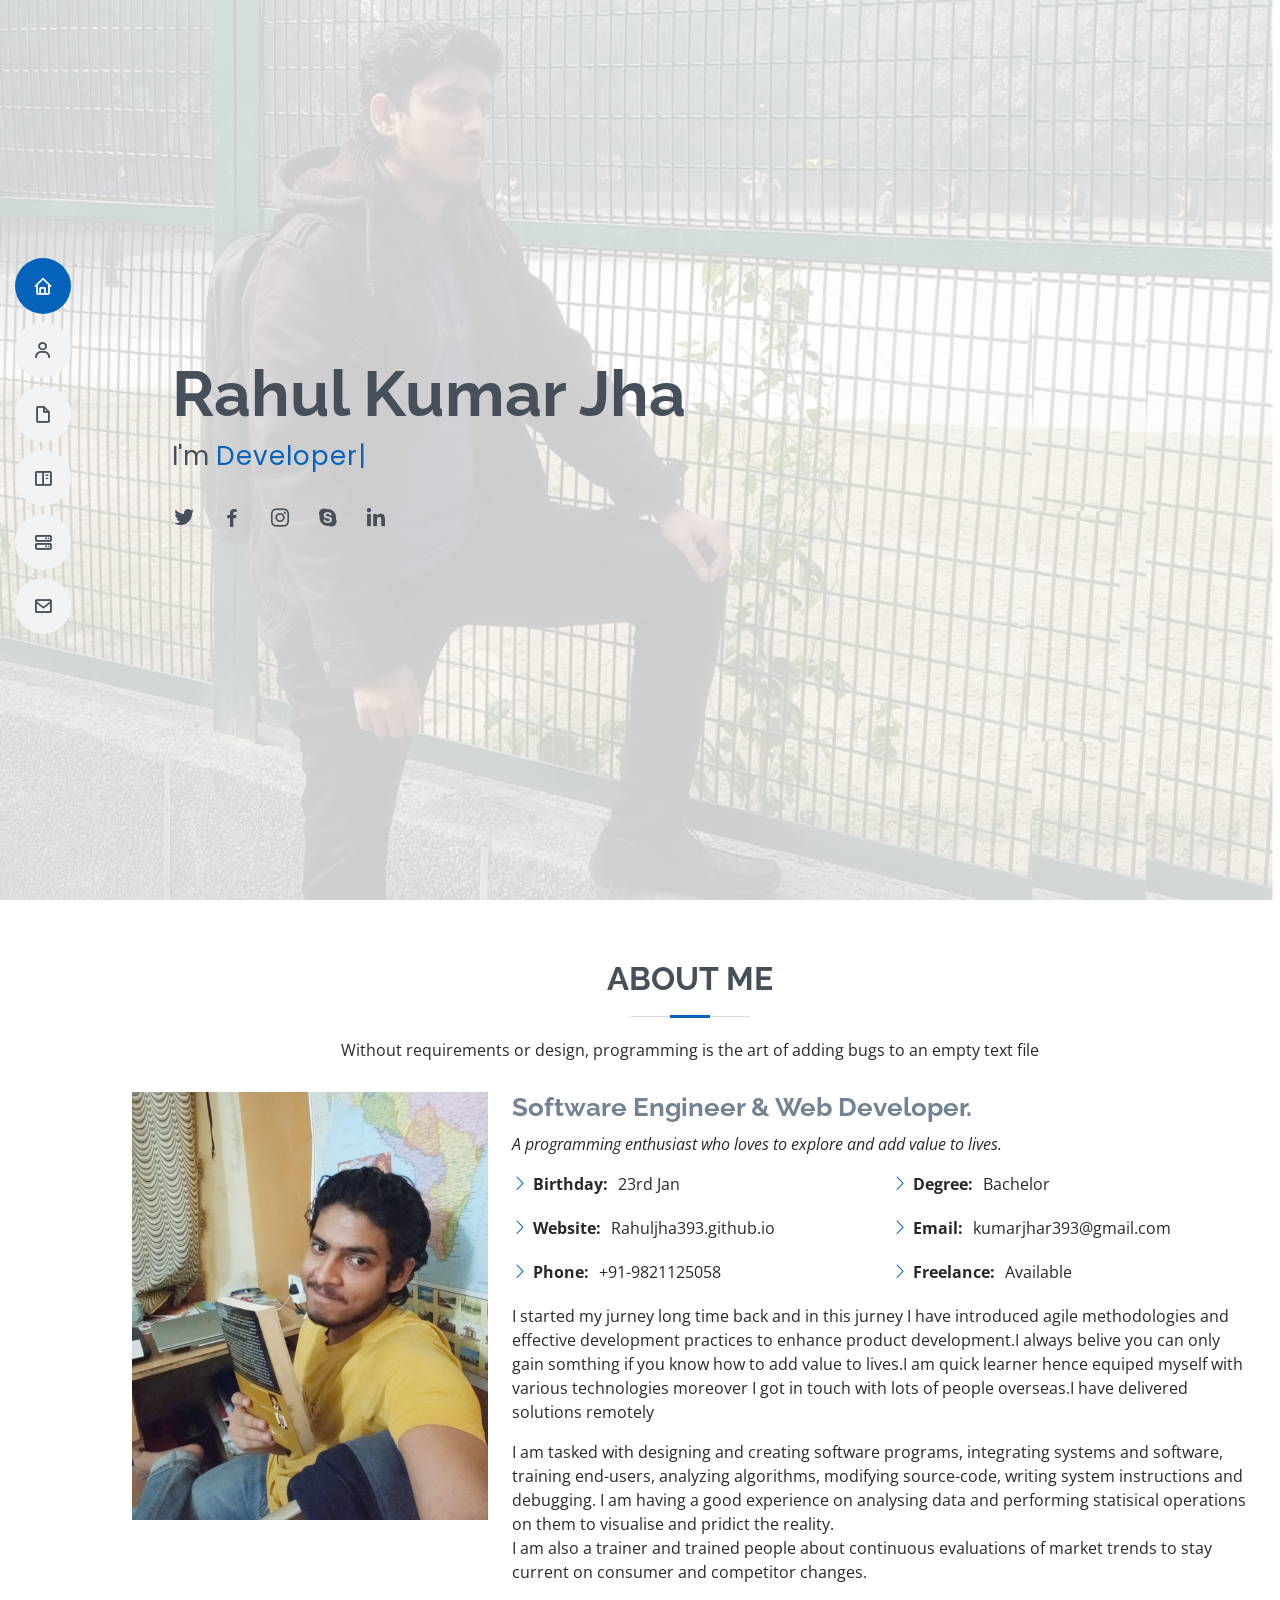
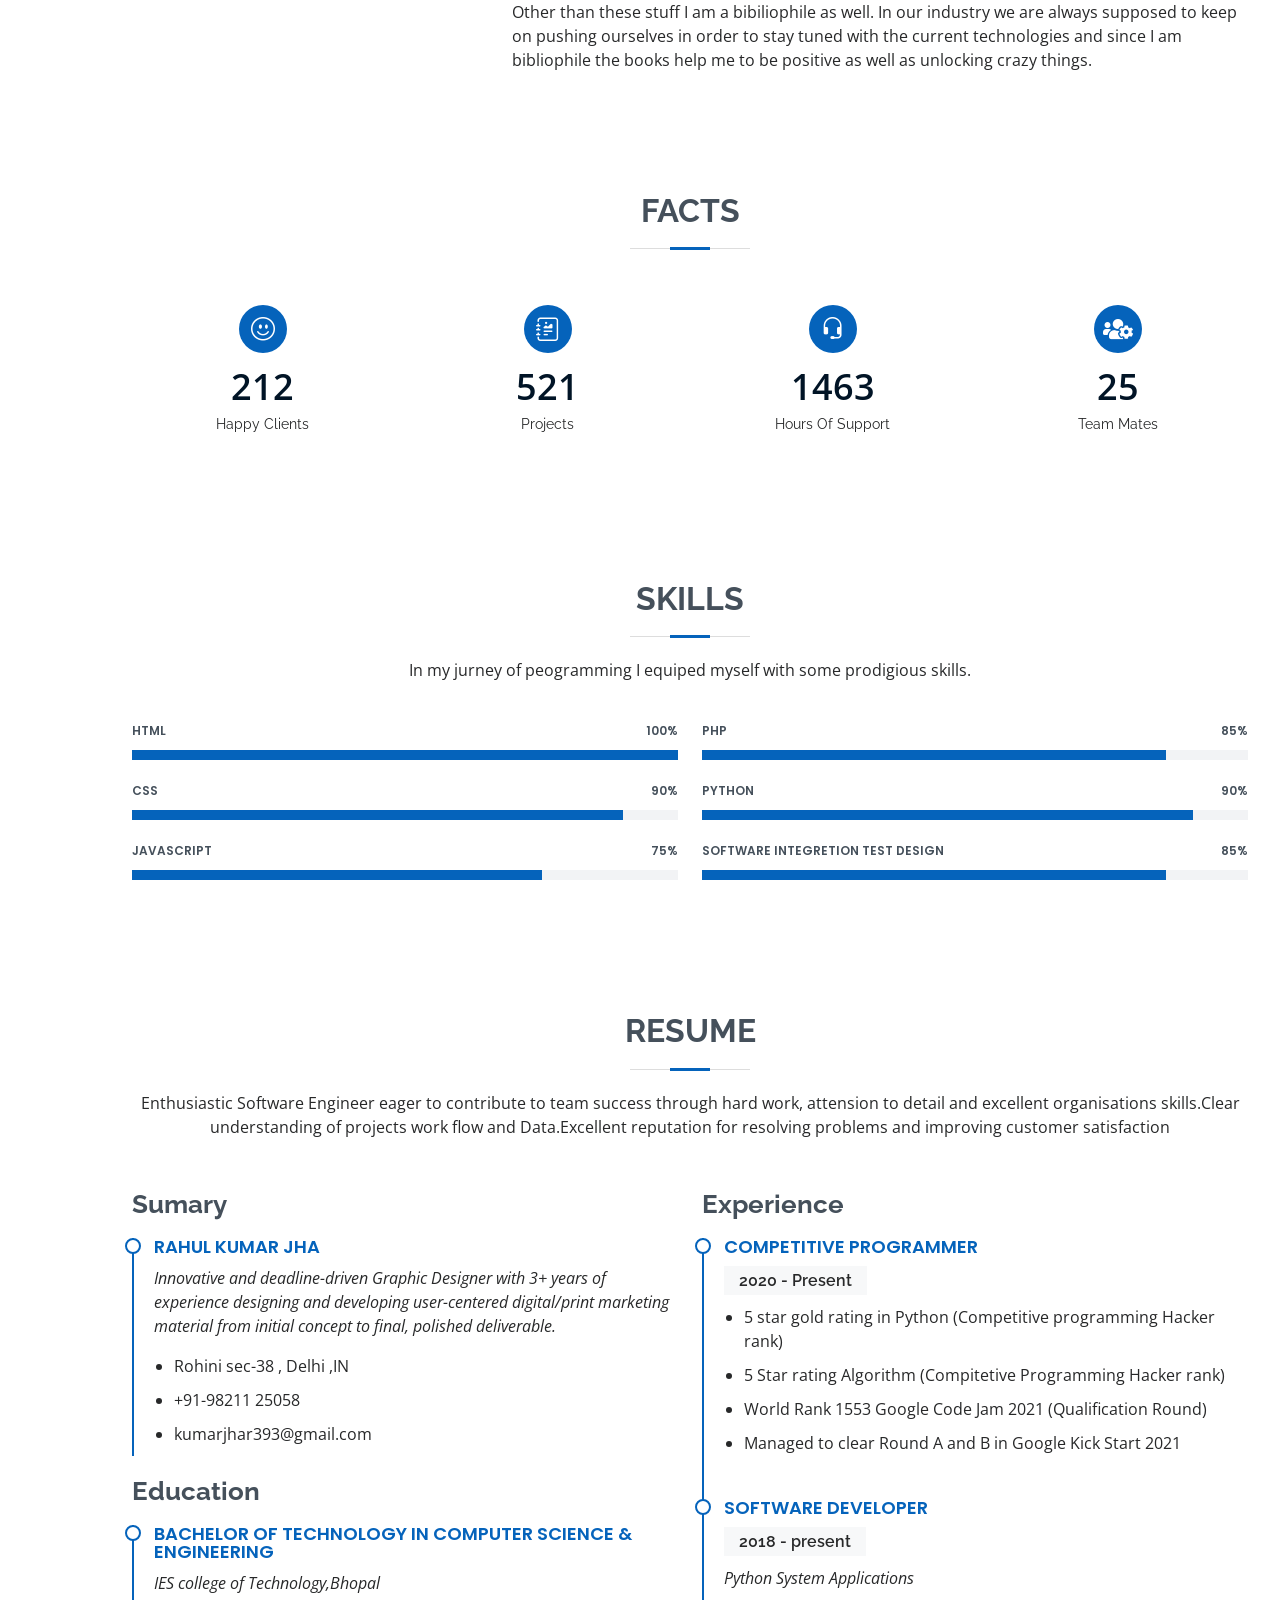
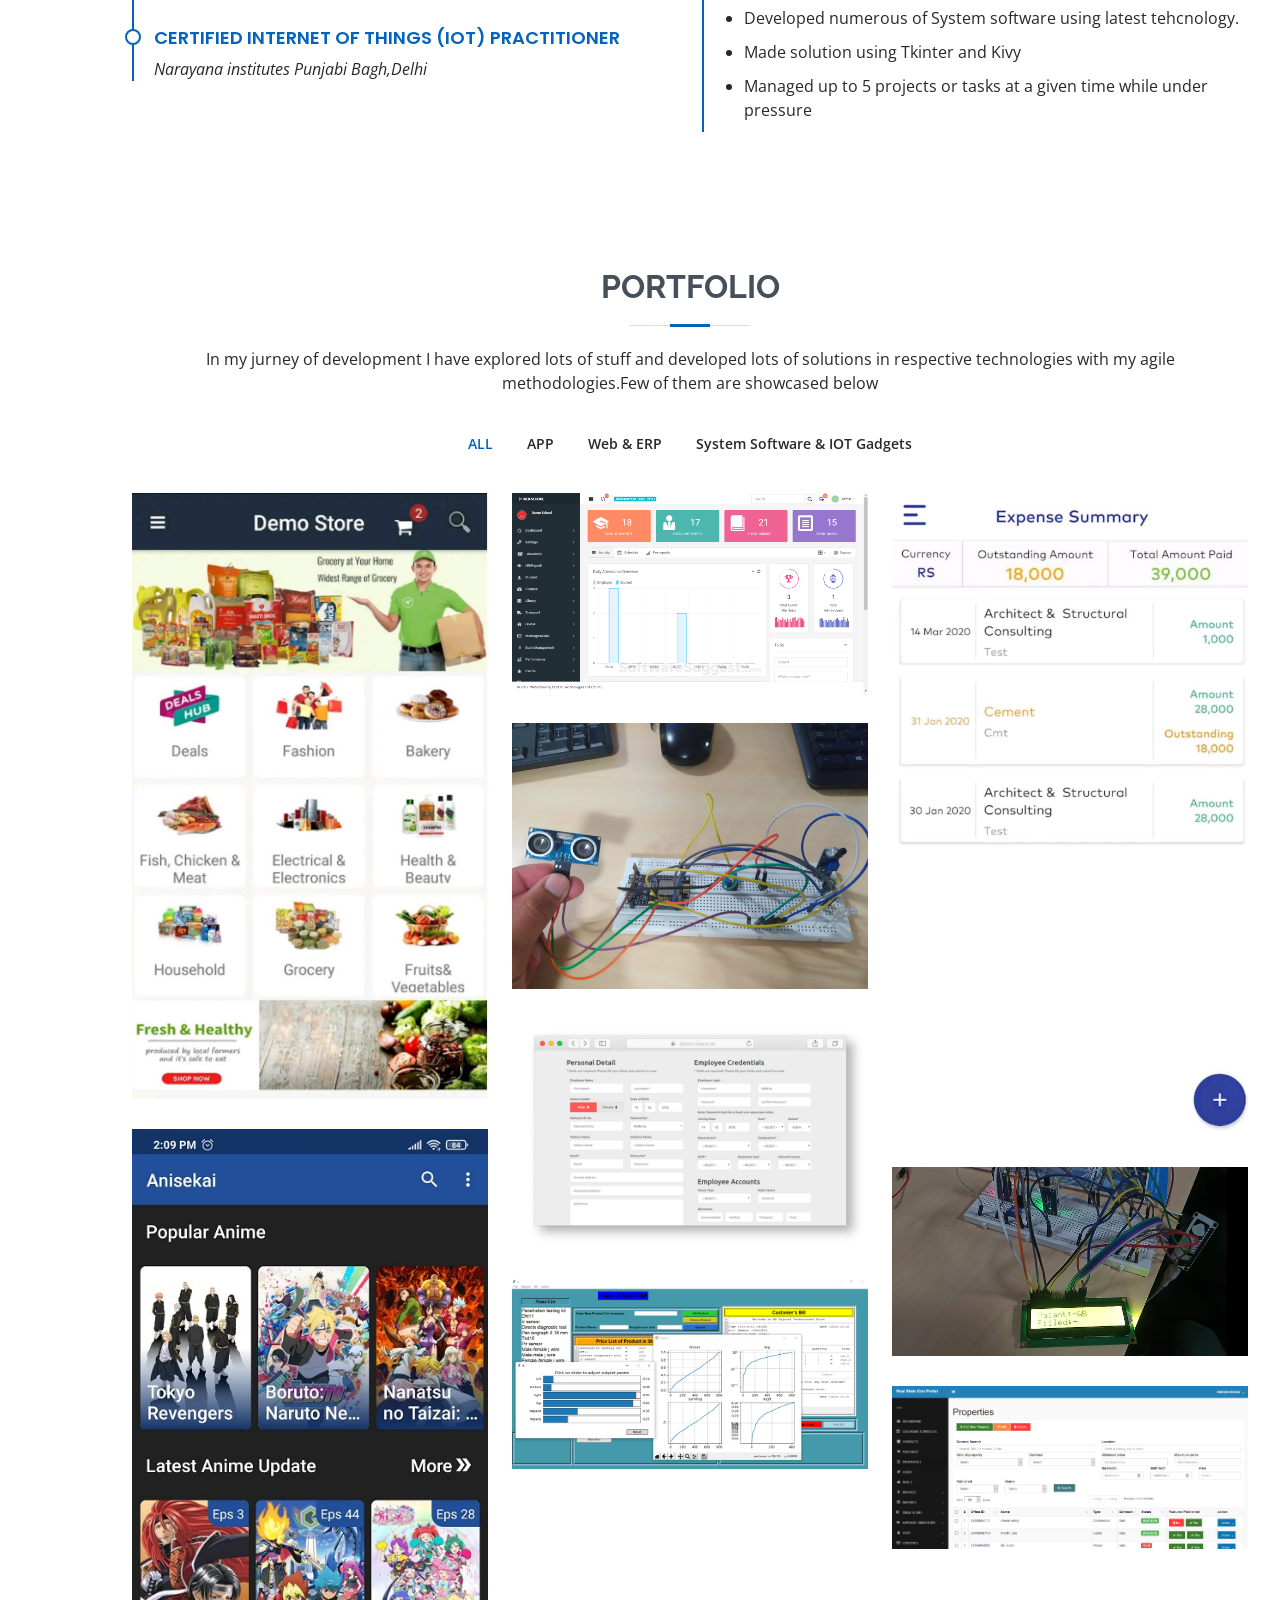
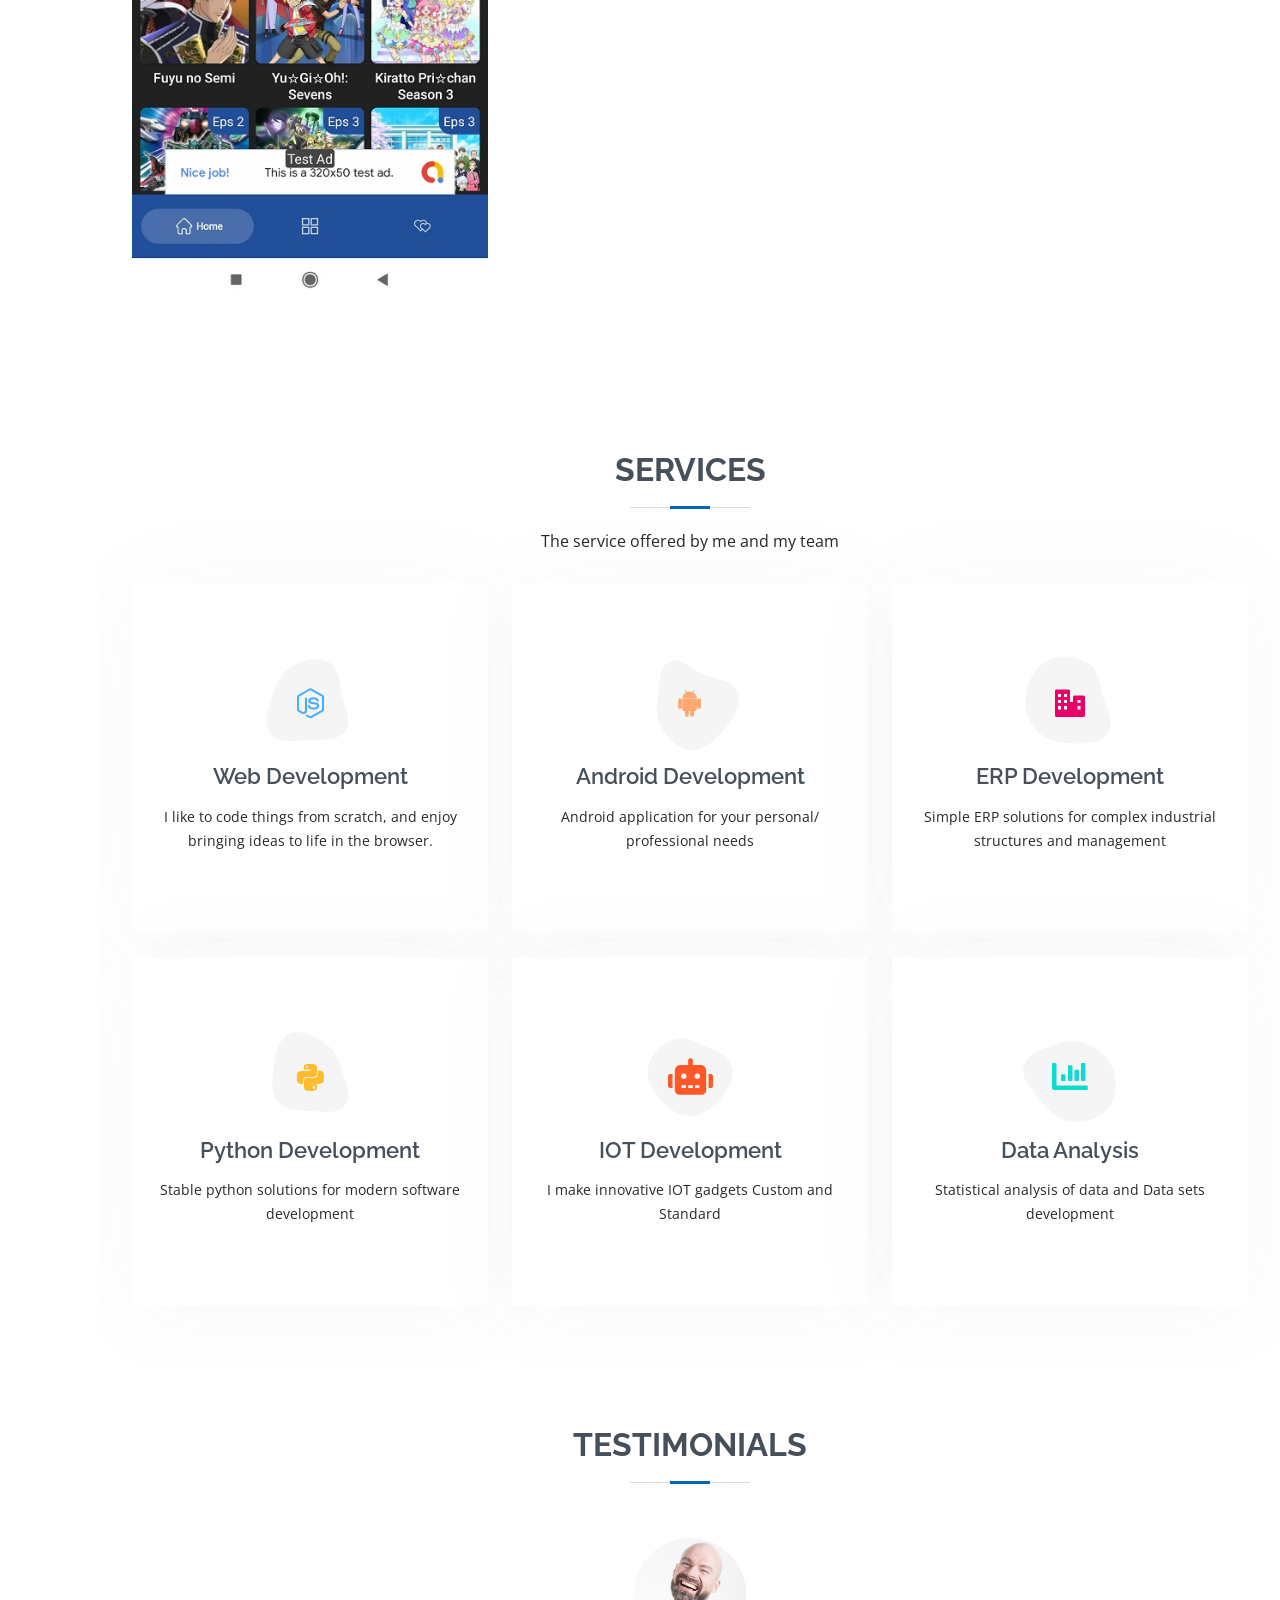
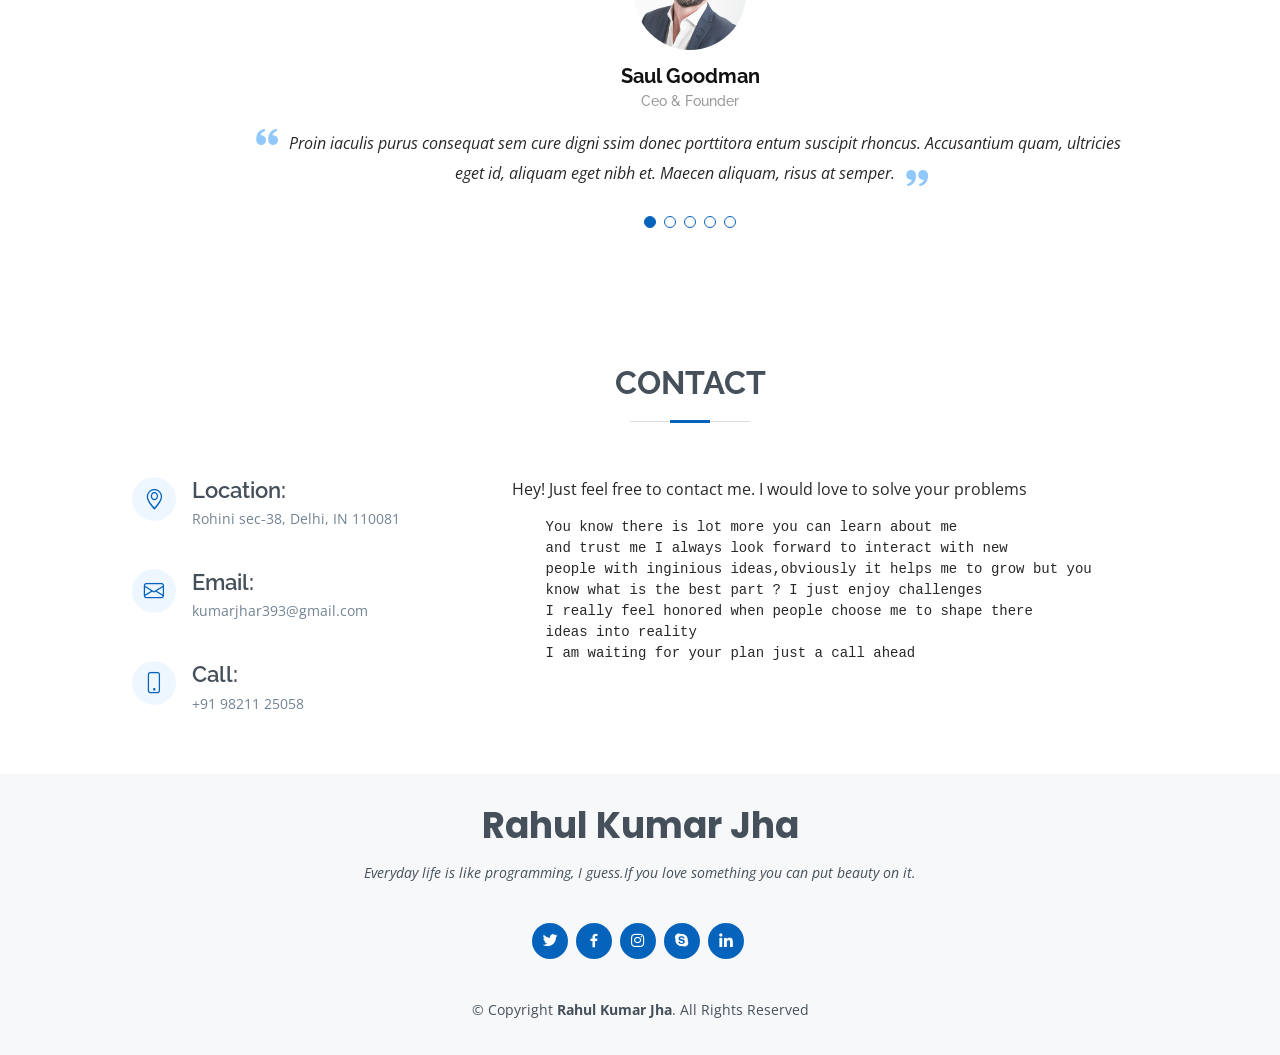
==== index.html @ 2d13466d "Update index.html Changed the name of the POS file to py file" ====
<!DOCTYPE html>
<html lang="en">

<head>
  <meta charset="utf-8">
  <meta content="width=device-width, initial-scale=1.0" name="viewport">

  <title>Rahul Kumar Jha</title>
  <meta content="" name="description">
  <meta content="" name="keywords">

  <!-- Favicons -->
  <link href="assets/img/favicon.png" rel="icon">
  <link href="assets/img/apple-touch-icon.png" rel="apple-touch-icon">
  <link rel="stylesheet" type="text/css" href="assets/css/rahul.css">

  <!-- Google Fonts -->
  <link href="https://fonts.googleapis.com/css?family=Open+Sans:300,300i,400,400i,600,600i,700,700i|Raleway:300,300i,400,400i,500,500i,600,600i,700,700i|Poppins:300,300i,400,400i,500,500i,600,600i,700,700i" rel="stylesheet">

  <!-- Vendor CSS Files -->
  <link href="assets/vendor/aos/aos.css" rel="stylesheet">
  <link href="assets/vendor/bootstrap/css/bootstrap.min.css" rel="stylesheet">
  <link href="assets/vendor/bootstrap-icons/bootstrap-icons.css" rel="stylesheet">
  <link href="assets/vendor/boxicons/css/boxicons.min.css" rel="stylesheet">
  <link href="assets/vendor/glightbox/css/glightbox.min.css" rel="stylesheet">
  <link href="assets/vendor/swiper/swiper-bundle.min.css" rel="stylesheet">

  <!-- Font Awesome CDN all min.css -->
  <link rel="stylesheet" href="https://cdnjs.cloudflare.com/ajax/libs/font-awesome/5.15.3/css/all.min.css" integrity="sha512-iBBXm8fW90+nuLcSKlbmrPcLa0OT92xO1BIsZ+ywDWZCvqsWgccV3gFoRBv0z+8dLJgyAHIhR35VZc2oM/gI1w==" crossorigin="anonymous" />

  <!--  Main CSS File -->
  <link href="assets/css/style.css" rel="stylesheet">

</head>

<body>

  <!-- ======= Mobile nav toggle button ======= -->
  <!--   <button type="button" class="mobile-nav-toggle d-xl-none"><i class="bi bi-list mobile-nav-toggle"></i></button> -->
  <i class="bi bi-list mobile-nav-toggle d-xl-none"></i>
  <!-- ======= Header ======= -->
  <header id="header" class="d-flex flex-column justify-content-center">

    <nav id="navbar" class="navbar nav-menu">
      <ul>
        <li><a href="#hero" class="nav-link scrollto active"><i class="bx bx-home"></i> <span>Home</span></a></li>
        <li><a href="#about" class="nav-link scrollto"><i class="bx bx-user"></i> <span>About</span></a></li>
        <li><a href="#resume" class="nav-link scrollto"><i class="bx bx-file-blank"></i> <span>Resume</span></a></li>
        <li><a href="#portfolio" class="nav-link scrollto"><i class="bx bx-book-content"></i> <span>Portfolio</span></a></li>
        <li><a href="#services" class="nav-link scrollto"><i class="bx bx-server"></i> <span>Services</span></a></li>
        <li><a href="#contact" class="nav-link scrollto"><i class="bx bx-envelope"></i> <span>Contact</span></a></li>
      </ul>
    </nav><!-- .nav-menu -->

  </header><!-- End Header -->

  <!-- ======= Hero Section ======= -->
  <section id="hero" class="d-flex flex-column justify-content-center">
    <div class="container" data-aos="zoom-in" data-aos-delay="100">
      <h1>Rahul Kumar Jha</h1>
      <p>I'm <span class="typed" data-typed-items="Developer,Competitive Programmer, Trainer"></span></p>
      <div class="social-links">
        <a href="#" class="twitter"><i class="bx bxl-twitter"></i></a>
        <a href="#" class="facebook"><i class="bx bxl-facebook"></i></a>
        <a href="#" class="instagram"><i class="bx bxl-instagram"></i></a>
        <a href="#" class="google-plus"><i class="bx bxl-skype"></i></a>
        <a href="#" class="linkedin"><i class="bx bxl-linkedin"></i></a>
      </div>
    </div>
  </section><!-- End Hero -->

  <main id="main">

    <!-- ======= About Section ======= -->
    <section id="about" class="about">
      <div class="container" data-aos="fade-up">

        <div class="section-title">
          <h2>About Me</h2>
          
          <!-- #issue fix mobile version
            <q class="ribbon-highlight">&nbsp;&nbsp;&nbsp;&nbsp;Without requirements or design, programming is the art of adding bugs to an empty text file</q> -->

          <p>Without requirements or design, programming is the art of adding bugs to an empty text file</p>
        </div>

        <div class="row">
          <div class="col-lg-4">
            <img src="assets/img/portfolio/p1.jpg" class="img-fluid" alt="">
          </div>
          <div class="col-lg-8 pt-4 pt-lg-0 content">
            <h3>Software Engineer &amp; Web Developer.</h3>
            <p class="fst-italic">
              A programming enthusiast who loves to explore and add value to lives.
            </p>
            <div class="row">
              <div class="col-lg-6">
                <ul>
                  <li><i class="bi bi-chevron-right"></i> <strong>Birthday:</strong> <span>23rd Jan</span></li>
                  <li><i class="bi bi-chevron-right"></i> <strong>Website:</strong> <span>Rahuljha393.github.io</span></li>
                  <li><i class="bi bi-chevron-right"></i> <strong>Phone:</strong> <span>+91-9821125058</span></li>
                </ul>
              </div>
              <div class="col-lg-6">
                <ul>
                  <li><i class="bi bi-chevron-right"></i> <strong>Degree:</strong> <span>Bachelor</span></li>
                  <li><i class="bi bi-chevron-right"></i> <strong>Email:</strong> <span>kumarjhar393@gmail.com</span></li>
                  <li><i class="bi bi-chevron-right"></i> <strong>Freelance:</strong> <span>Available</span></li>
                </ul>
              </div>
            </div>
             <p>I started my jurney long time back and in this jurney I have introduced agile methodologies and effective development practices to enhance product development.I always belive you can only gain somthing if you know how to add value to lives.I am quick learner hence equiped myself with various technologies moreover I got in touch with lots of people overseas.I have delivered solutions remotely 
             </p>
            <p>
              I am tasked with designing and creating software programs, integrating systems and software, training end-users, analyzing algorithms, modifying source-code, writing system instructions and debugging. I am having a good experience on analysing data and performing statisical operations on them to visualise and pridict the reality.<br>
              I am also a trainer and trained people about continuous evaluations of market trends to stay current on consumer and competitor changes.
            </p>
            <p>
              Other than these stuff I am a bibiliophile as well. In our industry we are always supposed to keep on pushing ourselves in order to stay tuned with the current technologies and since I am bibliophile the books help me to be positive as well as unlocking crazy things.
            </p>
          </div>
        </div>

      </div>
    </section><!-- End About Section -->

    <!-- ======= Facts Section ======= -->
    <section id="facts" class="facts">
      <div class="container" data-aos="fade-up">

        <div class="section-title">
          <h2>Facts</h2>
          <!-- <p>Magnam dolores commodi suscipit. Necessitatibus eius consequatur ex aliquid fuga eum quidem. Sit sint consectetur velit. Quisquam quos quisquam cupiditate. Et nemo qui impedit suscipit alias ea. Quia fugiat sit in iste officiis commodi quidem hic quas.</p> -->
        </div>

        <div class="row">

          <div class="col-lg-3 col-md-6">
            <div class="count-box">
              <i class="bi bi-emoji-smile"></i>
              <span data-purecounter-start="0" data-purecounter-end="232" data-purecounter-duration="1" class="purecounter"></span>
              <p>Happy Clients</p>
            </div>
          </div>

          <div class="col-lg-3 col-md-6 mt-5 mt-md-0">
            <div class="count-box">
              <i class="bi bi-journal-richtext"></i>
              <span data-purecounter-start="0" data-purecounter-end="521" data-purecounter-duration="1" class="purecounter"></span>
              <p>Projects</p>
            </div>
          </div>

          <div class="col-lg-3 col-md-6 mt-5 mt-lg-0">
            <div class="count-box">
              <i class="bi bi-headset"></i>
              <span data-purecounter-start="0" data-purecounter-end="1463" data-purecounter-duration="1" class="purecounter"></span>
              <p>Hours Of Support</p>
            </div>
          </div>

          <div class="col-lg-3 col-md-6 mt-5 mt-lg-0">
            <div class="count-box">
              <!-- <i class="bi bi-award"></i> -->
              <i class="fas fa-users-cog"></i>
              <span data-purecounter-start="0" data-purecounter-end="25" data-purecounter-duration="1" class="purecounter"></span>
              <p>Team Mates</p>
            </div>
          </div>

        </div>

      </div>
    </section><!-- End Facts Section -->

    <!-- ======= Skills Section ======= -->
    <section id="skills" class="skills section-bg">
      <div class="container" data-aos="fade-up">

        <div class="section-title">
          <h2>Skills</h2>
          <p>In my jurney of peogramming I equiped myself with some prodigious skills.</p>
        </div>

        <div class="row skills-content">

          <div class="col-lg-6">

            <div class="progress">
              <span class="skill">HTML <i class="val">100%</i></span>
              <div class="progress-bar-wrap">
                <div class="progress-bar" role="progressbar" aria-valuenow="100" aria-valuemin="0" aria-valuemax="100"></div>
              </div>
            </div>

            <div class="progress">
              <span class="skill">CSS <i class="val">90%</i></span>
              <div class="progress-bar-wrap">
                <div class="progress-bar" role="progressbar" aria-valuenow="90" aria-valuemin="0" aria-valuemax="100"></div>
              </div>
            </div>

            <div class="progress">
              <span class="skill">JavaScript <i class="val">75%</i></span>
              <div class="progress-bar-wrap">
                <div class="progress-bar" role="progressbar" aria-valuenow="75" aria-valuemin="0" aria-valuemax="100"></div>
              </div>
            </div>

          </div>

          <div class="col-lg-6">

            <div class="progress">
              <span class="skill">PHP <i class="val">85%</i></span>
              <div class="progress-bar-wrap">
                <div class="progress-bar" role="progressbar" aria-valuenow="85" aria-valuemin="0" aria-valuemax="100"></div>
              </div>
            </div>

            <div class="progress">
              <span class="skill">Python <i class="val">90%</i></span>
              <div class="progress-bar-wrap">
                <div class="progress-bar" role="progressbar" aria-valuenow="90" aria-valuemin="0" aria-valuemax="100"></div>
              </div>
            </div>

            <div class="progress">
              <span class="skill">Software integretion test Design<i class="val">85%</i></span>
              <div class="progress-bar-wrap">
                <div class="progress-bar" role="progressbar" aria-valuenow="85" aria-valuemin="0" aria-valuemax="100"></div>
              </div>
            </div>

          </div>

        </div>

      </div>
    </section><!-- End Skills Section -->

    <!-- ======= Resume Section ======= -->
    <section id="resume" class="resume">
      <div class="container" data-aos="fade-up">

        <div class="section-title">
          <h2>Resume</h2>
          <p>Enthusiastic Software Engineer eager to contribute to team success through hard work, attension to detail and excellent organisations skills.Clear understanding of projects work flow and Data.Excellent reputation for resolving problems and improving customer satisfaction</p>
        </div>

        <div class="row">
          <div class="col-lg-6">
            <h3 class="resume-title">Sumary</h3>
            <div class="resume-item pb-0">
              <h4>Rahul Kumar Jha</h4>
              <p><em>Innovative and deadline-driven Graphic Designer with 3+ years of experience designing and developing user-centered digital/print marketing material from initial concept to final, polished deliverable.</em></p>
              <ul>
                <li>Rohini sec-38 , Delhi ,IN</li>
                <li>+91-98211 25058</li>
                <li>kumarjhar393@gmail.com</li>
              </ul>
            </div>

            <h3 class="resume-title">Education</h3>
            <div class="resume-item">
              <h4>Bachelor of Technology in Computer Science &amp; Engineering</h4>
              <!-- <h5>2015 - 2016</h5> -->
              <p><em>IES college of Technology,Bhopal</em></p>
              <!-- <p>Qui deserunt veniam. Et sed aliquam labore tempore sed quisquam iusto autem sit. Ea vero voluptatum qui ut dignissimos deleniti nerada porti sand markend</p> -->
            </div>
            <div class="resume-item">
              <h4>Certified Internet of Things (IoT) Practitioner</h4>
              <!--  <h5>2010 - 2014</h5> -->
              <p><em>Narayana institutes Punjabi Bagh,Delhi</em></p>
              <p><!-- Quia nobis sequi est occaecati aut. Repudiandae et iusto quae reiciendis et quis Eius vel ratione eius unde vitae rerum voluptates asperiores voluptatem Earum molestiae consequatur neque etlon sader mart dila --></p>
            </div>
          </div>
          <div class="col-lg-6">
            <h3 class="resume-title">Experience</h3>
            <div class="resume-item">
              <h4>Competitive Programmer</h4>
              <h5>2020 - Present</h5>
              <!-- <p><em>Experion, New York, NY </em></p> -->
              <ul>
                <li>5 star gold rating in Python (Competitive programming Hacker rank)</li>
                <li>5 Star rating Algorithm (Compitetive Programming Hacker rank) </li>
                <li>World Rank 1553 Google Code Jam 2021 (Qualification Round)</li>
                <li>Managed to clear Round A and B in Google Kick Start 2021</li>
              </ul>
            </div>
            <div class="resume-item">
              <h4>Software Developer</h4>
              <h5>2018 - present</h5>
              <p><em>Python System Applications</em></p>
              <ul>
                <li>Developed numerous of System software using latest tehcnology.</li>
                <li>Made solution using Tkinter and Kivy</li>
                <li>Managed up to 5 projects or tasks at a given time while under pressure</li>

              </ul>
            </div>
          </div>
        </div>

      </div>
    </section><!-- End Resume Section -->

    <!-- ======= Portfolio Section ======= -->
    <section id="portfolio" class="portfolio section-bg">
      <div class="container" data-aos="fade-up">

        <div class="section-title">
          <h2>Portfolio</h2>
          <p>In my jurney of development I have explored lots of stuff and developed lots of solutions in respective technologies with my agile methodologies.Few of them are showcased below</p>
        </div>

        <div class="row">
          <div class="col-lg-12 d-flex justify-content-center" data-aos="fade-up" data-aos-delay="100">
            <ul id="portfolio-flters">
              <li data-filter="*" class="filter-active">All</li>
              <li data-filter=".filter-app">App</li>
              <li data-filter=".filter-web" style="text-transform: none;">Web & ERP</li>
              <li data-filter=".filter-card" style="text-transform: none;" >System Software & IOT Gadgets</li>
            </ul>
          </div>
        </div>

        <div class="row portfolio-container" data-aos="fade-up" data-aos-delay="200">

          <div class="col-lg-4 col-md-6 portfolio-item filter-app">
            <div class="portfolio-wrap">
              <img src="assets/img/portfolio/a1.jpg" class="img-fluid" alt="">
              <div class="portfolio-info">
                <h4>E-commerce</h4>
                <p>Application</p>
                <div class="portfolio-links">
                  <a href="assets/img/portfolio/a1.jpg" data-gallery="portfolioGallery" class="portfolio-lightbox" title="E-commerce"><i class="bx bx-plus"></i></a>
                  <!-- <a href="portfolio-details.html" class="portfolio-details-lightbox" data-glightbox="type: external" title="Portfolio Details"><i class="bx bx-link"></i></a> -->
                </div>
              </div>
            </div>
          </div>

          <div class="col-lg-4 col-md-6 portfolio-item filter-web">
            <div class="portfolio-wrap">
              <img src="assets/img/portfolio/w1.jpg" class="img-fluid" alt="">
              <div class="portfolio-info">
                <h4>School ERP</h4>
                <p>Enterprise Resource Planning Software</p>
                <div class="portfolio-links">
                  <a href="assets/img/portfolio/w1.jpg" data-gallery="portfolioGallery" class="portfolio-lightbox" title="School ERP"><i class="bx bx-plus"></i></a>
                  <!-- <a href="portfolio-details.html" class="portfolio-details-lightbox" data-glightbox="type: external" title="Portfolio Details"><i class="bx bx-link"></i></a> -->
                </div>
              </div>
            </div>
          </div>

          <div class="col-lg-4 col-md-6 portfolio-item filter-app">
            <div class="portfolio-wrap">
              <img src="assets/img/portfolio/a3.jpg" class="img-fluid" alt="">
              <div class="portfolio-info">
                <h4>Finance Statistics</h4>
                <p>Android Application</p>
                <div class="portfolio-links">
                  <a href="assets/img/portfolio/a3.jpg" data-gallery="portfolioGallery" class="portfolio-lightbox" title="Finance Statistics"><i class="bx bx-plus"></i></a>
                  <!--  <a href="portfolio-details.html" class="portfolio-details-lightbox" data-glightbox="type: external" title="Portfolio Details"><i class="bx bx-link"></i></a> -->
                </div>
              </div>
            </div>
          </div>

          <div class="col-lg-4 col-md-6 portfolio-item filter-card">
            <div class="portfolio-wrap">
              <img src="assets/img/portfolio/i1.jpg" class="img-fluid" alt="">
              <div class="portfolio-info">
               <h4>Smart Desk (with Adafruit & operated with google assistant)</h4>
               <p>IOT</p>

               <div class="portfolio-links">
                <a href="assets/img/portfolio/i1.jpg" data-gallery="portfolioGallery" class="portfolio-lightbox" title="Smart Desk (with Adafruit & operated with google assistant)"><i class="bx bx-plus"></i></a>
                <!-- <a href="portfolio-details.html" class="portfolio-details-lightbox" data-glightbox="type: external" title="Portfolio Details"><i class="bx bx-link"></i></a> -->
              </div>
            </div>
          </div>
        </div>

        <div class="col-lg-4 col-md-6 portfolio-item filter-web">
          <div class="portfolio-wrap">
            <img src="assets/img/portfolio/hrms.jpg" class="img-fluid" alt="">
            <div class="portfolio-info">
              <h4>HRMS </h4>
              <p>Human resource managemnt software</p>
              <div class="portfolio-links">
                <a href="assets/img/portfolio/hrms.jpg" data-gallery="portfolioGallery" class="portfolio-lightbox" title="HRMS ERP"><i class="bx bx-plus"></i></a>
                <!-- <a href="portfolio-details.html" class="portfolio-details-lightbox" data-glightbox="type: external" title="Portfolio Details"><i class="bx bx-link"></i></a> -->
              </div>
            </div>
          </div>
        </div>

        <div class="col-lg-4 col-md-6 portfolio-item filter-app">
          <div class="portfolio-wrap">
            <img src="assets/img/portfolio/a4.jpg" class="img-fluid" alt="">
            <div class="portfolio-info">
              <h4>Application for streaming Anime, Movies and Series</h4>
              <p>Aplication</p>
              <div class="portfolio-links">
                <a href="assets/img/portfolio/a4.jpg" data-gallery="portfolioGallery" class="portfolio-lightbox" title="App 3"><i class="bx bx-plus"></i></a>
                <!--<a href="portfolio-details.html" class="portfolio-details-lightbox" data-glightbox="type: external" title="Portfolio Details"><i class="bx bx-link"></i></a> -->
              </div>
            </div>
          </div>
        </div>

        <div class="col-lg-4 col-md-6 portfolio-item filter-card">
          <div class="portfolio-wrap">
            <img src="assets/img/portfolio/i2.jpg" class="img-fluid" alt="">
            <div class="portfolio-info">
              <h4>Smart Parking System (with IFTTT and Blynk app)</h4>
              <p>Card</p>
              <div class="portfolio-links">
                <a href="assets/img/portfolio/i2.jpg" data-gallery="portfolioGallery" class="portfolio-lightbox" title="Smart Parking System (with IFTTT and Blynk app)"><i class="bx bx-plus"></i></a>
                <!--  <a href="portfolio-details.html" class="portfolio-details-lightbox" data-glightbox="type: external" title="Portfolio Details"><i class="bx bx-link"></i></a> -->
              </div>
            </div>
          </div>
        </div>

        <div class="col-lg-4 col-md-6 portfolio-item filter-card">
          <div class="portfolio-wrap">
            <img src="assets/img/portfolio/py.jpg" class="img-fluid" alt="">
            <div class="portfolio-info">
              <h4>Point of Sale (With data analytics & Visual analysis)</h4>
              <p>Python Software</p>
              <div class="portfolio-links">
                <a href="assets/img/portfolio/py.jpg" data-gallery="portfolioGallery" class="portfolio-lightbox" title="Point of Sale (With data analytics & Visual analysis)"><i class="bx bx-plus"></i></a>
                <!--  <a href="portfolio-details.html" class="portfolio-details-lightbox" data-glightbox="type: external" title="Portfolio Details"><i class="bx bx-link"></i></a> -->
              </div>
            </div>
          </div>
        </div>

        <div class="col-lg-4 col-md-6 portfolio-item filter-web">
          <div class="portfolio-wrap">
            <img src="assets/img/portfolio/erp2.jpg" class="img-fluid" alt="">
            <div class="portfolio-info">
              <h4>Real Estate CRM</h4>
              <p>Customer relationship management</p>
              <div class="portfolio-links">
                <a href="assets/img/portfolio/erp2.jpg" data-gallery="portfolioGallery" class="portfolio-lightbox" title="Real Estate CRM"><i class="bx bx-plus"></i></a>
                <!--<a href="portfolio-details.html" class="portfolio-details-lightbox" data-glightbox="type: external" title="Portfolio Details"><i class="bx bx-link"></i></a> -->
              </div>
            </div>
          </div>
        </div>

      </div>

    </div>
  </section><!-- End Portfolio Section -->

  <!-- ======= Services Section ======= -->
  <section id="services" class="services">
    <div class="container" data-aos="fade-up">

      <div class="section-title">
        <h2>Services</h2>
        <p>The service offered by me and my team</p>
      </div>

      <div class="row">

        <div class="col-lg-4 col-md-6 d-flex align-items-stretch" data-aos="zoom-in" data-aos-delay="100">
          <div class="icon-box iconbox-blue">
            <div class="icon">
              <svg width="100" height="100" viewBox="0 0 600 600" xmlns="http://www.w3.org/2000/svg">
                <path stroke="none" stroke-width="0" fill="#f5f5f5" d="M300,521.0016835830174C376.1290562159157,517.8887921683347,466.0731472004068,529.7835943286574,510.70327084640275,468.03025145048787C554.3714126377745,407.6079735673963,508.03601936045806,328.9844924480964,491.2728898941984,256.3432110539036C474.5976632858925,184.082847569629,479.9380746630129,96.60480741107993,416.23090153303,58.64404602377083C348.86323505073057,18.502131276798302,261.93793281208167,40.57373210992963,193.5410806939664,78.93577620505333C130.42746243093433,114.334589627462,98.30271207620316,179.96522072025542,76.75703585869454,249.04625023123273C51.97151888228291,328.5150500222984,13.704378332031375,421.85034740162234,66.52175969318436,486.19268352777647C119.04800174914682,550.1803526380478,217.28368757567262,524.383925680826,300,521.0016835830174"></path>
              </svg>
              <i class="bx bxl-nodejs"></i>
            </div>
            <h4><a href="">Web Development</a></h4>
            <p>I like to code things from scratch, and enjoy bringing ideas to life in the browser.</p>
          </div>
        </div>

        <div class="col-lg-4 col-md-6 d-flex align-items-stretch mt-4 mt-md-0" data-aos="zoom-in" data-aos-delay="200">
          <div class="icon-box iconbox-orange ">
            <div class="icon">
              <svg width="100" height="100" viewBox="0 0 600 600" xmlns="http://www.w3.org/2000/svg">
                <path stroke="none" stroke-width="0" fill="#f5f5f5" d="M300,582.0697525312426C382.5290701553225,586.8405444964366,449.9789794690241,525.3245884688669,502.5850820975895,461.55621195738473C556.606425686781,396.0723002908107,615.8543463187945,314.28637112970534,586.6730223649479,234.56875336149918C558.9533121215079,158.8439757836574,454.9685369536778,164.00468322053177,381.49747125262974,130.76875717737553C312.15926192815925,99.40240125094834,248.97055460311594,18.661163978235184,179.8680185752513,50.54337015887873C110.5421016452524,82.52863877960104,119.82277516462835,180.83849132639028,109.12597500060166,256.43424936330496C100.08760227029461,320.3096726198365,92.17705696193138,384.0621239912766,124.79988738764834,439.7174275375508C164.83382741302287,508.01625554203684,220.96474134820875,577.5009287672846,300,582.0697525312426"></path>
              </svg>
              <i class="bx bxl-android"></i>
            </div>
            <h4><a href="">Android Development</a></h4>
            <p>Android application for your personal/ professional needs</p>
          </div>
        </div>

        <div class="col-lg-4 col-md-6 d-flex align-items-stretch mt-4 mt-lg-0" data-aos="zoom-in" data-aos-delay="300">
          <div class="icon-box iconbox-pink">
            <div class="icon">
              <svg width="100" height="100" viewBox="0 0 600 600" xmlns="http://www.w3.org/2000/svg">
                <path stroke="none" stroke-width="0" fill="#f5f5f5" d="M300,541.5067337569781C382.14930387511276,545.0595476570109,479.8736841581634,548.3450877840088,526.4010558755058,480.5488172755941C571.5218469581645,414.80211281144784,517.5187510058486,332.0715597781072,496.52539010469104,255.14436215662573C477.37192572678356,184.95920475031193,473.57363656557914,105.61284051026155,413.0603344069578,65.22779650032875C343.27470386102294,18.654635553484475,251.2091493199835,5.337323636656869,175.0934190732945,40.62881213300186C97.87086631185822,76.43348514350839,51.98124368387456,156.15599469081315,36.44837278890362,239.84606092416172C21.716077023791087,319.22268207091537,43.775223500013084,401.1760424656574,96.891909868211,461.97329694683043C147.22146801428983,519.5804099606455,223.5754009179313,538.201503339737,300,541.5067337569781"></path>
              </svg>
              <i class="bx bxs-business"></i>
            </div>
            <h4><a href="">ERP Development</a></h4>
            <p>Simple ERP solutions for complex industrial structures and management</p>
          </div>
        </div>

        <div class="col-lg-4 col-md-6 d-flex align-items-stretch mt-4" data-aos="zoom-in" data-aos-delay="100">
          <div class="icon-box iconbox-yellow">
            <div class="icon">
              <svg width="100" height="100" viewBox="0 0 600 600" xmlns="http://www.w3.org/2000/svg">
                <path stroke="none" stroke-width="0" fill="#f5f5f5" d="M300,503.46388370962813C374.79870501325706,506.71871716319447,464.8034551963731,527.1746412648533,510.4981551193396,467.86667711651364C555.9287308511215,408.9015244558933,512.6030010748507,327.5744911775523,490.211057578863,256.5855673507754C471.097692560561,195.9906835881958,447.69079081568157,138.11976852964426,395.19560036434837,102.3242989838813C329.3053358748298,57.3949838291264,248.02791733380457,8.279543830951368,175.87071277845988,42.242879143198664C103.41431057327972,76.34704239035025,93.79494320519305,170.9812938413882,81.28167332365135,250.07896920659033C70.17666984294237,320.27484674793965,64.84698225790005,396.69656628748305,111.28512138212992,450.4950937839243C156.20124167950087,502.5303643271138,231.32542653798444,500.4755392045468,300,503.46388370962813"></path>
              </svg>
              <i class="bx bxl-python"></i>
            </div>
            <h4><a href="">Python Development</a></h4>
            <p>Stable python solutions for modern software development</p>
          </div>
        </div>

        <div class="col-lg-4 col-md-6 d-flex align-items-stretch mt-4" data-aos="zoom-in" data-aos-delay="200">
          <div class="icon-box iconbox-red">
            <div class="icon">
              <svg width="100" height="100" viewBox="0 0 600 600" xmlns="http://www.w3.org/2000/svg">
                <path stroke="none" stroke-width="0" fill="#f5f5f5" d="M300,532.3542879108572C369.38199826031484,532.3153073249985,429.10787420159085,491.63046689027357,474.5244479745417,439.17860296908856C522.8885846962883,383.3225815378663,569.1668002868075,314.3205725914397,550.7432151929288,242.7694973846089C532.6665558377875,172.5657663291529,456.2379748765914,142.6223662098291,390.3689995646985,112.34683881706744C326.66090330228417,83.06452184765237,258.84405631176094,53.51806209861945,193.32584062364296,78.48882559362697C121.61183558270385,105.82097193414197,62.805066853699245,167.19869350419734,48.57481801355237,242.6138429142374C34.843463184063346,315.3850353017275,76.69343916112496,383.4422959591041,125.22947124332185,439.3748458443577C170.7312796277747,491.8107796887764,230.57421082200815,532.3932930995766,300,532.3542879108572"></path>
              </svg>
              <i class="fas fa-robot"></i>
            </div>
            <h4><a href="">IOT Development</a></h4>
            <p>I make innovative IOT gadgets Custom and Standard</p>
          </div>
        </div>

        <div class="col-lg-4 col-md-6 d-flex align-items-stretch mt-4" data-aos="zoom-in" data-aos-delay="300">
          <div class="icon-box iconbox-teal">
            <div class="icon">
              <svg width="100" height="100" viewBox="0 0 600 600" xmlns="http://www.w3.org/2000/svg">
                <path stroke="none" stroke-width="0" fill="#f5f5f5" d="M300,566.797414625762C385.7384707136149,576.1784315230908,478.7894351017131,552.8928747891023,531.9192734346935,484.94944893311C584.6109503024035,417.5663521118492,582.489472248146,322.67544863468447,553.9536738515405,242.03673114598146C529.1557734026468,171.96086150256528,465.24506316201064,127.66468636344209,395.9583748389544,100.7403814666027C334.2173773831606,76.7482773500951,269.4350130405921,84.62216499799875,207.1952322260088,107.2889140133804C132.92018162631612,134.33871894543012,41.79353780512637,160.00259165414826,22.644507872594943,236.69541883565114C3.319112789854554,314.0945973066697,72.72355303640163,379.243833228382,124.04198916343866,440.3218312028393C172.9286146004772,498.5055451809895,224.45579914871206,558.5317968840102,300,566.797414625762"></path>
              </svg>
              <i class="fas fa-chart-bar"></i>
            </div>
            <h4><a href="">Data Analysis</a></h4>
            <p>Statistical analysis of data and Data sets development</p>
          </div>
        </div>

      </div>

    </div>
  </section><!-- End Services Section -->

  <!-- ======= Testimonials Section ======= -->
  <section id="testimonials" class="testimonials section-bg">
    <div class="container" data-aos="fade-up">

      <div class="section-title">
        <h2>Testimonials</h2>
      </div>

      <div class="testimonials-slider swiper-container" data-aos="fade-up" data-aos-delay="100">
        <div class="swiper-wrapper">

          <div class="swiper-slide">
            <div class="testimonial-item">
              <img src="assets/img/testimonials/testimonials-1.jpg" class="testimonial-img" alt="">
              <h3>Saul Goodman</h3>
              <h4>Ceo &amp; Founder</h4>
              <p>
                <i class="bx bxs-quote-alt-left quote-icon-left"></i>
                Proin iaculis purus consequat sem cure digni ssim donec porttitora entum suscipit rhoncus. Accusantium quam, ultricies eget id, aliquam eget nibh et. Maecen aliquam, risus at semper.
                <i class="bx bxs-quote-alt-right quote-icon-right"></i>
              </p>
            </div>
          </div><!-- End testimonial item -->

          <div class="swiper-slide">
            <div class="testimonial-item">
              <img src="assets/img/testimonials/testimonials-2.jpg" class="testimonial-img" alt="">
              <h3>Sara Wilsson</h3>
              <h4>Designer</h4>
              <p>
                <i class="bx bxs-quote-alt-left quote-icon-left"></i>
                Export tempor illum tamen malis malis eram quae irure esse labore quem cillum quid cillum eram malis quorum velit fore eram velit sunt aliqua noster fugiat irure amet legam anim culpa.
                <i class="bx bxs-quote-alt-right quote-icon-right"></i>
              </p>
            </div>
          </div><!-- End testimonial item -->

          <div class="swiper-slide">
            <div class="testimonial-item">
              <img src="assets/img/testimonials/testimonials-3.jpg" class="testimonial-img" alt="">
              <h3>Jena Karlis</h3>
              <h4>Store Owner</h4>
              <p>
                <i class="bx bxs-quote-alt-left quote-icon-left"></i>
                Enim nisi quem export duis labore cillum quae magna enim sint quorum nulla quem veniam duis minim tempor labore quem eram duis noster aute amet eram fore quis sint minim.
                <i class="bx bxs-quote-alt-right quote-icon-right"></i>
              </p>
            </div>
          </div><!-- End testimonial item -->

          <div class="swiper-slide">
            <div class="testimonial-item">
              <img src="assets/img/testimonials/testimonials-4.jpg" class="testimonial-img" alt="">
              <h3>Matt Brandon</h3>
              <h4>Freelancer</h4>
              <p>
                <i class="bx bxs-quote-alt-left quote-icon-left"></i>
                Fugiat enim eram quae cillum dolore dolor amet nulla culpa multos export minim fugiat minim velit minim dolor enim duis veniam ipsum anim magna sunt elit fore quem dolore labore illum veniam.
                <i class="bx bxs-quote-alt-right quote-icon-right"></i>
              </p>
            </div>
          </div><!-- End testimonial item -->

          <div class="swiper-slide">
            <div class="testimonial-item">
              <img src="assets/img/testimonials/testimonials-5.jpg" class="testimonial-img" alt="">
              <h3>John Larson</h3>
              <h4>Entrepreneur</h4>
              <p>
                <i class="bx bxs-quote-alt-left quote-icon-left"></i>
                Quis quorum aliqua sint quem legam fore sunt eram irure aliqua veniam tempor noster veniam enim culpa labore duis sunt culpa nulla illum cillum fugiat legam esse veniam culpa fore nisi cillum quid.
                <i class="bx bxs-quote-alt-right quote-icon-right"></i>
              </p>
            </div>
          </div><!-- End testimonial item -->

        </div>
        <div class="swiper-pagination"></div>
      </div>

    </div>
  </section><!-- End Testimonials Section -->

  <!-- ======= Contact Section ======= -->
  <section id="contact" class="contact">
    <div class="container" data-aos="fade-up">

      <div class="section-title">
        <h2>Contact</h2>
      </div>

      <div class="row mt-1">

        <div class="col-lg-4">
          <div class="info">
            <div class="address">
              <i class="bi bi-geo-alt"></i>
              <h4>Location:</h4>
              <p>Rohini sec-38, Delhi, IN 110081</p>
            </div>

            <div class="email">
              <i class="bi bi-envelope"></i>
              <h4>Email:</h4>
              <p>kumarjhar393@gmail.com</p>
            </div>

            <div class="phone">
              <i class="bi bi-phone"></i>
              <h4>Call:</h4>
              <p>+91 98211 25058</p>
            </div>

          </div>

        </div>

        <div class="col-lg-8 mt-5 mt-lg-0">
          <p>Hey! Just feel free to contact me. I would love to solve your problems</p>
          
            <pre>
    You know there is lot more you can learn about me
    and trust me I always look forward to interact with new
    people with inginious ideas,obviously it helps me to grow but you
    know what is the best part ? I just enjoy challenges 
    I really feel honored when people choose me to shape there
    ideas into reality
    I am waiting for your plan just a call ahead
          </pre>
            <!-- <form action="forms/contact.php" method="post" role="form" class="php-email-form">
              <div class="row">
                <div class="col-md-6 form-group">
                  <input type="text" name="name" class="form-control" id="name" placeholder="Your Name" required>
                </div>
                <div class="col-md-6 form-group mt-3 mt-md-0">
                  <input type="email" class="form-control" name="email" id="email" placeholder="Your Email" required>
                </div>
              </div>
              <div class="form-group mt-3">
                <input type="text" class="form-control" name="subject" id="subject" placeholder="Subject" required>
              </div>
              <div class="form-group mt-3">
                <textarea class="form-control" name="message" rows="5" placeholder="Message" required></textarea>
              </div>
              <div class="my-3">
                <div class="loading">Loading</div>
                <div class="error-message"></div>
                <div class="sent-message">Your message has been sent. Thank you!</div>
              </div>
              <div class="text-center"><button type="submit">Send Message</button></div>
            </form> -->

          </div>

        </div>

      </div>
    </section><!-- End Contact Section -->

  </main><!-- End #main -->

  <!-- ======= Footer ======= -->
  <footer id="footer">
    <div class="container">
      <h3>Rahul Kumar Jha</h3>
      <p>Everyday life is like programming, I guess.If you love something you can put beauty on it.</p>
      <div class="social-links">
        <a href="#" class="twitter"><i class="bx bxl-twitter"></i></a>
        <a href="#" class="facebook"><i class="bx bxl-facebook"></i></a>
        <a href="#" class="instagram"><i class="bx bxl-instagram"></i></a>
        <a href="#" class="google-plus"><i class="bx bxl-skype"></i></a>
        <a href="#" class="linkedin"><i class="bx bxl-linkedin"></i></a>
      </div>
      <div class="copyright">
        &copy; Copyright <strong><span>Rahul Kumar Jha</span></strong>. All Rights Reserved
      </div>
      <div class="credits">
     
      </div>
    </div>
  </footer><!-- End Footer -->

  <div id="preloader"></div>
  <a href="#" class="back-to-top d-flex align-items-center justify-content-center"><i class="bi bi-arrow-up-short"></i></a>

  <!-- Vendor JS Files -->
  <script src="assets/vendor/aos/aos.js"></script>
  <script src="assets/vendor/bootstrap/js/bootstrap.bundle.min.js"></script>
  <script src="assets/vendor/glightbox/js/glightbox.min.js"></script>
  <script src="assets/vendor/isotope-layout/isotope.pkgd.min.js"></script>
  <script src="assets/vendor/php-email-form/validate.js"></script>
  <script src="assets/vendor/purecounter/purecounter.js"></script>
  <script src="assets/vendor/swiper/swiper-bundle.min.js"></script>
  <script src="assets/vendor/typed.js/typed.min.js"></script>
  <script src="assets/vendor/waypoints/noframework.waypoints.js"></script>

  <!-- Template Main JS File -->
  <script src="assets/js/main.js"></script>

</body>

</html>
---- assets/css/rahul.css ----
#quote{
	background-color: #F2EEE8;

}

.ribbon-highlight{
  position:relative;
  margin:0.1em;
}
.ribbon-highlight:before{
  content:"";
  z-index:-1;
  left:-0.5em;
  top:0.1em;
  border-width:0.7em;
  border-style:solid;
  border-color:lightgreen;
  position:absolute;
  width:105%;
  border-left-color:transparent;
  border-right-color:transparent;
}
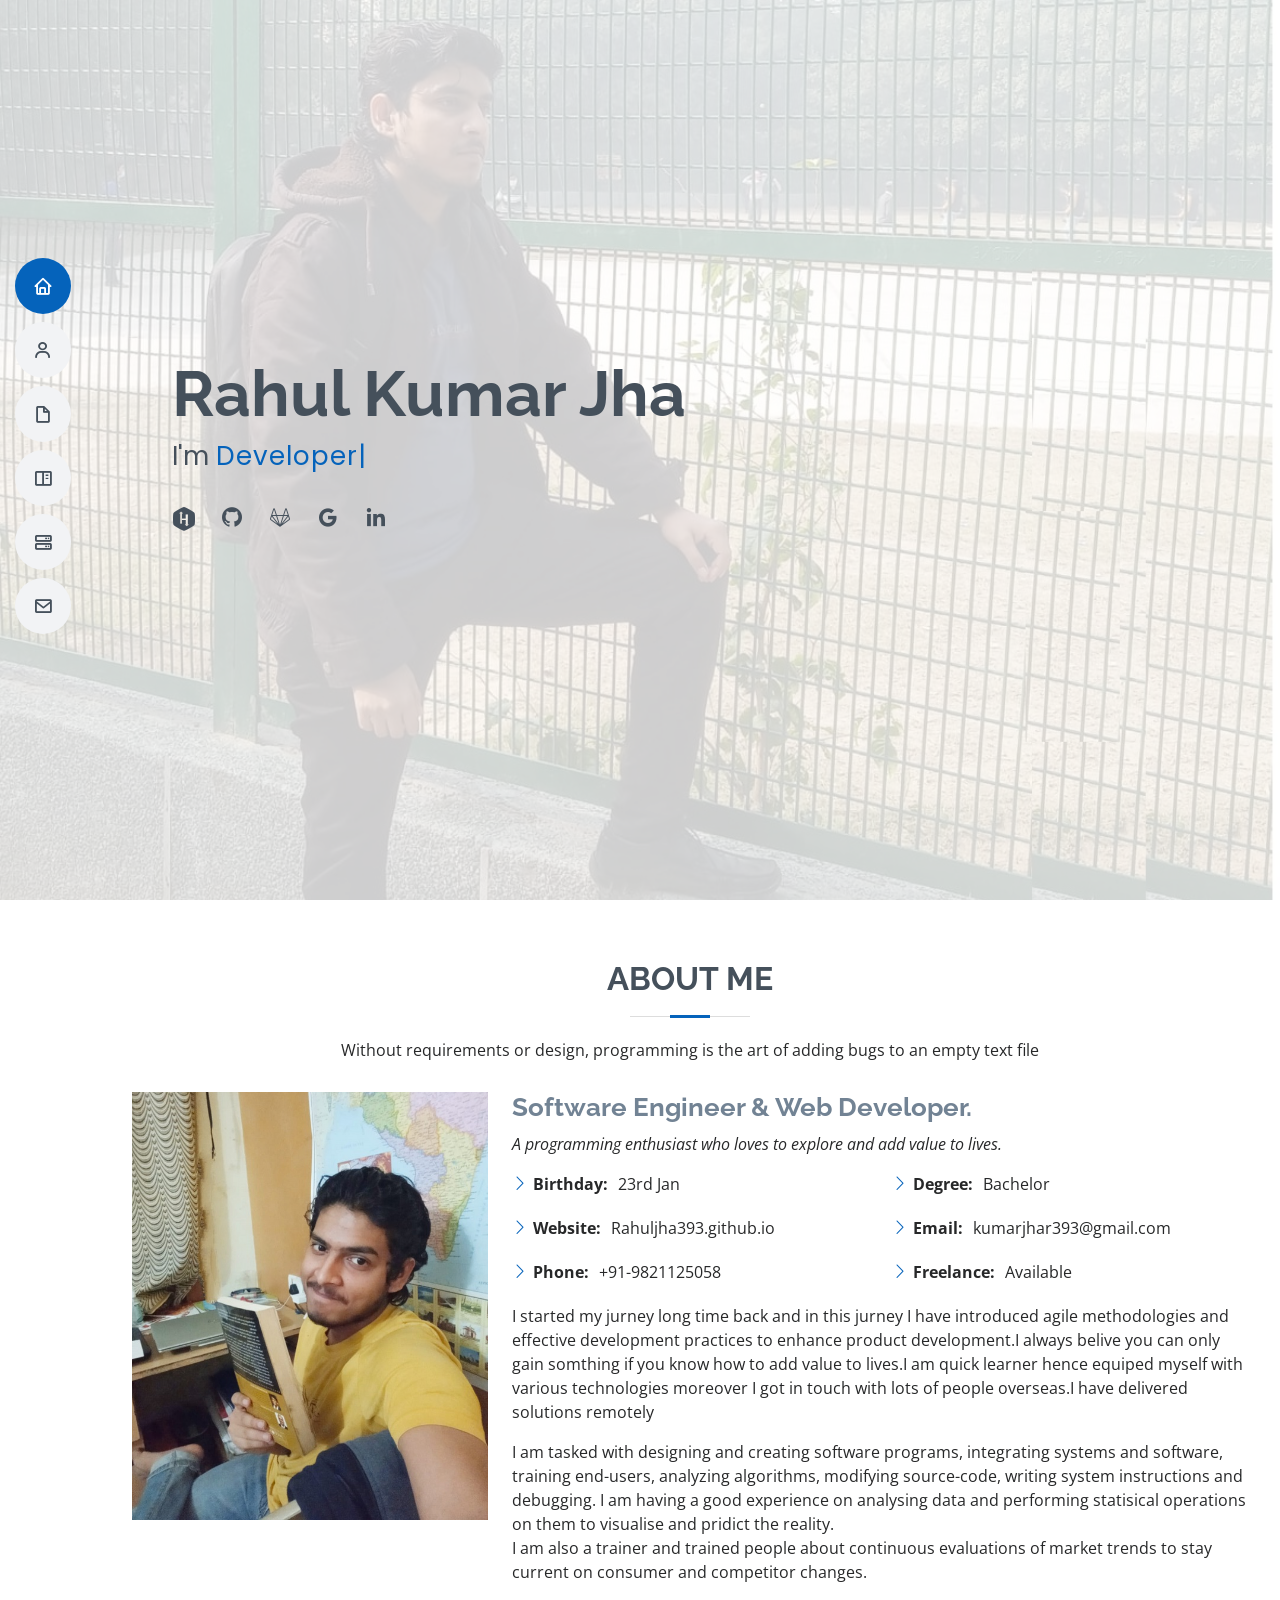
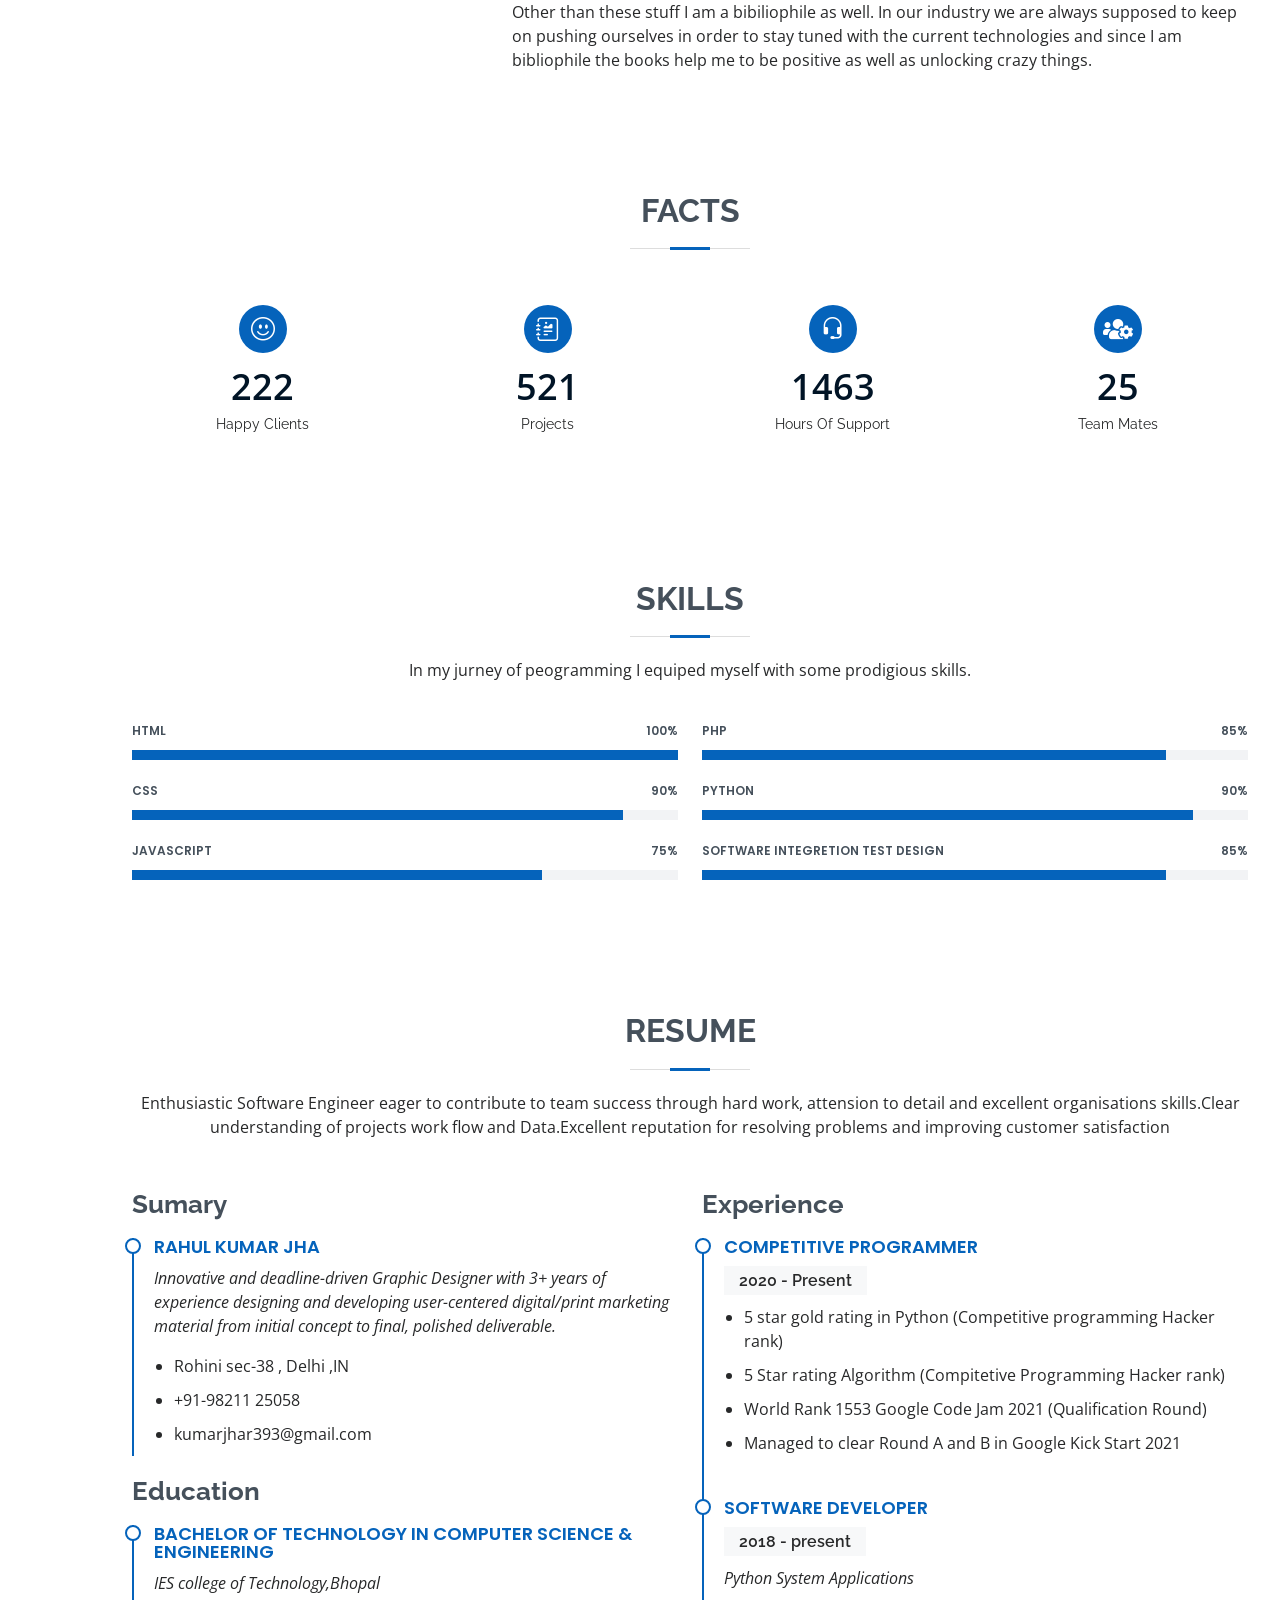
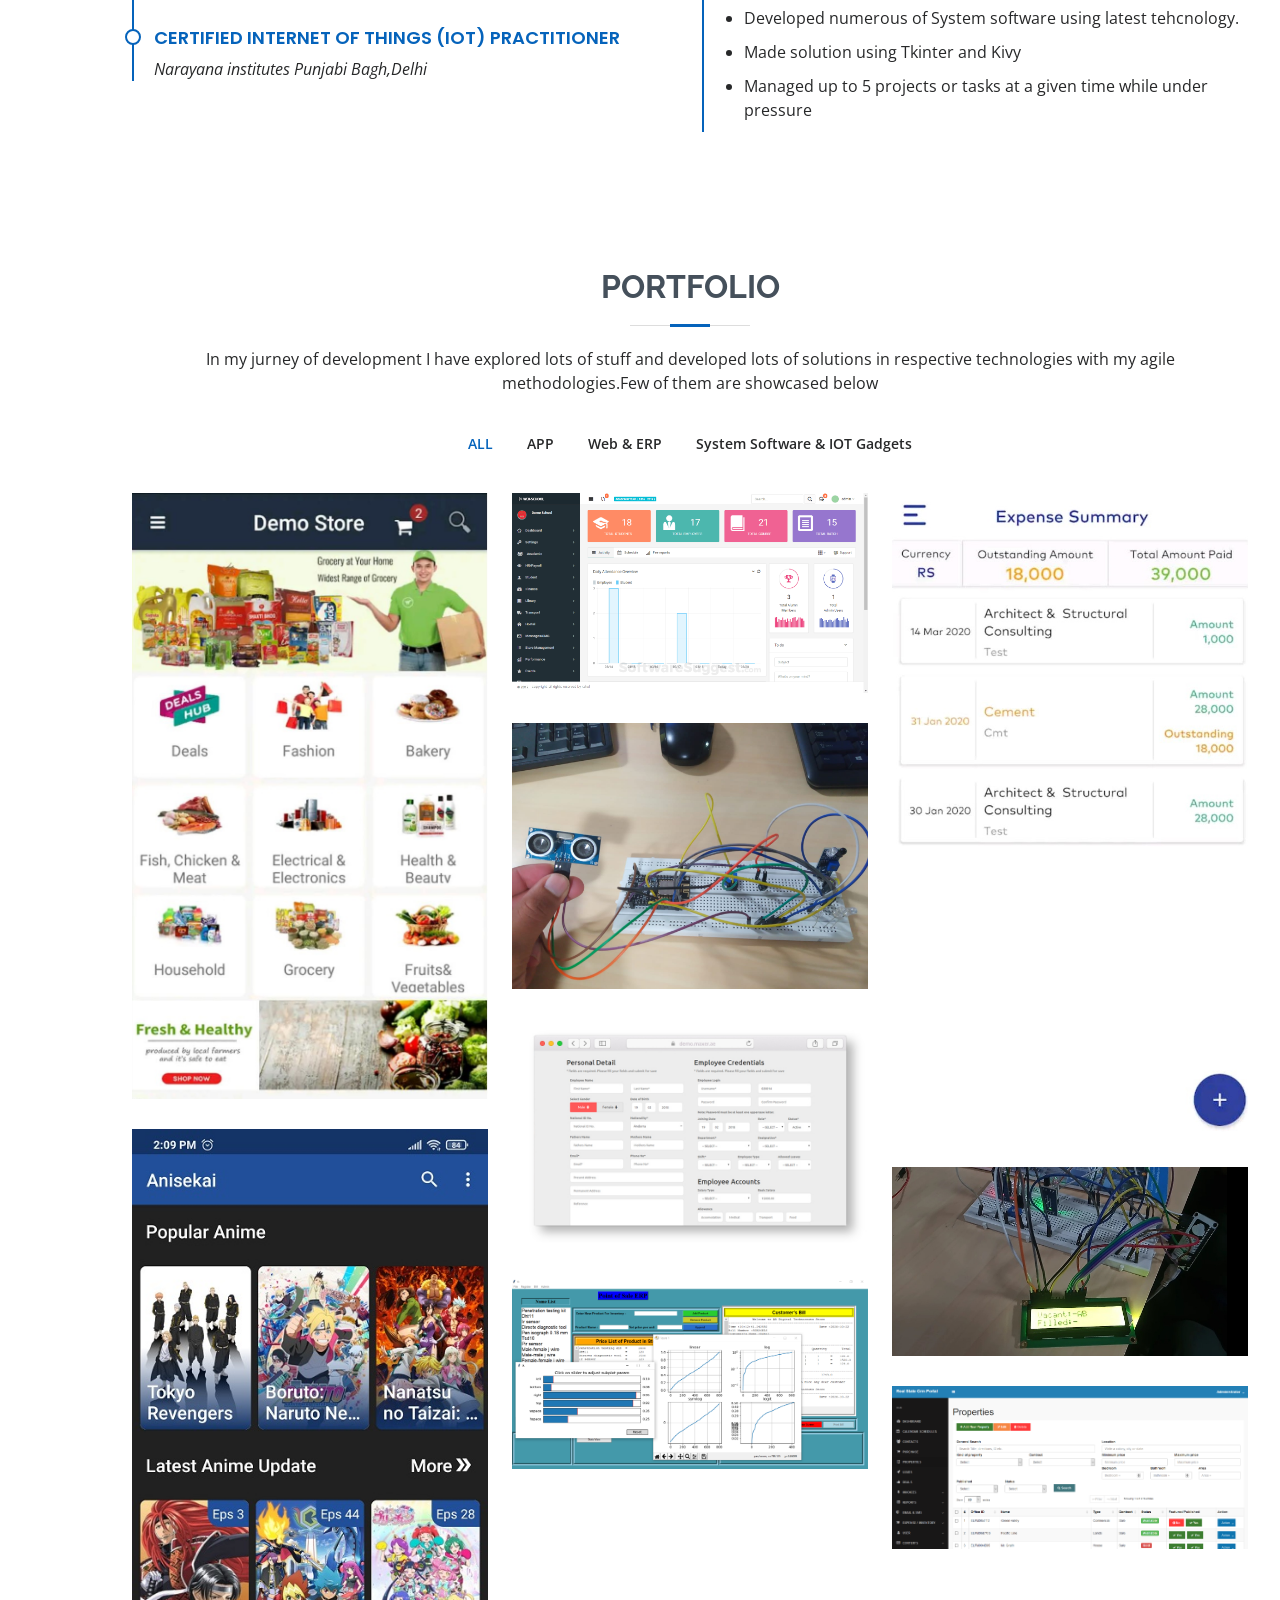
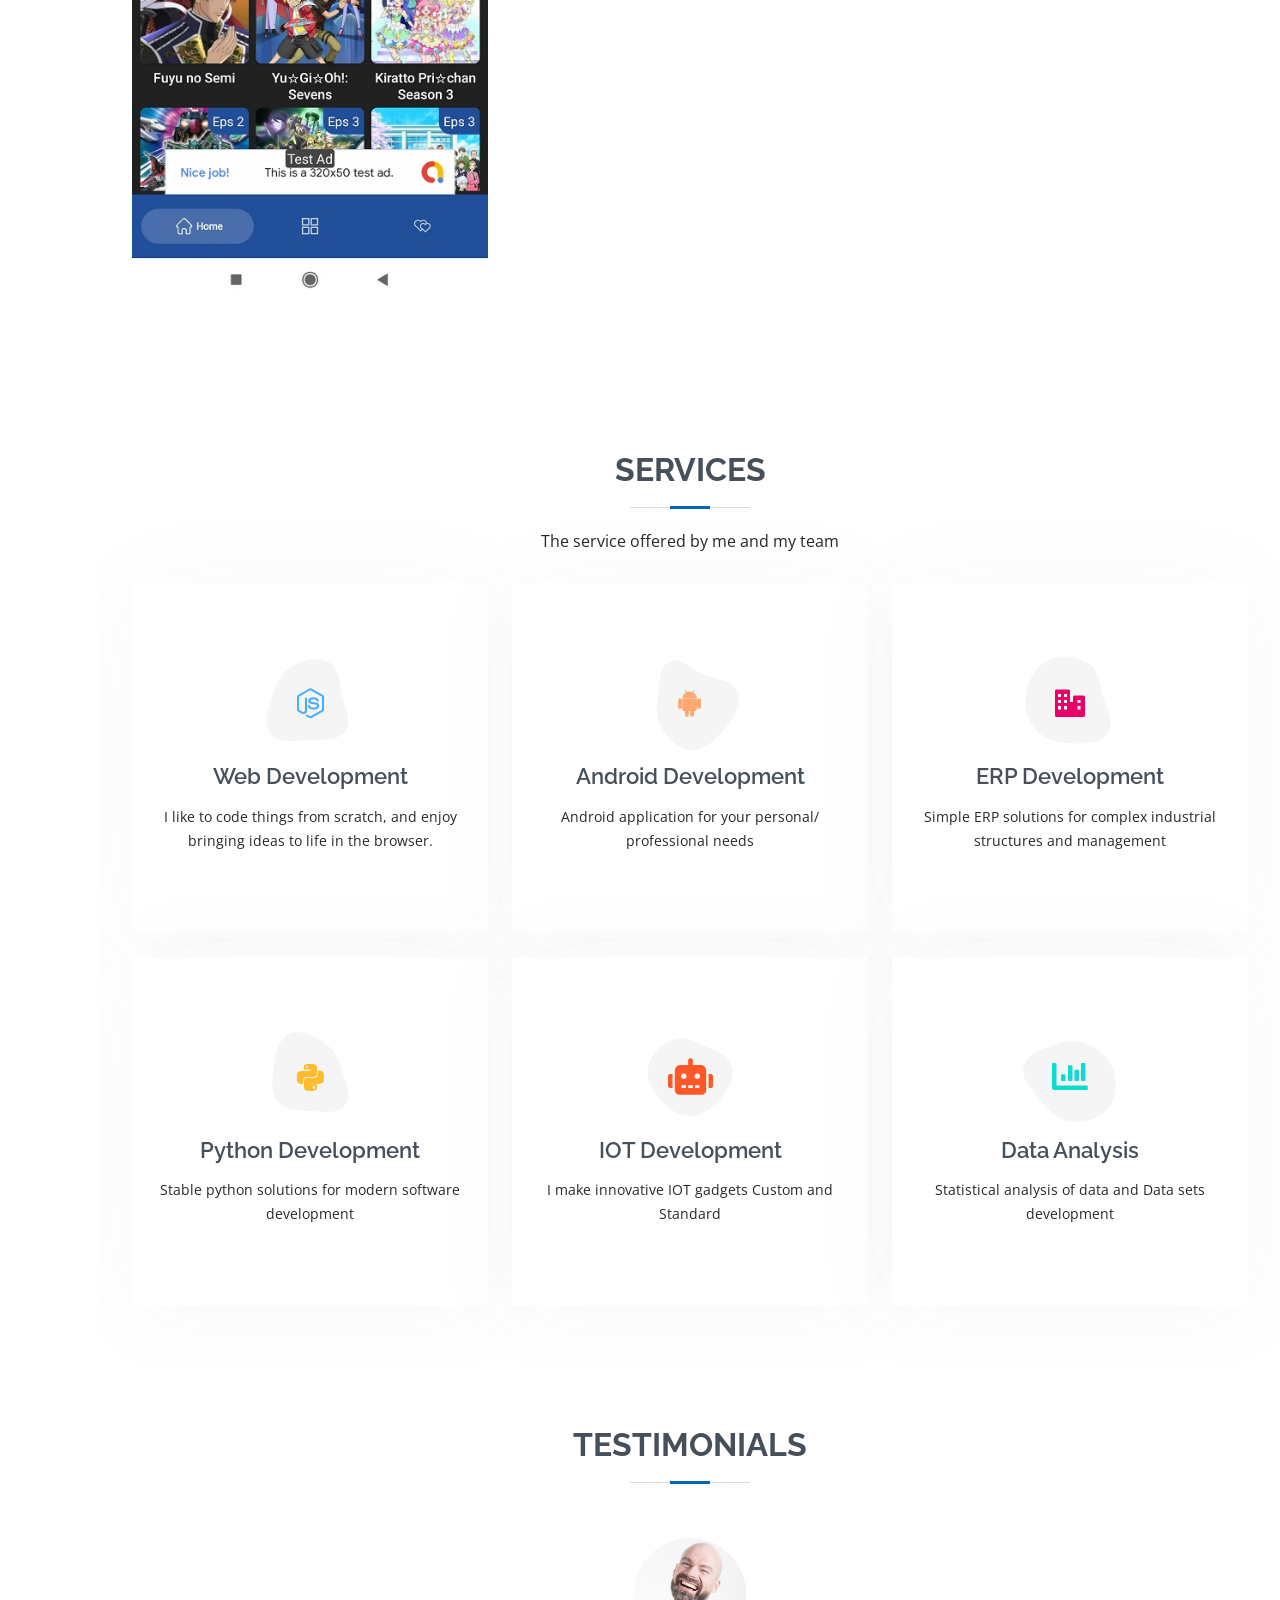
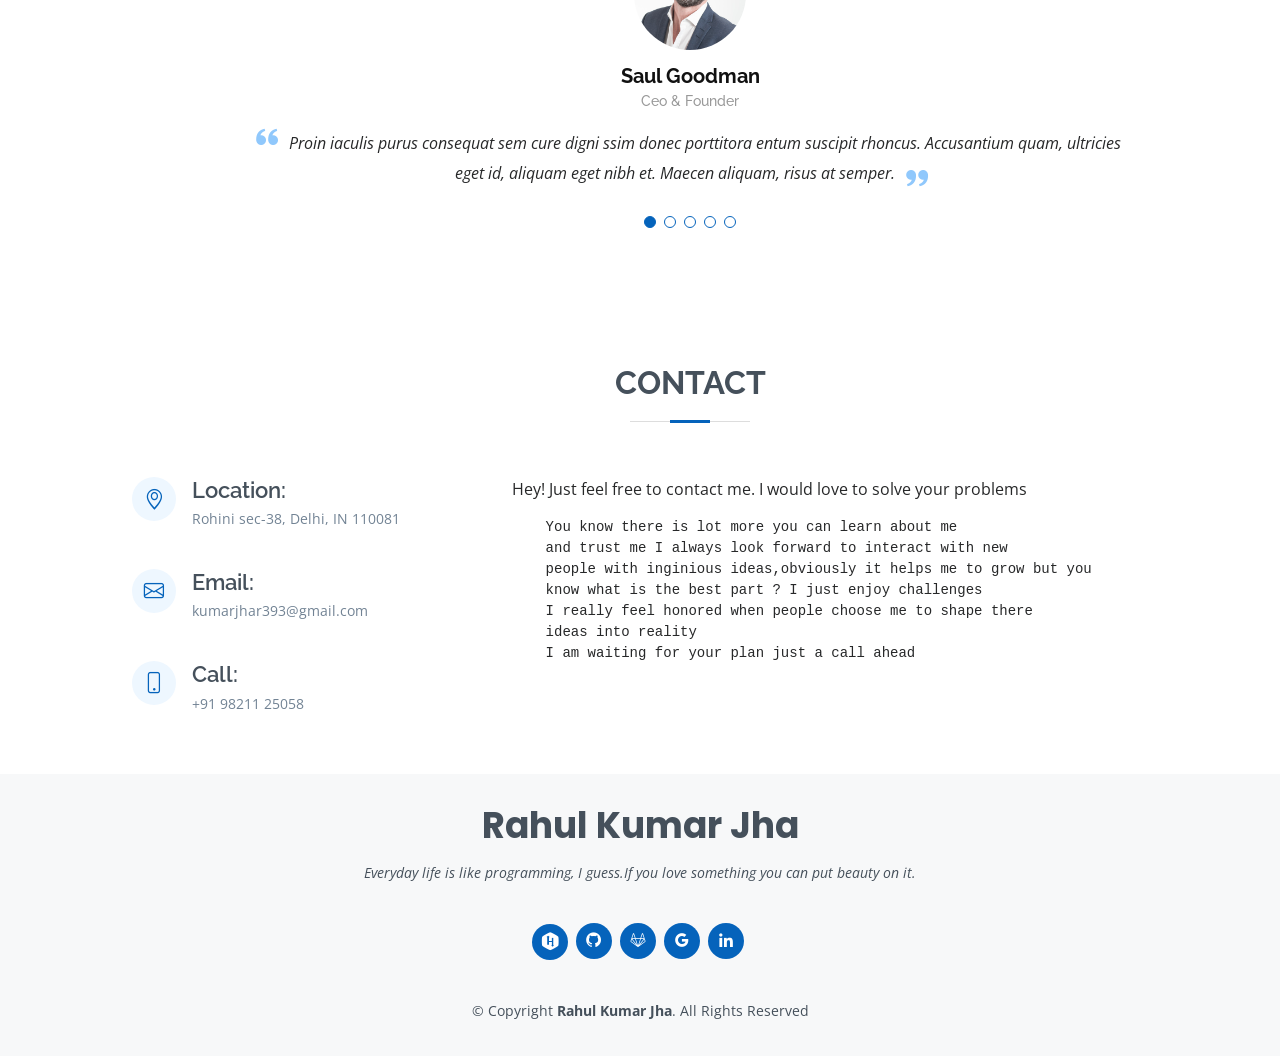
==== commit 1846b6eb: "Update index.html Added Social links" ====
--- a/index.html
+++ b/index.html
@@ -60,11 +60,13 @@
       <h1>Rahul Kumar Jha</h1>
       <p>I'm <span class="typed" data-typed-items="Developer,Competitive Programmer, Trainer"></span></p>
       <div class="social-links">
-        <a href="#" class="twitter"><i class="bx bxl-twitter"></i></a>
-        <a href="#" class="facebook"><i class="bx bxl-facebook"></i></a>
-        <a href="#" class="instagram"><i class="bx bxl-instagram"></i></a>
-        <a href="#" class="google-plus"><i class="bx bxl-skype"></i></a>
-        <a href="#" class="linkedin"><i class="bx bxl-linkedin"></i></a>
+        <!-- <a href="#" class="twitter" target="_blank"><i class="bx bxl-twitter"></i></a> -->
+        <a href="https://www.hackerrank.com/rahuljha393" class="twitter" target="_blank"><i class="fab fa-hackerrank"></i></a>
+        <a href="https://github.com/Rahuljha393" target="_blank" class="github"><i class="bx bxl-github"></i></a>
+        <a href="https://gitlab.com/Rahul393" class="instagram" target="_blank"><i class="bx bxl-gitlab"></i></a>
+        <a href="mailto:kumarjhar393@gmail.com" class="instagram" target="_blank"><i class="bx bxl-google"></i></a>
+        <!-- <a href="#" class="google-plus" target="_blank"><i class="bx bxl-skype"></i></a> -->
+        <a href="https://www.linkedin.com/in/rahuljha393/" class="linkedin" target="_blank"><i class="bx bxl-linkedin"></i></a>
       </div>
     </div>
   </section><!-- End Hero -->
@@ -130,7 +132,6 @@
 
         <div class="section-title">
           <h2>Facts</h2>
-          <!-- <p>Magnam dolores commodi suscipit. Necessitatibus eius consequatur ex aliquid fuga eum quidem. Sit sint consectetur velit. Quisquam quos quisquam cupiditate. Et nemo qui impedit suscipit alias ea. Quia fugiat sit in iste officiis commodi quidem hic quas.</p> -->
         </div>
 
         <div class="row">
@@ -720,11 +721,13 @@
       <h3>Rahul Kumar Jha</h3>
       <p>Everyday life is like programming, I guess.If you love something you can put beauty on it.</p>
       <div class="social-links">
-        <a href="#" class="twitter"><i class="bx bxl-twitter"></i></a>
-        <a href="#" class="facebook"><i class="bx bxl-facebook"></i></a>
-        <a href="#" class="instagram"><i class="bx bxl-instagram"></i></a>
-        <a href="#" class="google-plus"><i class="bx bxl-skype"></i></a>
-        <a href="#" class="linkedin"><i class="bx bxl-linkedin"></i></a>
+        <!-- <a href="#" class="twitter" target="_blank"><i class="bx bxl-twitter"></i></a> -->
+        <a href="https://www.hackerrank.com/rahuljha393" class="twitter" target="_blank"><i class="fab fa-hackerrank"></i></a>
+        <a href="https://github.com/Rahuljha393" target="_blank" class="github"><i class="bx bxl-github"></i></a>
+        <a href="https://gitlab.com/Rahul393" class="instagram" target="_blank"><i class="bx bxl-gitlab"></i></a>
+        <a href="mailto:kumarjhar393@gmail.com" class="instagram" target="_blank"><i class="bx bxl-google"></i></a>
+        <!-- <a href="#" class="google-plus" target="_blank"><i class="bx bxl-skype"></i></a> -->
+        <a href="https://www.linkedin.com/in/rahuljha393/" class="linkedin" target="_blank"><i class="bx bxl-linkedin"></i></a>
       </div>
       <div class="copyright">
         &copy; Copyright <strong><span>Rahul Kumar Jha</span></strong>. All Rights Reserved
--- a/assets/css/style.css
+++ b/assets/css/style.css
@@ -0,0 +1,1203 @@
+/**
+* Date:22-04-2021
+* Author: Rahul Kumar Jha
+*/
+
+/*--------------------------------------------------------------
+# General
+--------------------------------------------------------------*/
+body {
+  font-family: "Open Sans", sans-serif;
+  color: #272829;
+}
+
+a {
+  color: #0563bb;
+  text-decoration: none;
+}
+
+a:hover {
+  color: #067ded;
+  text-decoration: none;
+}
+
+h1, h2, h3, h4, h5, h6 {
+  font-family: "Raleway", sans-serif;
+}
+
+/*--------------------------------------------------------------
+# Back to top button
+--------------------------------------------------------------*/
+.back-to-top {
+  position: fixed;
+  visibility: hidden;
+  opacity: 0;
+  right: 15px;
+  bottom: 15px;
+  z-index: 996;
+  background: #0563bb;
+  width: 40px;
+  height: 40px;
+  border-radius: 50px;
+  transition: all 0.4s;
+}
+
+.back-to-top i {
+  font-size: 28px;
+  color: #fff;
+  line-height: 0;
+}
+
+.back-to-top:hover {
+  background: #0678e3;
+  color: #fff;
+}
+
+.back-to-top.active {
+  visibility: visible;
+  opacity: 1;
+}
+
+/*--------------------------------------------------------------
+# Preloader
+--------------------------------------------------------------*/
+#preloader {
+  position: fixed;
+  top: 0;
+  left: 0;
+  right: 0;
+  bottom: 0;
+  z-index: 9999;
+  overflow: hidden;
+  background: #fff;
+}
+
+#preloader:before {
+  content: "";
+  position: fixed;
+  top: calc(50% - 30px);
+  left: calc(50% - 30px);
+  border: 6px solid #0563bb;
+  border-top-color: #fff;
+  border-bottom-color: #fff;
+  border-radius: 50%;
+  width: 60px;
+  height: 60px;
+  -webkit-animation: animate-preloader 1s linear infinite;
+  animation: animate-preloader 1s linear infinite;
+}
+
+@-webkit-keyframes animate-preloader {
+  0% {
+    transform: rotate(0deg);
+  }
+  100% {
+    transform: rotate(360deg);
+  }
+}
+
+@keyframes animate-preloader {
+  0% {
+    transform: rotate(0deg);
+  }
+  100% {
+    transform: rotate(360deg);
+  }
+}
+
+/*--------------------------------------------------------------
+# Disable aos animation delay on mobile devices
+--------------------------------------------------------------*/
+@media screen and (max-width: 768px) {
+  [data-aos-delay] {
+    transition-delay: 0 !important;
+  }
+}
+
+/*--------------------------------------------------------------
+# Header
+--------------------------------------------------------------*/
+#header {
+  position: fixed;
+  top: 0;
+  left: 0;
+  bottom: 0;
+  z-index: 9997;
+  transition: all 0.5s;
+  padding: 15px;
+  overflow-y: auto;
+}
+
+@media (max-width: 992px) {
+  #header {
+    width: 300px;
+    background: #fff;
+    border-right: 1px solid #e6e9ec;
+    left: -300px;
+  }
+}
+
+@media (min-width: 992px) {
+  #main {
+    margin-left: 100px;
+  }
+}
+
+/*--------------------------------------------------------------
+# Navigation Menu
+--------------------------------------------------------------*/
+/**
+* Desktop Navigation 
+*/
+.nav-menu {
+  padding: 0;
+  display: block;
+}
+
+.nav-menu * {
+  margin: 0;
+  padding: 0;
+  list-style: none;
+}
+
+.nav-menu > ul > li {
+  position: relative;
+  white-space: nowrap;
+}
+
+.nav-menu a {
+  display: flex;
+  align-items: center;
+  color: #45505b;
+  padding: 10px 18px;
+  margin-bottom: 8px;
+  transition: 0.3s;
+  font-size: 15px;
+  border-radius: 50px;
+  background: #f2f3f5;
+  height: 56px;
+  width: 100%;
+  overflow: hidden;
+  transition: 0.3s;
+}
+
+.nav-menu a i {
+  font-size: 20px;
+}
+
+.nav-menu a span {
+  padding: 0 5px 0 7px;
+  color: #45505b;
+}
+
+@media (min-width: 992px) {
+  .nav-menu a {
+    width: 56px;
+  }
+  .nav-menu a span {
+    display: none;
+    color: #fff;
+  }
+}
+
+.nav-menu a:hover, .nav-menu .active, .nav-menu li:hover > a {
+  color: #fff;
+  background: #0563bb;
+}
+
+.nav-menu a:hover span, .nav-menu .active span, .nav-menu li:hover > a span {
+  color: #fff;
+}
+
+.nav-menu a:hover, .nav-menu li:hover > a {
+  width: 100%;
+  color: #fff;
+}
+
+.nav-menu a:hover span, .nav-menu li:hover > a span {
+  display: block;
+}
+
+/**
+* Mobile Navigation 
+*/
+.mobile-nav-toggle {
+  position: fixed;
+  right: 10px;
+  top: 10px;
+  z-index: 9998;
+  border: 0;
+  background: none;
+  font-size: 28px;
+  transition: all 0.4s;
+  outline: none !important;
+  line-height: 0;
+  cursor: pointer;
+  border-radius: 50px;
+  padding: 5px;
+}
+
+.mobile-nav-toggle i {
+  color: #45505b;
+}
+
+.mobile-nav-active {
+  overflow: hidden;
+}
+
+.mobile-nav-active #header {
+  left: 0;
+}
+
+.mobile-nav-active .mobile-nav-toggle {
+  color: #fff;
+  background-color: #0563bb;
+}
+
+/*--------------------------------------------------------------
+# Hero Section
+--------------------------------------------------------------*/
+#hero {
+  width: 100%;
+  height: 100vh;
+  background: url("../img/hero-bg.jpg") top right no-repeat;
+  background-size: cover;
+  position: relative;
+  visibility:hidden;/* Edited*/
+}
+/*rahul p1 start*/
+@media(min-width:608px ){
+  #hero{
+    visibility:visible ;
+  }
+}
+@media(max-width:608px ){
+  #hero{
+    visibility:visible ;
+    background: url("../img/bg6.jpg");
+  }
+}
+/*rahul p1 ends*/
+@media (min-width: 992px) {
+  #hero {
+    padding-left: 160px;
+  }
+}
+
+#hero:before {
+  content: "";
+  background: rgba(255, 255, 255, 0.8);
+  position: absolute;
+  bottom: 0;
+  top: 0;
+  left: 0;
+  right: 0;
+}
+
+#hero h1 {
+  margin: 0;
+  font-size: 64px;
+  font-weight: 700;
+  line-height: 56px;
+  color: #45505b;
+}
+
+#hero p {
+  color: #45505b;
+  margin: 15px 0 0 0;
+  font-size: 26px;
+  font-family: "Poppins", sans-serif;
+}
+
+#hero p span {
+  color: #0563bb;
+  letter-spacing: 1px;
+}
+
+#hero .social-links {
+  margin-top: 30px;
+}
+
+#hero .social-links a {
+  font-size: 24px;
+  display: inline-block;
+  color: #45505b;
+  line-height: 1;
+  margin-right: 20px;
+  transition: 0.3s;
+}
+
+#hero .social-links a:hover {
+  color: #0563bb;
+}
+
+@media (max-width: 992px) {
+  #hero {
+    text-align: center;
+  }
+  #hero h1 {
+    font-size: 32px;
+    line-height: 36px;
+  }
+  #hero p {
+    margin-top: 10px;
+    font-size: 20px;
+    line-height: 24px;
+  }
+}
+
+/*--------------------------------------------------------------
+# Sections General
+--------------------------------------------------------------*/
+section {
+  padding: 60px 0;
+  overflow: hidden;
+}
+
+.section-title {
+  text-align: center;
+  padding-bottom: 30px;
+}
+
+.section-title h2 {
+  font-size: 32px;
+  font-weight: bold;
+  text-transform: uppercase;
+  margin-bottom: 20px;
+  padding-bottom: 20px;
+  position: relative;
+  color: #45505b;
+}
+
+.section-title h2::before {
+  content: '';
+  position: absolute;
+  display: block;
+  width: 120px;
+  height: 1px;
+  background: #ddd;
+  bottom: 1px;
+  left: calc(50% - 60px);
+}
+
+.section-title h2::after {
+  content: '';
+  position: absolute;
+  display: block;
+  width: 40px;
+  height: 3px;
+  background: #0563bb;
+  bottom: 0;
+  left: calc(50% - 20px);
+}
+
+.section-title p {
+  margin-bottom: 0;
+}
+
+/*--------------------------------------------------------------
+# About
+--------------------------------------------------------------*/
+.about .content h3 {
+  font-weight: 700;
+  font-size: 26px;
+  color: #728394;
+}
+
+.about .content ul {
+  list-style: none;
+  padding: 0;
+}
+
+.about .content ul li {
+  margin-bottom: 20px;
+  display: flex;
+  align-items: center;
+}
+
+.about .content ul strong {
+  margin-right: 10px;
+}
+
+.about .content ul i {
+  font-size: 16px;
+  margin-right: 5px;
+  color: #0563bb;
+  line-height: 0;
+}
+
+.about .content p:last-child {
+  margin-bottom: 0;
+}
+
+/*--------------------------------------------------------------
+# Facts
+--------------------------------------------------------------*/
+.facts .count-box {
+  padding: 30px 30px 25px 30px;
+  margin-top: 30px;
+  width: 100%;
+  position: relative;
+  text-align: center;
+  background: #fff;
+}
+
+.facts .count-box i {
+  position: absolute;
+  top: -25px;
+  left: 50%;
+  transform: translateX(-50%);
+  font-size: 24px;
+  background: #0563bb;
+  color: #fff;
+  border-radius: 50px;
+  display: inline-flex;
+  align-items: center;
+  justify-content: center;
+  width: 48px;
+  height: 48px;
+}
+
+.facts .count-box span {
+  font-size: 36px;
+  display: block;
+  font-weight: 600;
+  color: #011426;
+}
+
+.facts .count-box p {
+  padding: 0;
+  margin: 0;
+  font-family: "Raleway", sans-serif;
+  font-size: 14px;
+}
+
+/*--------------------------------------------------------------
+# Akills
+--------------------------------------------------------------*/
+.skills .progress {
+  height: 60px;
+  display: block;
+  background: none;
+  border-radius: 0;
+}
+
+.skills .progress .skill {
+  padding: 10px 0;
+  margin: 0;
+  text-transform: uppercase;
+  display: block;
+  font-weight: 600;
+  font-family: "Poppins", sans-serif;
+  color: #45505b;
+}
+
+.skills .progress .skill .val {
+  float: right;
+  font-style: normal;
+}
+
+.skills .progress-bar-wrap {
+  background: #f2f3f5;
+}
+
+.skills .progress-bar {
+  width: 1px;
+  height: 10px;
+  transition: .9s;
+  background-color: #0563bb;
+}
+
+/*--------------------------------------------------------------
+# Resume
+--------------------------------------------------------------*/
+.resume .resume-title {
+  font-size: 26px;
+  font-weight: 700;
+  margin-top: 20px;
+  margin-bottom: 20px;
+  color: #45505b;
+}
+
+.resume .resume-item {
+  padding: 0 0 20px 20px;
+  margin-top: -2px;
+  border-left: 2px solid #0563bb;
+  position: relative;
+}
+
+.resume .resume-item h4 {
+  line-height: 18px;
+  font-size: 18px;
+  font-weight: 600;
+  text-transform: uppercase;
+  font-family: "Poppins", sans-serif;
+  color: #0563bb;
+  margin-bottom: 10px;
+}
+
+.resume .resume-item h5 {
+  font-size: 16px;
+  background: #f7f8f9;
+  padding: 5px 15px;
+  display: inline-block;
+  font-weight: 600;
+  margin-bottom: 10px;
+}
+
+.resume .resume-item ul {
+  padding-left: 20px;
+}
+
+.resume .resume-item ul li {
+  padding-bottom: 10px;
+}
+
+.resume .resume-item:last-child {
+  padding-bottom: 0;
+}
+
+.resume .resume-item::before {
+  content: "";
+  position: absolute;
+  width: 16px;
+  height: 16px;
+  border-radius: 50px;
+  left: -9px;
+  top: 0;
+  background: #fff;
+  border: 2px solid #0563bb;
+}
+
+/*--------------------------------------------------------------
+# Portfolio
+--------------------------------------------------------------*/
+.portfolio .portfolio-item {
+  margin-bottom: 30px;
+}
+
+.portfolio #portfolio-flters {
+  padding: 0;
+  margin: 0 auto 25px auto;
+  list-style: none;
+  text-align: center;
+  background: #fff;
+  border-radius: 50px;
+  padding: 2px 15px;
+}
+
+.portfolio #portfolio-flters li {
+  cursor: pointer;
+  display: inline-block;
+  padding: 10px 15px;
+  font-size: 14px;
+  font-weight: 600;
+  line-height: 1;
+  text-transform: uppercase;
+  color: #272829;
+  margin-bottom: 5px;
+  transition: all 0.3s ease-in-out;
+}
+
+.portfolio #portfolio-flters li:hover, .portfolio #portfolio-flters li.filter-active {
+  color: #0563bb;
+}
+
+.portfolio #portfolio-flters li:last-child {
+  margin-right: 0;
+}
+
+.portfolio .portfolio-wrap {
+  transition: 0.3s;
+  position: relative;
+  overflow: hidden;
+  z-index: 1;
+  background: rgba(69, 80, 91, 0.8);
+}
+
+.portfolio .portfolio-wrap::before {
+  content: "";
+  background: rgba(255, 255, 255, 0.7);
+  position: absolute;
+  left: 30px;
+  right: 30px;
+  top: 30px;
+  bottom: 30px;
+  transition: all ease-in-out 0.3s;
+  z-index: 2;
+  opacity: 0;
+}
+
+.portfolio .portfolio-wrap .portfolio-info {
+  opacity: 0;
+  position: absolute;
+  top: 0;
+  left: 0;
+  right: 0;
+  bottom: 0;
+  text-align: center;
+  z-index: 3;
+  transition: all ease-in-out 0.3s;
+  display: flex;
+  flex-direction: column;
+  justify-content: center;
+  align-items: center;
+}
+
+.portfolio .portfolio-wrap .portfolio-info::before {
+  display: block;
+  content: "";
+  width: 48px;
+  height: 48px;
+  position: absolute;
+  top: 35px;
+  left: 35px;
+  border-top: 3px solid #d7dce1;
+  border-left: 3px solid #d7dce1;
+  transition: all 0.5s ease 0s;
+  z-index: 9994;
+}
+
+.portfolio .portfolio-wrap .portfolio-info::after {
+  display: block;
+  content: "";
+  width: 48px;
+  height: 48px;
+  position: absolute;
+  bottom: 35px;
+  right: 35px;
+  border-bottom: 3px solid #d7dce1;
+  border-right: 3px solid #d7dce1;
+  transition: all 0.5s ease 0s;
+  z-index: 9994;
+}
+
+.portfolio .portfolio-wrap .portfolio-info h4 {
+  font-size: 20px;
+  color: #45505b;
+  font-weight: 600;
+}
+
+.portfolio .portfolio-wrap .portfolio-info p {
+  color: #45505b;
+  font-size: 14px;
+  text-transform: uppercase;
+  padding: 0;
+  margin: 0;
+}
+
+.portfolio .portfolio-wrap .portfolio-links {
+  text-align: center;
+  z-index: 4;
+}
+
+.portfolio .portfolio-wrap .portfolio-links a {
+  color: #45505b;
+  margin: 0 2px;
+  font-size: 28px;
+  display: inline-block;
+  transition: 0.3s;
+}
+
+.portfolio .portfolio-wrap .portfolio-links a:hover {
+  color: #148af9;
+}
+
+.portfolio .portfolio-wrap:hover::before {
+  top: 0;
+  left: 0;
+  right: 0;
+  bottom: 0;
+  opacity: 1;
+}
+
+.portfolio .portfolio-wrap:hover .portfolio-info {
+  opacity: 1;
+}
+
+.portfolio .portfolio-wrap:hover .portfolio-info::before {
+  top: 15px;
+  left: 15px;
+}
+
+.portfolio .portfolio-wrap:hover .portfolio-info::after {
+  bottom: 15px;
+  right: 15px;
+}
+
+/*--------------------------------------------------------------
+# Portfolio Details
+--------------------------------------------------------------*/
+.portfolio-details {
+  padding-top: 40px;
+}
+
+.portfolio-details .portfolio-details-slider img {
+  width: 100%;
+}
+
+.portfolio-details .portfolio-details-slider .swiper-pagination {
+  margin-top: 20px;
+  position: relative;
+}
+
+.portfolio-details .portfolio-details-slider .swiper-pagination .swiper-pagination-bullet {
+  width: 12px;
+  height: 12px;
+  background-color: #fff;
+  opacity: 1;
+  border: 1px solid #0563bb;
+}
+
+.portfolio-details .portfolio-details-slider .swiper-pagination .swiper-pagination-bullet-active {
+  background-color: #0563bb;
+}
+
+.portfolio-details .portfolio-info {
+  padding: 30px;
+  box-shadow: 0px 0 30px rgba(69, 80, 91, 0.08);
+}
+
+.portfolio-details .portfolio-info h3 {
+  font-size: 22px;
+  font-weight: 700;
+  margin-bottom: 20px;
+  padding-bottom: 20px;
+  border-bottom: 1px solid #eee;
+}
+
+.portfolio-details .portfolio-info ul {
+  list-style: none;
+  padding: 0;
+  font-size: 15px;
+}
+
+.portfolio-details .portfolio-info ul li + li {
+  margin-top: 10px;
+}
+
+.portfolio-details .portfolio-description {
+  padding-top: 30px;
+}
+
+.portfolio-details .portfolio-description h2 {
+  font-size: 26px;
+  font-weight: 700;
+  margin-bottom: 20px;
+}
+
+.portfolio-details .portfolio-description p {
+  padding: 0;
+}
+
+/*--------------------------------------------------------------
+# Services
+--------------------------------------------------------------*/
+.services .icon-box {
+  text-align: center;
+  padding: 70px 20px 80px 20px;
+  transition: all ease-in-out 0.3s;
+  background: #fff;
+  box-shadow: 0px 5px 90px 0px rgba(110, 123, 131, 0.05);
+}
+
+.services .icon-box .icon {
+  margin: 0 auto;
+  width: 100px;
+  height: 100px;
+  display: flex;
+  align-items: center;
+  justify-content: center;
+  transition: ease-in-out 0.3s;
+  position: relative;
+}
+
+.services .icon-box .icon i {
+  font-size: 36px;
+  transition: 0.5s;
+  position: relative;
+}
+
+.services .icon-box .icon svg {
+  position: absolute;
+  top: 0;
+  left: 0;
+}
+
+.services .icon-box .icon svg path {
+  transition: 0.5s;
+  fill: #f5f5f5;
+}
+
+.services .icon-box h4 {
+  font-weight: 600;
+  margin: 10px 0 15px 0;
+  font-size: 22px;
+}
+
+.services .icon-box h4 a {
+  color: #45505b;
+  transition: ease-in-out 0.3s;
+}
+
+.services .icon-box p {
+  line-height: 24px;
+  font-size: 14px;
+  margin-bottom: 0;
+}
+
+.services .icon-box:hover {
+  border-color: #fff;
+  box-shadow: 0px 0 35px 0 rgba(0, 0, 0, 0.08);
+}
+
+.services .iconbox-blue i {
+  color: #47aeff;
+}
+
+.services .iconbox-blue:hover .icon i {
+  color: #fff;
+}
+
+.services .iconbox-blue:hover .icon path {
+  fill: #47aeff;
+}
+
+.services .iconbox-orange i {
+  color: #ffa76e;
+}
+
+.services .iconbox-orange:hover .icon i {
+  color: #fff;
+}
+
+.services .iconbox-orange:hover .icon path {
+  fill: #ffa76e;
+}
+
+.services .iconbox-pink i {
+  color: #e80368;
+}
+
+.services .iconbox-pink:hover .icon i {
+  color: #fff;
+}
+
+.services .iconbox-pink:hover .icon path {
+  fill: #e80368;
+}
+
+.services .iconbox-yellow i {
+  color: #ffbb2c;
+}
+
+.services .iconbox-yellow:hover .icon i {
+  color: #fff;
+}
+
+.services .iconbox-yellow:hover .icon path {
+  fill: #ffbb2c;
+}
+
+.services .iconbox-red i {
+  color: #ff5828;
+}
+
+.services .iconbox-red:hover .icon i {
+  color: #fff;
+}
+
+.services .iconbox-red:hover .icon path {
+  fill: #ff5828;
+}
+
+.services .iconbox-teal i {
+  color: #11dbcf;
+}
+
+.services .iconbox-teal:hover .icon i {
+  color: #fff;
+}
+
+.services .iconbox-teal:hover .icon path {
+  fill: #11dbcf;
+}
+
+/*--------------------------------------------------------------
+# Testimonials
+--------------------------------------------------------------*/
+.testimonials .section-header {
+  margin-bottom: 40px;
+}
+
+.testimonials .testimonial-item {
+  text-align: center;
+}
+
+.testimonials .testimonial-item .testimonial-img {
+  width: 120px;
+  border-radius: 50%;
+  border: 4px solid #fff;
+  margin: 0 auto;
+}
+
+.testimonials .testimonial-item h3 {
+  font-size: 20px;
+  font-weight: bold;
+  margin: 10px 0 5px 0;
+  color: #111;
+}
+
+.testimonials .testimonial-item h4 {
+  font-size: 14px;
+  color: #999;
+  margin: 0 0 15px 0;
+}
+
+.testimonials .testimonial-item .quote-icon-left, .testimonials .testimonial-item .quote-icon-right {
+  color: #90c8fc;
+  font-size: 26px;
+}
+
+.testimonials .testimonial-item .quote-icon-left {
+  display: inline-block;
+  left: -5px;
+  position: relative;
+}
+
+.testimonials .testimonial-item .quote-icon-right {
+  display: inline-block;
+  right: -5px;
+  position: relative;
+  top: 10px;
+}
+
+.testimonials .testimonial-item p {
+  font-style: italic;
+  margin: 0 auto 15px auto;
+}
+
+.testimonials .swiper-pagination {
+  margin-top: 20px;
+  position: relative;
+}
+
+.testimonials .swiper-pagination .swiper-pagination-bullet {
+  width: 12px;
+  height: 12px;
+  background-color: #fff;
+  opacity: 1;
+  border: 1px solid #0563bb;
+}
+
+.testimonials .swiper-pagination .swiper-pagination-bullet-active {
+  background-color: #0563bb;
+}
+
+@media (min-width: 992px) {
+  .testimonials .testimonial-item p {
+    width: 80%;
+  }
+}
+
+/*--------------------------------------------------------------
+# Contact
+--------------------------------------------------------------*/
+.contact .info {
+  width: 100%;
+  background: #fff;
+}
+
+.contact .info i {
+  font-size: 20px;
+  color: #0563bb;
+  float: left;
+  width: 44px;
+  height: 44px;
+  background: #eef7ff;
+  display: flex;
+  justify-content: center;
+  align-items: center;
+  border-radius: 50px;
+  transition: all 0.3s ease-in-out;
+}
+
+.contact .info h4 {
+  padding: 0 0 0 60px;
+  font-size: 22px;
+  font-weight: 600;
+  margin-bottom: 5px;
+  color: #45505b;
+}
+
+.contact .info p {
+  padding: 0 0 0 60px;
+  margin-bottom: 0;
+  font-size: 14px;
+  color: #728394;
+}
+
+.contact .info .email, .contact .info .phone {
+  margin-top: 40px;
+}
+
+.contact .info .email:hover i, .contact .info .address:hover i, .contact .info .phone:hover i {
+  background: #0563bb;
+  color: #fff;
+}
+
+.contact .php-email-form {
+  width: 100%;
+  background: #fff;
+}
+
+.contact .php-email-form .form-group {
+  padding-bottom: 8px;
+}
+
+.contact .php-email-form .error-message {
+  display: none;
+  color: #fff;
+  background: #ed3c0d;
+  text-align: left;
+  padding: 15px;
+  font-weight: 600;
+}
+
+.contact .php-email-form .error-message br + br {
+  margin-top: 25px;
+}
+
+.contact .php-email-form .sent-message {
+  display: none;
+  color: #fff;
+  background: #18d26e;
+  text-align: center;
+  padding: 15px;
+  font-weight: 600;
+}
+
+.contact .php-email-form .loading {
+  display: none;
+  background: #fff;
+  text-align: center;
+  padding: 15px;
+}
+
+.contact .php-email-form .loading:before {
+  content: "";
+  display: inline-block;
+  border-radius: 50%;
+  width: 24px;
+  height: 24px;
+  margin: 0 10px -6px 0;
+  border: 3px solid #18d26e;
+  border-top-color: #eee;
+  -webkit-animation: animate-loading 1s linear infinite;
+  animation: animate-loading 1s linear infinite;
+}
+
+.contact .php-email-form input, .contact .php-email-form textarea {
+  border-radius: 4px;
+  box-shadow: none;
+  font-size: 14px;
+}
+
+.contact .php-email-form input {
+  height: 44px;
+}
+
+.contact .php-email-form textarea {
+  padding: 10px 12px;
+}
+
+.contact .php-email-form button[type="submit"] {
+  background: #0563bb;
+  border: 0;
+  padding: 10px 35px;
+  color: #fff;
+  transition: 0.4s;
+  border-radius: 50px;
+}
+
+.contact .php-email-form button[type="submit"]:hover {
+  background: #0678e3;
+}
+
+@-webkit-keyframes animate-loading {
+  0% {
+    transform: rotate(0deg);
+  }
+  100% {
+    transform: rotate(360deg);
+  }
+}
+
+@keyframes animate-loading {
+  0% {
+    transform: rotate(0deg);
+  }
+  100% {
+    transform: rotate(360deg);
+  }
+}
+
+/*--------------------------------------------------------------
+# Footer
+--------------------------------------------------------------*/
+#footer {
+  background: #f7f8f9;
+  color: #45505b;
+  font-size: 14px;
+  text-align: center;
+  padding: 30px 0;
+}
+
+#footer h3 {
+  font-size: 36px;
+  font-weight: 700;
+  position: relative;
+  font-family: "Poppins", sans-serif;
+  padding: 0;
+  margin: 0 0 15px 0;
+}
+
+#footer p {
+  font-size: 15;
+  font-style: italic;
+  padding: 0;
+  margin: 0 0 40px 0;
+}
+
+#footer .social-links {
+  margin: 0 0 40px 0;
+}
+
+#footer .social-links a {
+  font-size: 18px;
+  display: inline-block;
+  background: #0563bb;
+  color: #fff;
+  line-height: 1;
+  padding: 8px 0;
+  margin-right: 4px;
+  border-radius: 50%;
+  text-align: center;
+  width: 36px;
+  height: 36px;
+  transition: 0.3s;
+}
+
+#footer .social-links a:hover {
+  background: #0678e3;
+  color: #fff;
+  text-decoration: none;
+}
+
+#footer .copyright {
+  margin: 0 0 5px 0;
+}
+
+#footer .credits {
+  font-size: 13px;
+}
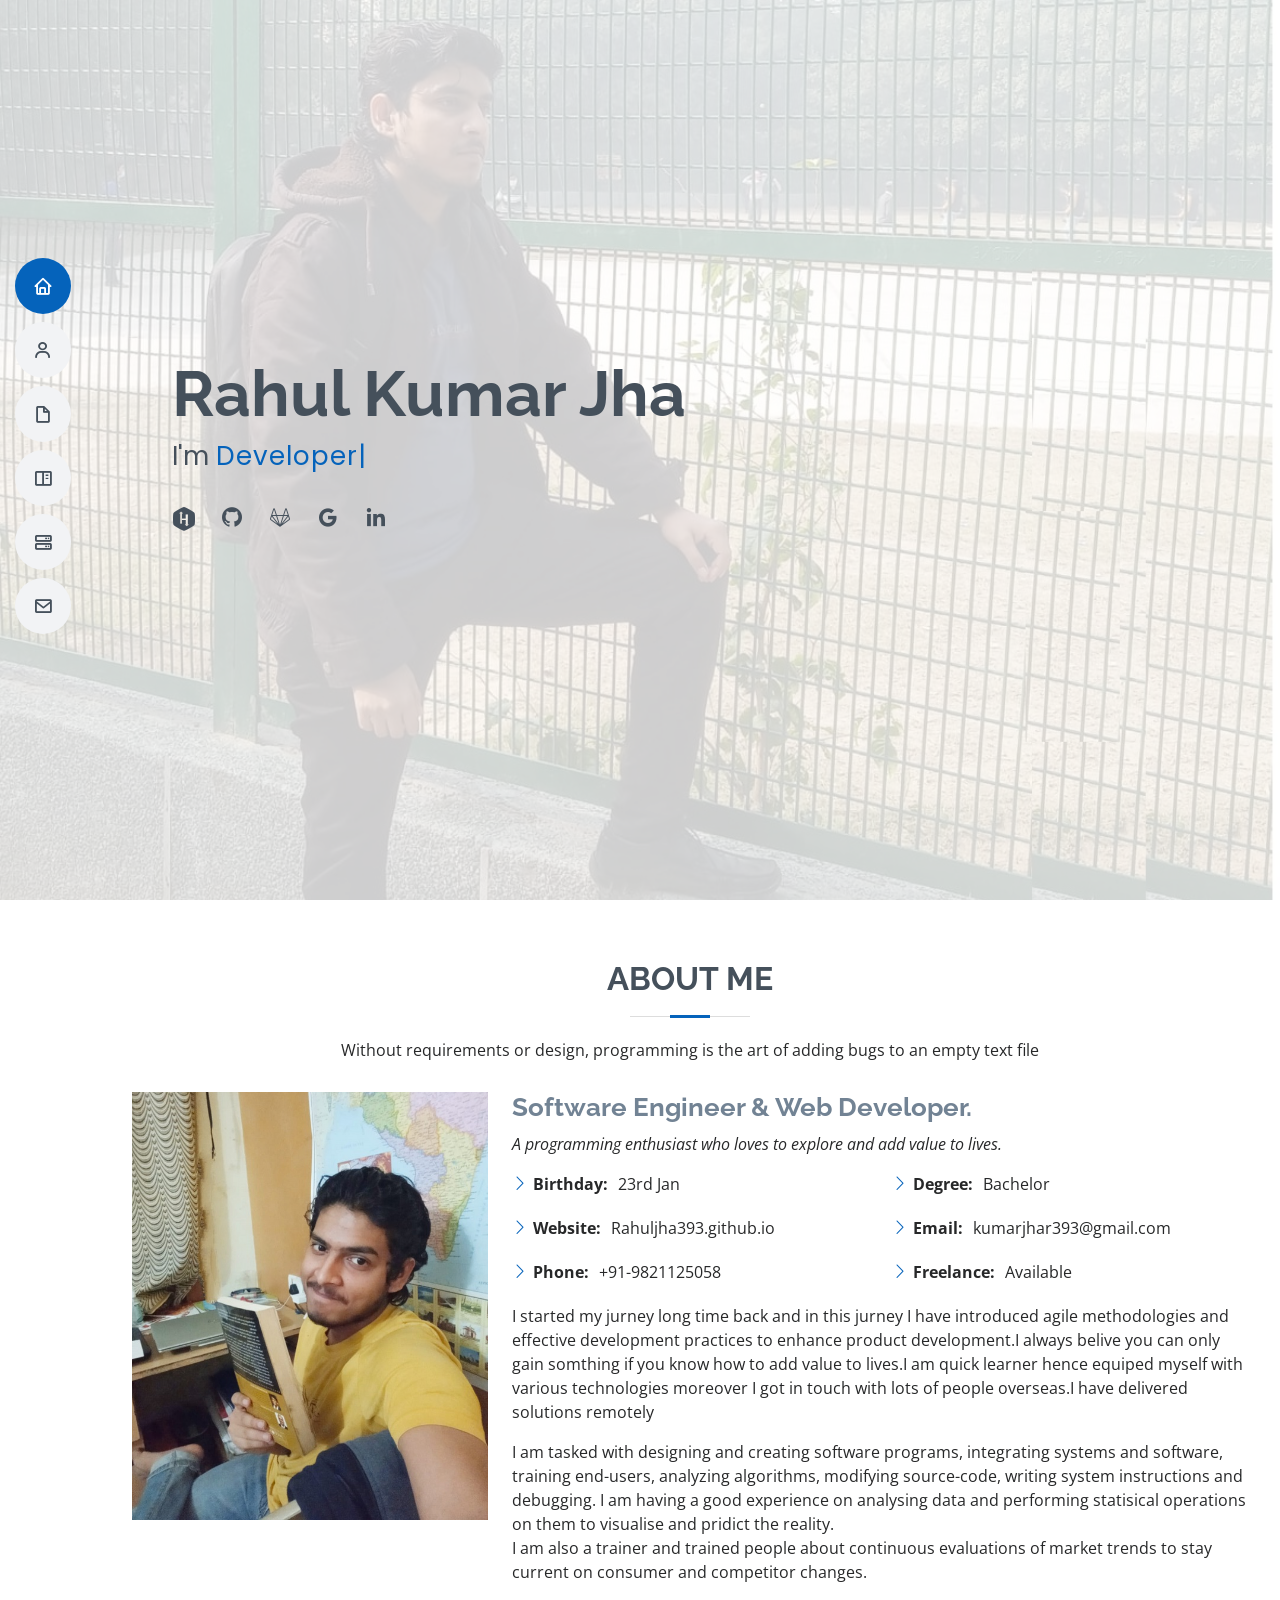
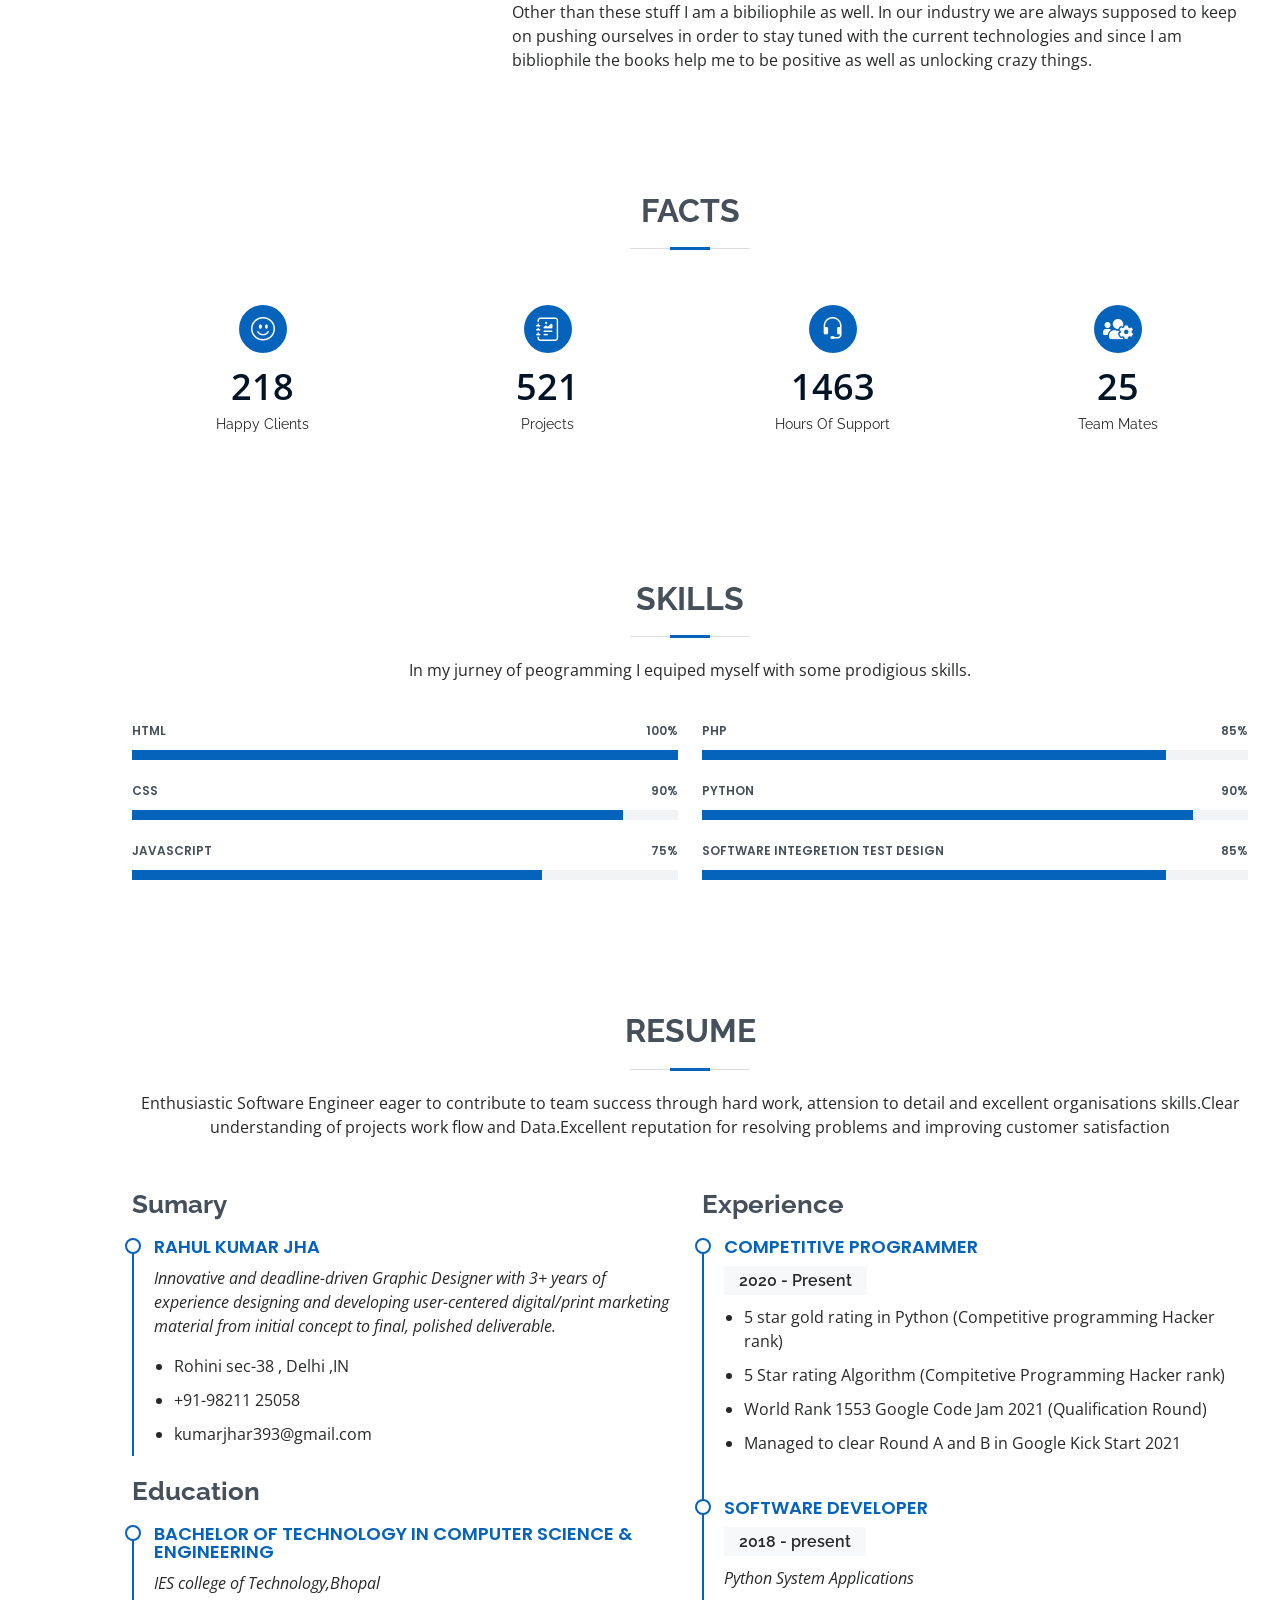
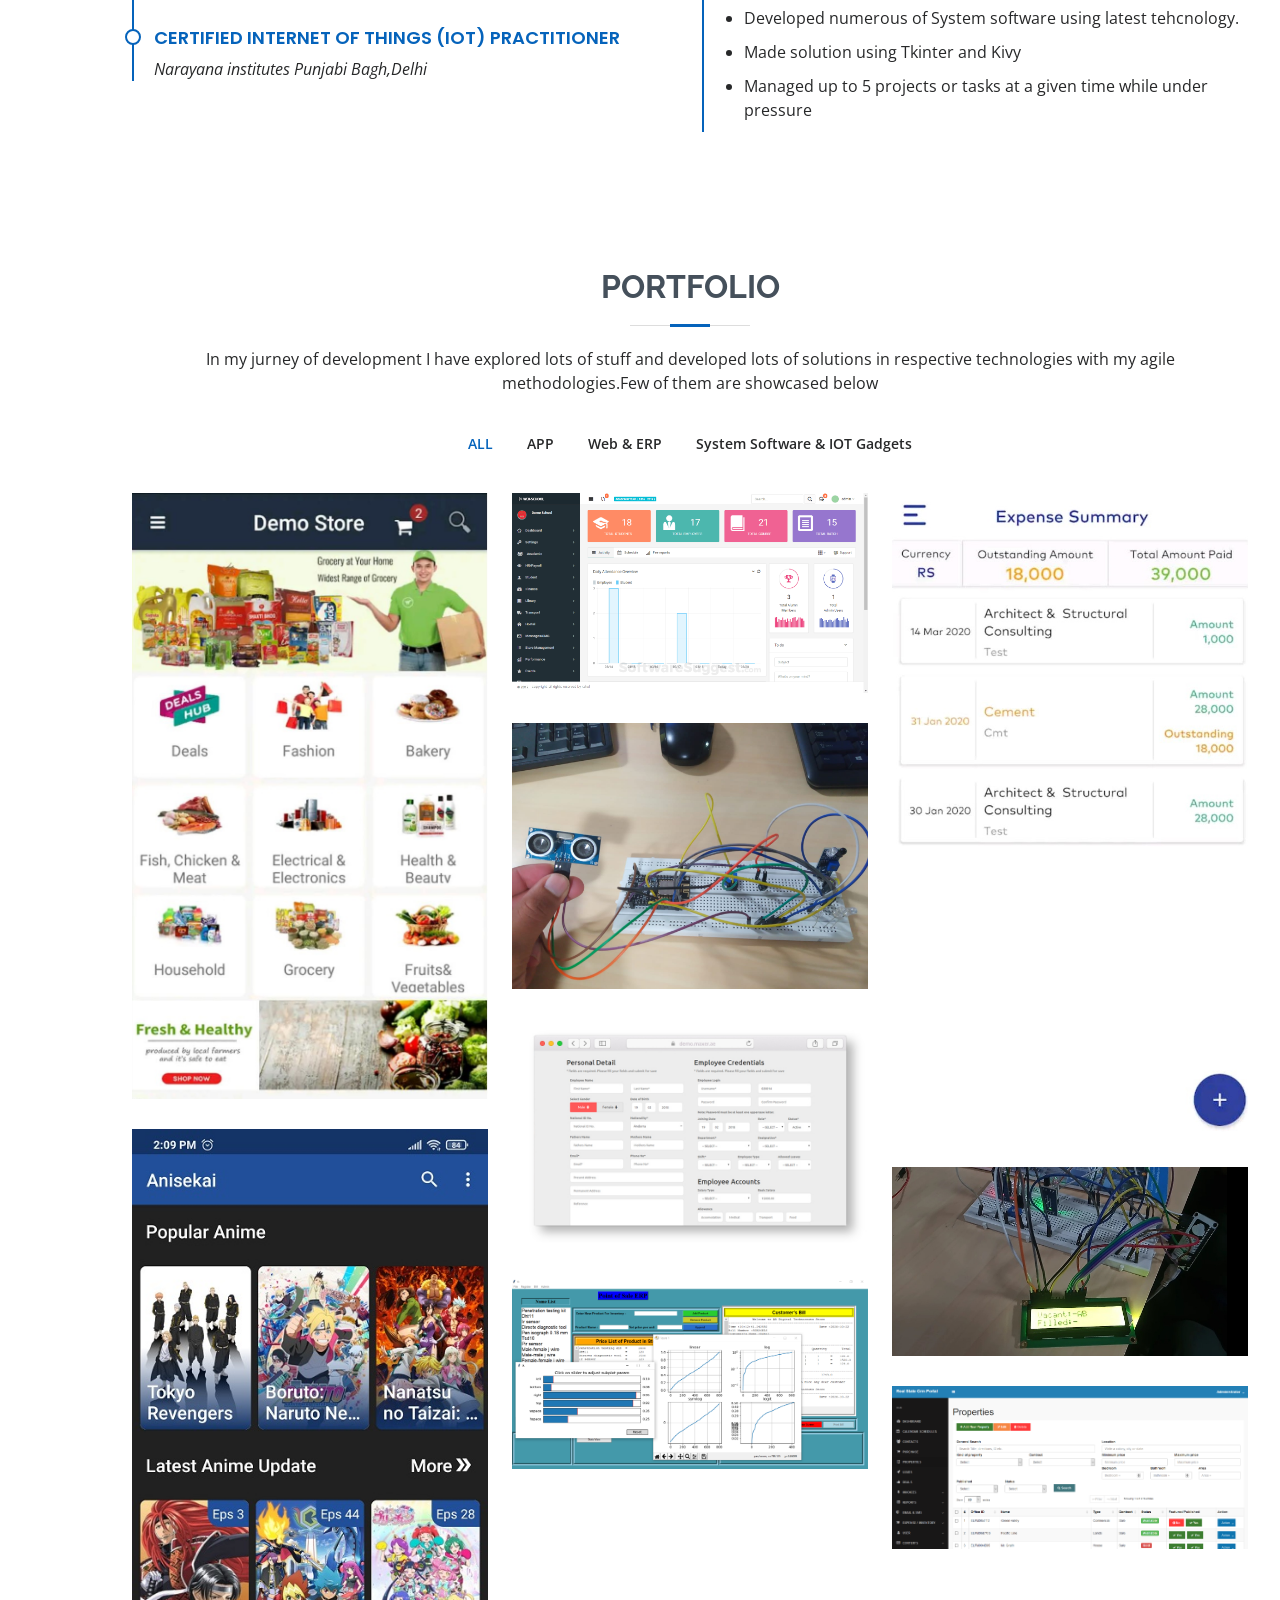
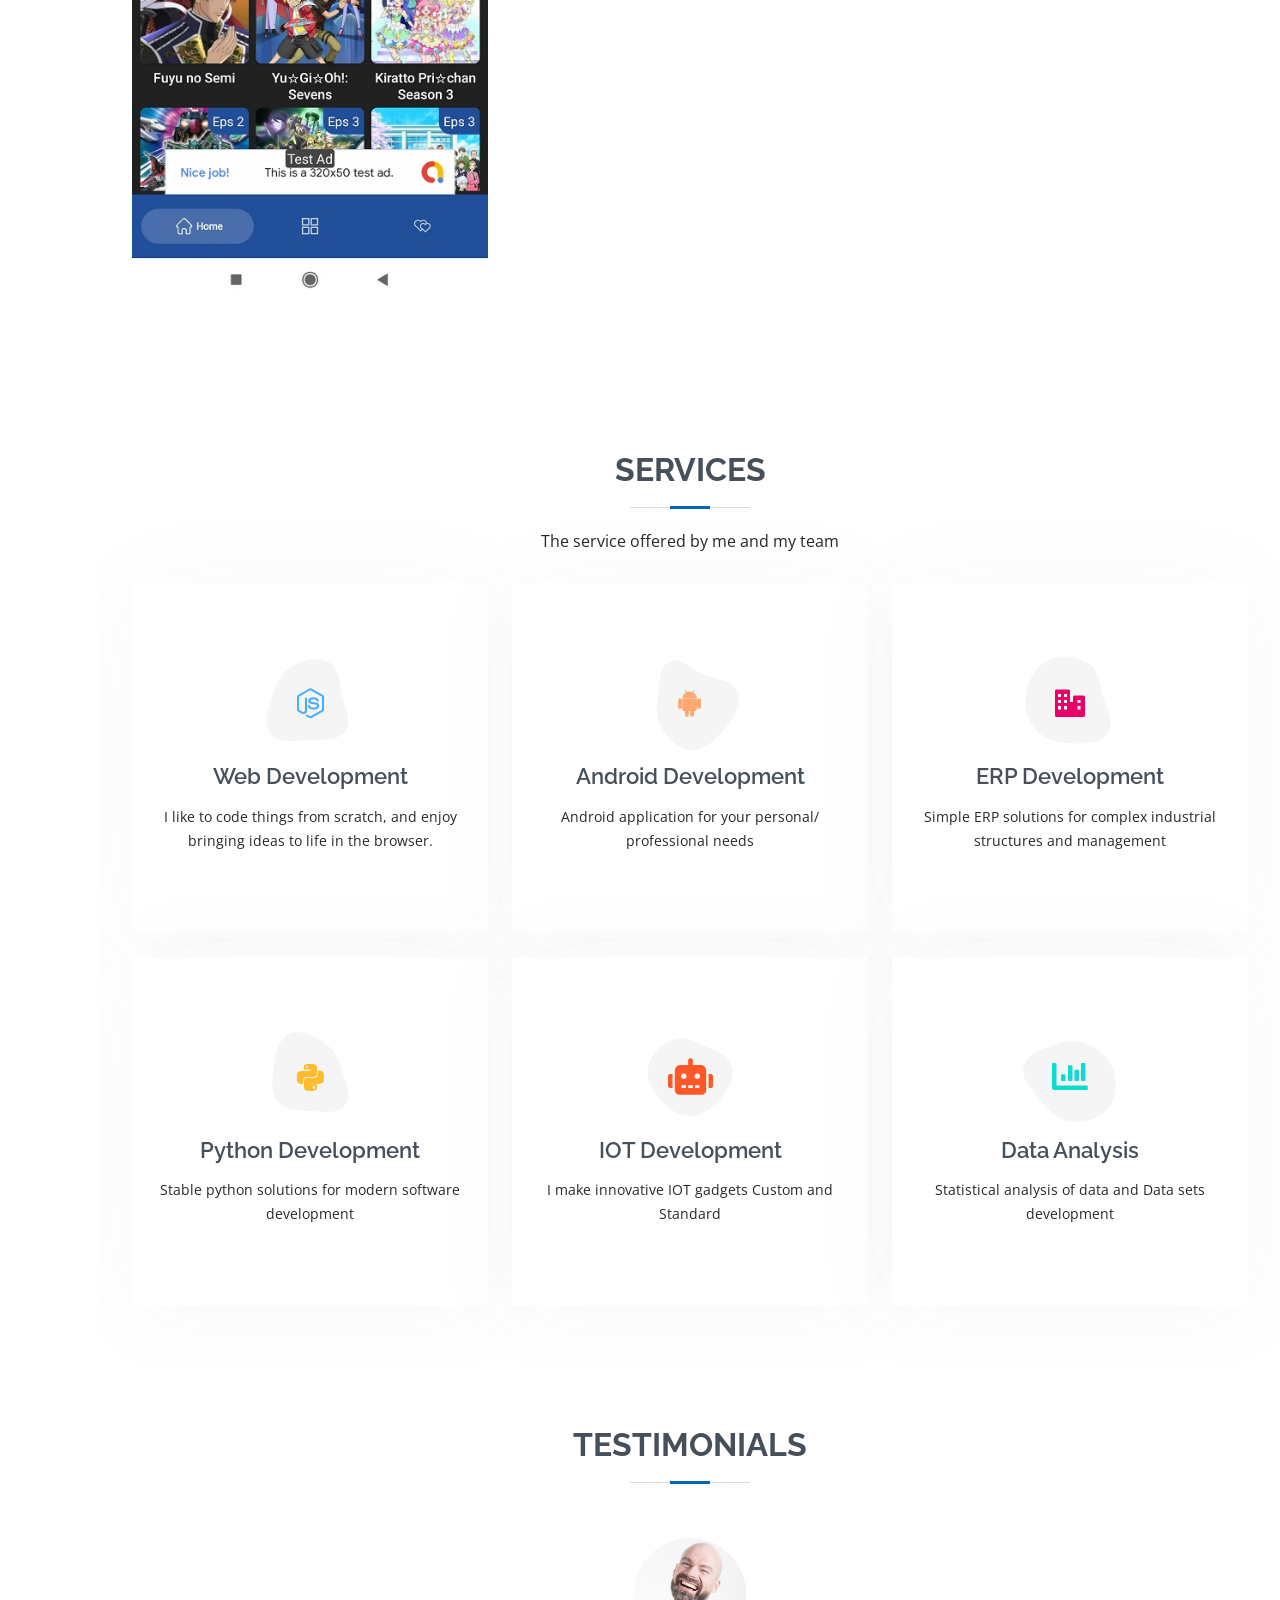
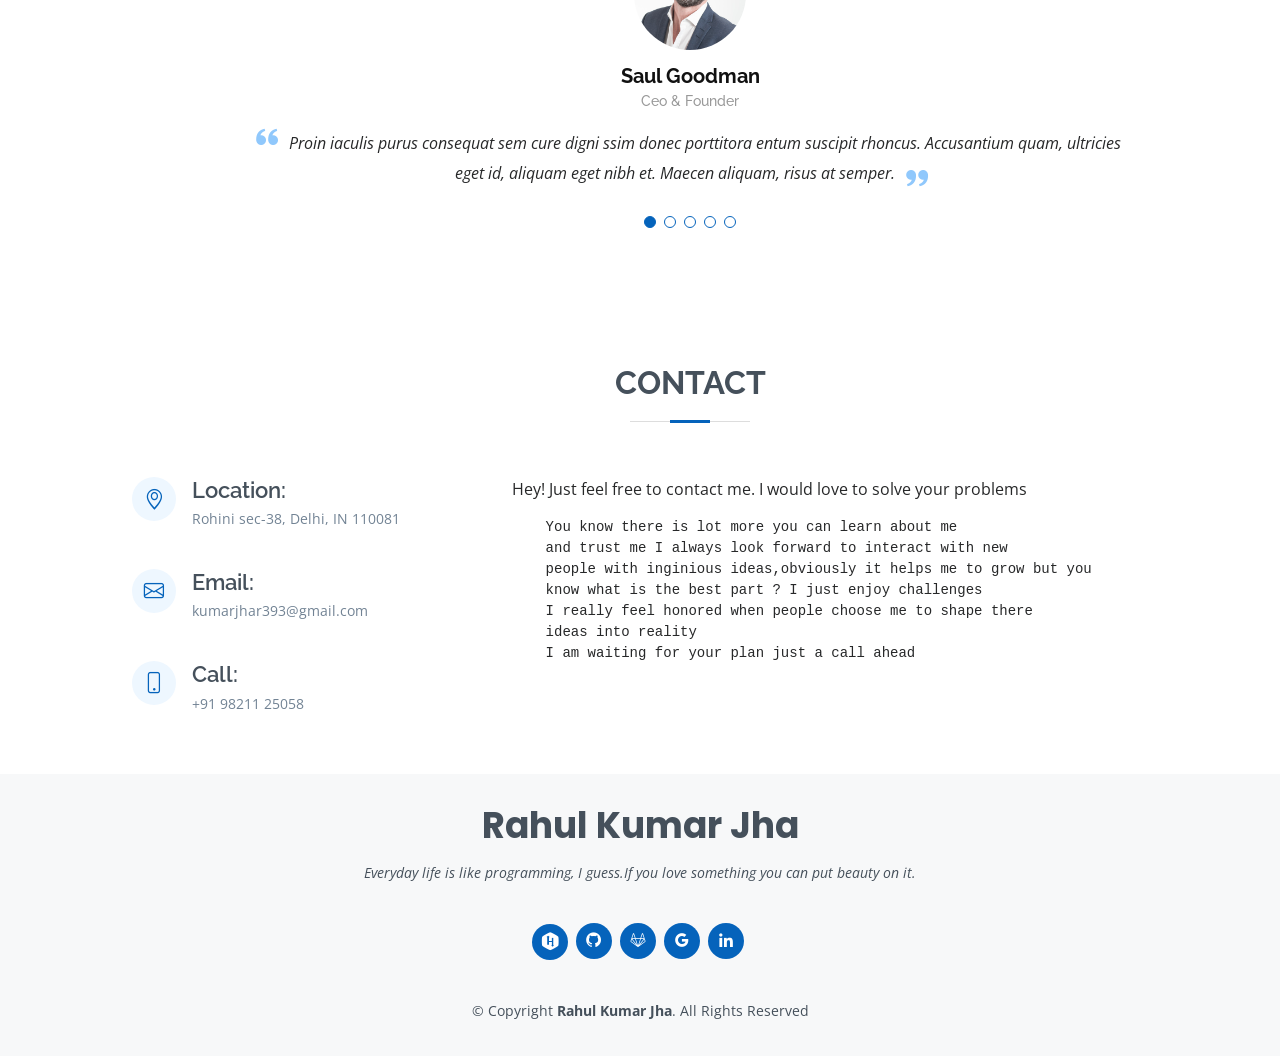
==== commit b445e727: "Uodated index page Added manifest link added script for worker.js" ====
--- a/index.html
+++ b/index.html
@@ -6,8 +6,13 @@
   <meta content="width=device-width, initial-scale=1.0" name="viewport">
 
   <title>Rahul Kumar Jha</title>
-  <meta content="" name="description">
+  <meta content="Portfolio of Rahul Kumar Jha" name="description">
   <meta content="" name="keywords">
+  
+  <meta name="theme-color" content="#eb3656">
+  
+  <!-- Mainfest -->
+  <link rel="manifest" type="text/css" href="manifest.json">
 
   <!-- Favicons -->
   <link href="assets/img/favicon.png" rel="icon">
@@ -740,6 +745,22 @@
 
   <div id="preloader"></div>
   <a href="#" class="back-to-top d-flex align-items-center justify-content-center"><i class="bi bi-arrow-up-short"></i></a>
+  
+  <!-- Service Worker Section -->
+  <script >
+    if ('serviceWorker' in navigator) {
+      navigator.serviceWorker.register('./serviceWorker.js')
+      .then(res=>{
+        console.info('SW registered');
+      })
+      .catch(err=>{
+        console.error('Error in registration SW',err);
+      })
+    }else{
+      console.log("Service Worker is not supported in your browser")
+    }
+  </script>
+  <!-- Service Worler section end -->
 
   <!-- Vendor JS Files -->
   <script src="assets/vendor/aos/aos.js"></script>
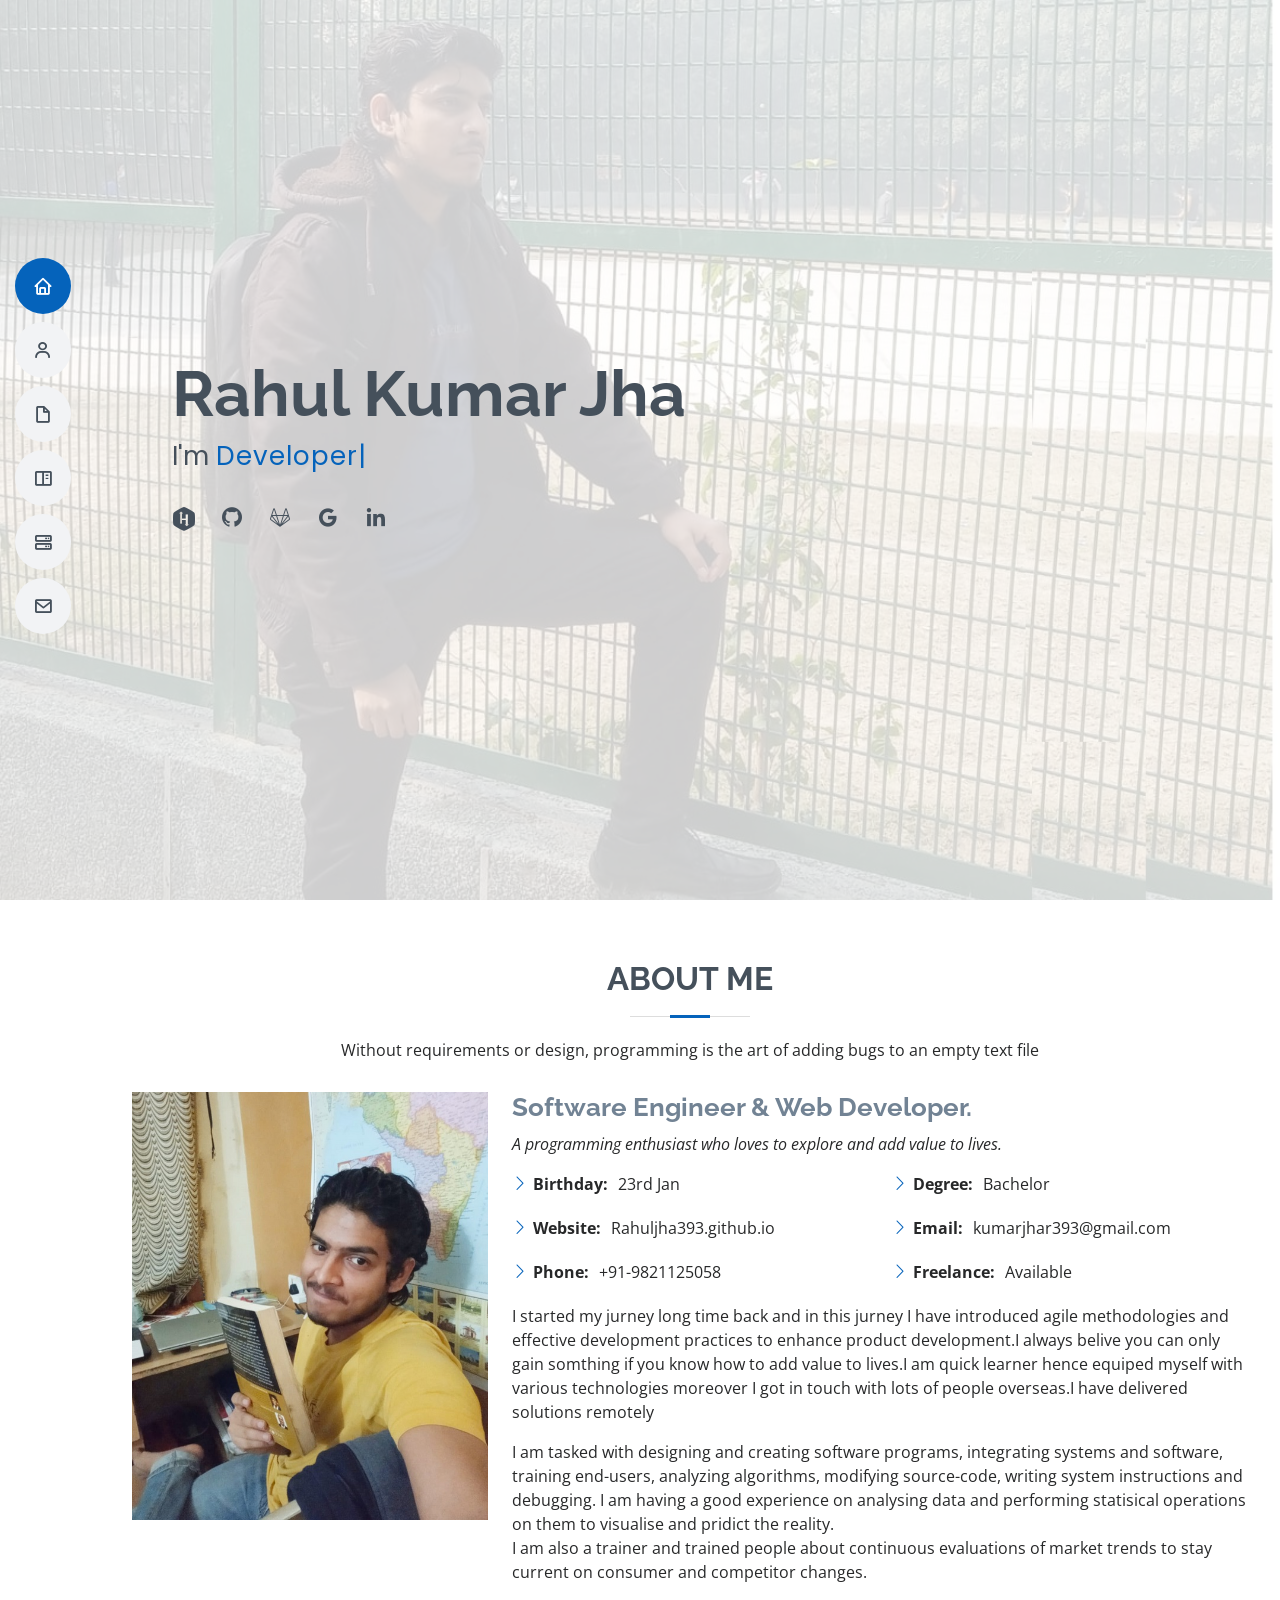
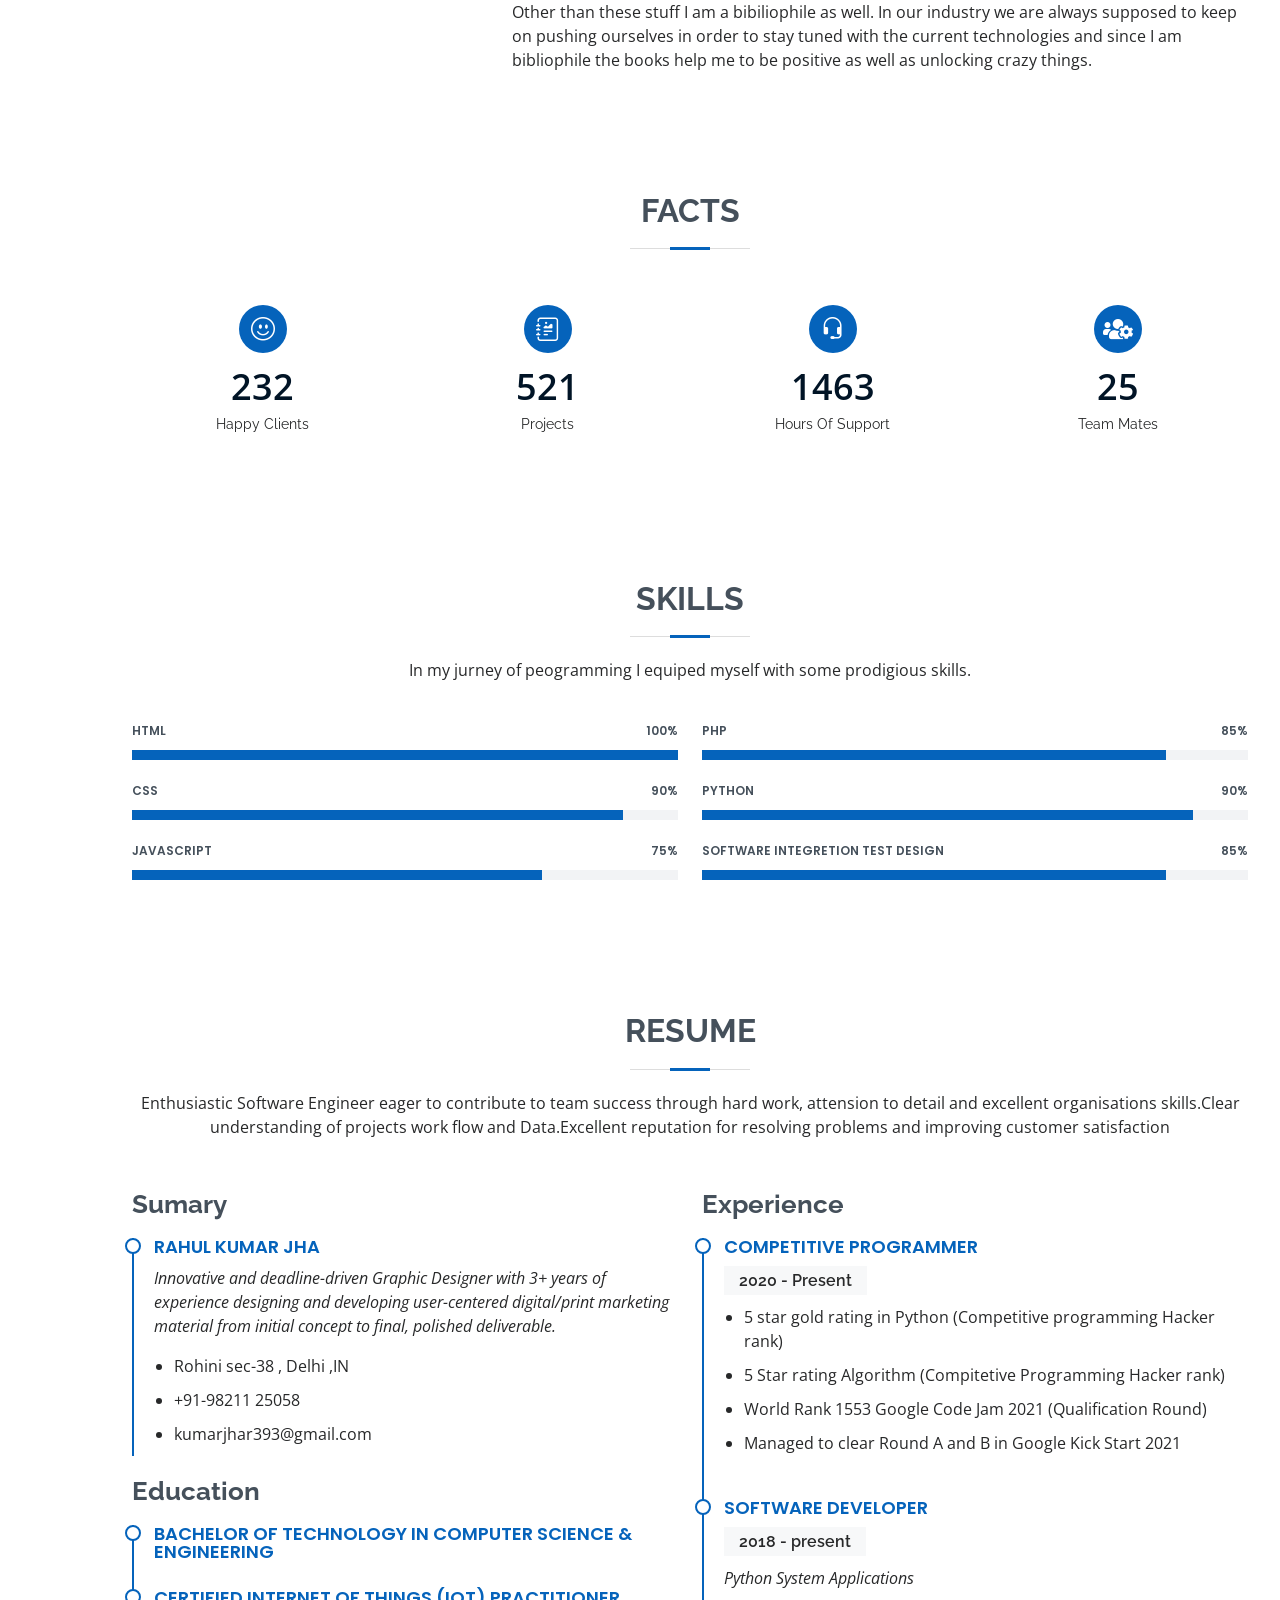
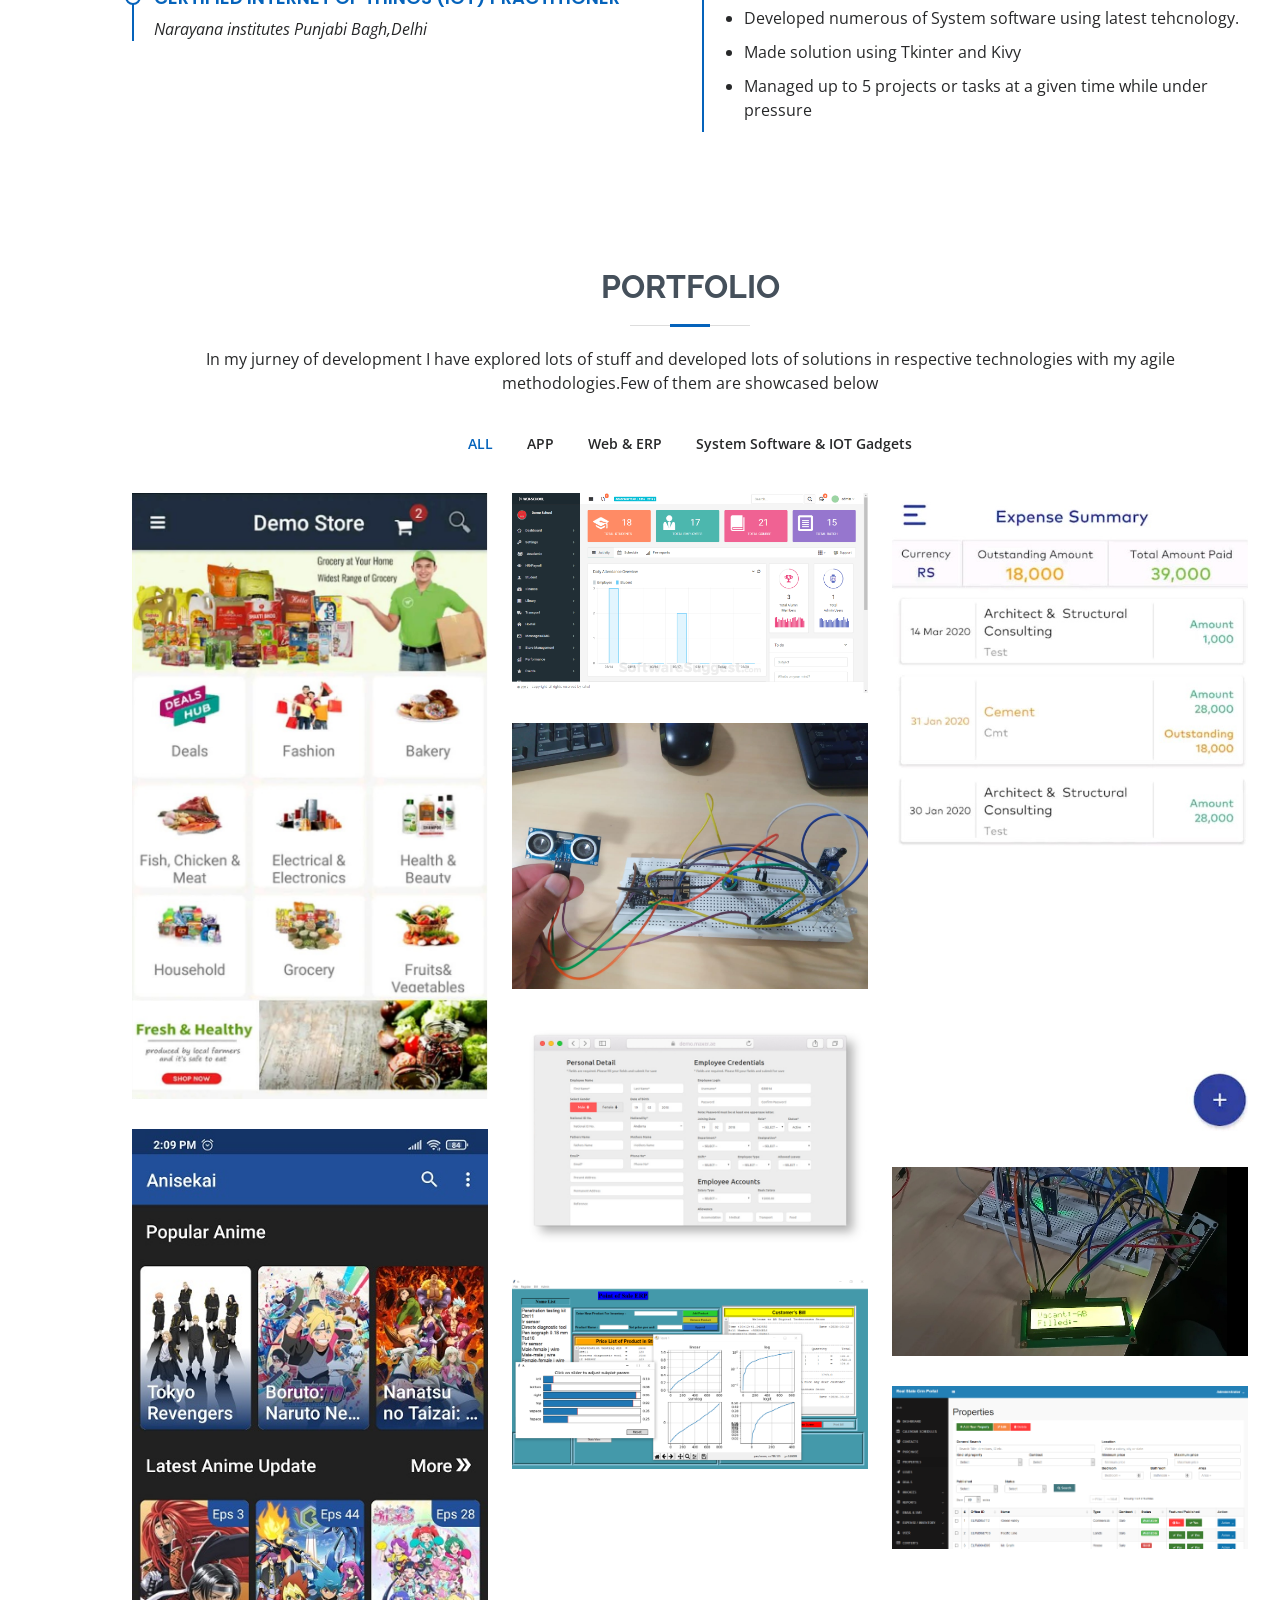
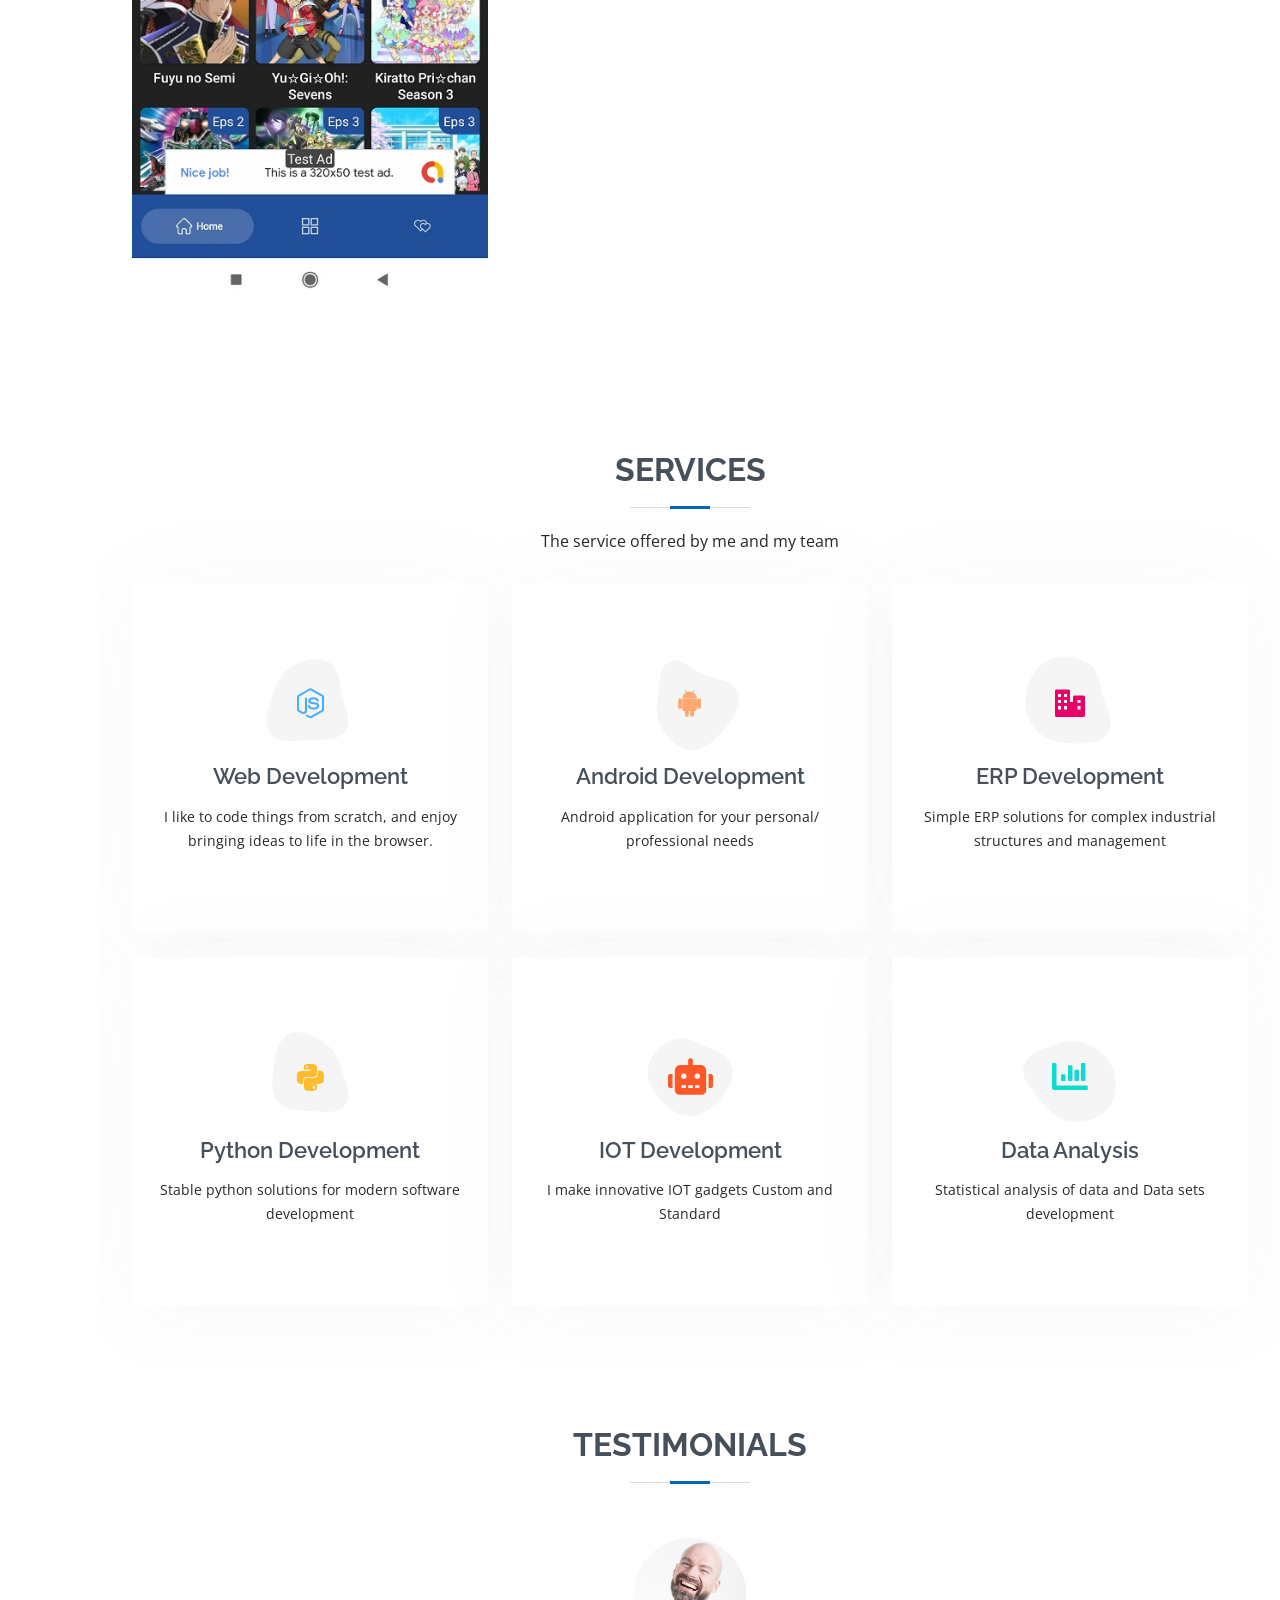
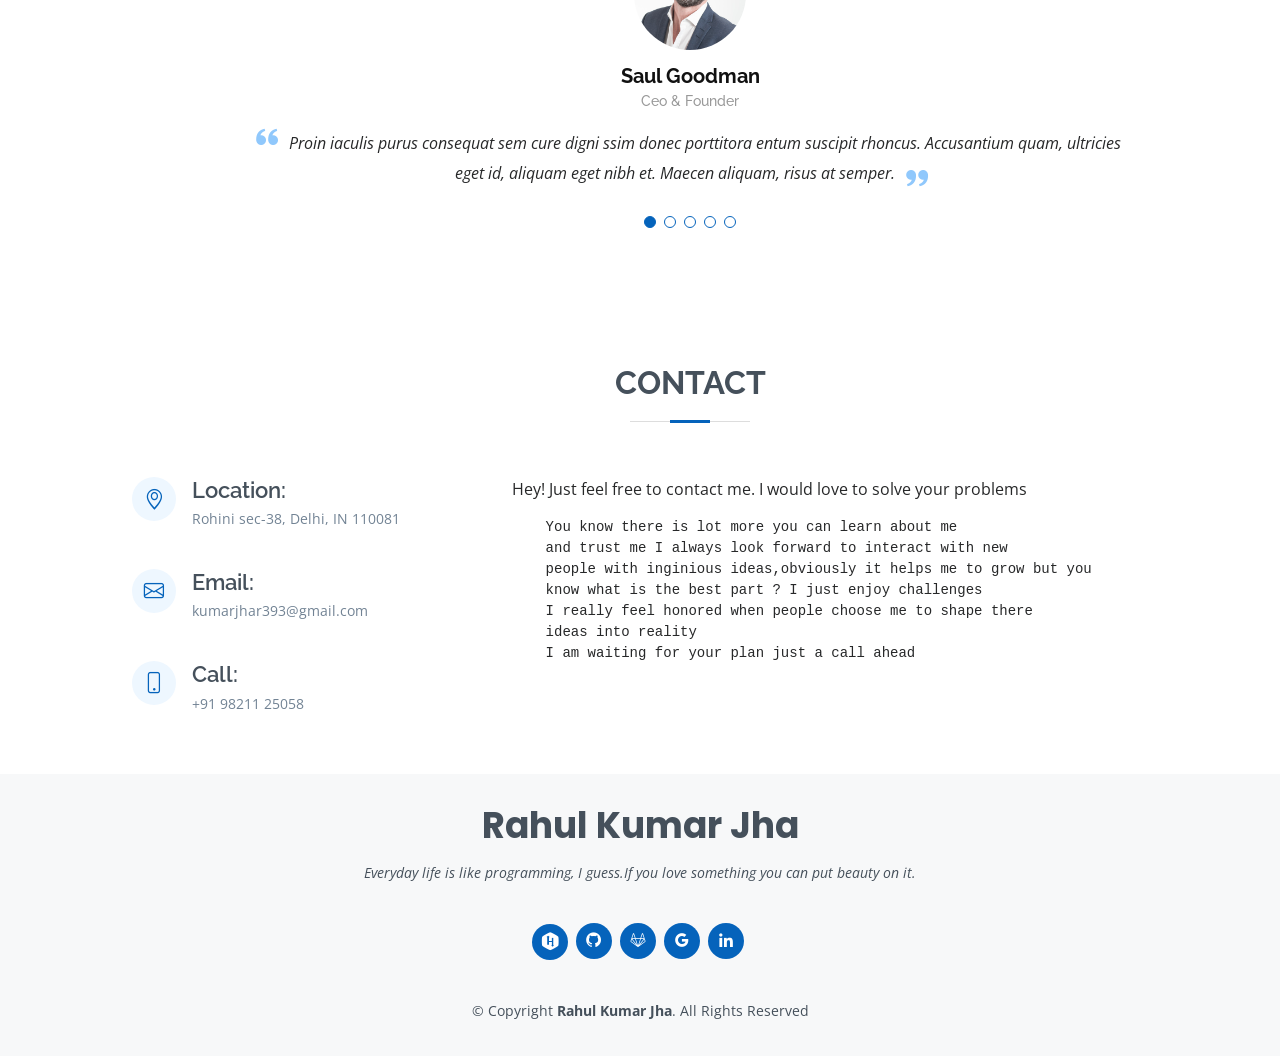
==== commit 09892433: "Update index.html Commented the ClgName" ====
--- a/index.html
+++ b/index.html
@@ -271,7 +271,7 @@
             <div class="resume-item">
               <h4>Bachelor of Technology in Computer Science &amp; Engineering</h4>
               <!-- <h5>2015 - 2016</h5> -->
-              <p><em>IES college of Technology,Bhopal</em></p>
+             <!-- <p><em>IES college of Technology,Bhopal</em></p> -->
               <!-- <p>Qui deserunt veniam. Et sed aliquam labore tempore sed quisquam iusto autem sit. Ea vero voluptatum qui ut dignissimos deleniti nerada porti sand markend</p> -->
             </div>
             <div class="resume-item">
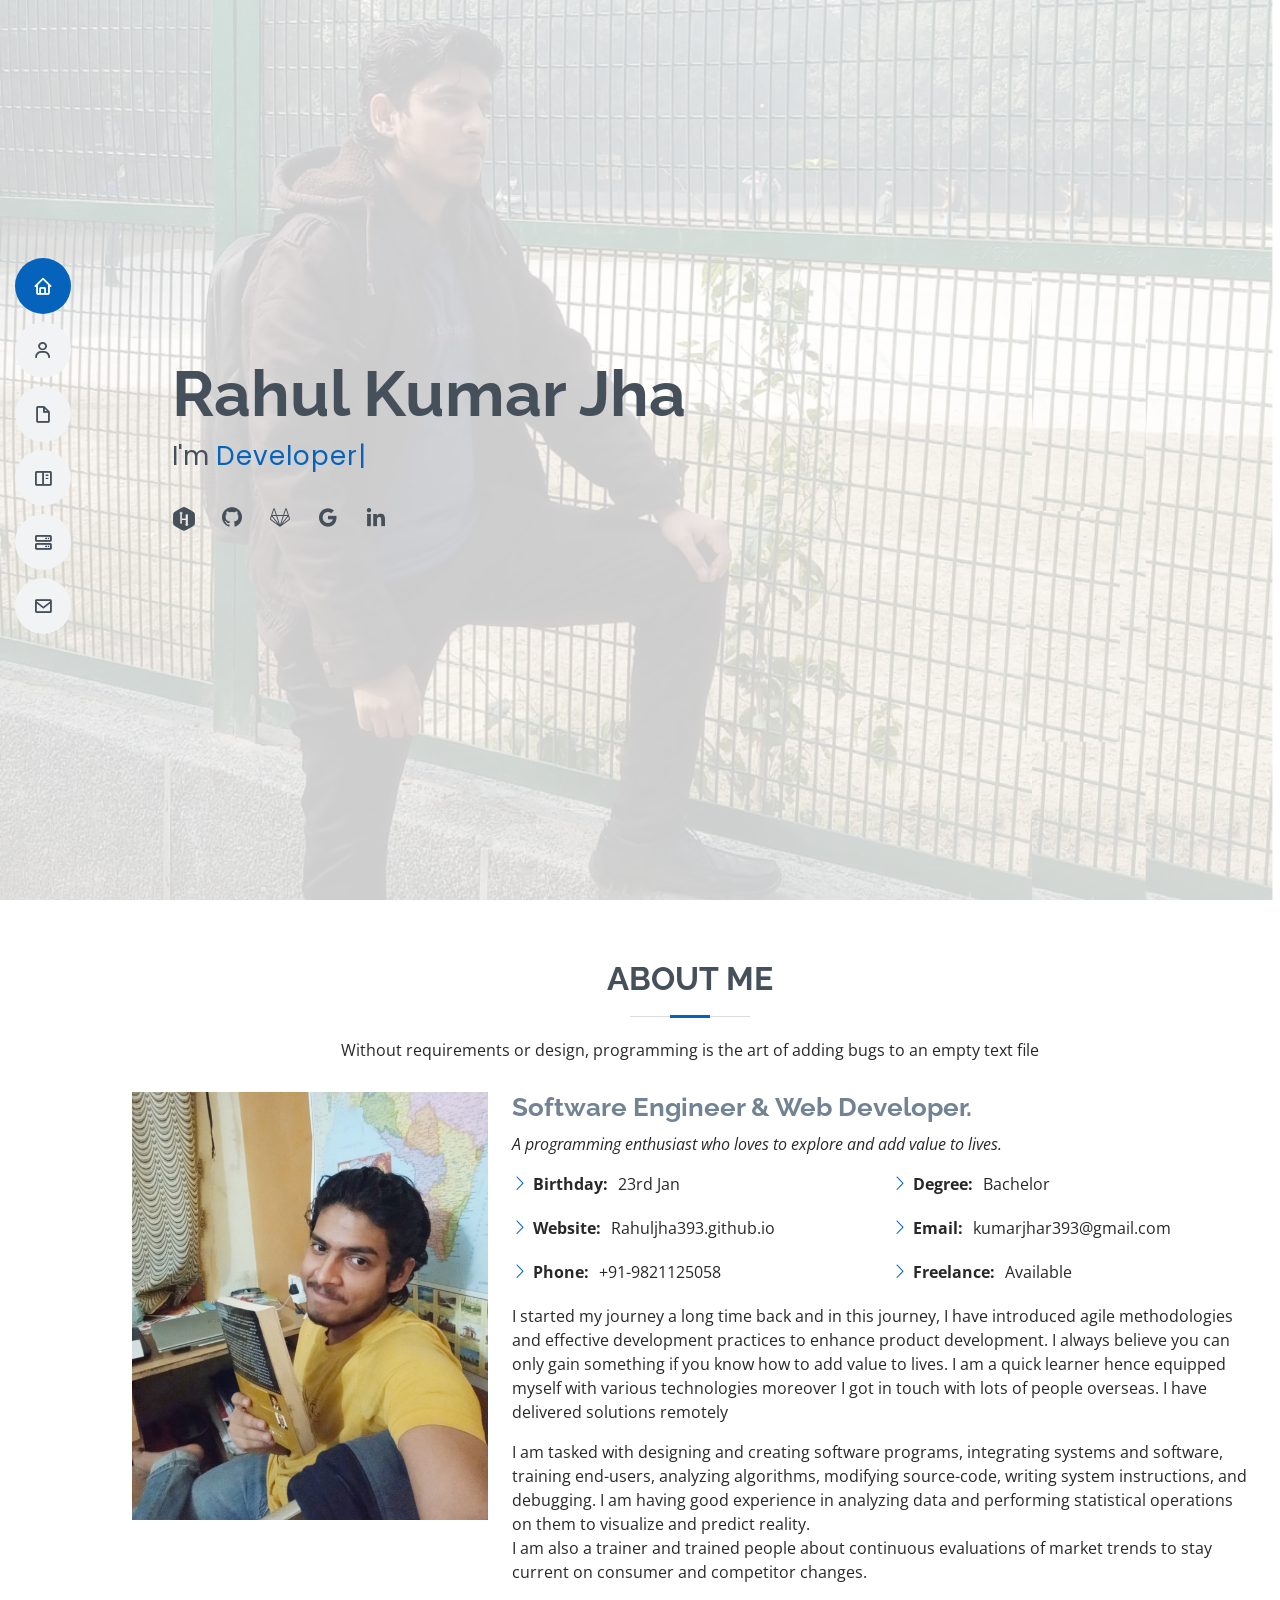
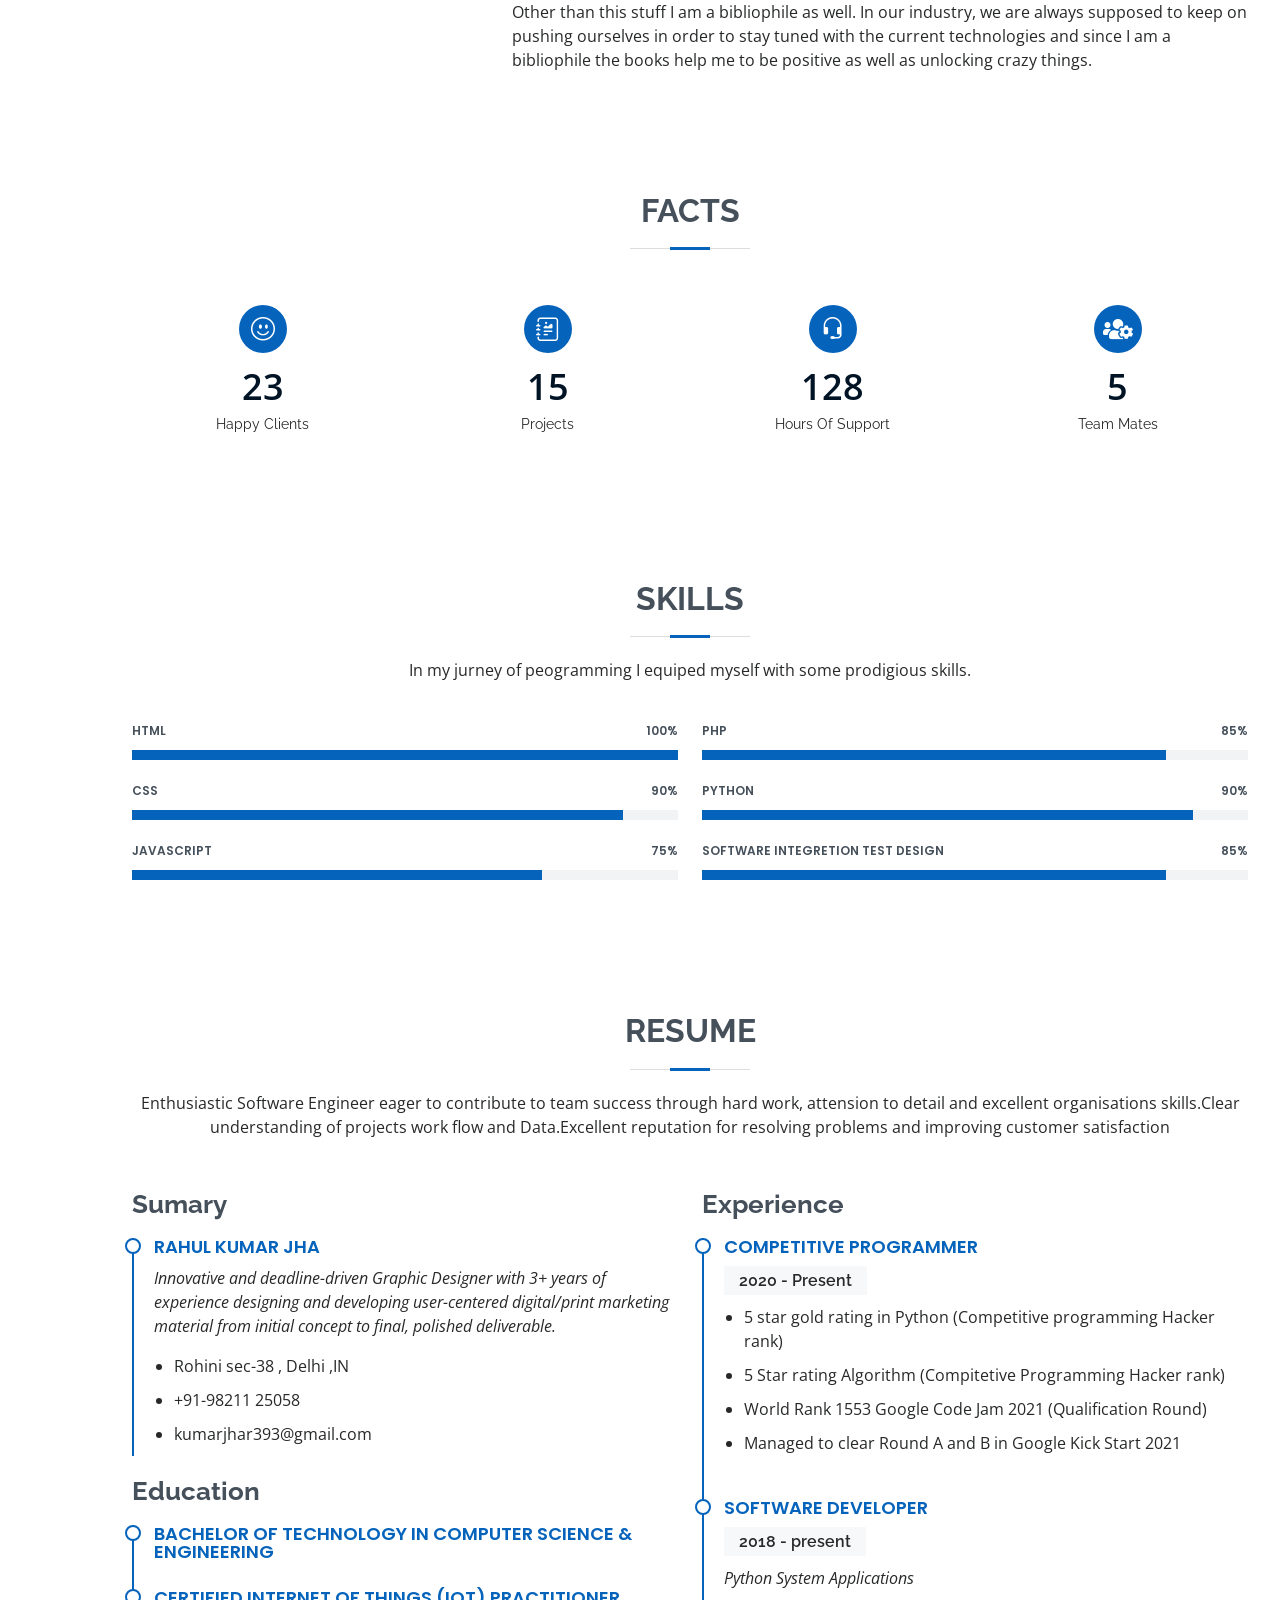
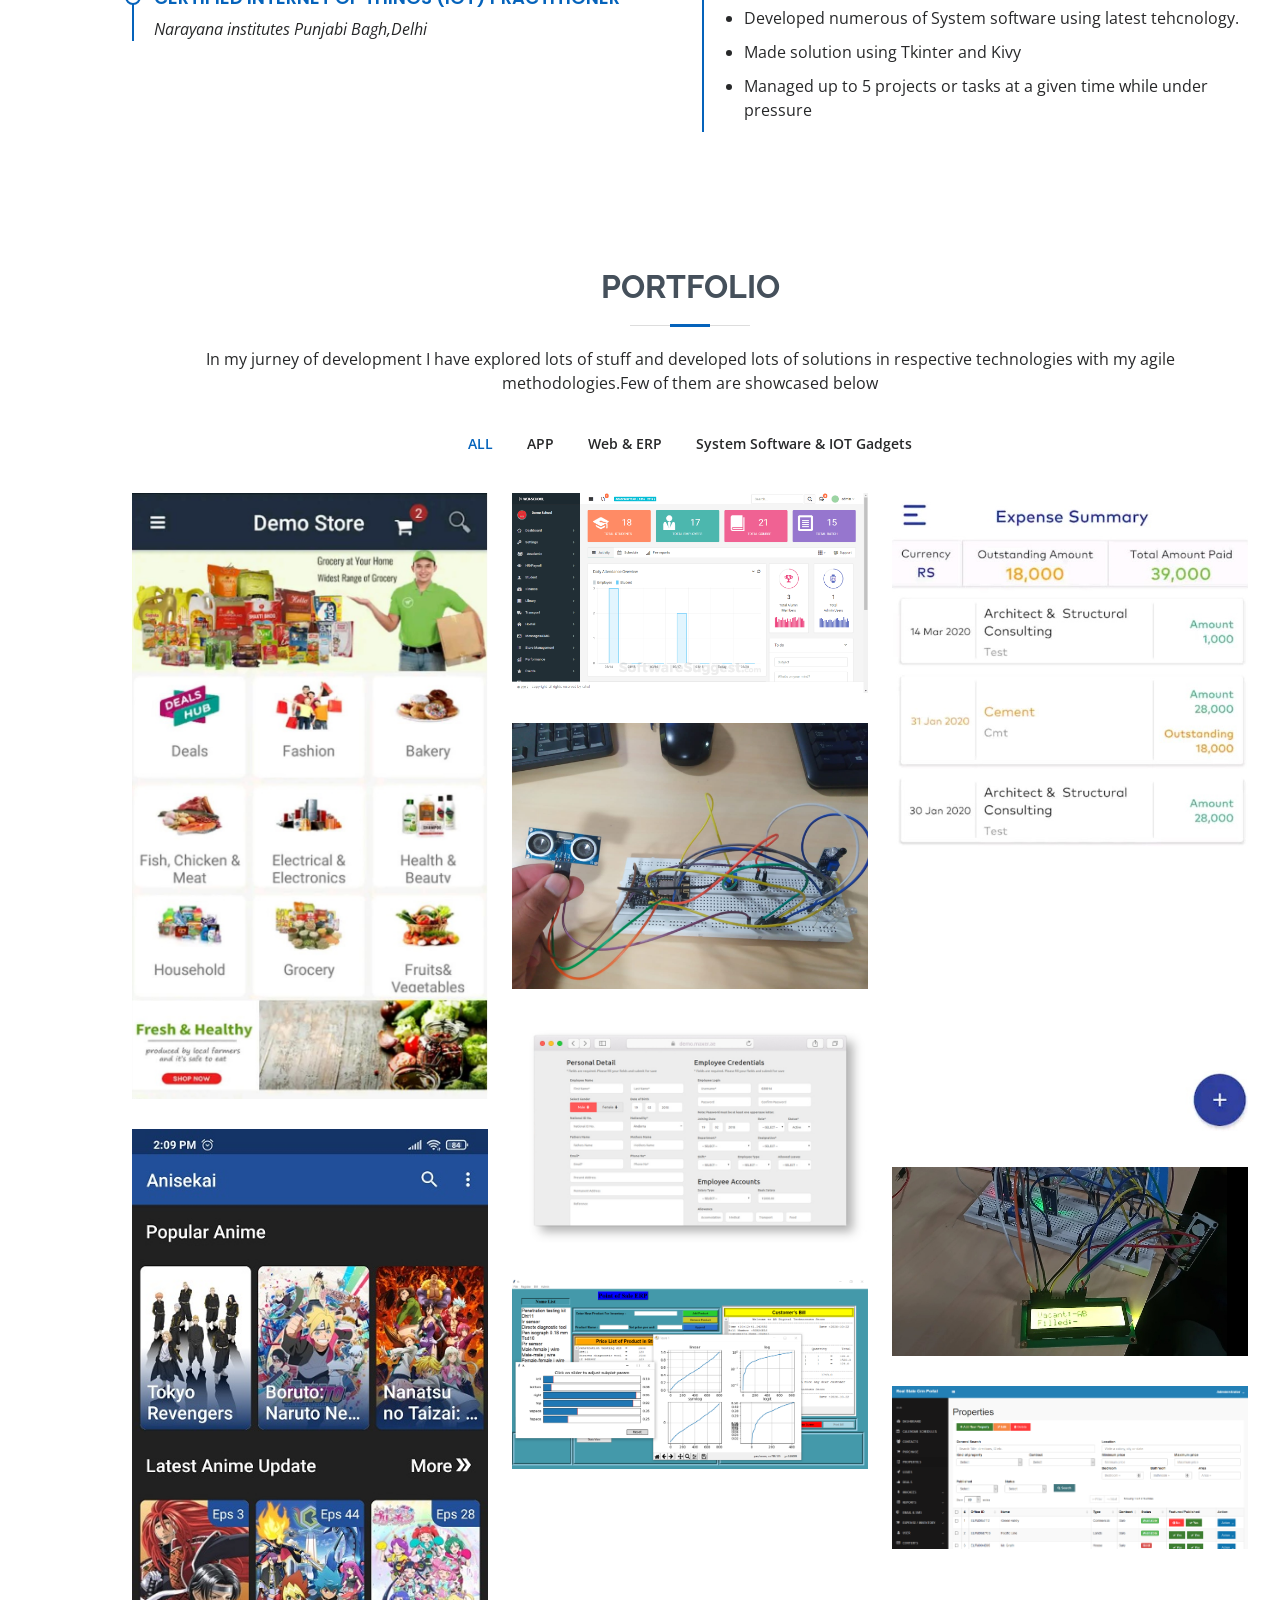
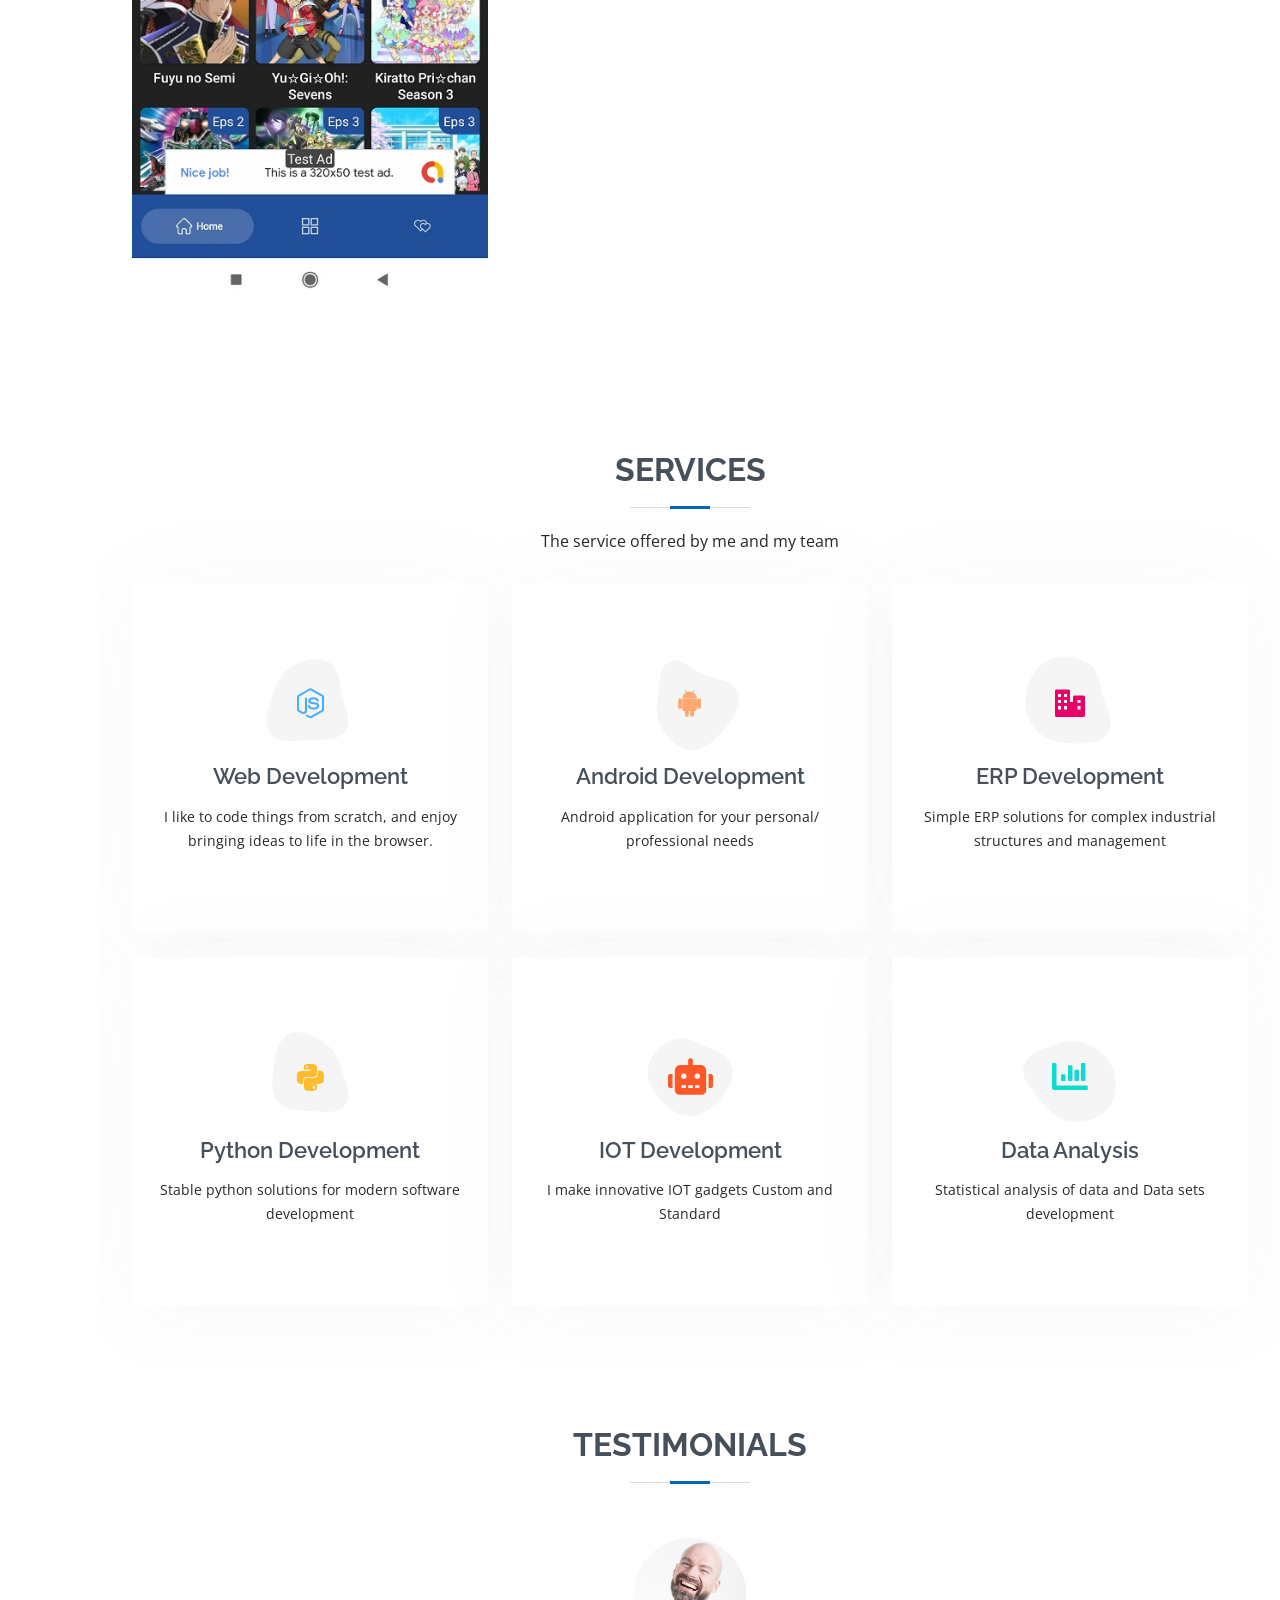
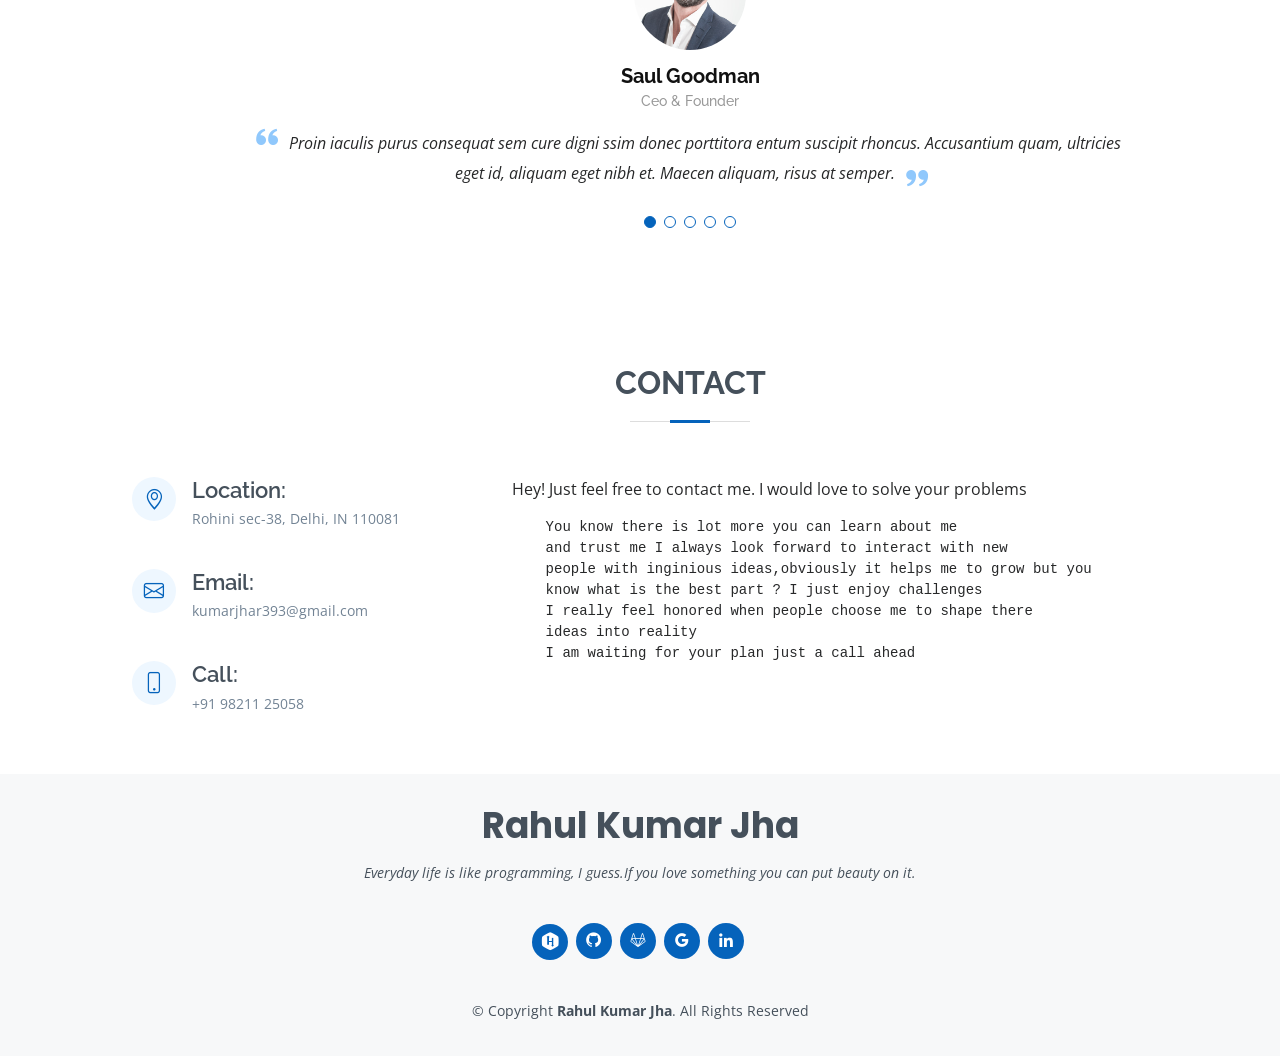
==== commit 33b561f7: "Update index.html Optimized the content of the markup" ====
--- a/index.html
+++ b/index.html
@@ -116,14 +116,14 @@
                 </ul>
               </div>
             </div>
-             <p>I started my jurney long time back and in this jurney I have introduced agile methodologies and effective development practices to enhance product development.I always belive you can only gain somthing if you know how to add value to lives.I am quick learner hence equiped myself with various technologies moreover I got in touch with lots of people overseas.I have delivered solutions remotely 
+             <p>I started my journey a long time back and in this journey, I have introduced agile methodologies and effective development practices to enhance product development. I always believe you can only gain something if you know how to add value to lives. I am a quick learner hence equipped myself with various technologies moreover I got in touch with lots of people overseas. I have delivered solutions remotely
              </p>
             <p>
-              I am tasked with designing and creating software programs, integrating systems and software, training end-users, analyzing algorithms, modifying source-code, writing system instructions and debugging. I am having a good experience on analysing data and performing statisical operations on them to visualise and pridict the reality.<br>
+              I am tasked with designing and creating software programs, integrating systems and software, training end-users, analyzing algorithms, modifying source-code, writing system instructions, and debugging. I am having good experience in analyzing data and performing statistical operations on them to visualize and predict reality.<br>
               I am also a trainer and trained people about continuous evaluations of market trends to stay current on consumer and competitor changes.
             </p>
             <p>
-              Other than these stuff I am a bibiliophile as well. In our industry we are always supposed to keep on pushing ourselves in order to stay tuned with the current technologies and since I am bibliophile the books help me to be positive as well as unlocking crazy things.
+              Other than this stuff I am a bibliophile as well. In our industry, we are always supposed to keep on pushing ourselves in order to stay tuned with the current technologies and since I am a bibliophile the books help me to be positive as well as unlocking crazy things.
             </p>
           </div>
         </div>
@@ -144,7 +144,7 @@
           <div class="col-lg-3 col-md-6">
             <div class="count-box">
               <i class="bi bi-emoji-smile"></i>
-              <span data-purecounter-start="0" data-purecounter-end="232" data-purecounter-duration="1" class="purecounter"></span>
+              <span data-purecounter-start="0" data-purecounter-end="23" data-purecounter-duration="1" class="purecounter"></span>
               <p>Happy Clients</p>
             </div>
           </div>
@@ -152,7 +152,7 @@
           <div class="col-lg-3 col-md-6 mt-5 mt-md-0">
             <div class="count-box">
               <i class="bi bi-journal-richtext"></i>
-              <span data-purecounter-start="0" data-purecounter-end="521" data-purecounter-duration="1" class="purecounter"></span>
+              <span data-purecounter-start="0" data-purecounter-end="15" data-purecounter-duration="1" class="purecounter"></span>
               <p>Projects</p>
             </div>
           </div>
@@ -160,7 +160,7 @@
           <div class="col-lg-3 col-md-6 mt-5 mt-lg-0">
             <div class="count-box">
               <i class="bi bi-headset"></i>
-              <span data-purecounter-start="0" data-purecounter-end="1463" data-purecounter-duration="1" class="purecounter"></span>
+              <span data-purecounter-start="0" data-purecounter-end="170" data-purecounter-duration="1" class="purecounter"></span>
               <p>Hours Of Support</p>
             </div>
           </div>
@@ -169,7 +169,7 @@
             <div class="count-box">
               <!-- <i class="bi bi-award"></i> -->
               <i class="fas fa-users-cog"></i>
-              <span data-purecounter-start="0" data-purecounter-end="25" data-purecounter-duration="1" class="purecounter"></span>
+              <span data-purecounter-start="0" data-purecounter-end="5" data-purecounter-duration="1" class="purecounter"></span>
               <p>Team Mates</p>
             </div>
           </div>
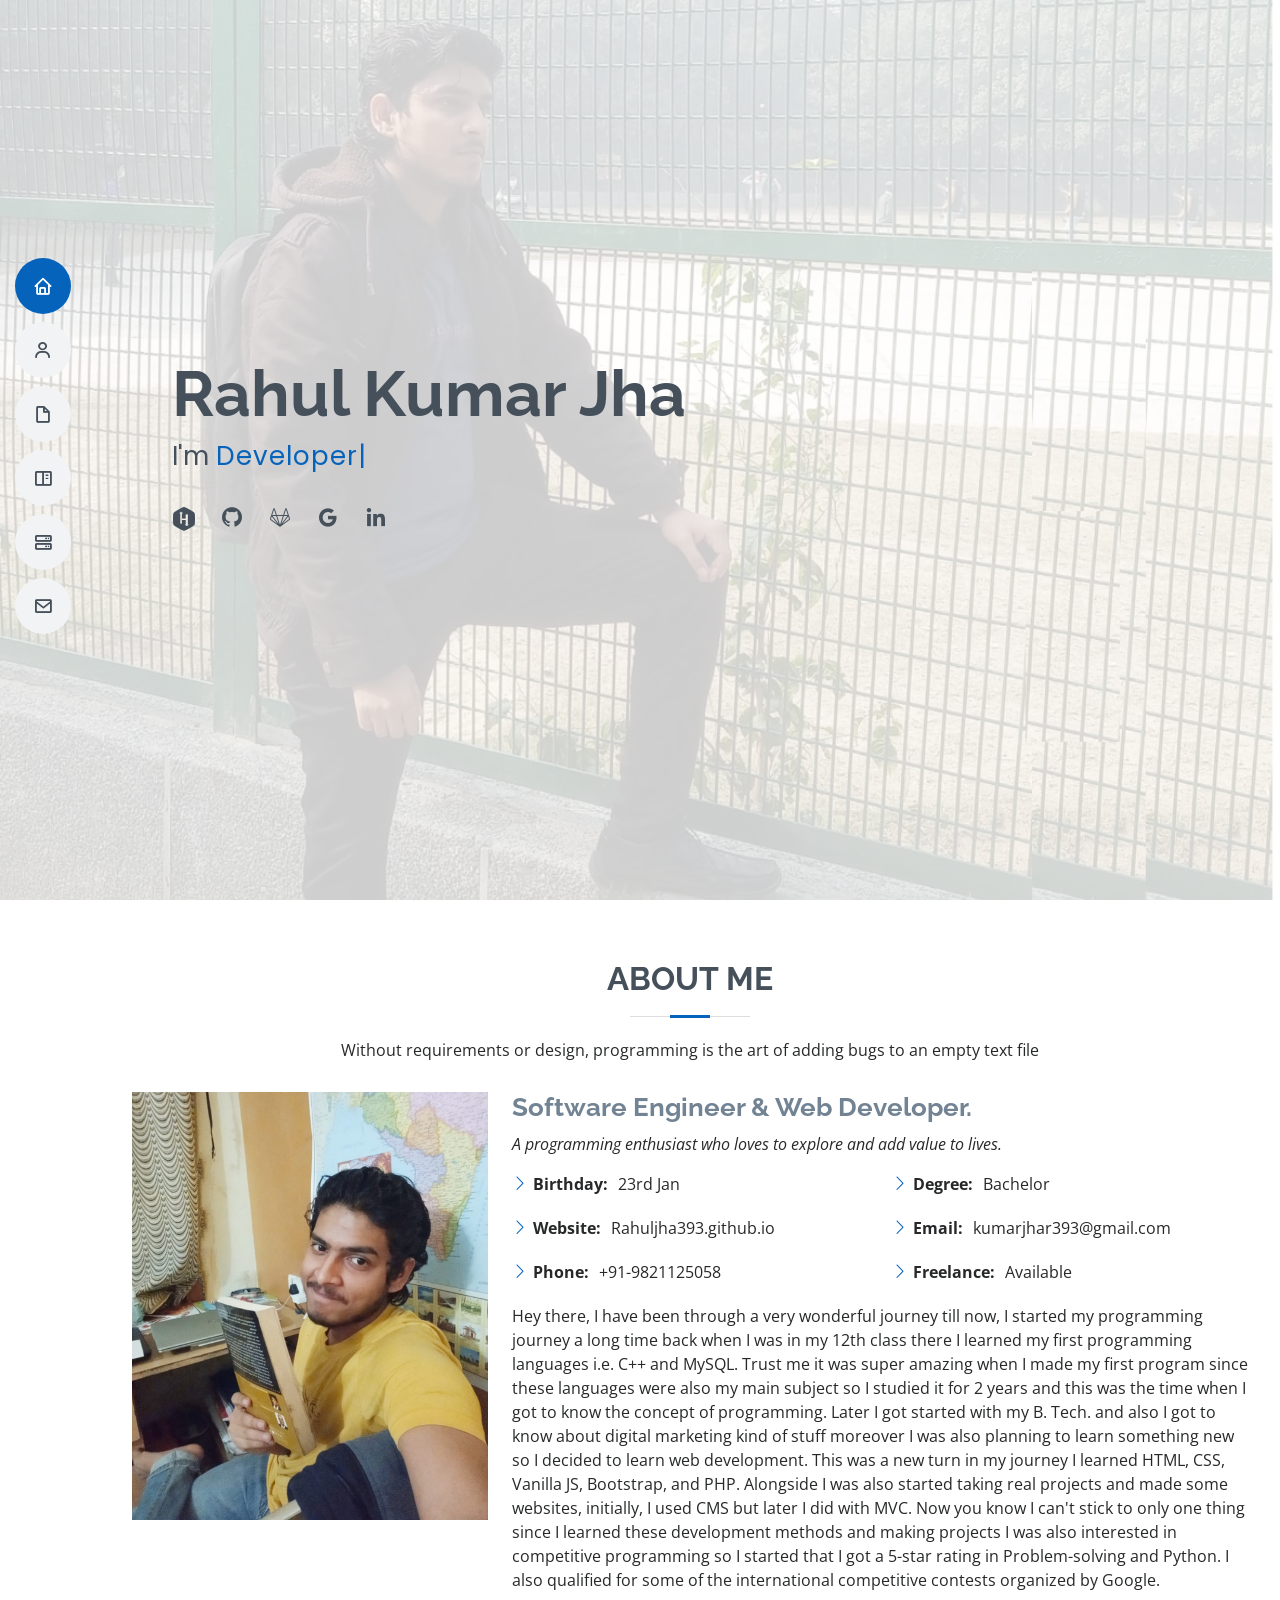
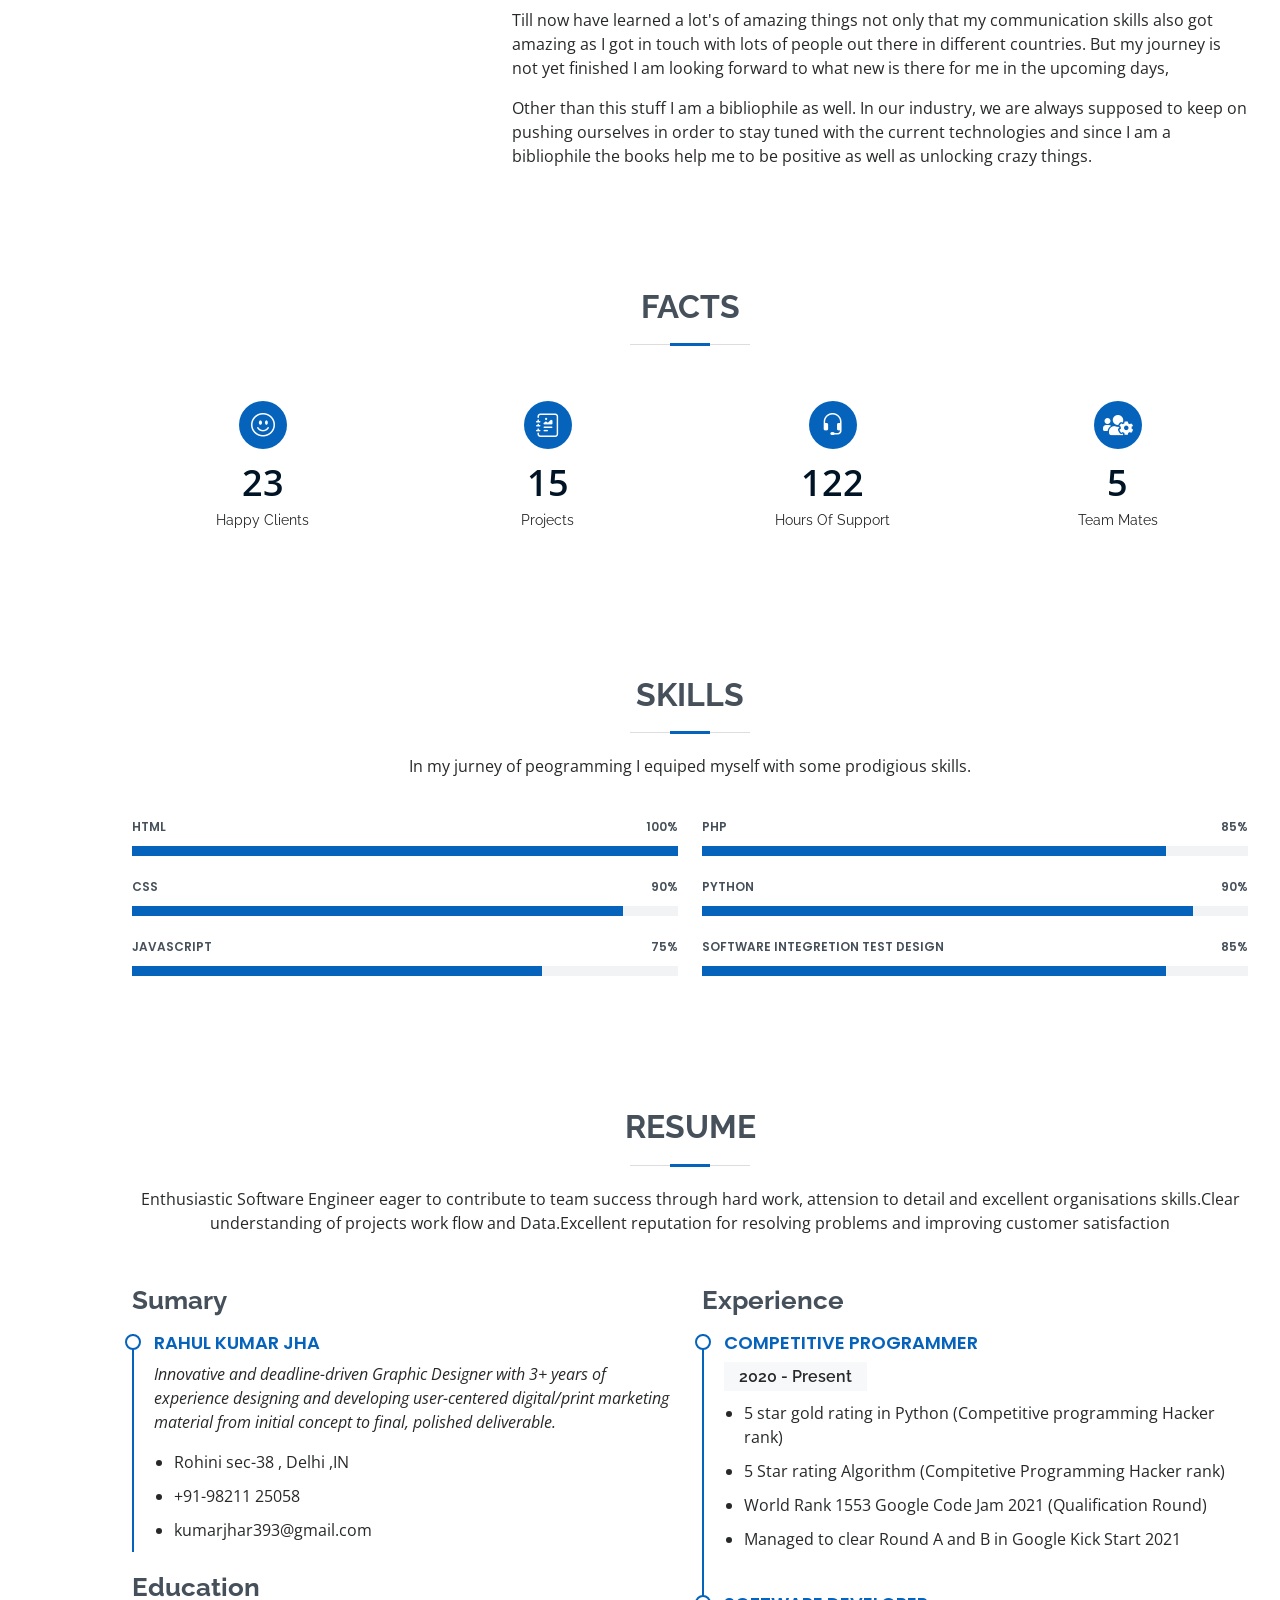
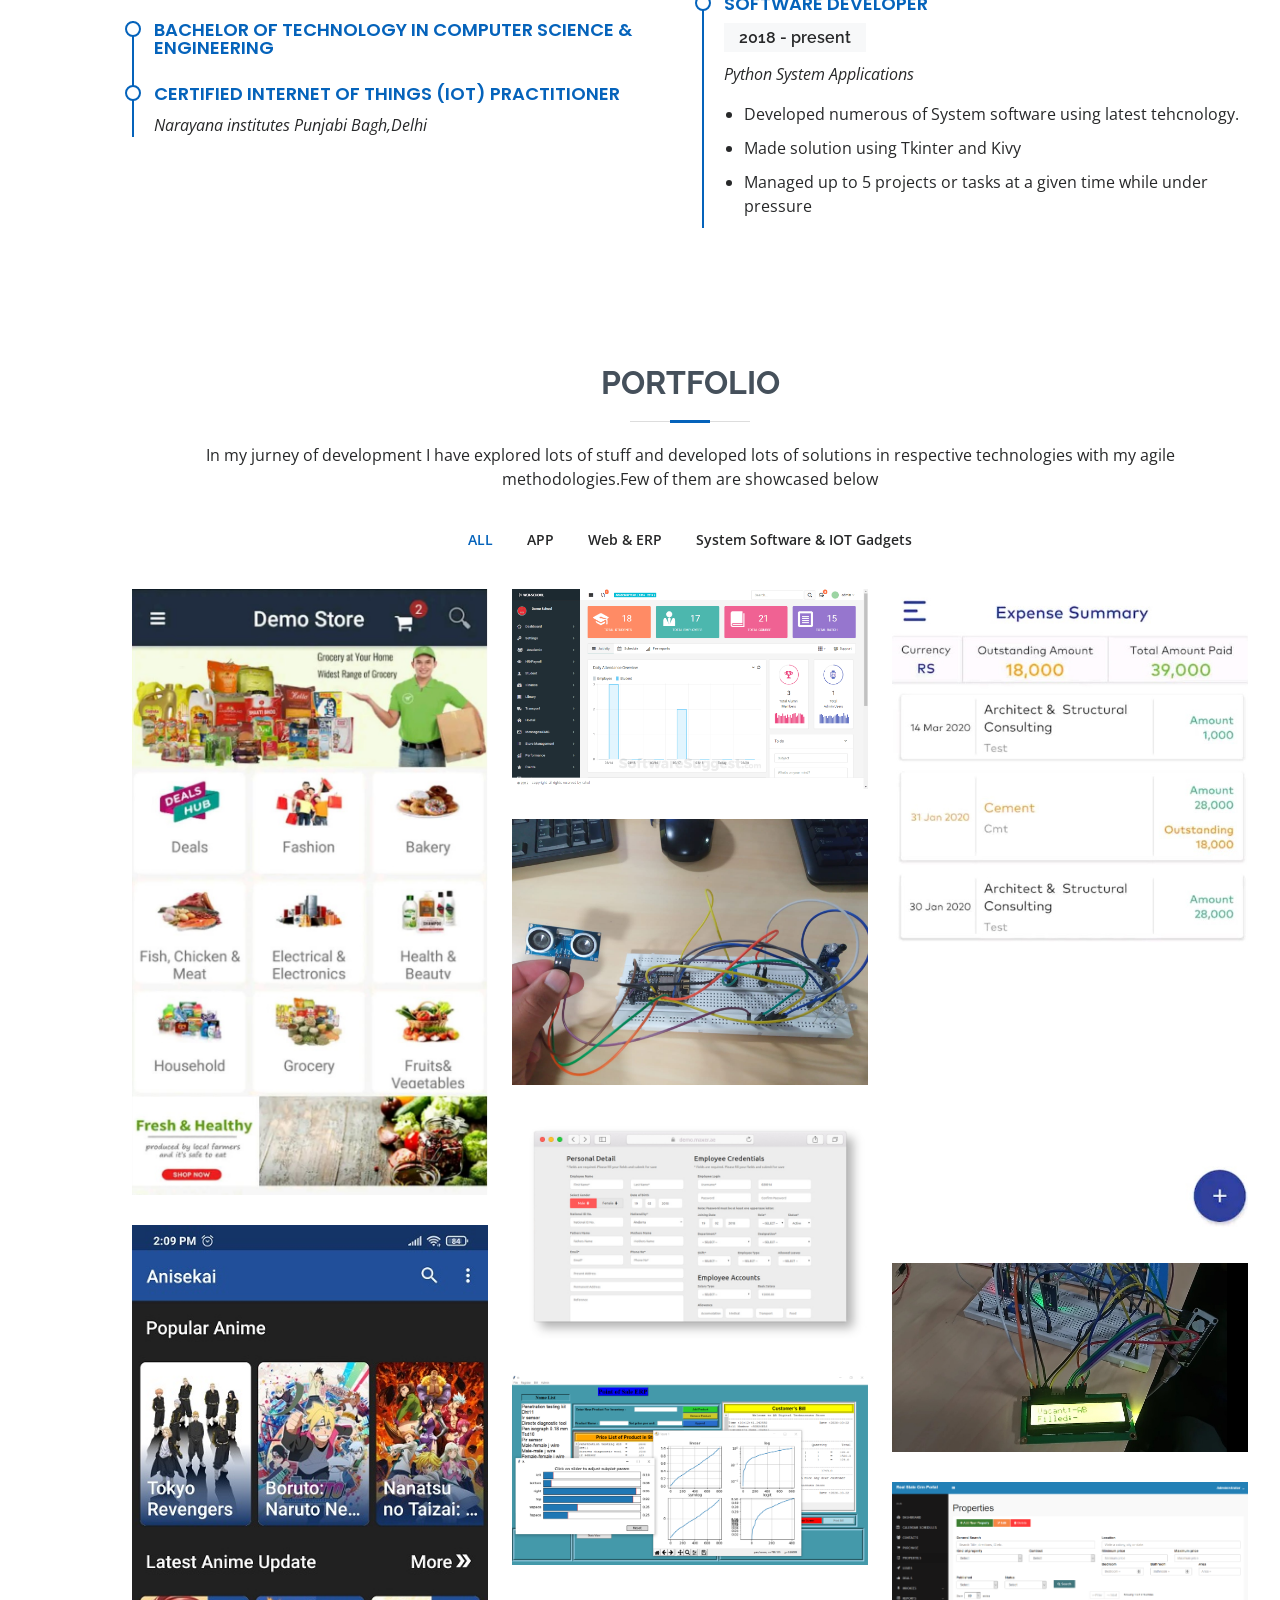
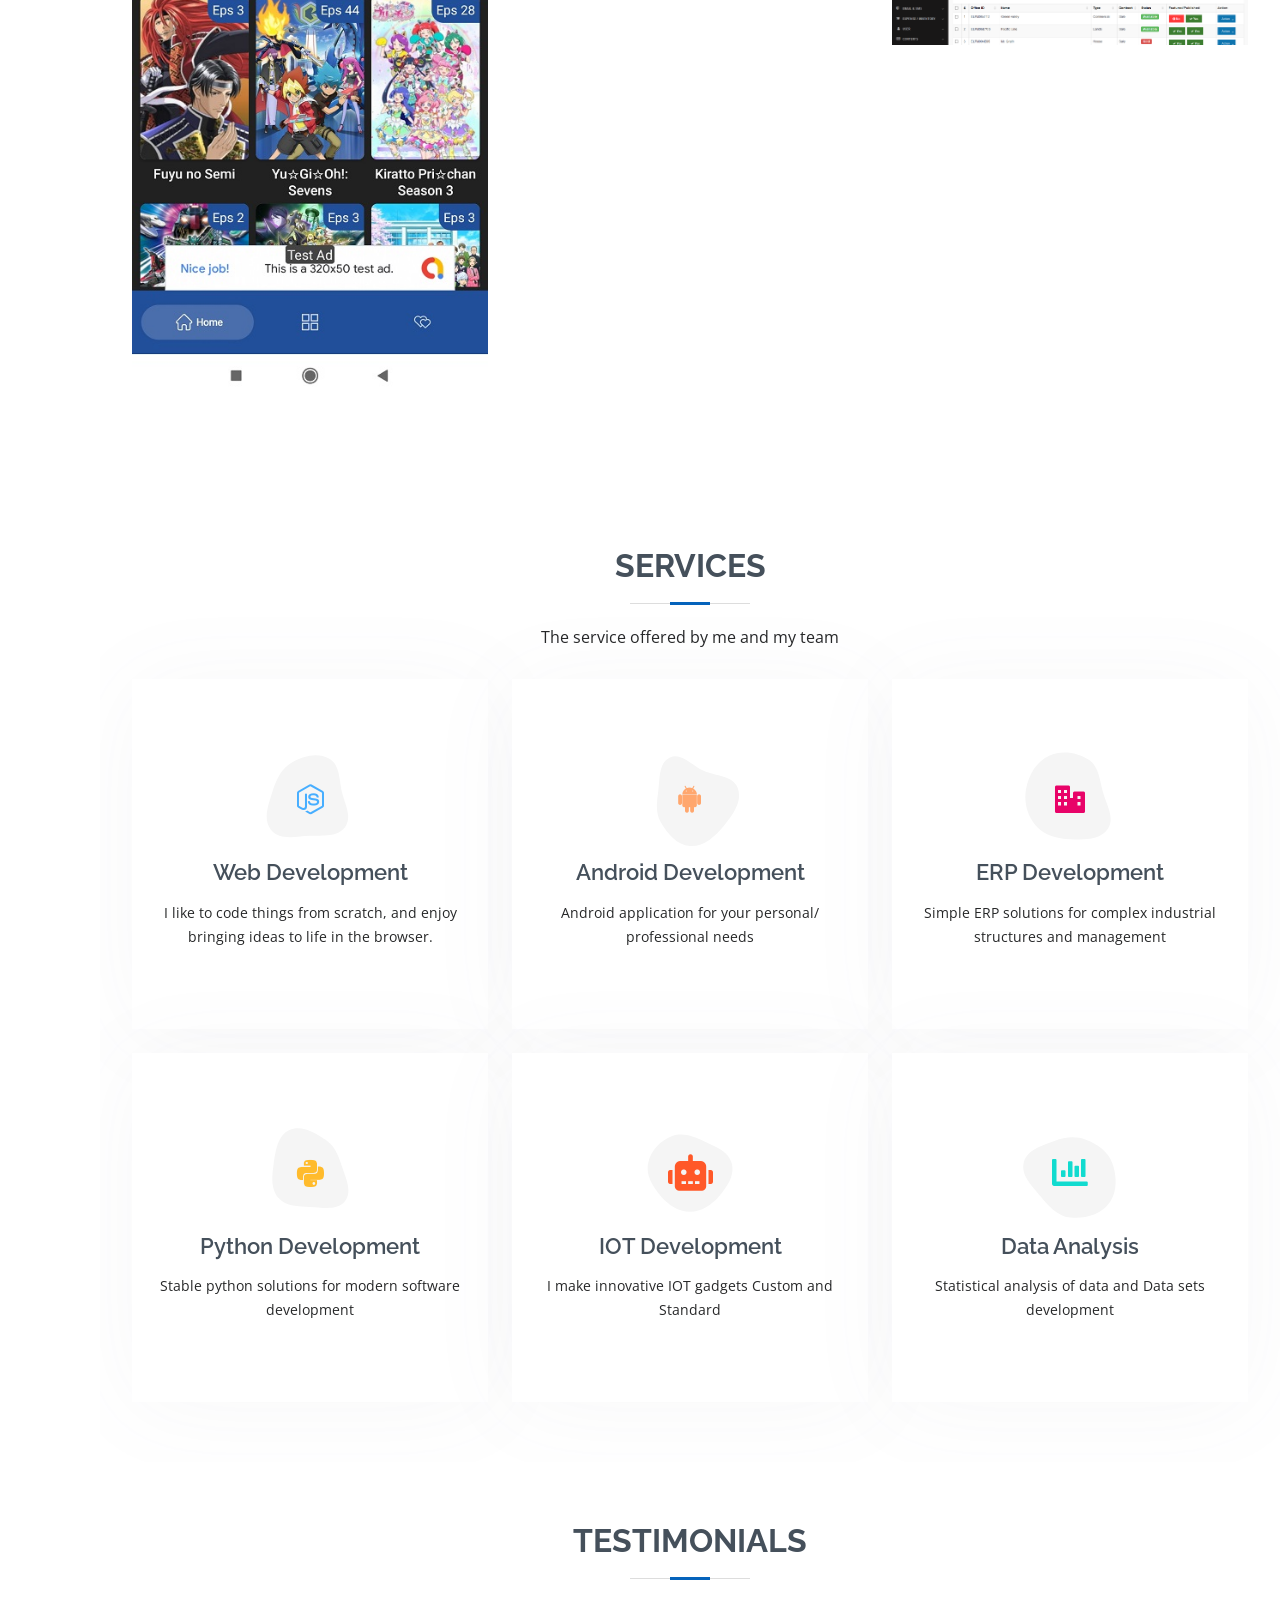
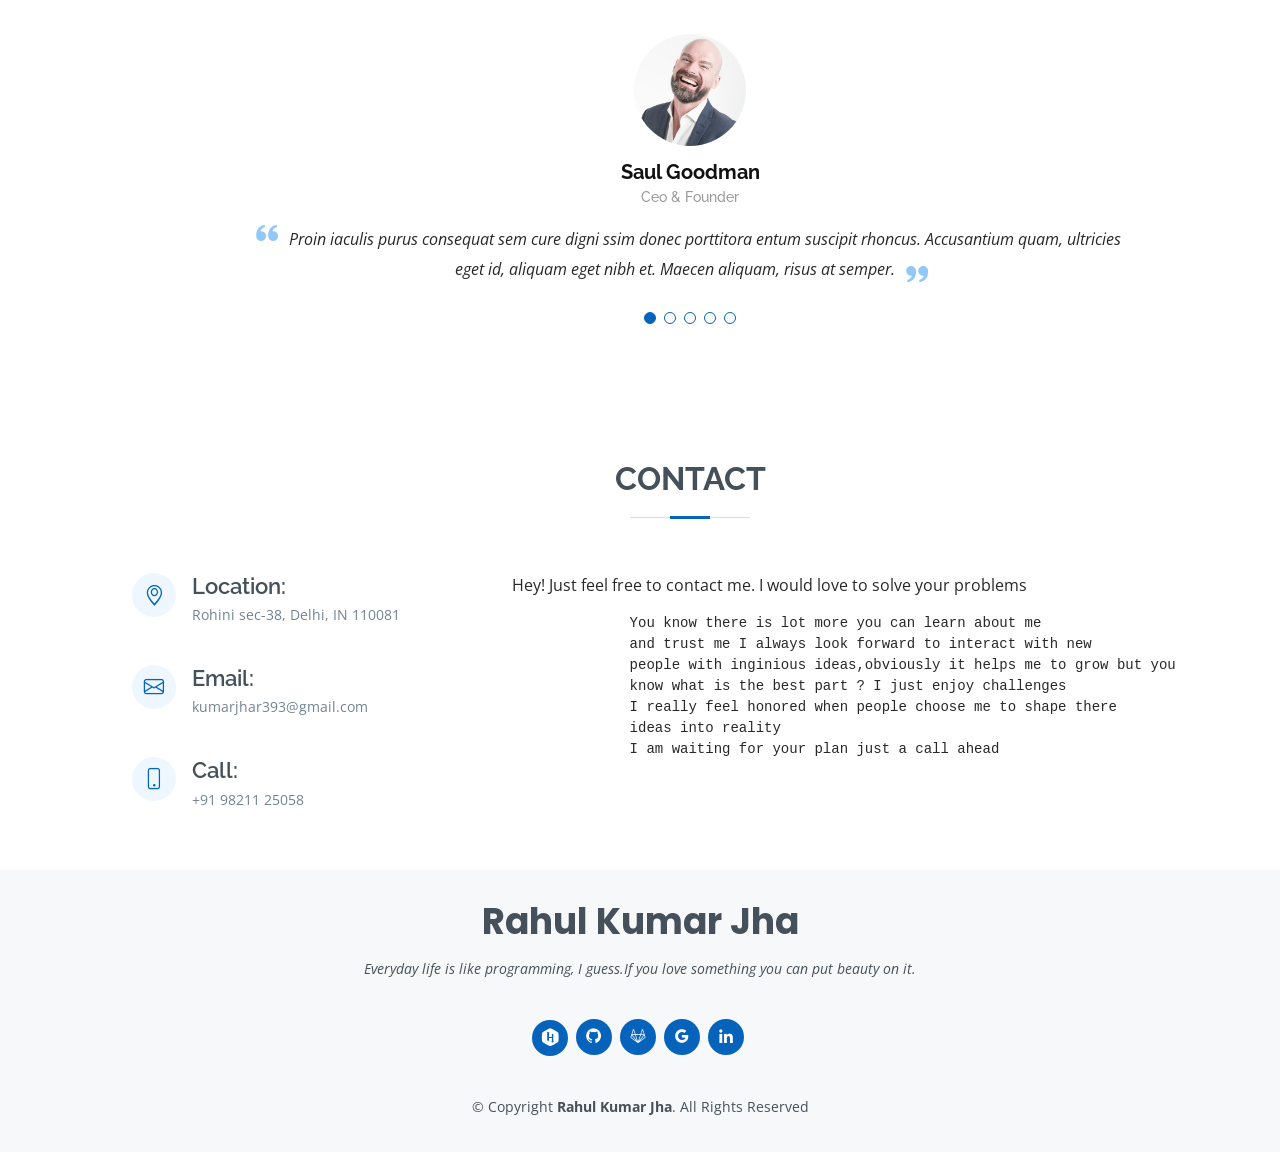
==== commit 173180d7: "Update index.html Changed the content  Changed the title and Description Added Alt tag in the imag" ====
--- a/index.html
+++ b/index.html
@@ -5,9 +5,9 @@
   <meta charset="utf-8">
   <meta content="width=device-width, initial-scale=1.0" name="viewport">
 
-  <title>Rahul Kumar Jha</title>
-  <meta content="Portfolio of Rahul Kumar Jha" name="description">
-  <meta content="" name="keywords">
+  <title>Rahul Kumar Jha | Portfolio | Journey as a Programmer</title>
+  <meta content="Rahul Kumar Jha Portfolio | Journey as a programmer" name="description">
+  <meta content="Portfolio,Rahul Kumar Jha" name="keywords">
   
   <meta name="theme-color" content="#eb3656">
   
@@ -88,260 +88,360 @@
           <!-- #issue fix mobile version
             <q class="ribbon-highlight">&nbsp;&nbsp;&nbsp;&nbsp;Without requirements or design, programming is the art of adding bugs to an empty text file</q> -->
 
-          <p>Without requirements or design, programming is the art of adding bugs to an empty text file</p>
-        </div>
-
-        <div class="row">
-          <div class="col-lg-4">
-            <img src="assets/img/portfolio/p1.jpg" class="img-fluid" alt="">
-          </div>
-          <div class="col-lg-8 pt-4 pt-lg-0 content">
-            <h3>Software Engineer &amp; Web Developer.</h3>
-            <p class="fst-italic">
-              A programming enthusiast who loves to explore and add value to lives.
-            </p>
-            <div class="row">
-              <div class="col-lg-6">
+            <p>Without requirements or design, programming is the art of adding bugs to an empty text file</p>
+          </div>
+
+          <div class="row">
+            <div class="col-lg-4">
+              <img src="assets/img/portfolio/p1.jpg" class="img-fluid" alt="Rahul Kumar Jha">
+            </div>
+            <div class="col-lg-8 pt-4 pt-lg-0 content">
+              <h3>Software Engineer &amp; Web Developer.</h3>
+              <p class="fst-italic">
+                A programming enthusiast who loves to explore and add value to lives.
+              </p>
+              <div class="row">
+                <div class="col-lg-6">
+                  <ul>
+                    <li><i class="bi bi-chevron-right"></i> <strong>Birthday:</strong> <span>23rd Jan</span></li>
+                    <li><i class="bi bi-chevron-right"></i> <strong>Website:</strong> <span>Rahuljha393.github.io</span></li>
+                    <li><i class="bi bi-chevron-right"></i> <strong>Phone:</strong> <span>+91-9821125058</span></li>
+                  </ul>
+                </div>
+                <div class="col-lg-6">
+                  <ul>
+                    <li><i class="bi bi-chevron-right"></i> <strong>Degree:</strong> <span>Bachelor</span></li>
+                    <li><i class="bi bi-chevron-right"></i> <strong>Email:</strong> <span>kumarjhar393@gmail.com</span></li>
+                    <li><i class="bi bi-chevron-right"></i> <strong>Freelance:</strong> <span>Available</span></li>
+                  </ul>
+                </div>
+              </div>
+              <p>Hey there,
+                I have been through a very wonderful journey till now, I started my programming journey a long time back when I was in my 12th class there I learned my first programming languages i.e. C++ and MySQL. Trust me it was super amazing when I made my first program since these languages were also my main subject so I studied it for 2 years and this was the time when I got to know the concept of programming. Later I got started with my B. Tech. and also I got to know about digital marketing kind of stuff moreover I was also planning to learn something new so I decided to learn web development. This was a new turn in my journey I learned HTML, CSS, Vanilla JS, Bootstrap, and PHP. Alongside I was also started taking real projects and made some websites, initially, I used CMS but later I did with MVC.  Now you know I can't stick to only one thing since I learned these development methods and making projects I was also interested in competitive programming so I started that I got a 5-star rating in Problem-solving and Python. I also qualified for some of the international competitive contests organized by Google. 
+              </p>
+              <p>
+
+                Till now have learned a lot's of amazing things not only that my communication skills also got amazing as I got in touch with lots of people out there in different countries. But my journey is not yet finished I am looking forward to what new is there for me in the upcoming days,
+              </p>
+              <p>
+                Other than this stuff I am a bibliophile as well. In our industry, we are always supposed to keep on pushing ourselves in order to stay tuned with the current technologies and since I am a bibliophile the books help me to be positive as well as unlocking crazy things.
+              </p>
+            </div>
+          </div>
+
+        </div>
+      </section><!-- End About Section -->
+
+      <!-- ======= Facts Section ======= -->
+      <section id="facts" class="facts">
+        <div class="container" data-aos="fade-up">
+
+          <div class="section-title">
+            <h2>Facts</h2>
+          </div>
+
+          <div class="row">
+
+            <div class="col-lg-3 col-md-6">
+              <div class="count-box">
+                <i class="bi bi-emoji-smile"></i>
+                <span data-purecounter-start="0" data-purecounter-end="23" data-purecounter-duration="1" class="purecounter"></span>
+                <p>Happy Clients</p>
+              </div>
+            </div>
+
+            <div class="col-lg-3 col-md-6 mt-5 mt-md-0">
+              <div class="count-box">
+                <i class="bi bi-journal-richtext"></i>
+                <span data-purecounter-start="0" data-purecounter-end="15" data-purecounter-duration="1" class="purecounter"></span>
+                <p>Projects</p>
+              </div>
+            </div>
+
+            <div class="col-lg-3 col-md-6 mt-5 mt-lg-0">
+              <div class="count-box">
+                <i class="bi bi-headset"></i>
+                <span data-purecounter-start="0" data-purecounter-end="170" data-purecounter-duration="1" class="purecounter"></span>
+                <p>Hours Of Support</p>
+              </div>
+            </div>
+
+            <div class="col-lg-3 col-md-6 mt-5 mt-lg-0">
+              <div class="count-box">
+                <!-- <i class="bi bi-award"></i> -->
+                <i class="fas fa-users-cog"></i>
+                <span data-purecounter-start="0" data-purecounter-end="5" data-purecounter-duration="1" class="purecounter"></span>
+                <p>Team Mates</p>
+              </div>
+            </div>
+
+          </div>
+
+        </div>
+      </section><!-- End Facts Section -->
+
+      <!-- ======= Skills Section ======= -->
+      <section id="skills" class="skills section-bg">
+        <div class="container" data-aos="fade-up">
+
+          <div class="section-title">
+            <h2>Skills</h2>
+            <p>In my jurney of peogramming I equiped myself with some prodigious skills.</p>
+          </div>
+
+          <div class="row skills-content">
+
+            <div class="col-lg-6">
+
+              <div class="progress">
+                <span class="skill">HTML <i class="val">100%</i></span>
+                <div class="progress-bar-wrap">
+                  <div class="progress-bar" role="progressbar" aria-valuenow="100" aria-valuemin="0" aria-valuemax="100"></div>
+                </div>
+              </div>
+
+              <div class="progress">
+                <span class="skill">CSS <i class="val">90%</i></span>
+                <div class="progress-bar-wrap">
+                  <div class="progress-bar" role="progressbar" aria-valuenow="90" aria-valuemin="0" aria-valuemax="100"></div>
+                </div>
+              </div>
+
+              <div class="progress">
+                <span class="skill">JavaScript <i class="val">75%</i></span>
+                <div class="progress-bar-wrap">
+                  <div class="progress-bar" role="progressbar" aria-valuenow="75" aria-valuemin="0" aria-valuemax="100"></div>
+                </div>
+              </div>
+
+            </div>
+
+            <div class="col-lg-6">
+
+              <div class="progress">
+                <span class="skill">PHP <i class="val">85%</i></span>
+                <div class="progress-bar-wrap">
+                  <div class="progress-bar" role="progressbar" aria-valuenow="85" aria-valuemin="0" aria-valuemax="100"></div>
+                </div>
+              </div>
+
+              <div class="progress">
+                <span class="skill">Python <i class="val">90%</i></span>
+                <div class="progress-bar-wrap">
+                  <div class="progress-bar" role="progressbar" aria-valuenow="90" aria-valuemin="0" aria-valuemax="100"></div>
+                </div>
+              </div>
+
+              <div class="progress">
+                <span class="skill">Software integretion test Design<i class="val">85%</i></span>
+                <div class="progress-bar-wrap">
+                  <div class="progress-bar" role="progressbar" aria-valuenow="85" aria-valuemin="0" aria-valuemax="100"></div>
+                </div>
+              </div>
+
+            </div>
+
+          </div>
+
+        </div>
+      </section><!-- End Skills Section -->
+
+      <!-- ======= Resume Section ======= -->
+      <section id="resume" class="resume">
+        <div class="container" data-aos="fade-up">
+
+          <div class="section-title">
+            <h2>Resume</h2>
+            <p>Enthusiastic Software Engineer eager to contribute to team success through hard work, attension to detail and excellent organisations skills.Clear understanding of projects work flow and Data.Excellent reputation for resolving problems and improving customer satisfaction</p>
+          </div>
+
+          <div class="row">
+            <div class="col-lg-6">
+              <h3 class="resume-title">Sumary</h3>
+              <div class="resume-item pb-0">
+                <h4>Rahul Kumar Jha</h4>
+                <p><em>Innovative and deadline-driven Graphic Designer with 3+ years of experience designing and developing user-centered digital/print marketing material from initial concept to final, polished deliverable.</em></p>
                 <ul>
-                  <li><i class="bi bi-chevron-right"></i> <strong>Birthday:</strong> <span>23rd Jan</span></li>
-                  <li><i class="bi bi-chevron-right"></i> <strong>Website:</strong> <span>Rahuljha393.github.io</span></li>
-                  <li><i class="bi bi-chevron-right"></i> <strong>Phone:</strong> <span>+91-9821125058</span></li>
+                  <li>Rohini sec-38 , Delhi ,IN</li>
+                  <li>+91-98211 25058</li>
+                  <li>kumarjhar393@gmail.com</li>
                 </ul>
               </div>
-              <div class="col-lg-6">
+
+              <h3 class="resume-title">Education</h3>
+              <div class="resume-item">
+                <h4>Bachelor of Technology in Computer Science &amp; Engineering</h4>
+                <!-- <h5>2015 - 2016</h5> -->
+                <!-- <p><em>IES college of Technology,Bhopal</em></p> -->
+                <!-- <p>Qui deserunt veniam. Et sed aliquam labore tempore sed quisquam iusto autem sit. Ea vero voluptatum qui ut dignissimos deleniti nerada porti sand markend</p> -->
+              </div>
+              <div class="resume-item">
+                <h4>Certified Internet of Things (IoT) Practitioner</h4>
+                <!--  <h5>2010 - 2014</h5> -->
+                <p><em>Narayana institutes Punjabi Bagh,Delhi</em></p>
+                <p><!-- Quia nobis sequi est occaecati aut. Repudiandae et iusto quae reiciendis et quis Eius vel ratione eius unde vitae rerum voluptates asperiores voluptatem Earum molestiae consequatur neque etlon sader mart dila --></p>
+              </div>
+            </div>
+            <div class="col-lg-6">
+              <h3 class="resume-title">Experience</h3>
+              <div class="resume-item">
+                <h4>Competitive Programmer</h4>
+                <h5>2020 - Present</h5>
+                <!-- <p><em>Experion, New York, NY </em></p> -->
                 <ul>
-                  <li><i class="bi bi-chevron-right"></i> <strong>Degree:</strong> <span>Bachelor</span></li>
-                  <li><i class="bi bi-chevron-right"></i> <strong>Email:</strong> <span>kumarjhar393@gmail.com</span></li>
-                  <li><i class="bi bi-chevron-right"></i> <strong>Freelance:</strong> <span>Available</span></li>
+                  <li>5 star gold rating in Python (Competitive programming Hacker rank)</li>
+                  <li>5 Star rating Algorithm (Compitetive Programming Hacker rank) </li>
+                  <li>World Rank 1553 Google Code Jam 2021 (Qualification Round)</li>
+                  <li>Managed to clear Round A and B in Google Kick Start 2021</li>
                 </ul>
               </div>
-            </div>
-             <p>I started my journey a long time back and in this journey, I have introduced agile methodologies and effective development practices to enhance product development. I always believe you can only gain something if you know how to add value to lives. I am a quick learner hence equipped myself with various technologies moreover I got in touch with lots of people overseas. I have delivered solutions remotely
-             </p>
-            <p>
-              I am tasked with designing and creating software programs, integrating systems and software, training end-users, analyzing algorithms, modifying source-code, writing system instructions, and debugging. I am having good experience in analyzing data and performing statistical operations on them to visualize and predict reality.<br>
-              I am also a trainer and trained people about continuous evaluations of market trends to stay current on consumer and competitor changes.
-            </p>
-            <p>
-              Other than this stuff I am a bibliophile as well. In our industry, we are always supposed to keep on pushing ourselves in order to stay tuned with the current technologies and since I am a bibliophile the books help me to be positive as well as unlocking crazy things.
-            </p>
-          </div>
-        </div>
-
-      </div>
-    </section><!-- End About Section -->
-
-    <!-- ======= Facts Section ======= -->
-    <section id="facts" class="facts">
-      <div class="container" data-aos="fade-up">
-
-        <div class="section-title">
-          <h2>Facts</h2>
-        </div>
-
-        <div class="row">
-
-          <div class="col-lg-3 col-md-6">
-            <div class="count-box">
-              <i class="bi bi-emoji-smile"></i>
-              <span data-purecounter-start="0" data-purecounter-end="23" data-purecounter-duration="1" class="purecounter"></span>
-              <p>Happy Clients</p>
-            </div>
-          </div>
-
-          <div class="col-lg-3 col-md-6 mt-5 mt-md-0">
-            <div class="count-box">
-              <i class="bi bi-journal-richtext"></i>
-              <span data-purecounter-start="0" data-purecounter-end="15" data-purecounter-duration="1" class="purecounter"></span>
-              <p>Projects</p>
-            </div>
-          </div>
-
-          <div class="col-lg-3 col-md-6 mt-5 mt-lg-0">
-            <div class="count-box">
-              <i class="bi bi-headset"></i>
-              <span data-purecounter-start="0" data-purecounter-end="170" data-purecounter-duration="1" class="purecounter"></span>
-              <p>Hours Of Support</p>
-            </div>
-          </div>
-
-          <div class="col-lg-3 col-md-6 mt-5 mt-lg-0">
-            <div class="count-box">
-              <!-- <i class="bi bi-award"></i> -->
-              <i class="fas fa-users-cog"></i>
-              <span data-purecounter-start="0" data-purecounter-end="5" data-purecounter-duration="1" class="purecounter"></span>
-              <p>Team Mates</p>
-            </div>
-          </div>
-
-        </div>
-
-      </div>
-    </section><!-- End Facts Section -->
-
-    <!-- ======= Skills Section ======= -->
-    <section id="skills" class="skills section-bg">
-      <div class="container" data-aos="fade-up">
-
-        <div class="section-title">
-          <h2>Skills</h2>
-          <p>In my jurney of peogramming I equiped myself with some prodigious skills.</p>
-        </div>
-
-        <div class="row skills-content">
-
-          <div class="col-lg-6">
-
-            <div class="progress">
-              <span class="skill">HTML <i class="val">100%</i></span>
-              <div class="progress-bar-wrap">
-                <div class="progress-bar" role="progressbar" aria-valuenow="100" aria-valuemin="0" aria-valuemax="100"></div>
-              </div>
-            </div>
-
-            <div class="progress">
-              <span class="skill">CSS <i class="val">90%</i></span>
-              <div class="progress-bar-wrap">
-                <div class="progress-bar" role="progressbar" aria-valuenow="90" aria-valuemin="0" aria-valuemax="100"></div>
-              </div>
-            </div>
-
-            <div class="progress">
-              <span class="skill">JavaScript <i class="val">75%</i></span>
-              <div class="progress-bar-wrap">
-                <div class="progress-bar" role="progressbar" aria-valuenow="75" aria-valuemin="0" aria-valuemax="100"></div>
-              </div>
-            </div>
-
-          </div>
-
-          <div class="col-lg-6">
-
-            <div class="progress">
-              <span class="skill">PHP <i class="val">85%</i></span>
-              <div class="progress-bar-wrap">
-                <div class="progress-bar" role="progressbar" aria-valuenow="85" aria-valuemin="0" aria-valuemax="100"></div>
-              </div>
-            </div>
-
-            <div class="progress">
-              <span class="skill">Python <i class="val">90%</i></span>
-              <div class="progress-bar-wrap">
-                <div class="progress-bar" role="progressbar" aria-valuenow="90" aria-valuemin="0" aria-valuemax="100"></div>
-              </div>
-            </div>
-
-            <div class="progress">
-              <span class="skill">Software integretion test Design<i class="val">85%</i></span>
-              <div class="progress-bar-wrap">
-                <div class="progress-bar" role="progressbar" aria-valuenow="85" aria-valuemin="0" aria-valuemax="100"></div>
-              </div>
-            </div>
-
-          </div>
-
-        </div>
-
-      </div>
-    </section><!-- End Skills Section -->
-
-    <!-- ======= Resume Section ======= -->
-    <section id="resume" class="resume">
-      <div class="container" data-aos="fade-up">
-
-        <div class="section-title">
-          <h2>Resume</h2>
-          <p>Enthusiastic Software Engineer eager to contribute to team success through hard work, attension to detail and excellent organisations skills.Clear understanding of projects work flow and Data.Excellent reputation for resolving problems and improving customer satisfaction</p>
-        </div>
-
-        <div class="row">
-          <div class="col-lg-6">
-            <h3 class="resume-title">Sumary</h3>
-            <div class="resume-item pb-0">
-              <h4>Rahul Kumar Jha</h4>
-              <p><em>Innovative and deadline-driven Graphic Designer with 3+ years of experience designing and developing user-centered digital/print marketing material from initial concept to final, polished deliverable.</em></p>
-              <ul>
-                <li>Rohini sec-38 , Delhi ,IN</li>
-                <li>+91-98211 25058</li>
-                <li>kumarjhar393@gmail.com</li>
+              <div class="resume-item">
+                <h4>Software Developer</h4>
+                <h5>2018 - present</h5>
+                <p><em>Python System Applications</em></p>
+                <ul>
+                  <li>Developed numerous of System software using latest tehcnology.</li>
+                  <li>Made solution using Tkinter and Kivy</li>
+                  <li>Managed up to 5 projects or tasks at a given time while under pressure</li>
+
+                </ul>
+              </div>
+            </div>
+          </div>
+
+        </div>
+      </section><!-- End Resume Section -->
+
+      <!-- ======= Portfolio Section ======= -->
+      <section id="portfolio" class="portfolio section-bg">
+        <div class="container" data-aos="fade-up">
+
+          <div class="section-title">
+            <h2>Portfolio</h2>
+            <p>In my jurney of development I have explored lots of stuff and developed lots of solutions in respective technologies with my agile methodologies.Few of them are showcased below</p>
+          </div>
+
+          <div class="row">
+            <div class="col-lg-12 d-flex justify-content-center" data-aos="fade-up" data-aos-delay="100">
+              <ul id="portfolio-flters">
+                <li data-filter="*" class="filter-active">All</li>
+                <li data-filter=".filter-app">App</li>
+                <li data-filter=".filter-web" style="text-transform: none;">Web & ERP</li>
+                <li data-filter=".filter-card" style="text-transform: none;" >System Software & IOT Gadgets</li>
               </ul>
             </div>
-
-            <h3 class="resume-title">Education</h3>
-            <div class="resume-item">
-              <h4>Bachelor of Technology in Computer Science &amp; Engineering</h4>
-              <!-- <h5>2015 - 2016</h5> -->
-             <!-- <p><em>IES college of Technology,Bhopal</em></p> -->
-              <!-- <p>Qui deserunt veniam. Et sed aliquam labore tempore sed quisquam iusto autem sit. Ea vero voluptatum qui ut dignissimos deleniti nerada porti sand markend</p> -->
-            </div>
-            <div class="resume-item">
-              <h4>Certified Internet of Things (IoT) Practitioner</h4>
-              <!--  <h5>2010 - 2014</h5> -->
-              <p><em>Narayana institutes Punjabi Bagh,Delhi</em></p>
-              <p><!-- Quia nobis sequi est occaecati aut. Repudiandae et iusto quae reiciendis et quis Eius vel ratione eius unde vitae rerum voluptates asperiores voluptatem Earum molestiae consequatur neque etlon sader mart dila --></p>
-            </div>
-          </div>
-          <div class="col-lg-6">
-            <h3 class="resume-title">Experience</h3>
-            <div class="resume-item">
-              <h4>Competitive Programmer</h4>
-              <h5>2020 - Present</h5>
-              <!-- <p><em>Experion, New York, NY </em></p> -->
-              <ul>
-                <li>5 star gold rating in Python (Competitive programming Hacker rank)</li>
-                <li>5 Star rating Algorithm (Compitetive Programming Hacker rank) </li>
-                <li>World Rank 1553 Google Code Jam 2021 (Qualification Round)</li>
-                <li>Managed to clear Round A and B in Google Kick Start 2021</li>
-              </ul>
-            </div>
-            <div class="resume-item">
-              <h4>Software Developer</h4>
-              <h5>2018 - present</h5>
-              <p><em>Python System Applications</em></p>
-              <ul>
-                <li>Developed numerous of System software using latest tehcnology.</li>
-                <li>Made solution using Tkinter and Kivy</li>
-                <li>Managed up to 5 projects or tasks at a given time while under pressure</li>
-
-              </ul>
-            </div>
-          </div>
-        </div>
-
-      </div>
-    </section><!-- End Resume Section -->
-
-    <!-- ======= Portfolio Section ======= -->
-    <section id="portfolio" class="portfolio section-bg">
-      <div class="container" data-aos="fade-up">
-
-        <div class="section-title">
-          <h2>Portfolio</h2>
-          <p>In my jurney of development I have explored lots of stuff and developed lots of solutions in respective technologies with my agile methodologies.Few of them are showcased below</p>
-        </div>
-
-        <div class="row">
-          <div class="col-lg-12 d-flex justify-content-center" data-aos="fade-up" data-aos-delay="100">
-            <ul id="portfolio-flters">
-              <li data-filter="*" class="filter-active">All</li>
-              <li data-filter=".filter-app">App</li>
-              <li data-filter=".filter-web" style="text-transform: none;">Web & ERP</li>
-              <li data-filter=".filter-card" style="text-transform: none;" >System Software & IOT Gadgets</li>
-            </ul>
-          </div>
-        </div>
-
-        <div class="row portfolio-container" data-aos="fade-up" data-aos-delay="200">
+          </div>
+
+          <div class="row portfolio-container" data-aos="fade-up" data-aos-delay="200">
+
+            <div class="col-lg-4 col-md-6 portfolio-item filter-app">
+              <div class="portfolio-wrap">
+                <img src="assets/img/portfolio/a1.jpg" class="img-fluid" alt="">
+                <div class="portfolio-info">
+                  <h4>E-commerce</h4>
+                  <p>Application</p>
+                  <div class="portfolio-links">
+                    <a href="assets/img/portfolio/a1.jpg" data-gallery="portfolioGallery" class="portfolio-lightbox" title="E-commerce"><i class="bx bx-plus"></i></a>
+                    <!-- <a href="portfolio-details.html" class="portfolio-details-lightbox" data-glightbox="type: external" title="Portfolio Details"><i class="bx bx-link"></i></a> -->
+                  </div>
+                </div>
+              </div>
+            </div>
+
+            <div class="col-lg-4 col-md-6 portfolio-item filter-web">
+              <div class="portfolio-wrap">
+                <img src="assets/img/portfolio/w1.jpg" class="img-fluid" alt="">
+                <div class="portfolio-info">
+                  <h4>School ERP</h4>
+                  <p>Enterprise Resource Planning Software</p>
+                  <div class="portfolio-links">
+                    <a href="assets/img/portfolio/w1.jpg" data-gallery="portfolioGallery" class="portfolio-lightbox" title="School ERP"><i class="bx bx-plus"></i></a>
+                    <!-- <a href="portfolio-details.html" class="portfolio-details-lightbox" data-glightbox="type: external" title="Portfolio Details"><i class="bx bx-link"></i></a> -->
+                  </div>
+                </div>
+              </div>
+            </div>
+
+            <div class="col-lg-4 col-md-6 portfolio-item filter-app">
+              <div class="portfolio-wrap">
+                <img src="assets/img/portfolio/a3.jpg" class="img-fluid" alt="">
+                <div class="portfolio-info">
+                  <h4>Finance Statistics</h4>
+                  <p>Android Application</p>
+                  <div class="portfolio-links">
+                    <a href="assets/img/portfolio/a3.jpg" data-gallery="portfolioGallery" class="portfolio-lightbox" title="Finance Statistics"><i class="bx bx-plus"></i></a>
+                    <!--  <a href="portfolio-details.html" class="portfolio-details-lightbox" data-glightbox="type: external" title="Portfolio Details"><i class="bx bx-link"></i></a> -->
+                  </div>
+                </div>
+              </div>
+            </div>
+
+            <div class="col-lg-4 col-md-6 portfolio-item filter-card">
+              <div class="portfolio-wrap">
+                <img src="assets/img/portfolio/i1.jpg" class="img-fluid" alt="">
+                <div class="portfolio-info">
+                 <h4>Smart Desk (with Adafruit & operated with google assistant)</h4>
+                 <p>IOT</p>
+
+                 <div class="portfolio-links">
+                  <a href="assets/img/portfolio/i1.jpg" data-gallery="portfolioGallery" class="portfolio-lightbox" title="Smart Desk (with Adafruit & operated with google assistant)"><i class="bx bx-plus"></i></a>
+                  <!-- <a href="portfolio-details.html" class="portfolio-details-lightbox" data-glightbox="type: external" title="Portfolio Details"><i class="bx bx-link"></i></a> -->
+                </div>
+              </div>
+            </div>
+          </div>
+
+          <div class="col-lg-4 col-md-6 portfolio-item filter-web">
+            <div class="portfolio-wrap">
+              <img src="assets/img/portfolio/hrms.jpg" class="img-fluid" alt="">
+              <div class="portfolio-info">
+                <h4>HRMS </h4>
+                <p>Human resource managemnt software</p>
+                <div class="portfolio-links">
+                  <a href="assets/img/portfolio/hrms.jpg" data-gallery="portfolioGallery" class="portfolio-lightbox" title="HRMS ERP"><i class="bx bx-plus"></i></a>
+                  <!-- <a href="portfolio-details.html" class="portfolio-details-lightbox" data-glightbox="type: external" title="Portfolio Details"><i class="bx bx-link"></i></a> -->
+                </div>
+              </div>
+            </div>
+          </div>
 
           <div class="col-lg-4 col-md-6 portfolio-item filter-app">
             <div class="portfolio-wrap">
-              <img src="assets/img/portfolio/a1.jpg" class="img-fluid" alt="">
+              <img src="assets/img/portfolio/a4.jpg" class="img-fluid" alt="">
               <div class="portfolio-info">
-                <h4>E-commerce</h4>
-                <p>Application</p>
+                <h4>Application for streaming Anime, Movies and Series</h4>
+                <p>Aplication</p>
                 <div class="portfolio-links">
-                  <a href="assets/img/portfolio/a1.jpg" data-gallery="portfolioGallery" class="portfolio-lightbox" title="E-commerce"><i class="bx bx-plus"></i></a>
-                  <!-- <a href="portfolio-details.html" class="portfolio-details-lightbox" data-glightbox="type: external" title="Portfolio Details"><i class="bx bx-link"></i></a> -->
+                  <a href="assets/img/portfolio/a4.jpg" data-gallery="portfolioGallery" class="portfolio-lightbox" title="App 3"><i class="bx bx-plus"></i></a>
+                  <!--<a href="portfolio-details.html" class="portfolio-details-lightbox" data-glightbox="type: external" title="Portfolio Details"><i class="bx bx-link"></i></a> -->
+                </div>
+              </div>
+            </div>
+          </div>
+
+          <div class="col-lg-4 col-md-6 portfolio-item filter-card">
+            <div class="portfolio-wrap">
+              <img src="assets/img/portfolio/i2.jpg" class="img-fluid" alt="">
+              <div class="portfolio-info">
+                <h4>Smart Parking System (with IFTTT and Blynk app)</h4>
+                <p>Card</p>
+                <div class="portfolio-links">
+                  <a href="assets/img/portfolio/i2.jpg" data-gallery="portfolioGallery" class="portfolio-lightbox" title="Smart Parking System (with IFTTT and Blynk app)"><i class="bx bx-plus"></i></a>
+                  <!--  <a href="portfolio-details.html" class="portfolio-details-lightbox" data-glightbox="type: external" title="Portfolio Details"><i class="bx bx-link"></i></a> -->
+                </div>
+              </div>
+            </div>
+          </div>
+
+          <div class="col-lg-4 col-md-6 portfolio-item filter-card">
+            <div class="portfolio-wrap">
+              <img src="assets/img/portfolio/py.jpg" class="img-fluid" alt="">
+              <div class="portfolio-info">
+                <h4>Point of Sale (With data analytics & Visual analysis)</h4>
+                <p>Python Software</p>
+                <div class="portfolio-links">
+                  <a href="assets/img/portfolio/py.jpg" data-gallery="portfolioGallery" class="portfolio-lightbox" title="Point of Sale (With data analytics & Visual analysis)"><i class="bx bx-plus"></i></a>
+                  <!--  <a href="portfolio-details.html" class="portfolio-details-lightbox" data-glightbox="type: external" title="Portfolio Details"><i class="bx bx-link"></i></a> -->
                 </div>
               </div>
             </div>
@@ -349,345 +449,246 @@
 
           <div class="col-lg-4 col-md-6 portfolio-item filter-web">
             <div class="portfolio-wrap">
-              <img src="assets/img/portfolio/w1.jpg" class="img-fluid" alt="">
+              <img src="assets/img/portfolio/erp2.jpg" class="img-fluid" alt="">
               <div class="portfolio-info">
-                <h4>School ERP</h4>
-                <p>Enterprise Resource Planning Software</p>
+                <h4>Real Estate CRM</h4>
+                <p>Customer relationship management</p>
                 <div class="portfolio-links">
-                  <a href="assets/img/portfolio/w1.jpg" data-gallery="portfolioGallery" class="portfolio-lightbox" title="School ERP"><i class="bx bx-plus"></i></a>
-                  <!-- <a href="portfolio-details.html" class="portfolio-details-lightbox" data-glightbox="type: external" title="Portfolio Details"><i class="bx bx-link"></i></a> -->
-                </div>
-              </div>
-            </div>
-          </div>
-
-          <div class="col-lg-4 col-md-6 portfolio-item filter-app">
-            <div class="portfolio-wrap">
-              <img src="assets/img/portfolio/a3.jpg" class="img-fluid" alt="">
-              <div class="portfolio-info">
-                <h4>Finance Statistics</h4>
-                <p>Android Application</p>
-                <div class="portfolio-links">
-                  <a href="assets/img/portfolio/a3.jpg" data-gallery="portfolioGallery" class="portfolio-lightbox" title="Finance Statistics"><i class="bx bx-plus"></i></a>
-                  <!--  <a href="portfolio-details.html" class="portfolio-details-lightbox" data-glightbox="type: external" title="Portfolio Details"><i class="bx bx-link"></i></a> -->
-                </div>
-              </div>
-            </div>
-          </div>
-
-          <div class="col-lg-4 col-md-6 portfolio-item filter-card">
-            <div class="portfolio-wrap">
-              <img src="assets/img/portfolio/i1.jpg" class="img-fluid" alt="">
-              <div class="portfolio-info">
-               <h4>Smart Desk (with Adafruit & operated with google assistant)</h4>
-               <p>IOT</p>
-
-               <div class="portfolio-links">
-                <a href="assets/img/portfolio/i1.jpg" data-gallery="portfolioGallery" class="portfolio-lightbox" title="Smart Desk (with Adafruit & operated with google assistant)"><i class="bx bx-plus"></i></a>
-                <!-- <a href="portfolio-details.html" class="portfolio-details-lightbox" data-glightbox="type: external" title="Portfolio Details"><i class="bx bx-link"></i></a> -->
-              </div>
-            </div>
-          </div>
-        </div>
-
-        <div class="col-lg-4 col-md-6 portfolio-item filter-web">
-          <div class="portfolio-wrap">
-            <img src="assets/img/portfolio/hrms.jpg" class="img-fluid" alt="">
-            <div class="portfolio-info">
-              <h4>HRMS </h4>
-              <p>Human resource managemnt software</p>
-              <div class="portfolio-links">
-                <a href="assets/img/portfolio/hrms.jpg" data-gallery="portfolioGallery" class="portfolio-lightbox" title="HRMS ERP"><i class="bx bx-plus"></i></a>
-                <!-- <a href="portfolio-details.html" class="portfolio-details-lightbox" data-glightbox="type: external" title="Portfolio Details"><i class="bx bx-link"></i></a> -->
-              </div>
-            </div>
-          </div>
-        </div>
-
-        <div class="col-lg-4 col-md-6 portfolio-item filter-app">
-          <div class="portfolio-wrap">
-            <img src="assets/img/portfolio/a4.jpg" class="img-fluid" alt="">
-            <div class="portfolio-info">
-              <h4>Application for streaming Anime, Movies and Series</h4>
-              <p>Aplication</p>
-              <div class="portfolio-links">
-                <a href="assets/img/portfolio/a4.jpg" data-gallery="portfolioGallery" class="portfolio-lightbox" title="App 3"><i class="bx bx-plus"></i></a>
-                <!--<a href="portfolio-details.html" class="portfolio-details-lightbox" data-glightbox="type: external" title="Portfolio Details"><i class="bx bx-link"></i></a> -->
-              </div>
-            </div>
-          </div>
-        </div>
-
-        <div class="col-lg-4 col-md-6 portfolio-item filter-card">
-          <div class="portfolio-wrap">
-            <img src="assets/img/portfolio/i2.jpg" class="img-fluid" alt="">
-            <div class="portfolio-info">
-              <h4>Smart Parking System (with IFTTT and Blynk app)</h4>
-              <p>Card</p>
-              <div class="portfolio-links">
-                <a href="assets/img/portfolio/i2.jpg" data-gallery="portfolioGallery" class="portfolio-lightbox" title="Smart Parking System (with IFTTT and Blynk app)"><i class="bx bx-plus"></i></a>
-                <!--  <a href="portfolio-details.html" class="portfolio-details-lightbox" data-glightbox="type: external" title="Portfolio Details"><i class="bx bx-link"></i></a> -->
-              </div>
-            </div>
-          </div>
-        </div>
-
-        <div class="col-lg-4 col-md-6 portfolio-item filter-card">
-          <div class="portfolio-wrap">
-            <img src="assets/img/portfolio/py.jpg" class="img-fluid" alt="">
-            <div class="portfolio-info">
-              <h4>Point of Sale (With data analytics & Visual analysis)</h4>
-              <p>Python Software</p>
-              <div class="portfolio-links">
-                <a href="assets/img/portfolio/py.jpg" data-gallery="portfolioGallery" class="portfolio-lightbox" title="Point of Sale (With data analytics & Visual analysis)"><i class="bx bx-plus"></i></a>
-                <!--  <a href="portfolio-details.html" class="portfolio-details-lightbox" data-glightbox="type: external" title="Portfolio Details"><i class="bx bx-link"></i></a> -->
-              </div>
-            </div>
-          </div>
-        </div>
-
-        <div class="col-lg-4 col-md-6 portfolio-item filter-web">
-          <div class="portfolio-wrap">
-            <img src="assets/img/portfolio/erp2.jpg" class="img-fluid" alt="">
-            <div class="portfolio-info">
-              <h4>Real Estate CRM</h4>
-              <p>Customer relationship management</p>
-              <div class="portfolio-links">
-                <a href="assets/img/portfolio/erp2.jpg" data-gallery="portfolioGallery" class="portfolio-lightbox" title="Real Estate CRM"><i class="bx bx-plus"></i></a>
-                <!--<a href="portfolio-details.html" class="portfolio-details-lightbox" data-glightbox="type: external" title="Portfolio Details"><i class="bx bx-link"></i></a> -->
-              </div>
-            </div>
-          </div>
+                  <a href="assets/img/portfolio/erp2.jpg" data-gallery="portfolioGallery" class="portfolio-lightbox" title="Real Estate CRM"><i class="bx bx-plus"></i></a>
+                  <!--<a href="portfolio-details.html" class="portfolio-details-lightbox" data-glightbox="type: external" title="Portfolio Details"><i class="bx bx-link"></i></a> -->
+                </div>
+              </div>
+            </div>
+          </div>
+
         </div>
 
       </div>
-
-    </div>
-  </section><!-- End Portfolio Section -->
-
-  <!-- ======= Services Section ======= -->
-  <section id="services" class="services">
-    <div class="container" data-aos="fade-up">
-
-      <div class="section-title">
-        <h2>Services</h2>
-        <p>The service offered by me and my team</p>
+    </section><!-- End Portfolio Section -->
+
+    <!-- ======= Services Section ======= -->
+    <section id="services" class="services">
+      <div class="container" data-aos="fade-up">
+
+        <div class="section-title">
+          <h2>Services</h2>
+          <p>The service offered by me and my team</p>
+        </div>
+
+        <div class="row">
+
+          <div class="col-lg-4 col-md-6 d-flex align-items-stretch" data-aos="zoom-in" data-aos-delay="100">
+            <div class="icon-box iconbox-blue">
+              <div class="icon">
+                <svg width="100" height="100" viewBox="0 0 600 600" xmlns="http://www.w3.org/2000/svg">
+                  <path stroke="none" stroke-width="0" fill="#f5f5f5" d="M300,521.0016835830174C376.1290562159157,517.8887921683347,466.0731472004068,529.7835943286574,510.70327084640275,468.03025145048787C554.3714126377745,407.6079735673963,508.03601936045806,328.9844924480964,491.2728898941984,256.3432110539036C474.5976632858925,184.082847569629,479.9380746630129,96.60480741107993,416.23090153303,58.64404602377083C348.86323505073057,18.502131276798302,261.93793281208167,40.57373210992963,193.5410806939664,78.93577620505333C130.42746243093433,114.334589627462,98.30271207620316,179.96522072025542,76.75703585869454,249.04625023123273C51.97151888228291,328.5150500222984,13.704378332031375,421.85034740162234,66.52175969318436,486.19268352777647C119.04800174914682,550.1803526380478,217.28368757567262,524.383925680826,300,521.0016835830174"></path>
+                </svg>
+                <i class="bx bxl-nodejs"></i>
+              </div>
+              <h4><a href="">Web Development</a></h4>
+              <p>I like to code things from scratch, and enjoy bringing ideas to life in the browser.</p>
+            </div>
+          </div>
+
+          <div class="col-lg-4 col-md-6 d-flex align-items-stretch mt-4 mt-md-0" data-aos="zoom-in" data-aos-delay="200">
+            <div class="icon-box iconbox-orange ">
+              <div class="icon">
+                <svg width="100" height="100" viewBox="0 0 600 600" xmlns="http://www.w3.org/2000/svg">
+                  <path stroke="none" stroke-width="0" fill="#f5f5f5" d="M300,582.0697525312426C382.5290701553225,586.8405444964366,449.9789794690241,525.3245884688669,502.5850820975895,461.55621195738473C556.606425686781,396.0723002908107,615.8543463187945,314.28637112970534,586.6730223649479,234.56875336149918C558.9533121215079,158.8439757836574,454.9685369536778,164.00468322053177,381.49747125262974,130.76875717737553C312.15926192815925,99.40240125094834,248.97055460311594,18.661163978235184,179.8680185752513,50.54337015887873C110.5421016452524,82.52863877960104,119.82277516462835,180.83849132639028,109.12597500060166,256.43424936330496C100.08760227029461,320.3096726198365,92.17705696193138,384.0621239912766,124.79988738764834,439.7174275375508C164.83382741302287,508.01625554203684,220.96474134820875,577.5009287672846,300,582.0697525312426"></path>
+                </svg>
+                <i class="bx bxl-android"></i>
+              </div>
+              <h4><a href="">Android Development</a></h4>
+              <p>Android application for your personal/ professional needs</p>
+            </div>
+          </div>
+
+          <div class="col-lg-4 col-md-6 d-flex align-items-stretch mt-4 mt-lg-0" data-aos="zoom-in" data-aos-delay="300">
+            <div class="icon-box iconbox-pink">
+              <div class="icon">
+                <svg width="100" height="100" viewBox="0 0 600 600" xmlns="http://www.w3.org/2000/svg">
+                  <path stroke="none" stroke-width="0" fill="#f5f5f5" d="M300,541.5067337569781C382.14930387511276,545.0595476570109,479.8736841581634,548.3450877840088,526.4010558755058,480.5488172755941C571.5218469581645,414.80211281144784,517.5187510058486,332.0715597781072,496.52539010469104,255.14436215662573C477.37192572678356,184.95920475031193,473.57363656557914,105.61284051026155,413.0603344069578,65.22779650032875C343.27470386102294,18.654635553484475,251.2091493199835,5.337323636656869,175.0934190732945,40.62881213300186C97.87086631185822,76.43348514350839,51.98124368387456,156.15599469081315,36.44837278890362,239.84606092416172C21.716077023791087,319.22268207091537,43.775223500013084,401.1760424656574,96.891909868211,461.97329694683043C147.22146801428983,519.5804099606455,223.5754009179313,538.201503339737,300,541.5067337569781"></path>
+                </svg>
+                <i class="bx bxs-business"></i>
+              </div>
+              <h4><a href="">ERP Development</a></h4>
+              <p>Simple ERP solutions for complex industrial structures and management</p>
+            </div>
+          </div>
+
+          <div class="col-lg-4 col-md-6 d-flex align-items-stretch mt-4" data-aos="zoom-in" data-aos-delay="100">
+            <div class="icon-box iconbox-yellow">
+              <div class="icon">
+                <svg width="100" height="100" viewBox="0 0 600 600" xmlns="http://www.w3.org/2000/svg">
+                  <path stroke="none" stroke-width="0" fill="#f5f5f5" d="M300,503.46388370962813C374.79870501325706,506.71871716319447,464.8034551963731,527.1746412648533,510.4981551193396,467.86667711651364C555.9287308511215,408.9015244558933,512.6030010748507,327.5744911775523,490.211057578863,256.5855673507754C471.097692560561,195.9906835881958,447.69079081568157,138.11976852964426,395.19560036434837,102.3242989838813C329.3053358748298,57.3949838291264,248.02791733380457,8.279543830951368,175.87071277845988,42.242879143198664C103.41431057327972,76.34704239035025,93.79494320519305,170.9812938413882,81.28167332365135,250.07896920659033C70.17666984294237,320.27484674793965,64.84698225790005,396.69656628748305,111.28512138212992,450.4950937839243C156.20124167950087,502.5303643271138,231.32542653798444,500.4755392045468,300,503.46388370962813"></path>
+                </svg>
+                <i class="bx bxl-python"></i>
+              </div>
+              <h4><a href="">Python Development</a></h4>
+              <p>Stable python solutions for modern software development</p>
+            </div>
+          </div>
+
+          <div class="col-lg-4 col-md-6 d-flex align-items-stretch mt-4" data-aos="zoom-in" data-aos-delay="200">
+            <div class="icon-box iconbox-red">
+              <div class="icon">
+                <svg width="100" height="100" viewBox="0 0 600 600" xmlns="http://www.w3.org/2000/svg">
+                  <path stroke="none" stroke-width="0" fill="#f5f5f5" d="M300,532.3542879108572C369.38199826031484,532.3153073249985,429.10787420159085,491.63046689027357,474.5244479745417,439.17860296908856C522.8885846962883,383.3225815378663,569.1668002868075,314.3205725914397,550.7432151929288,242.7694973846089C532.6665558377875,172.5657663291529,456.2379748765914,142.6223662098291,390.3689995646985,112.34683881706744C326.66090330228417,83.06452184765237,258.84405631176094,53.51806209861945,193.32584062364296,78.48882559362697C121.61183558270385,105.82097193414197,62.805066853699245,167.19869350419734,48.57481801355237,242.6138429142374C34.843463184063346,315.3850353017275,76.69343916112496,383.4422959591041,125.22947124332185,439.3748458443577C170.7312796277747,491.8107796887764,230.57421082200815,532.3932930995766,300,532.3542879108572"></path>
+                </svg>
+                <i class="fas fa-robot"></i>
+              </div>
+              <h4><a href="">IOT Development</a></h4>
+              <p>I make innovative IOT gadgets Custom and Standard</p>
+            </div>
+          </div>
+
+          <div class="col-lg-4 col-md-6 d-flex align-items-stretch mt-4" data-aos="zoom-in" data-aos-delay="300">
+            <div class="icon-box iconbox-teal">
+              <div class="icon">
+                <svg width="100" height="100" viewBox="0 0 600 600" xmlns="http://www.w3.org/2000/svg">
+                  <path stroke="none" stroke-width="0" fill="#f5f5f5" d="M300,566.797414625762C385.7384707136149,576.1784315230908,478.7894351017131,552.8928747891023,531.9192734346935,484.94944893311C584.6109503024035,417.5663521118492,582.489472248146,322.67544863468447,553.9536738515405,242.03673114598146C529.1557734026468,171.96086150256528,465.24506316201064,127.66468636344209,395.9583748389544,100.7403814666027C334.2173773831606,76.7482773500951,269.4350130405921,84.62216499799875,207.1952322260088,107.2889140133804C132.92018162631612,134.33871894543012,41.79353780512637,160.00259165414826,22.644507872594943,236.69541883565114C3.319112789854554,314.0945973066697,72.72355303640163,379.243833228382,124.04198916343866,440.3218312028393C172.9286146004772,498.5055451809895,224.45579914871206,558.5317968840102,300,566.797414625762"></path>
+                </svg>
+                <i class="fas fa-chart-bar"></i>
+              </div>
+              <h4><a href="">Data Analysis</a></h4>
+              <p>Statistical analysis of data and Data sets development</p>
+            </div>
+          </div>
+
+        </div>
+
       </div>
-
-      <div class="row">
-
-        <div class="col-lg-4 col-md-6 d-flex align-items-stretch" data-aos="zoom-in" data-aos-delay="100">
-          <div class="icon-box iconbox-blue">
-            <div class="icon">
-              <svg width="100" height="100" viewBox="0 0 600 600" xmlns="http://www.w3.org/2000/svg">
-                <path stroke="none" stroke-width="0" fill="#f5f5f5" d="M300,521.0016835830174C376.1290562159157,517.8887921683347,466.0731472004068,529.7835943286574,510.70327084640275,468.03025145048787C554.3714126377745,407.6079735673963,508.03601936045806,328.9844924480964,491.2728898941984,256.3432110539036C474.5976632858925,184.082847569629,479.9380746630129,96.60480741107993,416.23090153303,58.64404602377083C348.86323505073057,18.502131276798302,261.93793281208167,40.57373210992963,193.5410806939664,78.93577620505333C130.42746243093433,114.334589627462,98.30271207620316,179.96522072025542,76.75703585869454,249.04625023123273C51.97151888228291,328.5150500222984,13.704378332031375,421.85034740162234,66.52175969318436,486.19268352777647C119.04800174914682,550.1803526380478,217.28368757567262,524.383925680826,300,521.0016835830174"></path>
-              </svg>
-              <i class="bx bxl-nodejs"></i>
-            </div>
-            <h4><a href="">Web Development</a></h4>
-            <p>I like to code things from scratch, and enjoy bringing ideas to life in the browser.</p>
-          </div>
-        </div>
-
-        <div class="col-lg-4 col-md-6 d-flex align-items-stretch mt-4 mt-md-0" data-aos="zoom-in" data-aos-delay="200">
-          <div class="icon-box iconbox-orange ">
-            <div class="icon">
-              <svg width="100" height="100" viewBox="0 0 600 600" xmlns="http://www.w3.org/2000/svg">
-                <path stroke="none" stroke-width="0" fill="#f5f5f5" d="M300,582.0697525312426C382.5290701553225,586.8405444964366,449.9789794690241,525.3245884688669,502.5850820975895,461.55621195738473C556.606425686781,396.0723002908107,615.8543463187945,314.28637112970534,586.6730223649479,234.56875336149918C558.9533121215079,158.8439757836574,454.9685369536778,164.00468322053177,381.49747125262974,130.76875717737553C312.15926192815925,99.40240125094834,248.97055460311594,18.661163978235184,179.8680185752513,50.54337015887873C110.5421016452524,82.52863877960104,119.82277516462835,180.83849132639028,109.12597500060166,256.43424936330496C100.08760227029461,320.3096726198365,92.17705696193138,384.0621239912766,124.79988738764834,439.7174275375508C164.83382741302287,508.01625554203684,220.96474134820875,577.5009287672846,300,582.0697525312426"></path>
-              </svg>
-              <i class="bx bxl-android"></i>
-            </div>
-            <h4><a href="">Android Development</a></h4>
-            <p>Android application for your personal/ professional needs</p>
-          </div>
-        </div>
-
-        <div class="col-lg-4 col-md-6 d-flex align-items-stretch mt-4 mt-lg-0" data-aos="zoom-in" data-aos-delay="300">
-          <div class="icon-box iconbox-pink">
-            <div class="icon">
-              <svg width="100" height="100" viewBox="0 0 600 600" xmlns="http://www.w3.org/2000/svg">
-                <path stroke="none" stroke-width="0" fill="#f5f5f5" d="M300,541.5067337569781C382.14930387511276,545.0595476570109,479.8736841581634,548.3450877840088,526.4010558755058,480.5488172755941C571.5218469581645,414.80211281144784,517.5187510058486,332.0715597781072,496.52539010469104,255.14436215662573C477.37192572678356,184.95920475031193,473.57363656557914,105.61284051026155,413.0603344069578,65.22779650032875C343.27470386102294,18.654635553484475,251.2091493199835,5.337323636656869,175.0934190732945,40.62881213300186C97.87086631185822,76.43348514350839,51.98124368387456,156.15599469081315,36.44837278890362,239.84606092416172C21.716077023791087,319.22268207091537,43.775223500013084,401.1760424656574,96.891909868211,461.97329694683043C147.22146801428983,519.5804099606455,223.5754009179313,538.201503339737,300,541.5067337569781"></path>
-              </svg>
-              <i class="bx bxs-business"></i>
-            </div>
-            <h4><a href="">ERP Development</a></h4>
-            <p>Simple ERP solutions for complex industrial structures and management</p>
-          </div>
-        </div>
-
-        <div class="col-lg-4 col-md-6 d-flex align-items-stretch mt-4" data-aos="zoom-in" data-aos-delay="100">
-          <div class="icon-box iconbox-yellow">
-            <div class="icon">
-              <svg width="100" height="100" viewBox="0 0 600 600" xmlns="http://www.w3.org/2000/svg">
-                <path stroke="none" stroke-width="0" fill="#f5f5f5" d="M300,503.46388370962813C374.79870501325706,506.71871716319447,464.8034551963731,527.1746412648533,510.4981551193396,467.86667711651364C555.9287308511215,408.9015244558933,512.6030010748507,327.5744911775523,490.211057578863,256.5855673507754C471.097692560561,195.9906835881958,447.69079081568157,138.11976852964426,395.19560036434837,102.3242989838813C329.3053358748298,57.3949838291264,248.02791733380457,8.279543830951368,175.87071277845988,42.242879143198664C103.41431057327972,76.34704239035025,93.79494320519305,170.9812938413882,81.28167332365135,250.07896920659033C70.17666984294237,320.27484674793965,64.84698225790005,396.69656628748305,111.28512138212992,450.4950937839243C156.20124167950087,502.5303643271138,231.32542653798444,500.4755392045468,300,503.46388370962813"></path>
-              </svg>
-              <i class="bx bxl-python"></i>
-            </div>
-            <h4><a href="">Python Development</a></h4>
-            <p>Stable python solutions for modern software development</p>
-          </div>
-        </div>
-
-        <div class="col-lg-4 col-md-6 d-flex align-items-stretch mt-4" data-aos="zoom-in" data-aos-delay="200">
-          <div class="icon-box iconbox-red">
-            <div class="icon">
-              <svg width="100" height="100" viewBox="0 0 600 600" xmlns="http://www.w3.org/2000/svg">
-                <path stroke="none" stroke-width="0" fill="#f5f5f5" d="M300,532.3542879108572C369.38199826031484,532.3153073249985,429.10787420159085,491.63046689027357,474.5244479745417,439.17860296908856C522.8885846962883,383.3225815378663,569.1668002868075,314.3205725914397,550.7432151929288,242.7694973846089C532.6665558377875,172.5657663291529,456.2379748765914,142.6223662098291,390.3689995646985,112.34683881706744C326.66090330228417,83.06452184765237,258.84405631176094,53.51806209861945,193.32584062364296,78.48882559362697C121.61183558270385,105.82097193414197,62.805066853699245,167.19869350419734,48.57481801355237,242.6138429142374C34.843463184063346,315.3850353017275,76.69343916112496,383.4422959591041,125.22947124332185,439.3748458443577C170.7312796277747,491.8107796887764,230.57421082200815,532.3932930995766,300,532.3542879108572"></path>
-              </svg>
-              <i class="fas fa-robot"></i>
-            </div>
-            <h4><a href="">IOT Development</a></h4>
-            <p>I make innovative IOT gadgets Custom and Standard</p>
-          </div>
-        </div>
-
-        <div class="col-lg-4 col-md-6 d-flex align-items-stretch mt-4" data-aos="zoom-in" data-aos-delay="300">
-          <div class="icon-box iconbox-teal">
-            <div class="icon">
-              <svg width="100" height="100" viewBox="0 0 600 600" xmlns="http://www.w3.org/2000/svg">
-                <path stroke="none" stroke-width="0" fill="#f5f5f5" d="M300,566.797414625762C385.7384707136149,576.1784315230908,478.7894351017131,552.8928747891023,531.9192734346935,484.94944893311C584.6109503024035,417.5663521118492,582.489472248146,322.67544863468447,553.9536738515405,242.03673114598146C529.1557734026468,171.96086150256528,465.24506316201064,127.66468636344209,395.9583748389544,100.7403814666027C334.2173773831606,76.7482773500951,269.4350130405921,84.62216499799875,207.1952322260088,107.2889140133804C132.92018162631612,134.33871894543012,41.79353780512637,160.00259165414826,22.644507872594943,236.69541883565114C3.319112789854554,314.0945973066697,72.72355303640163,379.243833228382,124.04198916343866,440.3218312028393C172.9286146004772,498.5055451809895,224.45579914871206,558.5317968840102,300,566.797414625762"></path>
-              </svg>
-              <i class="fas fa-chart-bar"></i>
-            </div>
-            <h4><a href="">Data Analysis</a></h4>
-            <p>Statistical analysis of data and Data sets development</p>
-          </div>
+    </section><!-- End Services Section -->
+
+    <!-- ======= Testimonials Section ======= -->
+    <section id="testimonials" class="testimonials section-bg">
+      <div class="container" data-aos="fade-up">
+
+        <div class="section-title">
+          <h2>Testimonials</h2>
+        </div>
+
+        <div class="testimonials-slider swiper-container" data-aos="fade-up" data-aos-delay="100">
+          <div class="swiper-wrapper">
+
+            <div class="swiper-slide">
+              <div class="testimonial-item">
+                <img src="assets/img/testimonials/testimonials-1.jpg" class="testimonial-img" alt="">
+                <h3>Saul Goodman</h3>
+                <h4>Ceo &amp; Founder</h4>
+                <p>
+                  <i class="bx bxs-quote-alt-left quote-icon-left"></i>
+                  Proin iaculis purus consequat sem cure digni ssim donec porttitora entum suscipit rhoncus. Accusantium quam, ultricies eget id, aliquam eget nibh et. Maecen aliquam, risus at semper.
+                  <i class="bx bxs-quote-alt-right quote-icon-right"></i>
+                </p>
+              </div>
+            </div><!-- End testimonial item -->
+
+            <div class="swiper-slide">
+              <div class="testimonial-item">
+                <img src="assets/img/testimonials/testimonials-2.jpg" class="testimonial-img" alt="">
+                <h3>Sara Wilsson</h3>
+                <h4>Designer</h4>
+                <p>
+                  <i class="bx bxs-quote-alt-left quote-icon-left"></i>
+                  Export tempor illum tamen malis malis eram quae irure esse labore quem cillum quid cillum eram malis quorum velit fore eram velit sunt aliqua noster fugiat irure amet legam anim culpa.
+                  <i class="bx bxs-quote-alt-right quote-icon-right"></i>
+                </p>
+              </div>
+            </div><!-- End testimonial item -->
+
+            <div class="swiper-slide">
+              <div class="testimonial-item">
+                <img src="assets/img/testimonials/testimonials-3.jpg" class="testimonial-img" alt="">
+                <h3>Jena Karlis</h3>
+                <h4>Store Owner</h4>
+                <p>
+                  <i class="bx bxs-quote-alt-left quote-icon-left"></i>
+                  Enim nisi quem export duis labore cillum quae magna enim sint quorum nulla quem veniam duis minim tempor labore quem eram duis noster aute amet eram fore quis sint minim.
+                  <i class="bx bxs-quote-alt-right quote-icon-right"></i>
+                </p>
+              </div>
+            </div><!-- End testimonial item -->
+
+            <div class="swiper-slide">
+              <div class="testimonial-item">
+                <img src="assets/img/testimonials/testimonials-4.jpg" class="testimonial-img" alt="">
+                <h3>Matt Brandon</h3>
+                <h4>Freelancer</h4>
+                <p>
+                  <i class="bx bxs-quote-alt-left quote-icon-left"></i>
+                  Fugiat enim eram quae cillum dolore dolor amet nulla culpa multos export minim fugiat minim velit minim dolor enim duis veniam ipsum anim magna sunt elit fore quem dolore labore illum veniam.
+                  <i class="bx bxs-quote-alt-right quote-icon-right"></i>
+                </p>
+              </div>
+            </div><!-- End testimonial item -->
+
+            <div class="swiper-slide">
+              <div class="testimonial-item">
+                <img src="assets/img/testimonials/testimonials-5.jpg" class="testimonial-img" alt="">
+                <h3>John Larson</h3>
+                <h4>Entrepreneur</h4>
+                <p>
+                  <i class="bx bxs-quote-alt-left quote-icon-left"></i>
+                  Quis quorum aliqua sint quem legam fore sunt eram irure aliqua veniam tempor noster veniam enim culpa labore duis sunt culpa nulla illum cillum fugiat legam esse veniam culpa fore nisi cillum quid.
+                  <i class="bx bxs-quote-alt-right quote-icon-right"></i>
+                </p>
+              </div>
+            </div><!-- End testimonial item -->
+
+          </div>
+          <div class="swiper-pagination"></div>
         </div>
 
       </div>
-
-    </div>
-  </section><!-- End Services Section -->
-
-  <!-- ======= Testimonials Section ======= -->
-  <section id="testimonials" class="testimonials section-bg">
-    <div class="container" data-aos="fade-up">
-
-      <div class="section-title">
-        <h2>Testimonials</h2>
-      </div>
-
-      <div class="testimonials-slider swiper-container" data-aos="fade-up" data-aos-delay="100">
-        <div class="swiper-wrapper">
-
-          <div class="swiper-slide">
-            <div class="testimonial-item">
-              <img src="assets/img/testimonials/testimonials-1.jpg" class="testimonial-img" alt="">
-              <h3>Saul Goodman</h3>
-              <h4>Ceo &amp; Founder</h4>
-              <p>
-                <i class="bx bxs-quote-alt-left quote-icon-left"></i>
-                Proin iaculis purus consequat sem cure digni ssim donec porttitora entum suscipit rhoncus. Accusantium quam, ultricies eget id, aliquam eget nibh et. Maecen aliquam, risus at semper.
-                <i class="bx bxs-quote-alt-right quote-icon-right"></i>
-              </p>
-            </div>
-          </div><!-- End testimonial item -->
-
-          <div class="swiper-slide">
-            <div class="testimonial-item">
-              <img src="assets/img/testimonials/testimonials-2.jpg" class="testimonial-img" alt="">
-              <h3>Sara Wilsson</h3>
-              <h4>Designer</h4>
-              <p>
-                <i class="bx bxs-quote-alt-left quote-icon-left"></i>
-                Export tempor illum tamen malis malis eram quae irure esse labore quem cillum quid cillum eram malis quorum velit fore eram velit sunt aliqua noster fugiat irure amet legam anim culpa.
-                <i class="bx bxs-quote-alt-right quote-icon-right"></i>
-              </p>
-            </div>
-          </div><!-- End testimonial item -->
-
-          <div class="swiper-slide">
-            <div class="testimonial-item">
-              <img src="assets/img/testimonials/testimonials-3.jpg" class="testimonial-img" alt="">
-              <h3>Jena Karlis</h3>
-              <h4>Store Owner</h4>
-              <p>
-                <i class="bx bxs-quote-alt-left quote-icon-left"></i>
-                Enim nisi quem export duis labore cillum quae magna enim sint quorum nulla quem veniam duis minim tempor labore quem eram duis noster aute amet eram fore quis sint minim.
-                <i class="bx bxs-quote-alt-right quote-icon-right"></i>
-              </p>
-            </div>
-          </div><!-- End testimonial item -->
-
-          <div class="swiper-slide">
-            <div class="testimonial-item">
-              <img src="assets/img/testimonials/testimonials-4.jpg" class="testimonial-img" alt="">
-              <h3>Matt Brandon</h3>
-              <h4>Freelancer</h4>
-              <p>
-                <i class="bx bxs-quote-alt-left quote-icon-left"></i>
-                Fugiat enim eram quae cillum dolore dolor amet nulla culpa multos export minim fugiat minim velit minim dolor enim duis veniam ipsum anim magna sunt elit fore quem dolore labore illum veniam.
-                <i class="bx bxs-quote-alt-right quote-icon-right"></i>
-              </p>
-            </div>
-          </div><!-- End testimonial item -->
-
-          <div class="swiper-slide">
-            <div class="testimonial-item">
-              <img src="assets/img/testimonials/testimonials-5.jpg" class="testimonial-img" alt="">
-              <h3>John Larson</h3>
-              <h4>Entrepreneur</h4>
-              <p>
-                <i class="bx bxs-quote-alt-left quote-icon-left"></i>
-                Quis quorum aliqua sint quem legam fore sunt eram irure aliqua veniam tempor noster veniam enim culpa labore duis sunt culpa nulla illum cillum fugiat legam esse veniam culpa fore nisi cillum quid.
-                <i class="bx bxs-quote-alt-right quote-icon-right"></i>
-              </p>
-            </div>
-          </div><!-- End testimonial item -->
-
-        </div>
-        <div class="swiper-pagination"></div>
-      </div>
-
-    </div>
-  </section><!-- End Testimonials Section -->
-
-  <!-- ======= Contact Section ======= -->
-  <section id="contact" class="contact">
-    <div class="container" data-aos="fade-up">
-
-      <div class="section-title">
-        <h2>Contact</h2>
-      </div>
-
-      <div class="row mt-1">
-
-        <div class="col-lg-4">
-          <div class="info">
-            <div class="address">
-              <i class="bi bi-geo-alt"></i>
-              <h4>Location:</h4>
-              <p>Rohini sec-38, Delhi, IN 110081</p>
-            </div>
-
-            <div class="email">
-              <i class="bi bi-envelope"></i>
-              <h4>Email:</h4>
-              <p>kumarjhar393@gmail.com</p>
-            </div>
-
-            <div class="phone">
-              <i class="bi bi-phone"></i>
-              <h4>Call:</h4>
-              <p>+91 98211 25058</p>
-            </div>
-
-          </div>
-
-        </div>
-
-        <div class="col-lg-8 mt-5 mt-lg-0">
-          <p>Hey! Just feel free to contact me. I would love to solve your problems</p>
-          
+    </section><!-- End Testimonials Section -->
+
+    <!-- ======= Contact Section ======= -->
+    <section id="contact" class="contact">
+      <div class="container" data-aos="fade-up">
+
+        <div class="section-title">
+          <h2>Contact</h2>
+        </div>
+
+        <div class="row mt-1">
+
+          <div class="col-lg-4">
+            <div class="info">
+              <div class="address">
+                <i class="bi bi-geo-alt"></i>
+                <h4>Location:</h4>
+                <p>Rohini sec-38, Delhi, IN 110081</p>
+              </div>
+
+              <div class="email">
+                <i class="bi bi-envelope"></i>
+                <h4>Email:</h4>
+                <p>kumarjhar393@gmail.com</p>
+              </div>
+
+              <div class="phone">
+                <i class="bi bi-phone"></i>
+                <h4>Call:</h4>
+                <p>+91 98211 25058</p>
+              </div>
+
+            </div>
+
+          </div>
+
+          <div class="col-lg-8 mt-5 mt-lg-0">
+            <p>Hey! Just feel free to contact me. I would love to solve your problems</p>
+
             <pre>
-    You know there is lot more you can learn about me
-    and trust me I always look forward to interact with new
-    people with inginious ideas,obviously it helps me to grow but you
-    know what is the best part ? I just enjoy challenges 
-    I really feel honored when people choose me to shape there
-    ideas into reality
-    I am waiting for your plan just a call ahead
-          </pre>
+              You know there is lot more you can learn about me
+              and trust me I always look forward to interact with new
+              people with inginious ideas,obviously it helps me to grow but you
+              know what is the best part ? I just enjoy challenges 
+              I really feel honored when people choose me to shape there
+              ideas into reality
+              I am waiting for your plan just a call ahead
+            </pre>
             <!-- <form action="forms/contact.php" method="post" role="form" class="php-email-form">
               <div class="row">
                 <div class="col-md-6 form-group">
@@ -738,7 +739,7 @@
         &copy; Copyright <strong><span>Rahul Kumar Jha</span></strong>. All Rights Reserved
       </div>
       <div class="credits">
-     
+
       </div>
     </div>
   </footer><!-- End Footer -->
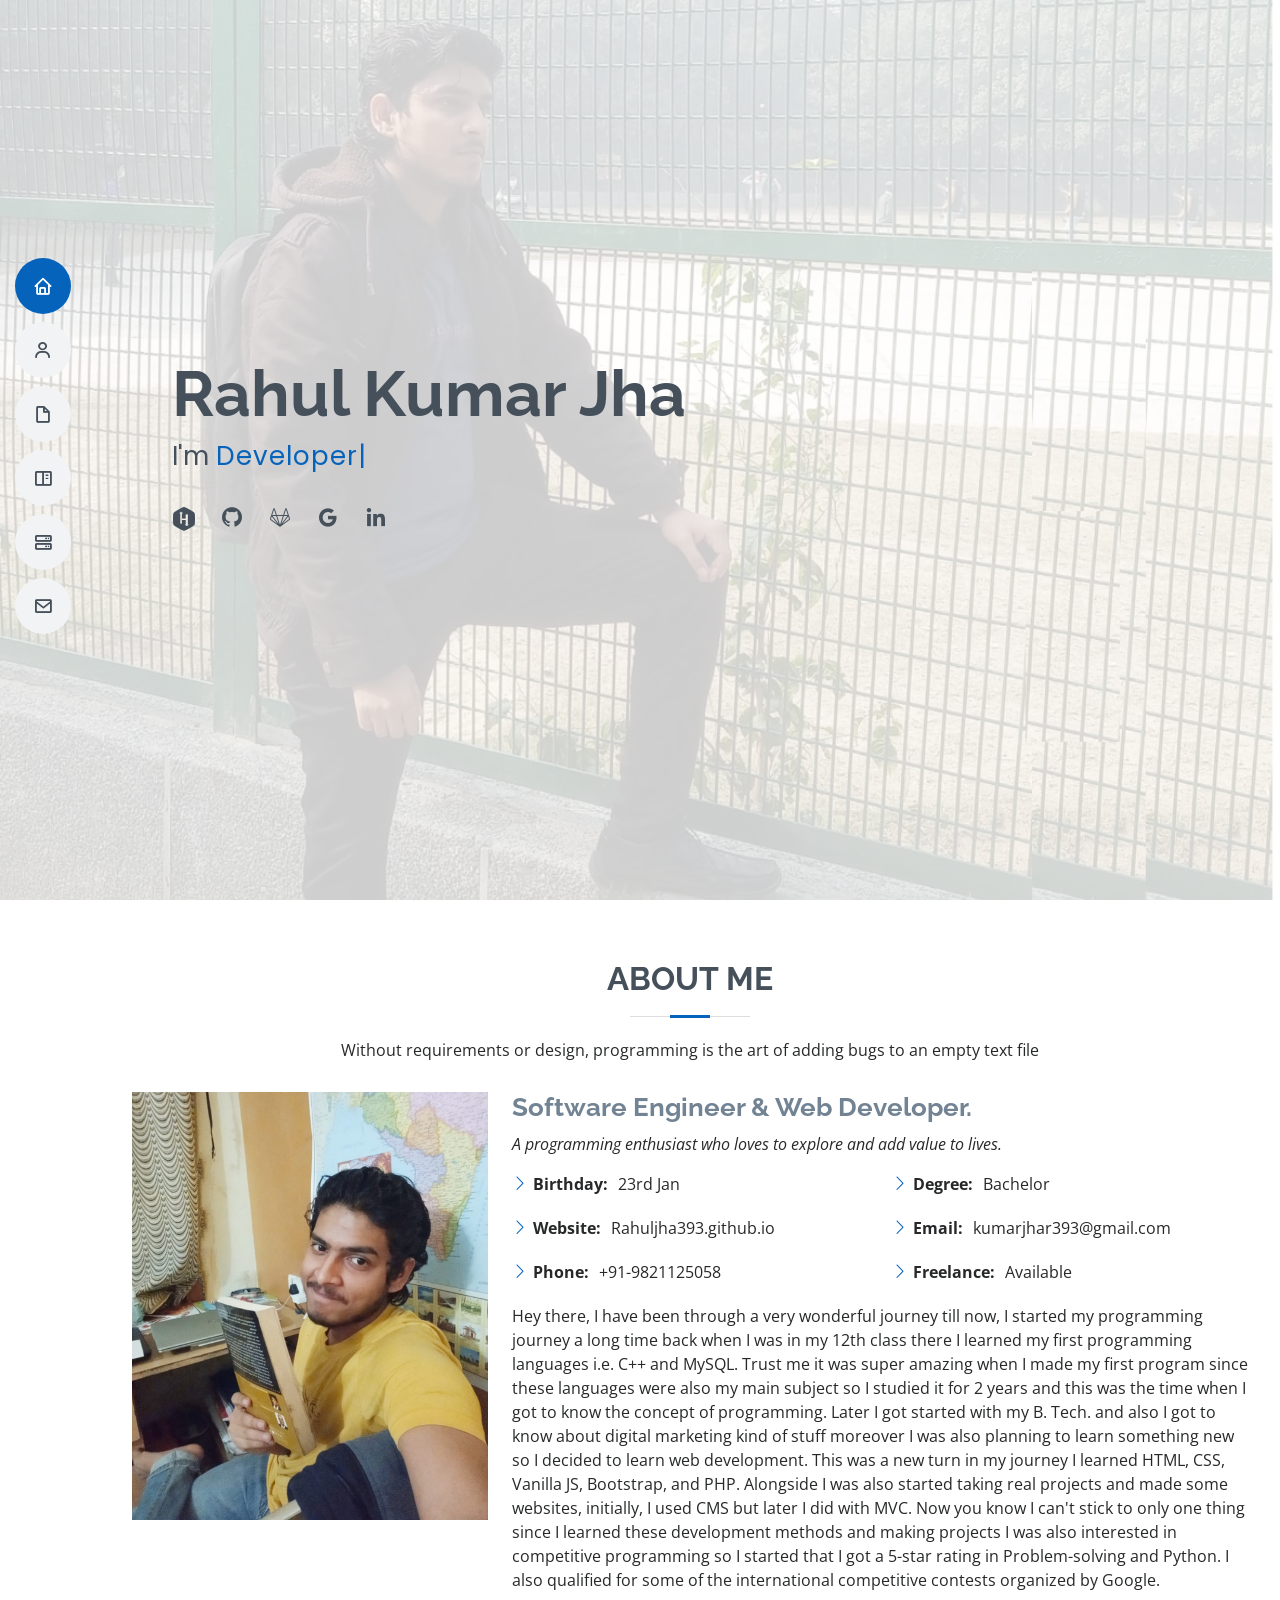
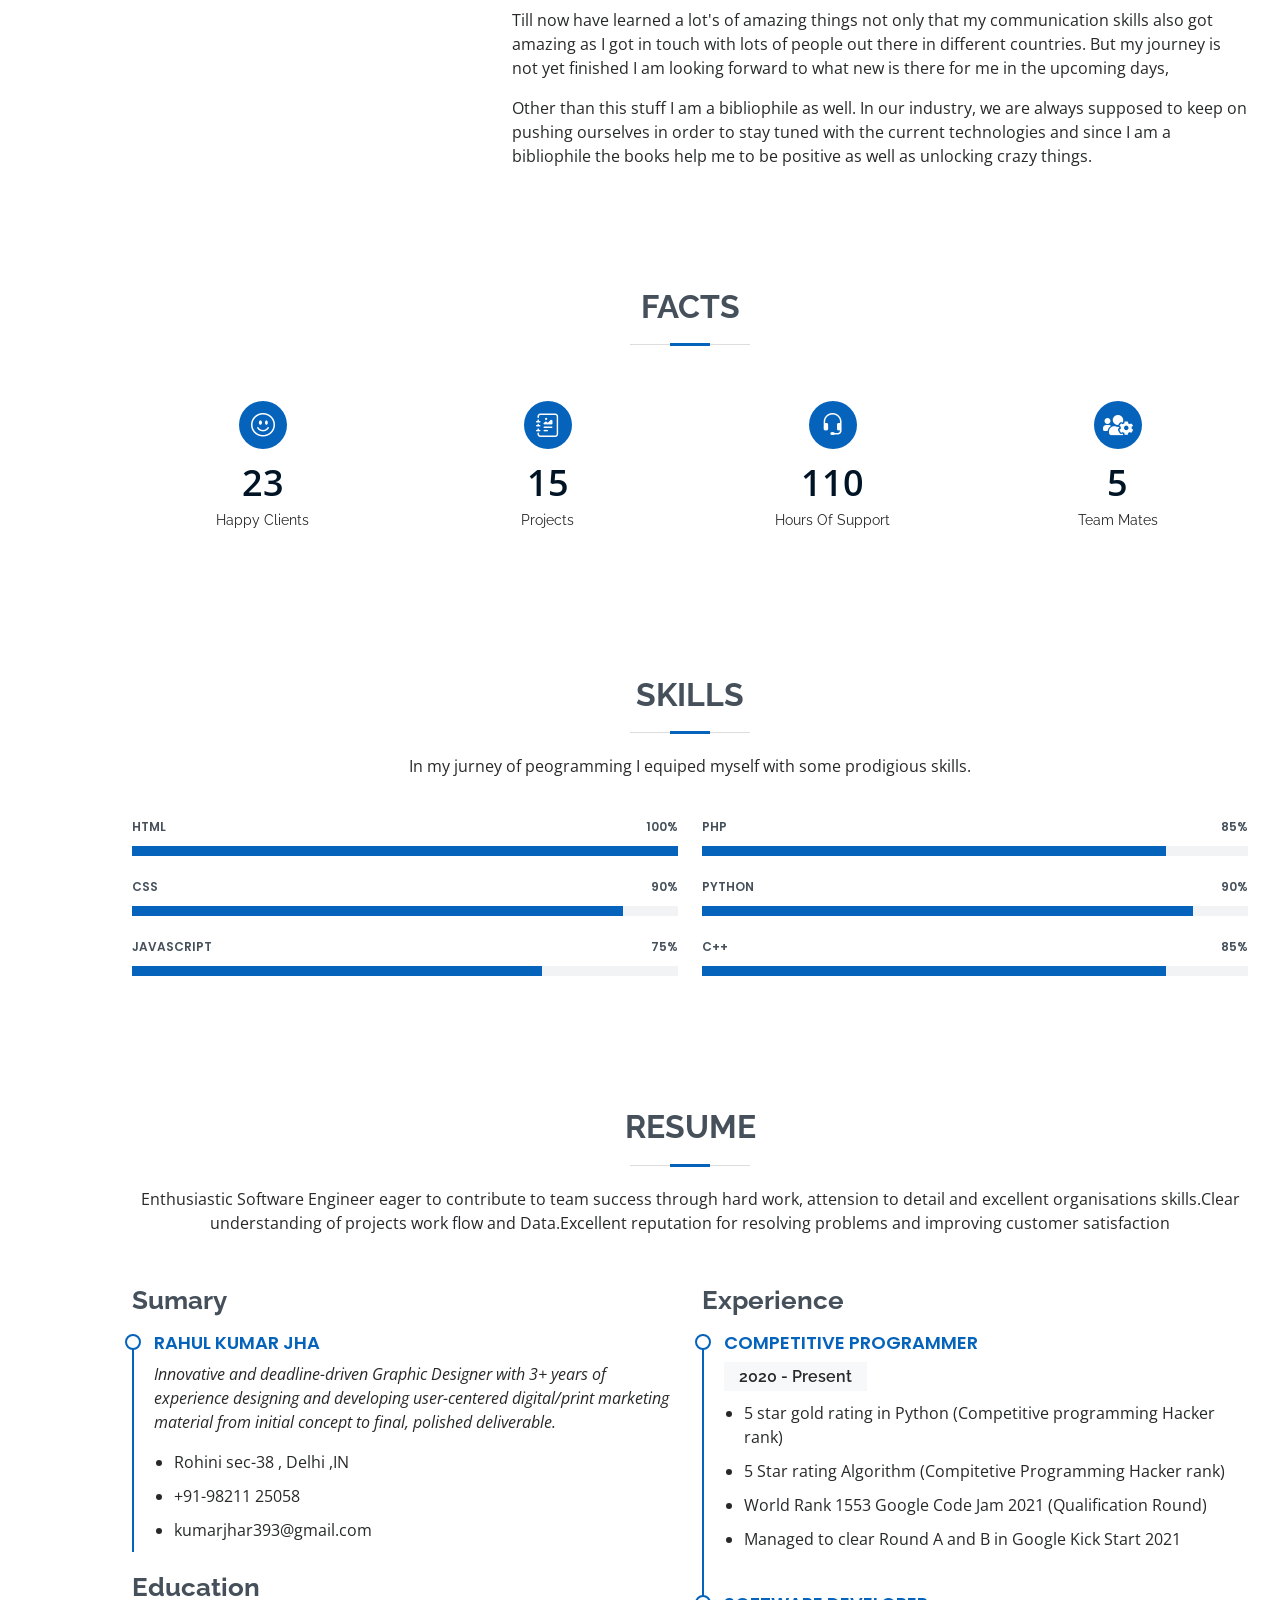
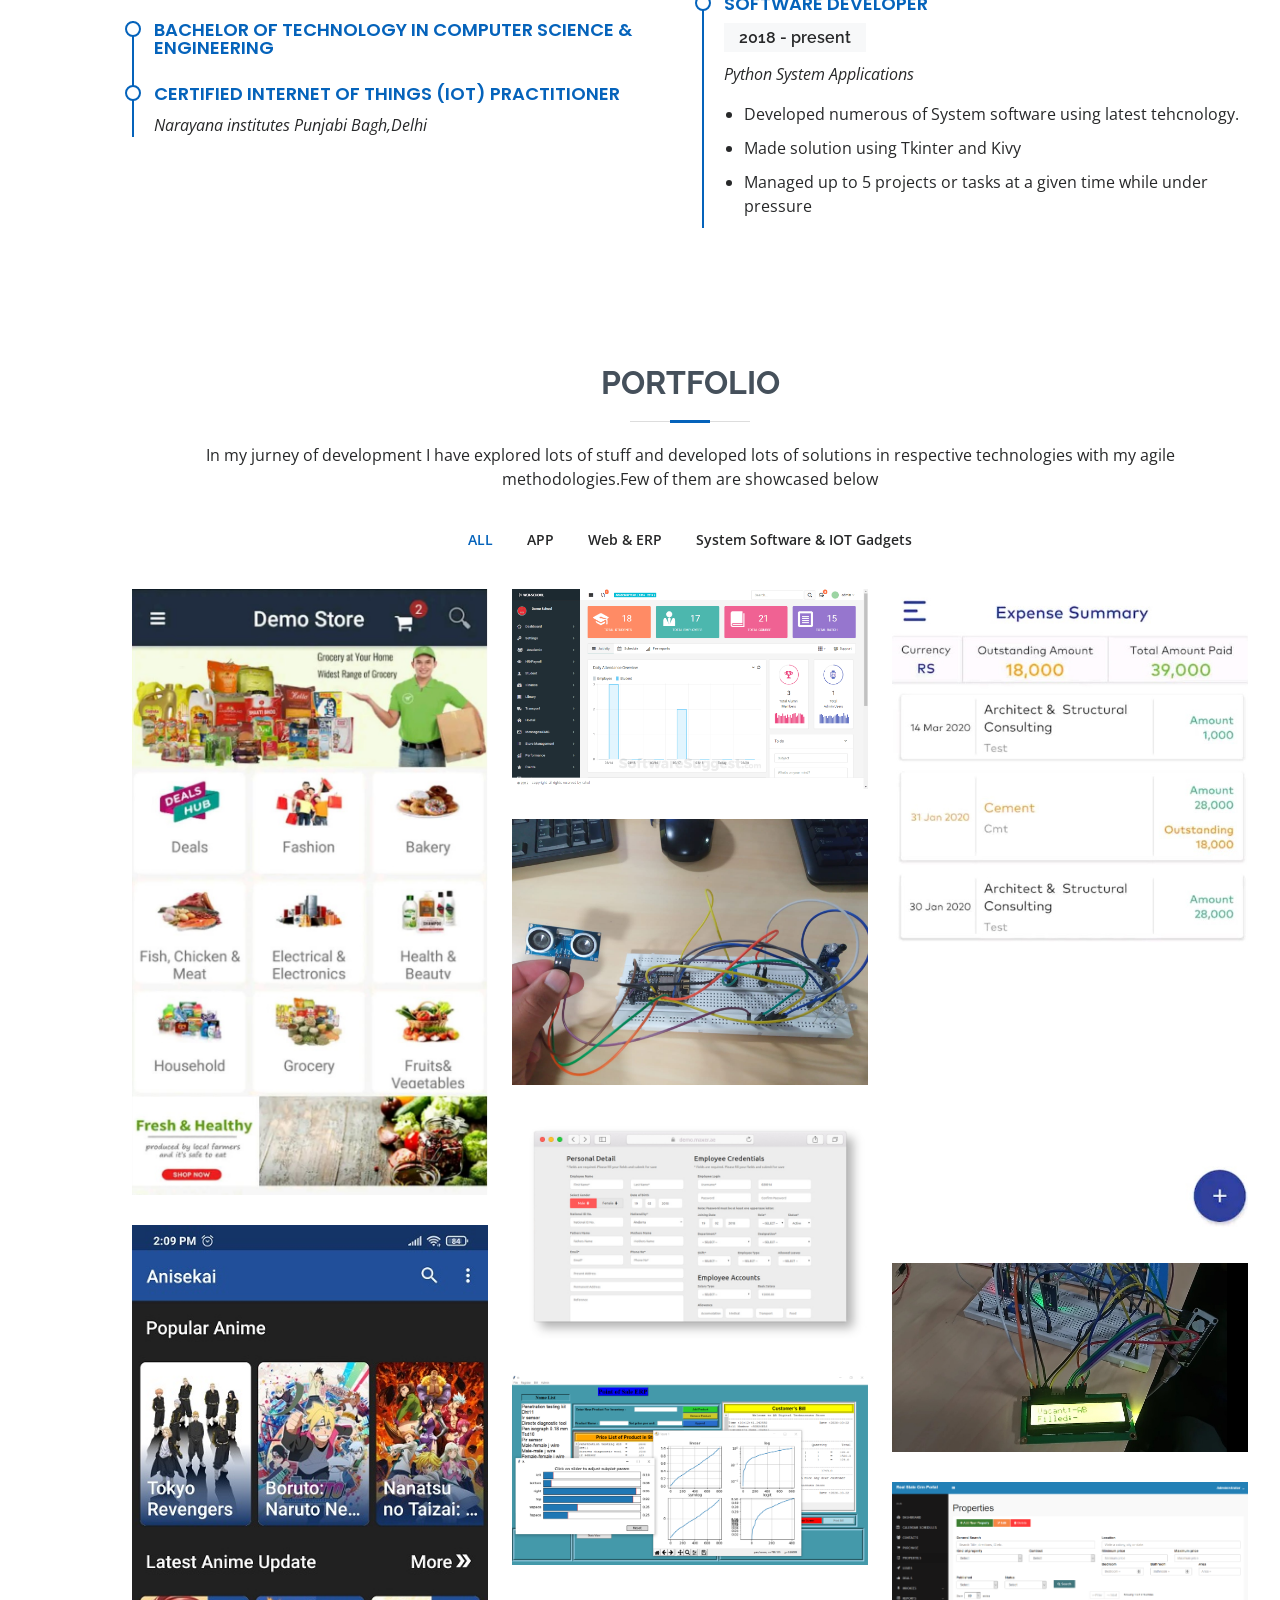
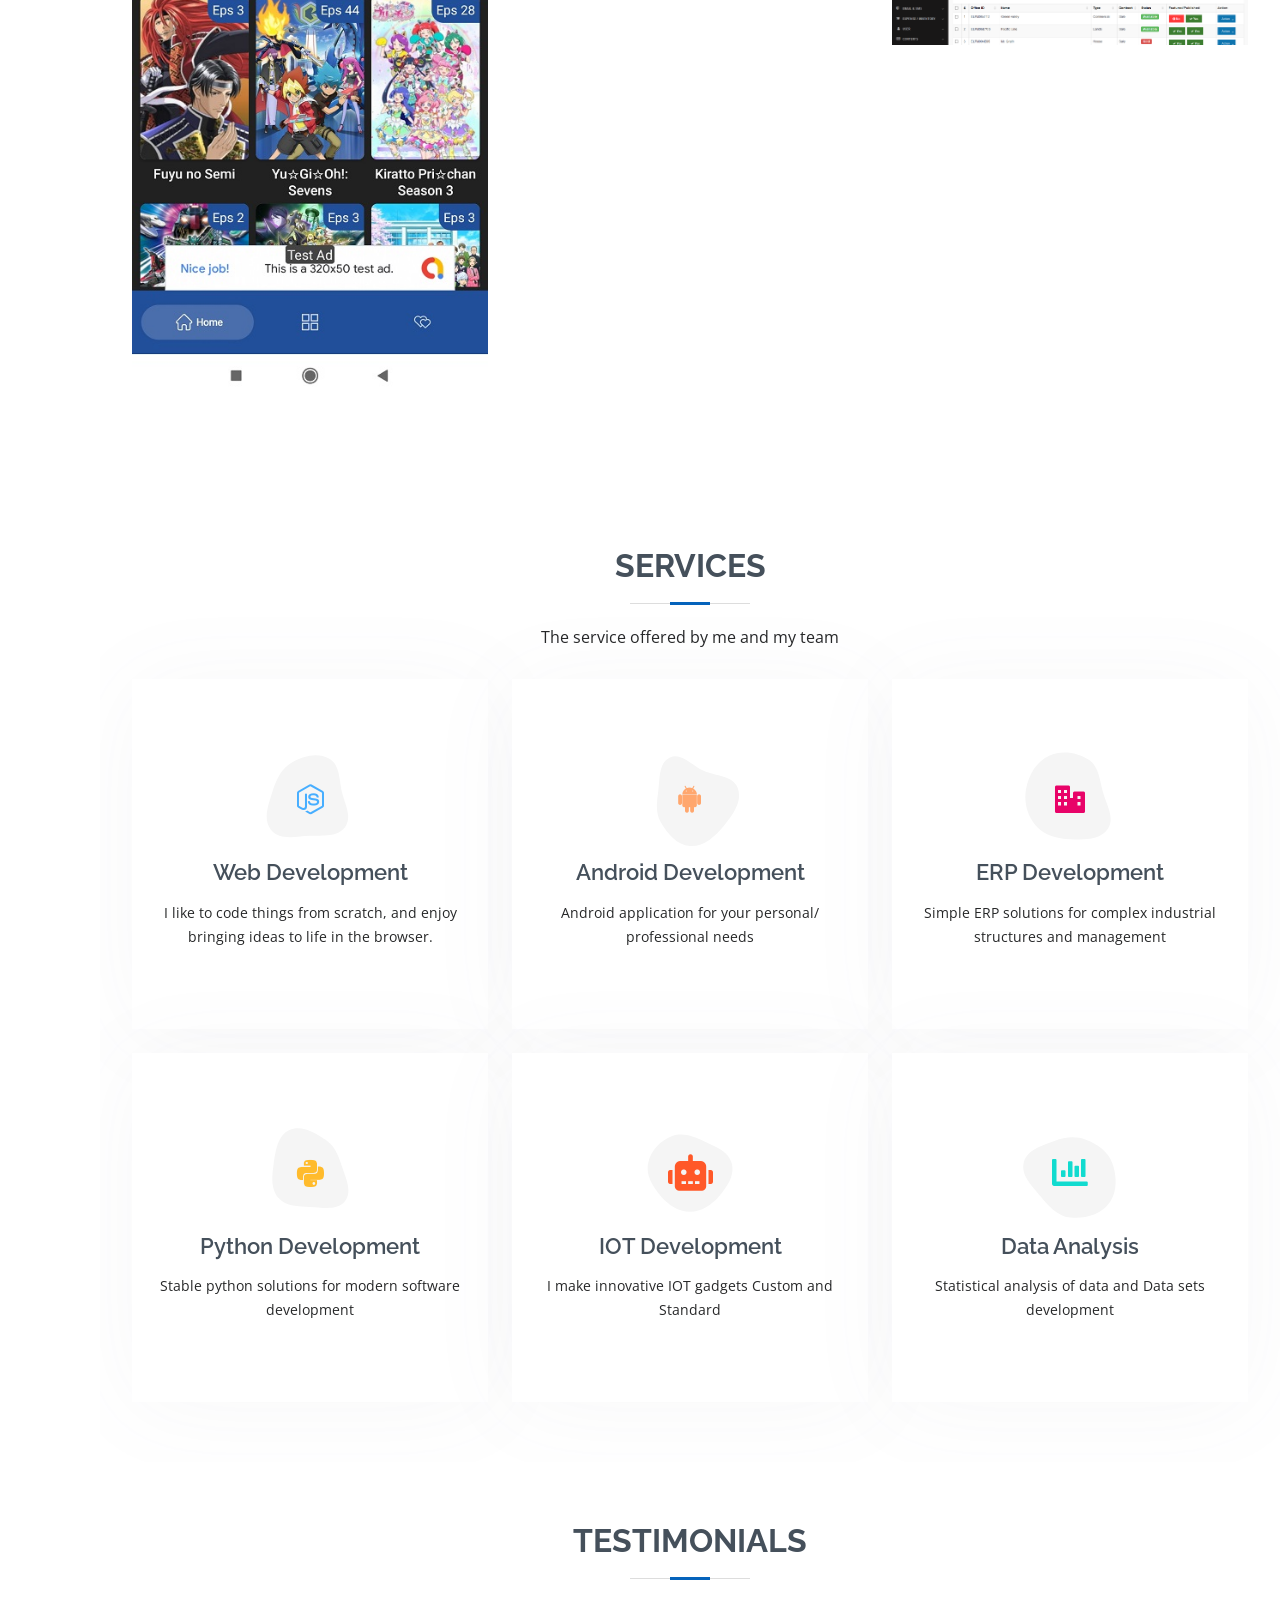
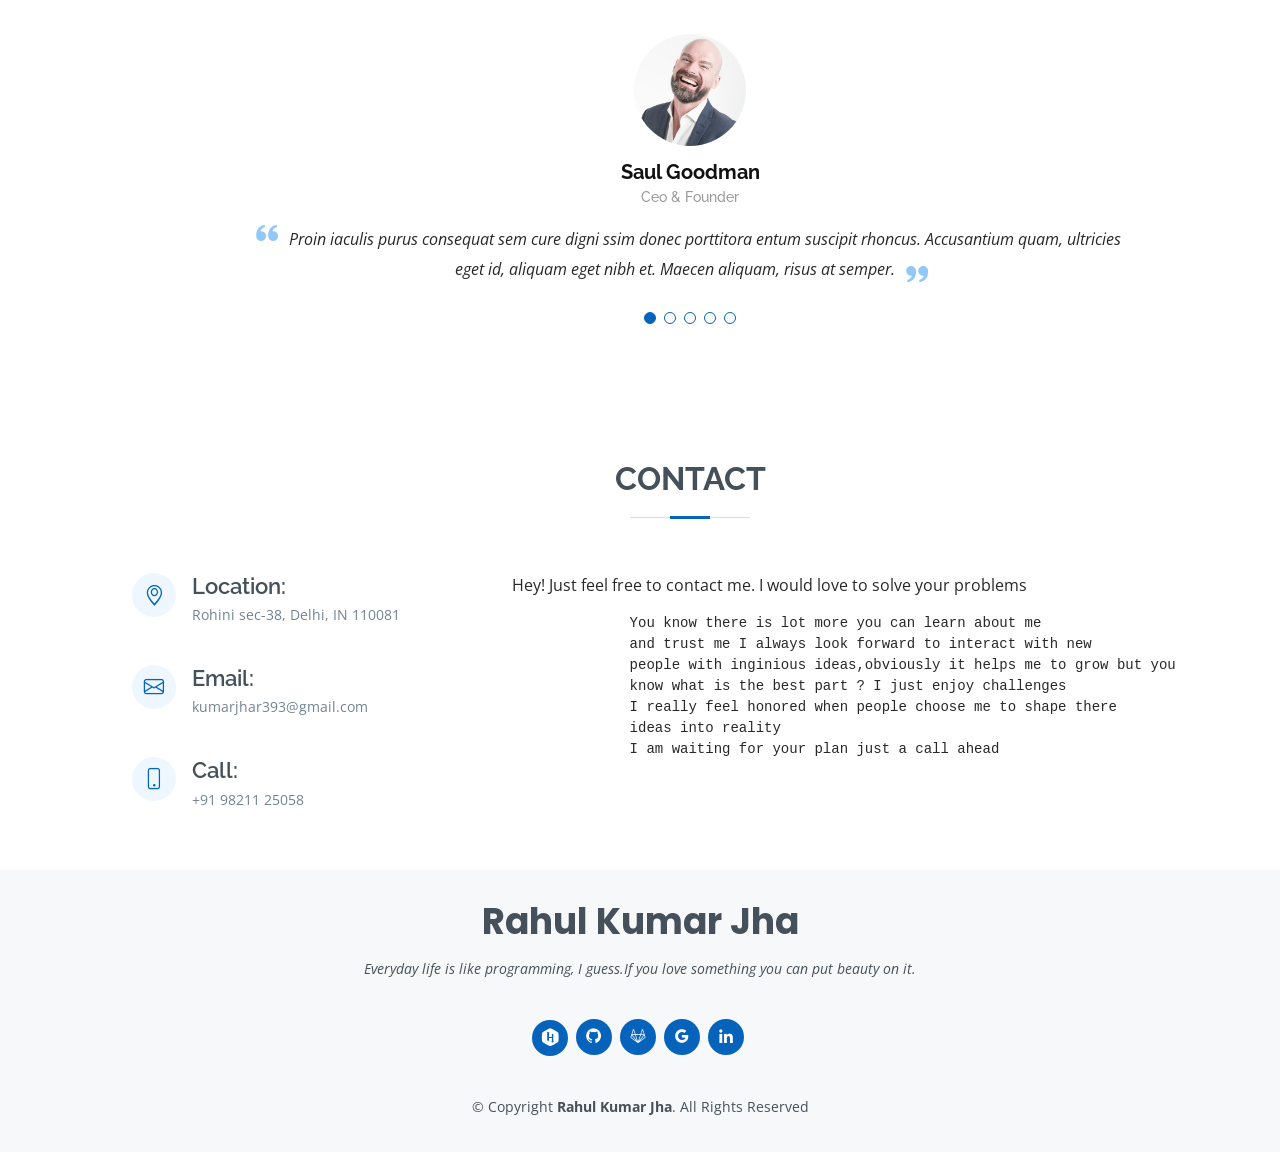
==== commit c8668a89: "Update index.html Changed the language known section" ====
--- a/index.html
+++ b/index.html
@@ -233,7 +233,7 @@
               </div>
 
               <div class="progress">
-                <span class="skill">Software integretion test Design<i class="val">85%</i></span>
+                <span class="skill">C++ <i class="val">85%</i></span>
                 <div class="progress-bar-wrap">
                   <div class="progress-bar" role="progressbar" aria-valuenow="85" aria-valuemin="0" aria-valuemax="100"></div>
                 </div>
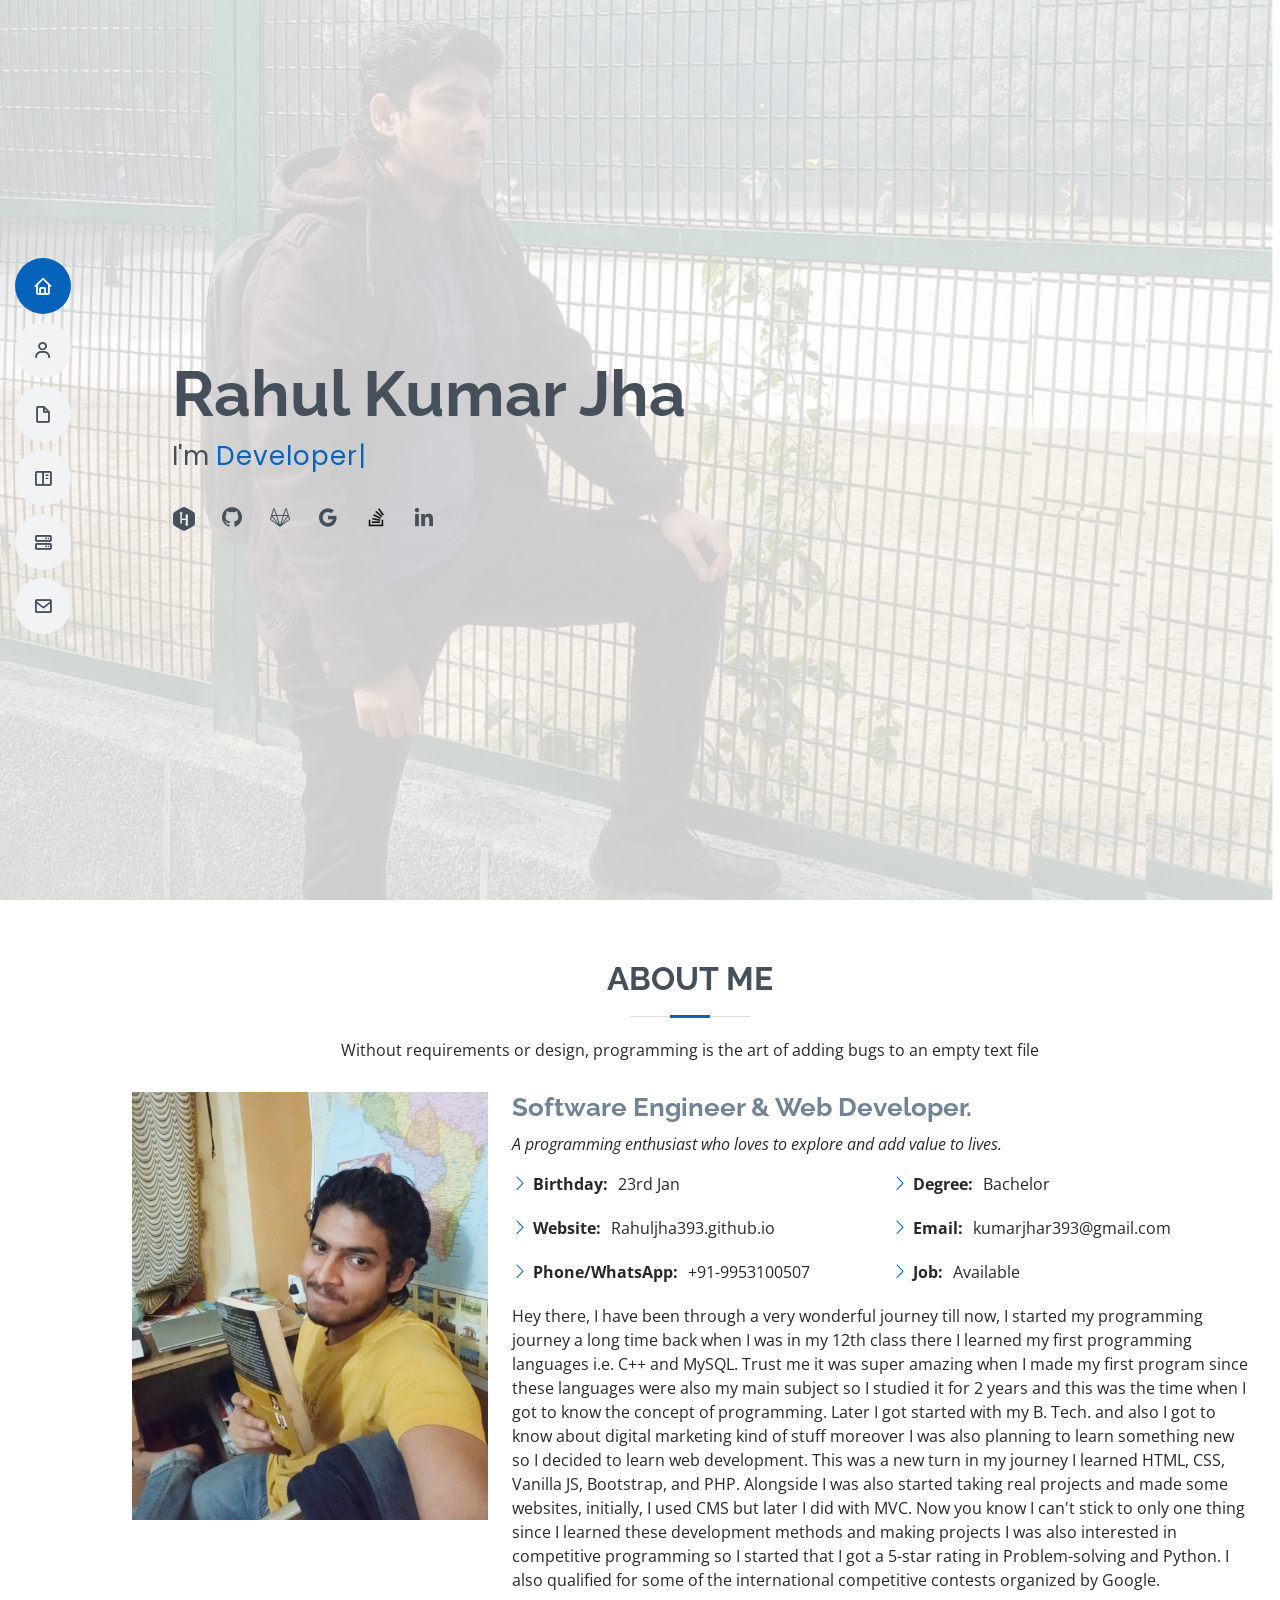
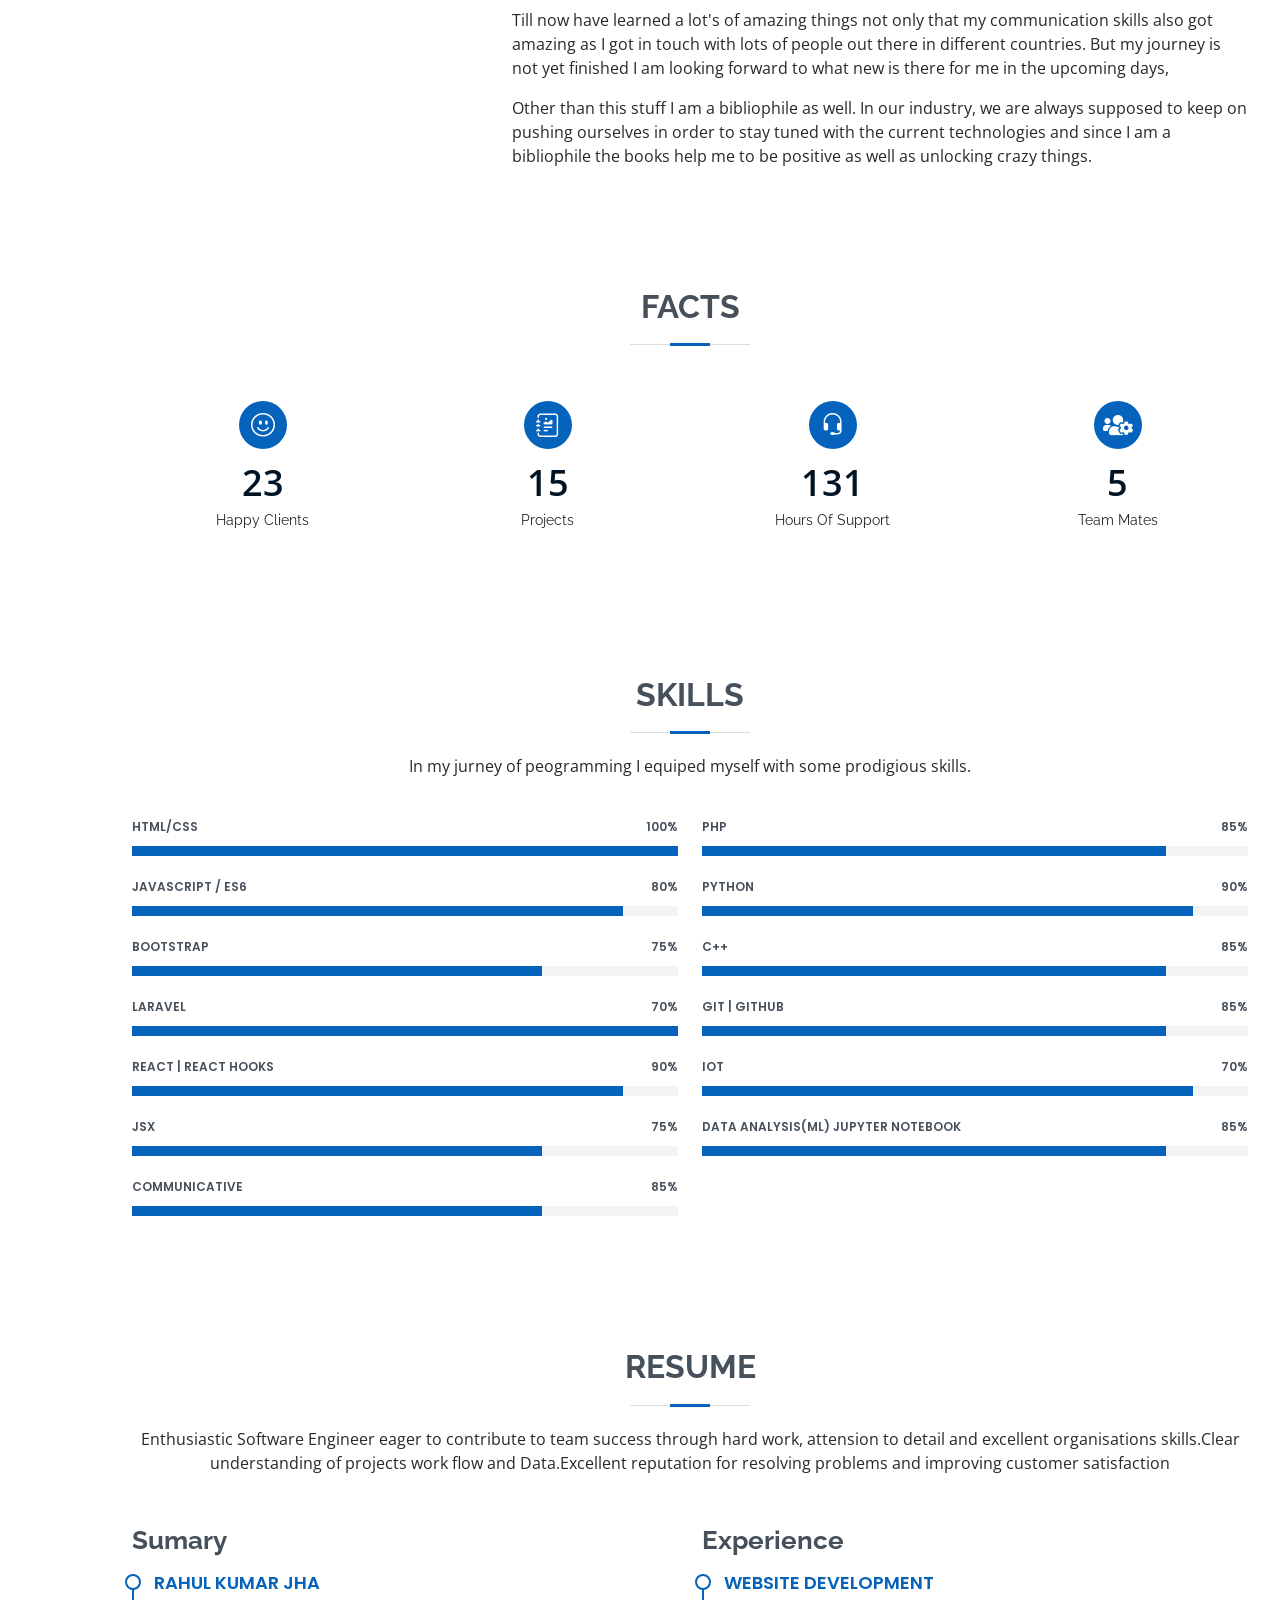
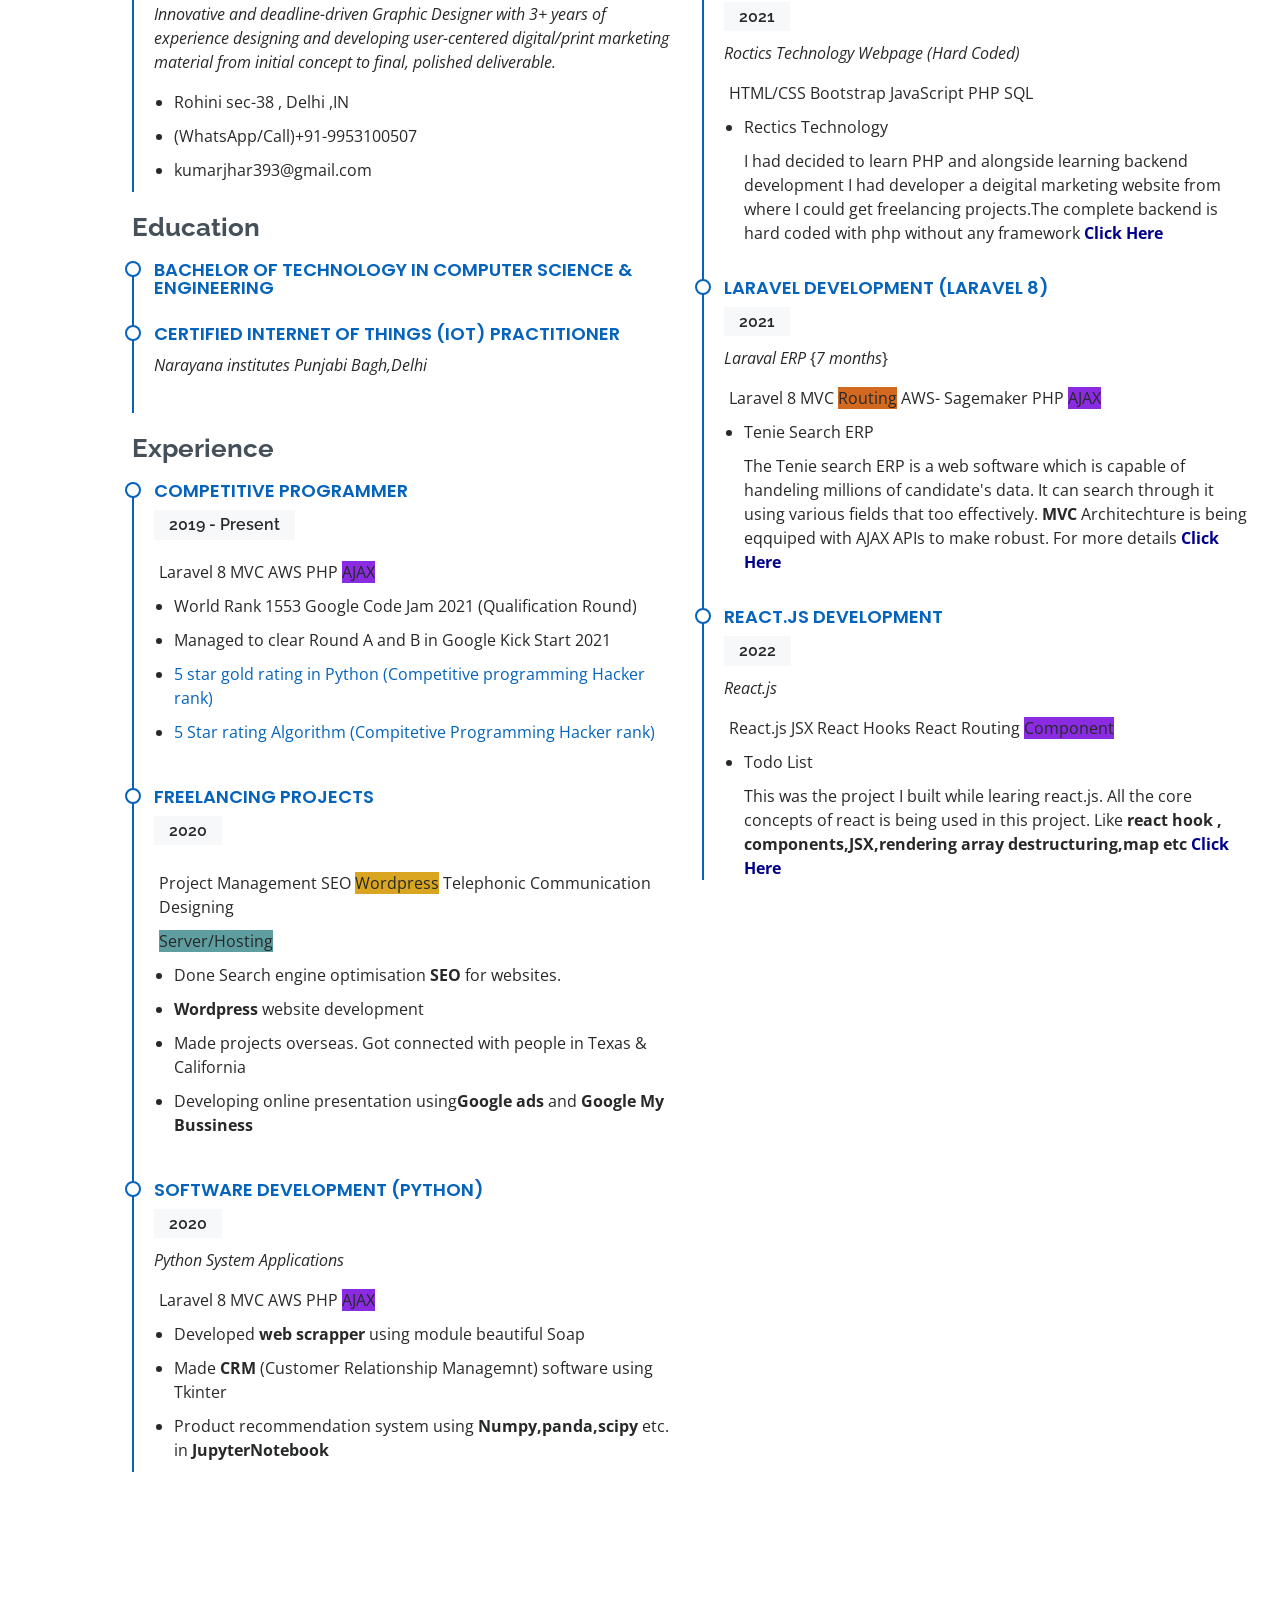
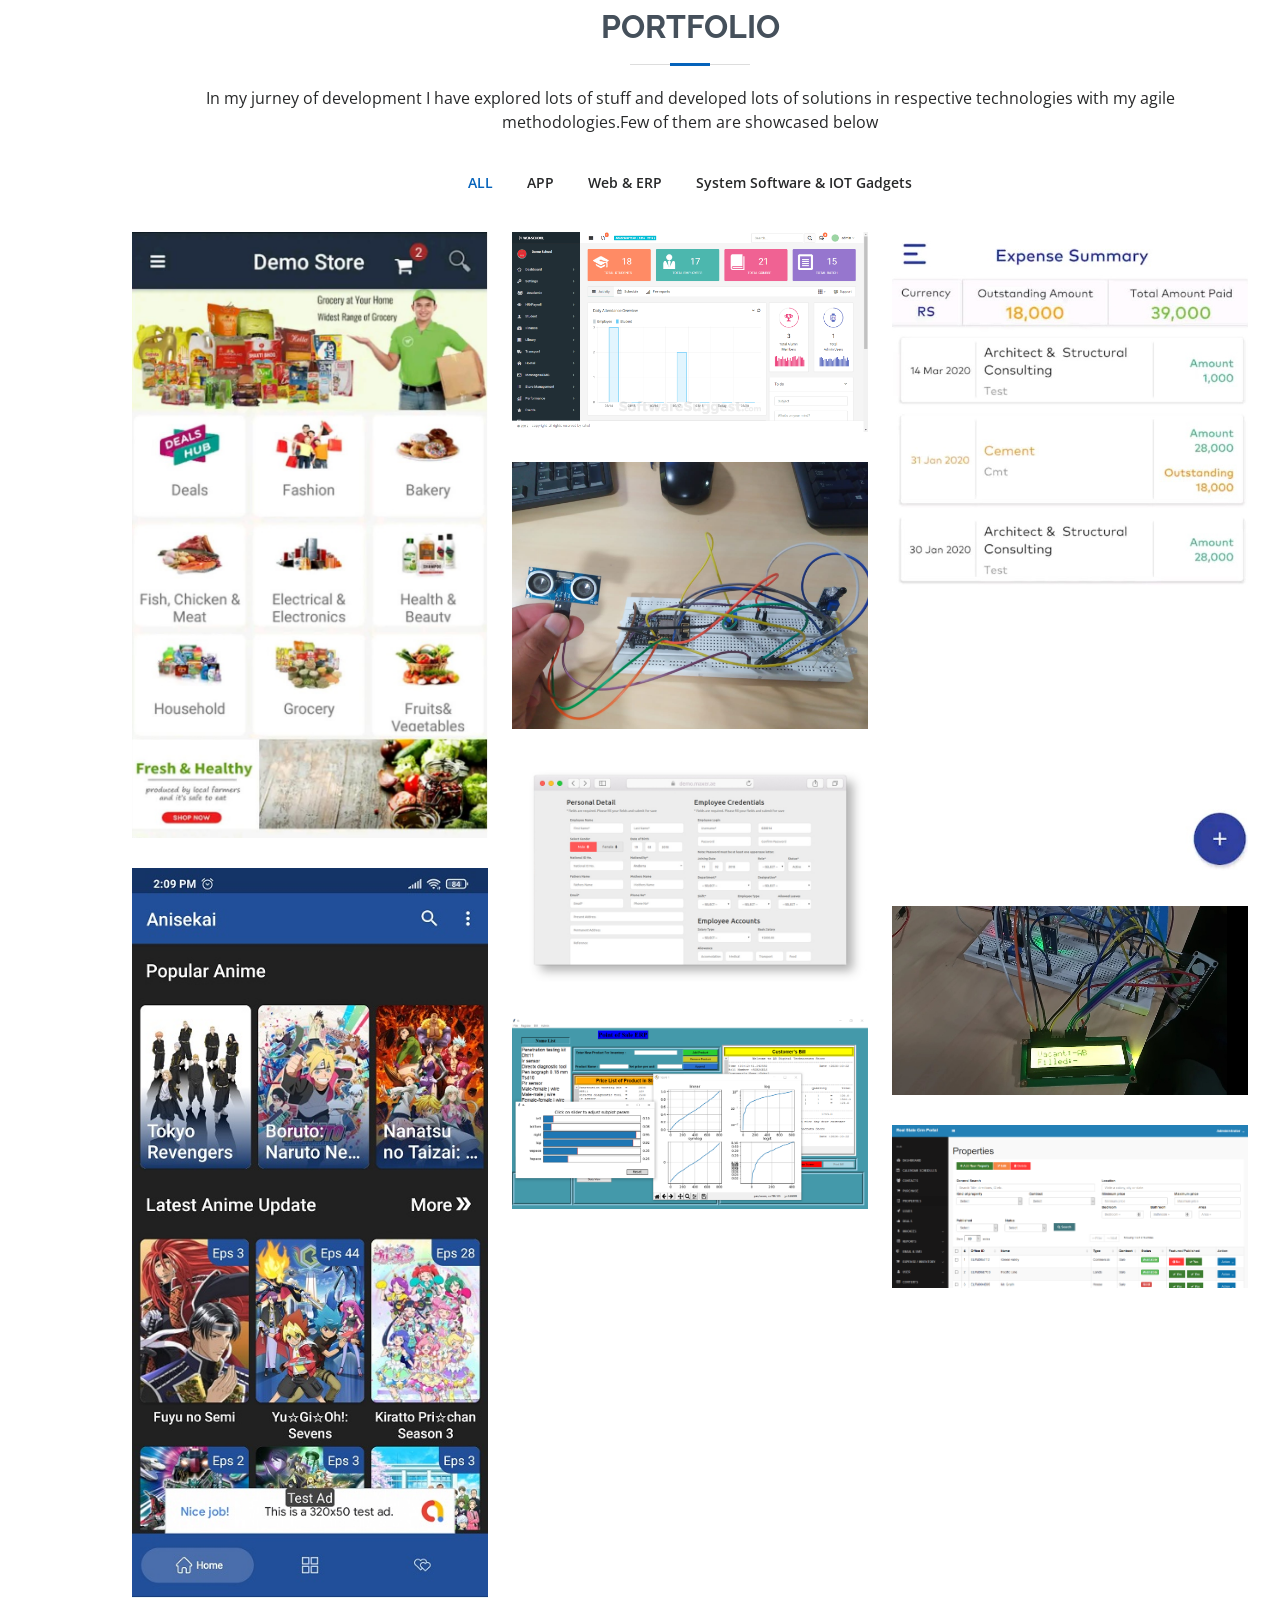
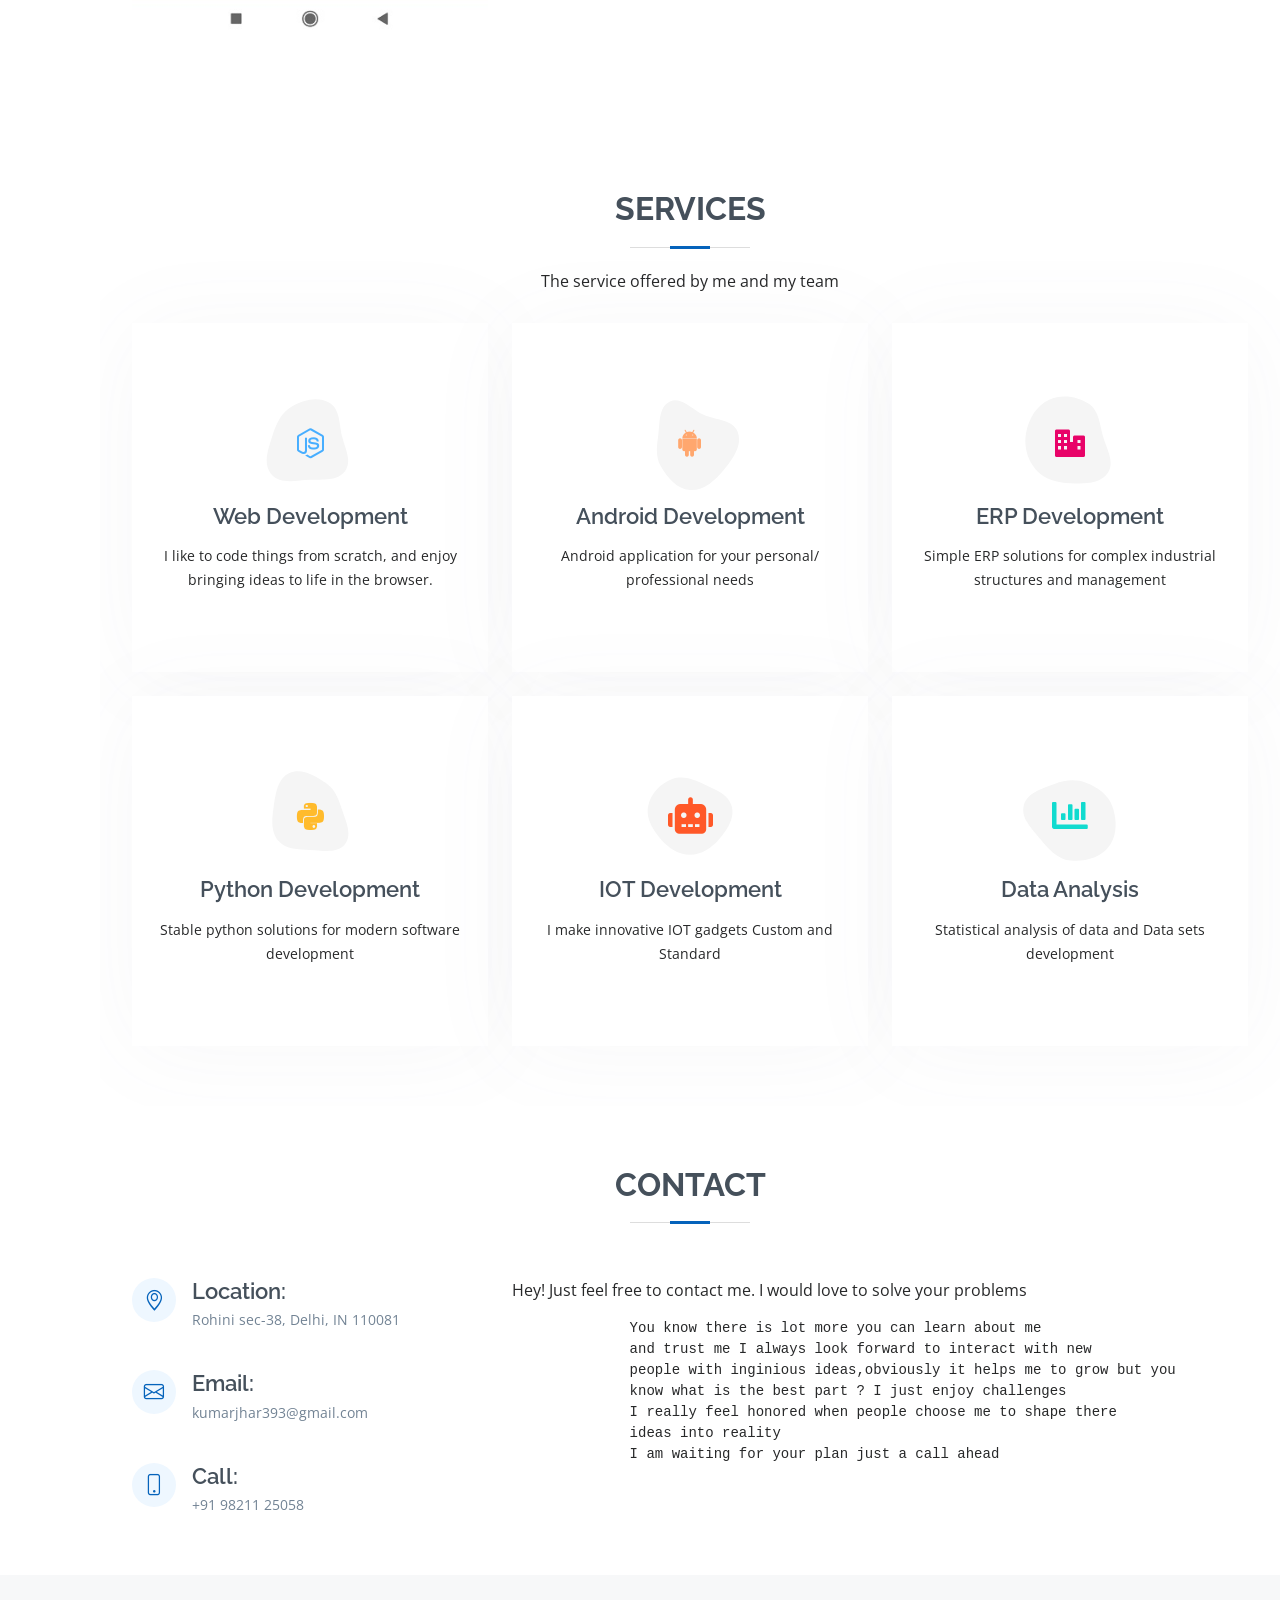
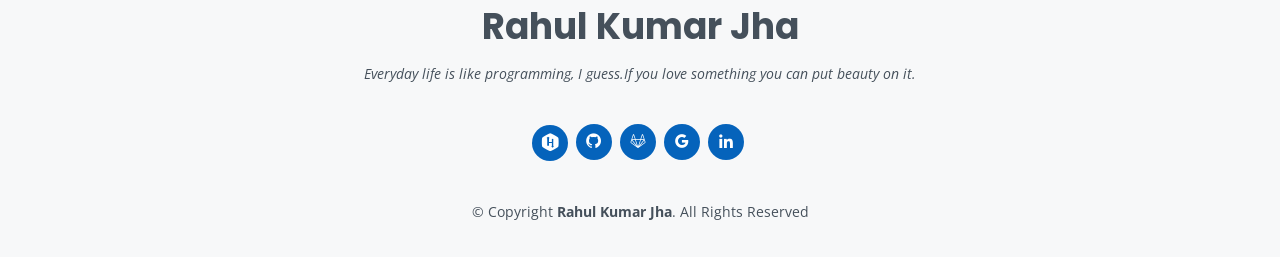
==== commit d8f43047: "Added pills and updates Updated the data and technologies used" ====
--- a/index.html
+++ b/index.html
@@ -8,9 +8,9 @@
   <title>Rahul Kumar Jha | Portfolio | Journey as a Programmer</title>
   <meta content="Rahul Kumar Jha Portfolio | Journey as a programmer" name="description">
   <meta content="Portfolio,Rahul Kumar Jha" name="keywords">
-  
+
   <meta name="theme-color" content="#eb3656">
-  
+
   <!-- Mainfest -->
   <link rel="manifest" type="text/css" href="manifest.json">
 
@@ -20,7 +20,9 @@
   <link rel="stylesheet" type="text/css" href="assets/css/rahul.css">
 
   <!-- Google Fonts -->
-  <link href="https://fonts.googleapis.com/css?family=Open+Sans:300,300i,400,400i,600,600i,700,700i|Raleway:300,300i,400,400i,500,500i,600,600i,700,700i|Poppins:300,300i,400,400i,500,500i,600,600i,700,700i" rel="stylesheet">
+  <link
+    href="https://fonts.googleapis.com/css?family=Open+Sans:300,300i,400,400i,600,600i,700,700i|Raleway:300,300i,400,400i,500,500i,600,600i,700,700i|Poppins:300,300i,400,400i,500,500i,600,600i,700,700i"
+    rel="stylesheet">
 
   <!-- Vendor CSS Files -->
   <link href="assets/vendor/aos/aos.css" rel="stylesheet">
@@ -31,7 +33,9 @@
   <link href="assets/vendor/swiper/swiper-bundle.min.css" rel="stylesheet">
 
   <!-- Font Awesome CDN all min.css -->
-  <link rel="stylesheet" href="https://cdnjs.cloudflare.com/ajax/libs/font-awesome/5.15.3/css/all.min.css" integrity="sha512-iBBXm8fW90+nuLcSKlbmrPcLa0OT92xO1BIsZ+ywDWZCvqsWgccV3gFoRBv0z+8dLJgyAHIhR35VZc2oM/gI1w==" crossorigin="anonymous" />
+  <link rel="stylesheet" href="https://cdnjs.cloudflare.com/ajax/libs/font-awesome/5.15.3/css/all.min.css"
+    integrity="sha512-iBBXm8fW90+nuLcSKlbmrPcLa0OT92xO1BIsZ+ywDWZCvqsWgccV3gFoRBv0z+8dLJgyAHIhR35VZc2oM/gI1w=="
+    crossorigin="anonymous" />
 
   <!--  Main CSS File -->
   <link href="assets/css/style.css" rel="stylesheet">
@@ -51,7 +55,8 @@
         <li><a href="#hero" class="nav-link scrollto active"><i class="bx bx-home"></i> <span>Home</span></a></li>
         <li><a href="#about" class="nav-link scrollto"><i class="bx bx-user"></i> <span>About</span></a></li>
         <li><a href="#resume" class="nav-link scrollto"><i class="bx bx-file-blank"></i> <span>Resume</span></a></li>
-        <li><a href="#portfolio" class="nav-link scrollto"><i class="bx bx-book-content"></i> <span>Portfolio</span></a></li>
+        <li><a href="#portfolio" class="nav-link scrollto"><i class="bx bx-book-content"></i> <span>Portfolio</span></a>
+        </li>
         <li><a href="#services" class="nav-link scrollto"><i class="bx bx-server"></i> <span>Services</span></a></li>
         <li><a href="#contact" class="nav-link scrollto"><i class="bx bx-envelope"></i> <span>Contact</span></a></li>
       </ul>
@@ -66,12 +71,17 @@
       <p>I'm <span class="typed" data-typed-items="Developer,Competitive Programmer, Trainer"></span></p>
       <div class="social-links">
         <!-- <a href="#" class="twitter" target="_blank"><i class="bx bxl-twitter"></i></a> -->
-        <a href="https://www.hackerrank.com/rahuljha393" class="twitter" target="_blank"><i class="fab fa-hackerrank"></i></a>
+        <a href="https://www.hackerrank.com/rahuljha393" class="twitter" target="_blank"><i
+            class="fab fa-hackerrank"></i></a>
         <a href="https://github.com/Rahuljha393" target="_blank" class="github"><i class="bx bxl-github"></i></a>
         <a href="https://gitlab.com/Rahul393" class="instagram" target="_blank"><i class="bx bxl-gitlab"></i></a>
         <a href="mailto:kumarjhar393@gmail.com" class="instagram" target="_blank"><i class="bx bxl-google"></i></a>
-        <!-- <a href="#" class="google-plus" target="_blank"><i class="bx bxl-skype"></i></a> -->
-        <a href="https://www.linkedin.com/in/rahuljha393/" class="linkedin" target="_blank"><i class="bx bxl-linkedin"></i></a>
+        <a href="https://stackoverflow.com/users/14038023/rahul-kumar-jha?tab=profile" class="google-plus" target="_blank"><i class='bx bxl-stack-overflow' style='color:#121213'  ></i></a>
+        
+
+
+        <a href="https://www.linkedin.com/in/rahuljha393/" class="linkedin" target="_blank"><i
+            class="bx bxl-linkedin"></i></a>
       </div>
     </div>
   </section><!-- End Hero -->
@@ -84,307 +94,502 @@
 
         <div class="section-title">
           <h2>About Me</h2>
-          
+
           <!-- #issue fix mobile version
             <q class="ribbon-highlight">&nbsp;&nbsp;&nbsp;&nbsp;Without requirements or design, programming is the art of adding bugs to an empty text file</q> -->
 
-            <p>Without requirements or design, programming is the art of adding bugs to an empty text file</p>
-          </div>
-
-          <div class="row">
-            <div class="col-lg-4">
-              <img src="assets/img/portfolio/p1.jpg" class="img-fluid" alt="Rahul Kumar Jha">
-            </div>
-            <div class="col-lg-8 pt-4 pt-lg-0 content">
-              <h3>Software Engineer &amp; Web Developer.</h3>
-              <p class="fst-italic">
-                A programming enthusiast who loves to explore and add value to lives.
+          <p>Without requirements or design, programming is the art of adding bugs to an empty text file</p>
+        </div>
+
+        <div class="row">
+          <div class="col-lg-4">
+            <img src="assets/img/portfolio/p1.jpg" class="img-fluid" alt="Rahul Kumar Jha">
+          </div>
+          <div class="col-lg-8 pt-4 pt-lg-0 content">
+            <h3>Software Engineer &amp; Web Developer.</h3>
+            <p class="fst-italic">
+              A programming enthusiast who loves to explore and add value to lives.
+            </p>
+            <div class="row">
+              <div class="col-lg-6">
+                <ul>
+                  <li><i class="bi bi-chevron-right"></i> <strong>Birthday:</strong> <span>23rd Jan</span></li>
+                  <li><i class="bi bi-chevron-right"></i> <strong>Website:</strong> <span>Rahuljha393.github.io</span>
+                  </li>
+                  <li><i class="bi bi-chevron-right"></i> <strong>Phone/WhatsApp:</strong> <span>+91-9953100507</span></li>
+                </ul>
+              </div>
+              <div class="col-lg-6">
+                <ul>
+                  <li><i class="bi bi-chevron-right"></i> <strong>Degree:</strong> <span>Bachelor</span></li>
+                  <li><i class="bi bi-chevron-right"></i> <strong>Email:</strong> <span>kumarjhar393@gmail.com</span>
+                  </li>
+                  <li><i class="bi bi-chevron-right"></i> <strong>Job:</strong> <span>Available</span></li>
+                </ul>
+              </div>
+            </div>
+            <p>Hey there,
+              I have been through a very wonderful journey till now, I started my programming journey a long time back
+              when I was in my 12th class there I learned my first programming languages i.e. C++ and MySQL. Trust me it
+              was super amazing when I made my first program since these languages were also my main subject so I
+              studied it for 2 years and this was the time when I got to know the concept of programming. Later I got
+              started with my B. Tech. and also I got to know about digital marketing kind of stuff moreover I was also
+              planning to learn something new so I decided to learn web development. This was a new turn in my journey I
+              learned HTML, CSS, Vanilla JS, Bootstrap, and PHP. Alongside I was also started taking real projects and
+              made some websites, initially, I used CMS but later I did with MVC. Now you know I can't stick to only one
+              thing since I learned these development methods and making projects I was also interested in competitive
+              programming so I started that I got a 5-star rating in Problem-solving and Python. I also qualified for
+              some of the international competitive contests organized by Google.
+            </p>
+            <p>
+
+              Till now have learned a lot's of amazing things not only that my communication skills also got amazing as
+              I got in touch with lots of people out there in different countries. But my journey is not yet finished I
+              am looking forward to what new is there for me in the upcoming days,
+            </p>
+            <p>
+              Other than this stuff I am a bibliophile as well. In our industry, we are always supposed to keep on
+              pushing ourselves in order to stay tuned with the current technologies and since I am a bibliophile the
+              books help me to be positive as well as unlocking crazy things.
+            </p>
+          </div>
+        </div>
+
+      </div>
+    </section><!-- End About Section -->
+
+    <!-- ======= Facts Section ======= -->
+    <section id="facts" class="facts">
+      <div class="container" data-aos="fade-up">
+
+        <div class="section-title">
+          <h2>Facts</h2>
+        </div>
+
+        <div class="row">
+
+          <div class="col-lg-3 col-md-6">
+            <div class="count-box">
+              <i class="bi bi-emoji-smile"></i>
+              <span data-purecounter-start="0" data-purecounter-end="23" data-purecounter-duration="1"
+                class="purecounter"></span>
+              <p>Happy Clients</p>
+            </div>
+          </div>
+
+          <div class="col-lg-3 col-md-6 mt-5 mt-md-0">
+            <div class="count-box">
+              <i class="bi bi-journal-richtext"></i>
+              <span data-purecounter-start="0" data-purecounter-end="15" data-purecounter-duration="1"
+                class="purecounter"></span>
+              <p>Projects</p>
+            </div>
+          </div>
+
+          <div class="col-lg-3 col-md-6 mt-5 mt-lg-0">
+            <div class="count-box">
+              <i class="bi bi-headset"></i>
+              <span data-purecounter-start="0" data-purecounter-end="170" data-purecounter-duration="1"
+                class="purecounter"></span>
+              <p>Hours Of Support</p>
+            </div>
+          </div>
+
+          <div class="col-lg-3 col-md-6 mt-5 mt-lg-0">
+            <div class="count-box">
+              <!-- <i class="bi bi-award"></i> -->
+              <i class="fas fa-users-cog"></i>
+              <span data-purecounter-start="0" data-purecounter-end="5" data-purecounter-duration="1"
+                class="purecounter"></span>
+              <p>Team Mates</p>
+            </div>
+          </div>
+
+        </div>
+
+      </div>
+    </section><!-- End Facts Section -->
+
+    <!-- ======= Skills Section ======= -->
+    <section id="skills" class="skills section-bg">
+      <div class="container" data-aos="fade-up">
+
+        <div class="section-title">
+          <h2>Skills</h2>
+          <p>In my jurney of peogramming I equiped myself with some prodigious skills.</p>
+        </div>
+
+        <div class="row skills-content">
+
+          <div class="col-lg-6">
+
+            <div class="progress">
+              <span class="skill">HTML/CSS <i class="val">100%</i></span>
+              <div class="progress-bar-wrap">
+                <div class="progress-bar" role="progressbar" aria-valuenow="100" aria-valuemin="0" aria-valuemax="100">
+                </div>
+              </div>
+            </div>
+
+            <div class="progress">
+              <span class="skill">JavaScript / ES6 <i class="val">80%</i></span>
+              <div class="progress-bar-wrap">
+                <div class="progress-bar" role="progressbar" aria-valuenow="90" aria-valuemin="0" aria-valuemax="100">
+                </div>
+              </div>
+            </div>
+
+            <div class="progress">
+              <span class="skill">Bootstrap <i class="val">75%</i></span>
+              <div class="progress-bar-wrap">
+                <div class="progress-bar" role="progressbar" aria-valuenow="75" aria-valuemin="0" aria-valuemax="100">
+                </div>
+              </div>
+            </div>
+
+            <div class="progress">
+              <span class="skill">Laravel <i class="val">70%</i></span>
+              <div class="progress-bar-wrap">
+                <div class="progress-bar" role="progressbar" aria-valuenow="100" aria-valuemin="0" aria-valuemax="100">
+                </div>
+              </div>
+            </div>
+
+            <div class="progress">
+              <span class="skill">React | React Hooks<i class="val">90%</i></span>
+              <div class="progress-bar-wrap">
+                <div class="progress-bar" role="progressbar" aria-valuenow="90" aria-valuemin="0" aria-valuemax="100">
+                </div>
+              </div>
+            </div>
+
+            <div class="progress">
+              <span class="skill">JSX <i class="val">75%</i></span>
+              <div class="progress-bar-wrap">
+                <div class="progress-bar" role="progressbar" aria-valuenow="75" aria-valuemin="0" aria-valuemax="100">
+                </div>
+              </div>
+            </div>
+
+            <div class="progress">
+              <span class="skill">Communicative <i class="val">85%</i></span>
+              <div class="progress-bar-wrap">
+                <div class="progress-bar" role="progressbar" aria-valuenow="75" aria-valuemin="0" aria-valuemax="100">
+                </div>
+              </div>
+            </div>
+
+          </div>
+
+          <div class="col-lg-6">
+
+            <div class="progress">
+              <span class="skill">PHP <i class="val">85%</i></span>
+              <div class="progress-bar-wrap">
+                <div class="progress-bar" role="progressbar" aria-valuenow="85" aria-valuemin="0" aria-valuemax="100">
+                </div>
+              </div>
+            </div>
+
+            <div class="progress">
+              <span class="skill">Python <i class="val">90%</i></span>
+              <div class="progress-bar-wrap">
+                <div class="progress-bar" role="progressbar" aria-valuenow="90" aria-valuemin="0" aria-valuemax="100">
+                </div>
+              </div>
+            </div>
+
+            <div class="progress">
+              <span class="skill">C++ <i class="val">85%</i></span>
+              <div class="progress-bar-wrap">
+                <div class="progress-bar" role="progressbar" aria-valuenow="85" aria-valuemin="0" aria-valuemax="100">
+                </div>
+              </div>
+            </div>
+
+            <div class="progress">
+              <span class="skill">Git | Github <i class="val">85%</i></span>
+              <div class="progress-bar-wrap">
+                <div class="progress-bar" role="progressbar" aria-valuenow="85" aria-valuemin="0" aria-valuemax="100">
+                </div>
+              </div>
+            </div>
+
+            <div class="progress">
+              <span class="skill">IOT <i class="val">70%</i></span>
+              <div class="progress-bar-wrap">
+                <div class="progress-bar" role="progressbar" aria-valuenow="90" aria-valuemin="0" aria-valuemax="100">
+                </div>
+              </div>
+            </div>
+
+            <div class="progress">
+              <span class="skill">Data Analysis(ML) Jupyter Notebook <i class="val">85%</i></span>
+              <div class="progress-bar-wrap">
+                <div class="progress-bar" role="progressbar" aria-valuenow="85" aria-valuemin="0" aria-valuemax="100">
+                </div>
+              </div>
+            </div>
+
+          </div>
+
+        </div>
+
+      </div>
+    </section><!-- End Skills Section -->
+
+    <!-- ======= Resume Section ======= -->
+    <section id="resume" class="resume">
+      <div class="container" data-aos="fade-up">
+
+        <div class="section-title">
+          <h2>Resume</h2>
+          <p>Enthusiastic Software Engineer eager to contribute to team success through hard work, attension to detail
+            and excellent organisations skills.Clear understanding of projects work flow and Data.Excellent reputation
+            for resolving problems and improving customer satisfaction</p>
+        </div>
+
+        <div class="row">
+          <div class="col-lg-6">
+            <h3 class="resume-title">Sumary</h3>
+            <div class="resume-item pb-0">
+              <h4>Rahul Kumar Jha</h4>
+              <p><em>Innovative and deadline-driven Graphic Designer with 3+ years of experience designing and
+                  developing user-centered digital/print marketing material from initial concept to final, polished
+                  deliverable.</em></p>
+              <ul>
+                <li>Rohini sec-38 , Delhi ,IN</li>
+                <li>(WhatsApp/Call)+91-9953100507</li>
+                <li>kumarjhar393@gmail.com</li>
+              </ul>
+            </div>
+
+            <h3 class="resume-title">Education</h3>
+            <div class="resume-item">
+              <h4>Bachelor of Technology in Computer Science &amp; Engineering</h4>
+              <!-- <h5>2015 - 2016</h5> -->
+              <!-- <p><em>IES college of Technology,Bhopal</em></p> -->
+              <!-- <p>Qui deserunt veniam. Et sed aliquam labore tempore sed quisquam iusto autem sit. Ea vero voluptatum qui ut dignissimos deleniti nerada porti sand markend</p> -->
+            </div>
+            <div class="resume-item">
+              <h4>Certified Internet of Things (IoT) Practitioner</h4>
+              <!--  <h5>2010 - 2014</h5> -->
+              <p><em>Narayana institutes Punjabi Bagh,Delhi</em></p>
+              <p>
+                <!-- Quia nobis sequi est occaecati aut. Repudiandae et iusto quae reiciendis et quis Eius vel ratione eius unde vitae rerum voluptates asperiores voluptatem Earum molestiae consequatur neque etlon sader mart dila -->
               </p>
-              <div class="row">
-                <div class="col-lg-6">
-                  <ul>
-                    <li><i class="bi bi-chevron-right"></i> <strong>Birthday:</strong> <span>23rd Jan</span></li>
-                    <li><i class="bi bi-chevron-right"></i> <strong>Website:</strong> <span>Rahuljha393.github.io</span></li>
-                    <li><i class="bi bi-chevron-right"></i> <strong>Phone:</strong> <span>+91-9821125058</span></li>
-                  </ul>
-                </div>
-                <div class="col-lg-6">
-                  <ul>
-                    <li><i class="bi bi-chevron-right"></i> <strong>Degree:</strong> <span>Bachelor</span></li>
-                    <li><i class="bi bi-chevron-right"></i> <strong>Email:</strong> <span>kumarjhar393@gmail.com</span></li>
-                    <li><i class="bi bi-chevron-right"></i> <strong>Freelance:</strong> <span>Available</span></li>
-                  </ul>
-                </div>
-              </div>
-              <p>Hey there,
-                I have been through a very wonderful journey till now, I started my programming journey a long time back when I was in my 12th class there I learned my first programming languages i.e. C++ and MySQL. Trust me it was super amazing when I made my first program since these languages were also my main subject so I studied it for 2 years and this was the time when I got to know the concept of programming. Later I got started with my B. Tech. and also I got to know about digital marketing kind of stuff moreover I was also planning to learn something new so I decided to learn web development. This was a new turn in my journey I learned HTML, CSS, Vanilla JS, Bootstrap, and PHP. Alongside I was also started taking real projects and made some websites, initially, I used CMS but later I did with MVC.  Now you know I can't stick to only one thing since I learned these development methods and making projects I was also interested in competitive programming so I started that I got a 5-star rating in Problem-solving and Python. I also qualified for some of the international competitive contests organized by Google. 
-              </p>
-              <p>
-
-                Till now have learned a lot's of amazing things not only that my communication skills also got amazing as I got in touch with lots of people out there in different countries. But my journey is not yet finished I am looking forward to what new is there for me in the upcoming days,
-              </p>
-              <p>
-                Other than this stuff I am a bibliophile as well. In our industry, we are always supposed to keep on pushing ourselves in order to stay tuned with the current technologies and since I am a bibliophile the books help me to be positive as well as unlocking crazy things.
-              </p>
-            </div>
-          </div>
-
-        </div>
-      </section><!-- End About Section -->
-
-      <!-- ======= Facts Section ======= -->
-      <section id="facts" class="facts">
-        <div class="container" data-aos="fade-up">
-
-          <div class="section-title">
-            <h2>Facts</h2>
-          </div>
-
-          <div class="row">
-
-            <div class="col-lg-3 col-md-6">
-              <div class="count-box">
-                <i class="bi bi-emoji-smile"></i>
-                <span data-purecounter-start="0" data-purecounter-end="23" data-purecounter-duration="1" class="purecounter"></span>
-                <p>Happy Clients</p>
-              </div>
-            </div>
-
-            <div class="col-lg-3 col-md-6 mt-5 mt-md-0">
-              <div class="count-box">
-                <i class="bi bi-journal-richtext"></i>
-                <span data-purecounter-start="0" data-purecounter-end="15" data-purecounter-duration="1" class="purecounter"></span>
-                <p>Projects</p>
-              </div>
-            </div>
-
-            <div class="col-lg-3 col-md-6 mt-5 mt-lg-0">
-              <div class="count-box">
-                <i class="bi bi-headset"></i>
-                <span data-purecounter-start="0" data-purecounter-end="170" data-purecounter-duration="1" class="purecounter"></span>
-                <p>Hours Of Support</p>
-              </div>
-            </div>
-
-            <div class="col-lg-3 col-md-6 mt-5 mt-lg-0">
-              <div class="count-box">
-                <!-- <i class="bi bi-award"></i> -->
-                <i class="fas fa-users-cog"></i>
-                <span data-purecounter-start="0" data-purecounter-end="5" data-purecounter-duration="1" class="purecounter"></span>
-                <p>Team Mates</p>
-              </div>
-            </div>
-
-          </div>
-
-        </div>
-      </section><!-- End Facts Section -->
-
-      <!-- ======= Skills Section ======= -->
-      <section id="skills" class="skills section-bg">
-        <div class="container" data-aos="fade-up">
-
-          <div class="section-title">
-            <h2>Skills</h2>
-            <p>In my jurney of peogramming I equiped myself with some prodigious skills.</p>
-          </div>
-
-          <div class="row skills-content">
-
-            <div class="col-lg-6">
-
-              <div class="progress">
-                <span class="skill">HTML <i class="val">100%</i></span>
-                <div class="progress-bar-wrap">
-                  <div class="progress-bar" role="progressbar" aria-valuenow="100" aria-valuemin="0" aria-valuemax="100"></div>
-                </div>
-              </div>
-
-              <div class="progress">
-                <span class="skill">CSS <i class="val">90%</i></span>
-                <div class="progress-bar-wrap">
-                  <div class="progress-bar" role="progressbar" aria-valuenow="90" aria-valuemin="0" aria-valuemax="100"></div>
-                </div>
-              </div>
-
-              <div class="progress">
-                <span class="skill">JavaScript <i class="val">75%</i></span>
-                <div class="progress-bar-wrap">
-                  <div class="progress-bar" role="progressbar" aria-valuenow="75" aria-valuemin="0" aria-valuemax="100"></div>
-                </div>
-              </div>
-
-            </div>
-
-            <div class="col-lg-6">
-
-              <div class="progress">
-                <span class="skill">PHP <i class="val">85%</i></span>
-                <div class="progress-bar-wrap">
-                  <div class="progress-bar" role="progressbar" aria-valuenow="85" aria-valuemin="0" aria-valuemax="100"></div>
-                </div>
-              </div>
-
-              <div class="progress">
-                <span class="skill">Python <i class="val">90%</i></span>
-                <div class="progress-bar-wrap">
-                  <div class="progress-bar" role="progressbar" aria-valuenow="90" aria-valuemin="0" aria-valuemax="100"></div>
-                </div>
-              </div>
-
-              <div class="progress">
-                <span class="skill">C++ <i class="val">85%</i></span>
-                <div class="progress-bar-wrap">
-                  <div class="progress-bar" role="progressbar" aria-valuenow="85" aria-valuemin="0" aria-valuemax="100"></div>
-                </div>
-              </div>
-
-            </div>
-
-          </div>
-
-        </div>
-      </section><!-- End Skills Section -->
-
-      <!-- ======= Resume Section ======= -->
-      <section id="resume" class="resume">
-        <div class="container" data-aos="fade-up">
-
-          <div class="section-title">
-            <h2>Resume</h2>
-            <p>Enthusiastic Software Engineer eager to contribute to team success through hard work, attension to detail and excellent organisations skills.Clear understanding of projects work flow and Data.Excellent reputation for resolving problems and improving customer satisfaction</p>
-          </div>
-
-          <div class="row">
-            <div class="col-lg-6">
-              <h3 class="resume-title">Sumary</h3>
-              <div class="resume-item pb-0">
-                <h4>Rahul Kumar Jha</h4>
-                <p><em>Innovative and deadline-driven Graphic Designer with 3+ years of experience designing and developing user-centered digital/print marketing material from initial concept to final, polished deliverable.</em></p>
-                <ul>
-                  <li>Rohini sec-38 , Delhi ,IN</li>
-                  <li>+91-98211 25058</li>
-                  <li>kumarjhar393@gmail.com</li>
-                </ul>
-              </div>
-
-              <h3 class="resume-title">Education</h3>
-              <div class="resume-item">
-                <h4>Bachelor of Technology in Computer Science &amp; Engineering</h4>
-                <!-- <h5>2015 - 2016</h5> -->
-                <!-- <p><em>IES college of Technology,Bhopal</em></p> -->
-                <!-- <p>Qui deserunt veniam. Et sed aliquam labore tempore sed quisquam iusto autem sit. Ea vero voluptatum qui ut dignissimos deleniti nerada porti sand markend</p> -->
-              </div>
-              <div class="resume-item">
-                <h4>Certified Internet of Things (IoT) Practitioner</h4>
-                <!--  <h5>2010 - 2014</h5> -->
-                <p><em>Narayana institutes Punjabi Bagh,Delhi</em></p>
-                <p><!-- Quia nobis sequi est occaecati aut. Repudiandae et iusto quae reiciendis et quis Eius vel ratione eius unde vitae rerum voluptates asperiores voluptatem Earum molestiae consequatur neque etlon sader mart dila --></p>
-              </div>
-            </div>
-            <div class="col-lg-6">
-              <h3 class="resume-title">Experience</h3>
-              <div class="resume-item">
-                <h4>Competitive Programmer</h4>
-                <h5>2020 - Present</h5>
-                <!-- <p><em>Experion, New York, NY </em></p> -->
-                <ul>
-                  <li>5 star gold rating in Python (Competitive programming Hacker rank)</li>
-                  <li>5 Star rating Algorithm (Compitetive Programming Hacker rank) </li>
-                  <li>World Rank 1553 Google Code Jam 2021 (Qualification Round)</li>
-                  <li>Managed to clear Round A and B in Google Kick Start 2021</li>
-                </ul>
-              </div>
-              <div class="resume-item">
-                <h4>Software Developer</h4>
-                <h5>2018 - present</h5>
-                <p><em>Python System Applications</em></p>
-                <ul>
-                  <li>Developed numerous of System software using latest tehcnology.</li>
-                  <li>Made solution using Tkinter and Kivy</li>
-                  <li>Managed up to 5 projects or tasks at a given time while under pressure</li>
-
-                </ul>
-              </div>
-            </div>
-          </div>
-
-        </div>
-      </section><!-- End Resume Section -->
-
-      <!-- ======= Portfolio Section ======= -->
-      <section id="portfolio" class="portfolio section-bg">
-        <div class="container" data-aos="fade-up">
-
-          <div class="section-title">
-            <h2>Portfolio</h2>
-            <p>In my jurney of development I have explored lots of stuff and developed lots of solutions in respective technologies with my agile methodologies.Few of them are showcased below</p>
-          </div>
-
-          <div class="row">
-            <div class="col-lg-12 d-flex justify-content-center" data-aos="fade-up" data-aos-delay="100">
-              <ul id="portfolio-flters">
-                <li data-filter="*" class="filter-active">All</li>
-                <li data-filter=".filter-app">App</li>
-                <li data-filter=".filter-web" style="text-transform: none;">Web & ERP</li>
-                <li data-filter=".filter-card" style="text-transform: none;" >System Software & IOT Gadgets</li>
+            </div>
+
+            <h3 class="resume-title">Experience</h3>
+            <div class="resume-item">
+              <h4>Competitive Programmer</h4>
+              <h5>2019 - Present</h5>
+              <!-- <p><em>Experion, New York, NY </em></p> -->
+              <div style="margin: 10px 5px;">
+                <span class="badg G">Laravel 8</span>
+                <span class="badg P">MVC</span>
+                <span class="badg R">AWS</span>
+                <span class="badg Fade">PHP</span>
+                <span class="badg" style="background-color:blueviolet">AJAX</span>
+              </div>
+              <ul>
+                <li>World Rank 1553 Google Code Jam 2021 (Qualification Round)</li>
+                <li>Managed to clear Round A and B in Google Kick Start 2021</li>
+                <li><a href="https://hackerrank.com/rahuljha393">5 star gold rating in Python (Competitive programming
+                    Hacker rank)</a></li>
+                <li><a href="https://hackerrank.com/rahuljha393">5 Star rating Algorithm (Compitetive Programming Hacker
+                    rank) </a></li>
               </ul>
             </div>
-          </div>
-
-          <div class="row portfolio-container" data-aos="fade-up" data-aos-delay="200">
-
-            <div class="col-lg-4 col-md-6 portfolio-item filter-app">
-              <div class="portfolio-wrap">
-                <img src="assets/img/portfolio/a1.jpg" class="img-fluid" alt="">
-                <div class="portfolio-info">
-                  <h4>E-commerce</h4>
-                  <p>Application</p>
-                  <div class="portfolio-links">
-                    <a href="assets/img/portfolio/a1.jpg" data-gallery="portfolioGallery" class="portfolio-lightbox" title="E-commerce"><i class="bx bx-plus"></i></a>
-                    <!-- <a href="portfolio-details.html" class="portfolio-details-lightbox" data-glightbox="type: external" title="Portfolio Details"><i class="bx bx-link"></i></a> -->
-                  </div>
-                </div>
-              </div>
-            </div>
-
-            <div class="col-lg-4 col-md-6 portfolio-item filter-web">
-              <div class="portfolio-wrap">
-                <img src="assets/img/portfolio/w1.jpg" class="img-fluid" alt="">
-                <div class="portfolio-info">
-                  <h4>School ERP</h4>
-                  <p>Enterprise Resource Planning Software</p>
-                  <div class="portfolio-links">
-                    <a href="assets/img/portfolio/w1.jpg" data-gallery="portfolioGallery" class="portfolio-lightbox" title="School ERP"><i class="bx bx-plus"></i></a>
-                    <!-- <a href="portfolio-details.html" class="portfolio-details-lightbox" data-glightbox="type: external" title="Portfolio Details"><i class="bx bx-link"></i></a> -->
-                  </div>
-                </div>
-              </div>
-            </div>
-
-            <div class="col-lg-4 col-md-6 portfolio-item filter-app">
-              <div class="portfolio-wrap">
-                <img src="assets/img/portfolio/a3.jpg" class="img-fluid" alt="">
-                <div class="portfolio-info">
-                  <h4>Finance Statistics</h4>
-                  <p>Android Application</p>
-                  <div class="portfolio-links">
-                    <a href="assets/img/portfolio/a3.jpg" data-gallery="portfolioGallery" class="portfolio-lightbox" title="Finance Statistics"><i class="bx bx-plus"></i></a>
-                    <!--  <a href="portfolio-details.html" class="portfolio-details-lightbox" data-glightbox="type: external" title="Portfolio Details"><i class="bx bx-link"></i></a> -->
-                  </div>
-                </div>
-              </div>
-            </div>
-
-            <div class="col-lg-4 col-md-6 portfolio-item filter-card">
-              <div class="portfolio-wrap">
-                <img src="assets/img/portfolio/i1.jpg" class="img-fluid" alt="">
-                <div class="portfolio-info">
-                 <h4>Smart Desk (with Adafruit & operated with google assistant)</h4>
-                 <p>IOT</p>
-
-                 <div class="portfolio-links">
-                  <a href="assets/img/portfolio/i1.jpg" data-gallery="portfolioGallery" class="portfolio-lightbox" title="Smart Desk (with Adafruit & operated with google assistant)"><i class="bx bx-plus"></i></a>
+
+            <div class="resume-item">
+              <h4>Freelancing Projects</h4>
+              <h5>2020 </h5>
+              <p><em></em></p>
+              <div style="margin: 10px 5px;">
+                <span class="badg G">Project Management</span>
+                <span class="badg P">SEO</span>
+                <span class="badg" style="background-color:goldenrod">Wordpress</span>
+                <span class="badg R">Telephonic Communication</span>
+                <span class="badg Fade">Designing</span>
+              </div>
+              <div style="margin: 10px 5px;">
+                <span class="badg" style="background-color:cadetblue">Server/Hosting</span>
+              </div>
+              <ul>
+                <li>Done Search engine optimisation <b>SEO</b> for websites.</li>
+                <li> <b>Wordpress</b> website development </li>
+                <li> Made projects overseas. Got connected with people in Texas & California</li>
+                <li> Developing online presentation using<b>Google ads</b> and <b>Google My Bussiness</b></li>
+
+              </ul>
+            </div>
+
+            <div class="resume-item">
+              <h4>Software Development (Python)</h4>
+              <h5>2020 </h5>
+              <p><em>Python System Applications</em></p>
+              <div style="margin: 10px 5px;">
+                <span class="badg G">Laravel 8</span>
+                <span class="badg P">MVC</span>
+                <span class="badg R">AWS</span>
+                <span class="badg Fade">PHP</span>
+                <span class="badg" style="background-color:blueviolet">AJAX</span>
+              </div>
+              <ul>
+                <li>Developed <b>web scrapper</b> using module beautiful Soap</li>
+                <li>Made <b>CRM</b> (Customer Relationship Managemnt) software using Tkinter </li>
+                <li>Product recommendation system using <b>Numpy,panda,scipy</b> etc. in <b>JupyterNotebook</b></li>
+
+              </ul>
+            </div>
+          </div>
+          <div class="col-lg-6">
+            <h3 class="resume-title">Experience</h3>
+
+            <div class="resume-item">
+              <h4>Website Development </h4>
+              <h5>2021 </h5>
+              <p><em>Roctics Technology Webpage (Hard Coded)</em></p>
+              <div style="margin: 10px 5px;">
+                <span class="badg G">HTML/CSS</span>
+                <span class="badg P">Bootstrap</span>
+                <span class="badg R">JavaScript</span>
+                <span class="badg Fade">PHP</span>
+                <span class="badg D">SQL</span>
+              </div>
+
+
+              <ul>
+                <li>Rectics Technology</li>
+                <p>I had decided to learn PHP and alongside learning backend development I had developer a deigital marketing website from where I could get freelancing projects.The complete backend is hard coded with php without any framework <a href="roctics.com" target="_blank" style="color:darkblue"><b> Click Here</b></a>
+                </p>
+              </ul>
+            </div>
+
+            <div class="resume-item">
+              <h4>Laravel Development (Laravel 8)</h4>
+              <h5>2021 </h5>
+              <p><em>Laraval ERP</em> {<i>7 months</i>}</p>
+              <div style="margin: 10px 5px;">
+                <span class="badg G">Laravel 8</span>
+                <span class="badg P">MVC</span>
+                <span class="badg" style="background-color:chocolate ">Routing</span>
+                <span class="badg R">AWS- Sagemaker</span>
+                <span class="badg Fade">PHP</span>
+                <span class="badg" style="background-color:blueviolet">AJAX</span>
+              </div>
+              <ul>
+                <li>Tenie Search ERP</li>
+                <p>The Tenie search ERP is a web software which is capable of handeling millions of candidate's data. It
+                  can search through it using various fields that too effectively. <b>MVC</b> Architechture is being
+                  eqquiped with AJAX APIs to make robust. For more details <a href="#" target="_blank" style="color:darkblue"><b> Click Here</b></a>
+                </p>
+              </ul>
+            </div>
+
+            <div class="resume-item">
+              <h4>React.js Development</h4>
+              <h5>2022</h5>
+              <p><em>React.js</em></p>
+              <div style="margin: 10px 5px;">
+                <span class="badg G">React.js</span>
+                <span class="badg P">JSX</span>
+                <span class="badg R">React Hooks</span>
+                <span class="badg Fade">React Routing</span>
+                <span class="badg" style="background-color:blueviolet">Component</span>
+              </div>
+              <ul>
+                <li>Todo List</li>
+                <p>This was the project I built while learing react.js. All the core concepts of react is being used in this project. Like <b>react hook , components,JSX,rendering array destructuring,map etc</b> <a href="#" target="_blank" style="color:darkblue"><b> Click Here</b></a>
+                </p>
+              </ul>
+            </div>
+
+          </div>
+        </div>
+
+      </div>
+    </section><!-- End Resume Section -->
+
+    <!-- ======= Portfolio Section ======= -->
+    <section id="portfolio" class="portfolio section-bg">
+      <div class="container" data-aos="fade-up">
+
+        <div class="section-title">
+          <h2>Portfolio</h2>
+          <p>In my jurney of development I have explored lots of stuff and developed lots of solutions in respective
+            technologies with my agile methodologies.Few of them are showcased below</p>
+        </div>
+
+        <div class="row">
+          <div class="col-lg-12 d-flex justify-content-center" data-aos="fade-up" data-aos-delay="100">
+            <ul id="portfolio-flters">
+              <li data-filter="*" class="filter-active">All</li>
+              <li data-filter=".filter-app">App</li>
+              <li data-filter=".filter-web" style="text-transform: none;">Web & ERP</li>
+              <li data-filter=".filter-card" style="text-transform: none;">System Software & IOT Gadgets</li>
+            </ul>
+          </div>
+        </div>
+
+        <div class="row portfolio-container" data-aos="fade-up" data-aos-delay="200">
+
+          <div class="col-lg-4 col-md-6 portfolio-item filter-app">
+            <div class="portfolio-wrap">
+              <img src="assets/img/portfolio/a1.jpg" class="img-fluid" alt="">
+              <div class="portfolio-info">
+                <h4>E-commerce</h4>
+                <p>Application</p>
+                <div class="portfolio-links">
+                  <a href="assets/img/portfolio/a1.jpg" data-gallery="portfolioGallery" class="portfolio-lightbox"
+                    title="E-commerce"><i class="bx bx-plus"></i></a>
+                  <!-- <a href="portfolio-details.html" class="portfolio-details-lightbox" data-glightbox="type: external" title="Portfolio Details"><i class="bx bx-link"></i></a> -->
+                </div>
+              </div>
+            </div>
+          </div>
+
+          <div class="col-lg-4 col-md-6 portfolio-item filter-web">
+            <div class="portfolio-wrap">
+              <img src="assets/img/portfolio/w1.jpg" class="img-fluid" alt="">
+              <div class="portfolio-info">
+                <h4>School ERP</h4>
+                <p>Enterprise Resource Planning Software</p>
+                <div class="portfolio-links">
+                  <a href="assets/img/portfolio/w1.jpg" data-gallery="portfolioGallery" class="portfolio-lightbox"
+                    title="School ERP"><i class="bx bx-plus"></i></a>
+                  <!-- <a href="portfolio-details.html" class="portfolio-details-lightbox" data-glightbox="type: external" title="Portfolio Details"><i class="bx bx-link"></i></a> -->
+                </div>
+              </div>
+            </div>
+          </div>
+
+          <div class="col-lg-4 col-md-6 portfolio-item filter-app">
+            <div class="portfolio-wrap">
+              <img src="assets/img/portfolio/a3.jpg" class="img-fluid" alt="">
+              <div class="portfolio-info">
+                <h4>Finance Statistics</h4>
+                <p>Android Application</p>
+                <div class="portfolio-links">
+                  <a href="assets/img/portfolio/a3.jpg" data-gallery="portfolioGallery" class="portfolio-lightbox"
+                    title="Finance Statistics"><i class="bx bx-plus"></i></a>
+                  <!--  <a href="portfolio-details.html" class="portfolio-details-lightbox" data-glightbox="type: external" title="Portfolio Details"><i class="bx bx-link"></i></a> -->
+                </div>
+              </div>
+            </div>
+          </div>
+
+          <div class="col-lg-4 col-md-6 portfolio-item filter-card">
+            <div class="portfolio-wrap">
+              <img src="assets/img/portfolio/i1.jpg" class="img-fluid" alt="">
+              <div class="portfolio-info">
+                <h4>Smart Desk (with Adafruit & operated with google assistant)</h4>
+                <p>IOT</p>
+
+                <div class="portfolio-links">
+                  <a href="assets/img/portfolio/i1.jpg" data-gallery="portfolioGallery" class="portfolio-lightbox"
+                    title="Smart Desk (with Adafruit & operated with google assistant)"><i class="bx bx-plus"></i></a>
                   <!-- <a href="portfolio-details.html" class="portfolio-details-lightbox" data-glightbox="type: external" title="Portfolio Details"><i class="bx bx-link"></i></a> -->
                 </div>
               </div>
@@ -398,7 +603,8 @@
                 <h4>HRMS </h4>
                 <p>Human resource managemnt software</p>
                 <div class="portfolio-links">
-                  <a href="assets/img/portfolio/hrms.jpg" data-gallery="portfolioGallery" class="portfolio-lightbox" title="HRMS ERP"><i class="bx bx-plus"></i></a>
+                  <a href="assets/img/portfolio/hrms.jpg" data-gallery="portfolioGallery" class="portfolio-lightbox"
+                    title="HRMS ERP"><i class="bx bx-plus"></i></a>
                   <!-- <a href="portfolio-details.html" class="portfolio-details-lightbox" data-glightbox="type: external" title="Portfolio Details"><i class="bx bx-link"></i></a> -->
                 </div>
               </div>
@@ -412,7 +618,8 @@
                 <h4>Application for streaming Anime, Movies and Series</h4>
                 <p>Aplication</p>
                 <div class="portfolio-links">
-                  <a href="assets/img/portfolio/a4.jpg" data-gallery="portfolioGallery" class="portfolio-lightbox" title="App 3"><i class="bx bx-plus"></i></a>
+                  <a href="assets/img/portfolio/a4.jpg" data-gallery="portfolioGallery" class="portfolio-lightbox"
+                    title="App 3"><i class="bx bx-plus"></i></a>
                   <!--<a href="portfolio-details.html" class="portfolio-details-lightbox" data-glightbox="type: external" title="Portfolio Details"><i class="bx bx-link"></i></a> -->
                 </div>
               </div>
@@ -426,7 +633,8 @@
                 <h4>Smart Parking System (with IFTTT and Blynk app)</h4>
                 <p>Card</p>
                 <div class="portfolio-links">
-                  <a href="assets/img/portfolio/i2.jpg" data-gallery="portfolioGallery" class="portfolio-lightbox" title="Smart Parking System (with IFTTT and Blynk app)"><i class="bx bx-plus"></i></a>
+                  <a href="assets/img/portfolio/i2.jpg" data-gallery="portfolioGallery" class="portfolio-lightbox"
+                    title="Smart Parking System (with IFTTT and Blynk app)"><i class="bx bx-plus"></i></a>
                   <!--  <a href="portfolio-details.html" class="portfolio-details-lightbox" data-glightbox="type: external" title="Portfolio Details"><i class="bx bx-link"></i></a> -->
                 </div>
               </div>
@@ -440,7 +648,8 @@
                 <h4>Point of Sale (With data analytics & Visual analysis)</h4>
                 <p>Python Software</p>
                 <div class="portfolio-links">
-                  <a href="assets/img/portfolio/py.jpg" data-gallery="portfolioGallery" class="portfolio-lightbox" title="Point of Sale (With data analytics & Visual analysis)"><i class="bx bx-plus"></i></a>
+                  <a href="assets/img/portfolio/py.jpg" data-gallery="portfolioGallery" class="portfolio-lightbox"
+                    title="Point of Sale (With data analytics & Visual analysis)"><i class="bx bx-plus"></i></a>
                   <!--  <a href="portfolio-details.html" class="portfolio-details-lightbox" data-glightbox="type: external" title="Portfolio Details"><i class="bx bx-link"></i></a> -->
                 </div>
               </div>
@@ -454,7 +663,8 @@
                 <h4>Real Estate CRM</h4>
                 <p>Customer relationship management</p>
                 <div class="portfolio-links">
-                  <a href="assets/img/portfolio/erp2.jpg" data-gallery="portfolioGallery" class="portfolio-lightbox" title="Real Estate CRM"><i class="bx bx-plus"></i></a>
+                  <a href="assets/img/portfolio/erp2.jpg" data-gallery="portfolioGallery" class="portfolio-lightbox"
+                    title="Real Estate CRM"><i class="bx bx-plus"></i></a>
                   <!--<a href="portfolio-details.html" class="portfolio-details-lightbox" data-glightbox="type: external" title="Portfolio Details"><i class="bx bx-link"></i></a> -->
                 </div>
               </div>
@@ -481,7 +691,9 @@
             <div class="icon-box iconbox-blue">
               <div class="icon">
                 <svg width="100" height="100" viewBox="0 0 600 600" xmlns="http://www.w3.org/2000/svg">
-                  <path stroke="none" stroke-width="0" fill="#f5f5f5" d="M300,521.0016835830174C376.1290562159157,517.8887921683347,466.0731472004068,529.7835943286574,510.70327084640275,468.03025145048787C554.3714126377745,407.6079735673963,508.03601936045806,328.9844924480964,491.2728898941984,256.3432110539036C474.5976632858925,184.082847569629,479.9380746630129,96.60480741107993,416.23090153303,58.64404602377083C348.86323505073057,18.502131276798302,261.93793281208167,40.57373210992963,193.5410806939664,78.93577620505333C130.42746243093433,114.334589627462,98.30271207620316,179.96522072025542,76.75703585869454,249.04625023123273C51.97151888228291,328.5150500222984,13.704378332031375,421.85034740162234,66.52175969318436,486.19268352777647C119.04800174914682,550.1803526380478,217.28368757567262,524.383925680826,300,521.0016835830174"></path>
+                  <path stroke="none" stroke-width="0" fill="#f5f5f5"
+                    d="M300,521.0016835830174C376.1290562159157,517.8887921683347,466.0731472004068,529.7835943286574,510.70327084640275,468.03025145048787C554.3714126377745,407.6079735673963,508.03601936045806,328.9844924480964,491.2728898941984,256.3432110539036C474.5976632858925,184.082847569629,479.9380746630129,96.60480741107993,416.23090153303,58.64404602377083C348.86323505073057,18.502131276798302,261.93793281208167,40.57373210992963,193.5410806939664,78.93577620505333C130.42746243093433,114.334589627462,98.30271207620316,179.96522072025542,76.75703585869454,249.04625023123273C51.97151888228291,328.5150500222984,13.704378332031375,421.85034740162234,66.52175969318436,486.19268352777647C119.04800174914682,550.1803526380478,217.28368757567262,524.383925680826,300,521.0016835830174">
+                  </path>
                 </svg>
                 <i class="bx bxl-nodejs"></i>
               </div>
@@ -490,11 +702,14 @@
             </div>
           </div>
 
-          <div class="col-lg-4 col-md-6 d-flex align-items-stretch mt-4 mt-md-0" data-aos="zoom-in" data-aos-delay="200">
+          <div class="col-lg-4 col-md-6 d-flex align-items-stretch mt-4 mt-md-0" data-aos="zoom-in"
+            data-aos-delay="200">
             <div class="icon-box iconbox-orange ">
               <div class="icon">
                 <svg width="100" height="100" viewBox="0 0 600 600" xmlns="http://www.w3.org/2000/svg">
-                  <path stroke="none" stroke-width="0" fill="#f5f5f5" d="M300,582.0697525312426C382.5290701553225,586.8405444964366,449.9789794690241,525.3245884688669,502.5850820975895,461.55621195738473C556.606425686781,396.0723002908107,615.8543463187945,314.28637112970534,586.6730223649479,234.56875336149918C558.9533121215079,158.8439757836574,454.9685369536778,164.00468322053177,381.49747125262974,130.76875717737553C312.15926192815925,99.40240125094834,248.97055460311594,18.661163978235184,179.8680185752513,50.54337015887873C110.5421016452524,82.52863877960104,119.82277516462835,180.83849132639028,109.12597500060166,256.43424936330496C100.08760227029461,320.3096726198365,92.17705696193138,384.0621239912766,124.79988738764834,439.7174275375508C164.83382741302287,508.01625554203684,220.96474134820875,577.5009287672846,300,582.0697525312426"></path>
+                  <path stroke="none" stroke-width="0" fill="#f5f5f5"
+                    d="M300,582.0697525312426C382.5290701553225,586.8405444964366,449.9789794690241,525.3245884688669,502.5850820975895,461.55621195738473C556.606425686781,396.0723002908107,615.8543463187945,314.28637112970534,586.6730223649479,234.56875336149918C558.9533121215079,158.8439757836574,454.9685369536778,164.00468322053177,381.49747125262974,130.76875717737553C312.15926192815925,99.40240125094834,248.97055460311594,18.661163978235184,179.8680185752513,50.54337015887873C110.5421016452524,82.52863877960104,119.82277516462835,180.83849132639028,109.12597500060166,256.43424936330496C100.08760227029461,320.3096726198365,92.17705696193138,384.0621239912766,124.79988738764834,439.7174275375508C164.83382741302287,508.01625554203684,220.96474134820875,577.5009287672846,300,582.0697525312426">
+                  </path>
                 </svg>
                 <i class="bx bxl-android"></i>
               </div>
@@ -503,11 +718,14 @@
             </div>
           </div>
 
-          <div class="col-lg-4 col-md-6 d-flex align-items-stretch mt-4 mt-lg-0" data-aos="zoom-in" data-aos-delay="300">
+          <div class="col-lg-4 col-md-6 d-flex align-items-stretch mt-4 mt-lg-0" data-aos="zoom-in"
+            data-aos-delay="300">
             <div class="icon-box iconbox-pink">
               <div class="icon">
                 <svg width="100" height="100" viewBox="0 0 600 600" xmlns="http://www.w3.org/2000/svg">
-                  <path stroke="none" stroke-width="0" fill="#f5f5f5" d="M300,541.5067337569781C382.14930387511276,545.0595476570109,479.8736841581634,548.3450877840088,526.4010558755058,480.5488172755941C571.5218469581645,414.80211281144784,517.5187510058486,332.0715597781072,496.52539010469104,255.14436215662573C477.37192572678356,184.95920475031193,473.57363656557914,105.61284051026155,413.0603344069578,65.22779650032875C343.27470386102294,18.654635553484475,251.2091493199835,5.337323636656869,175.0934190732945,40.62881213300186C97.87086631185822,76.43348514350839,51.98124368387456,156.15599469081315,36.44837278890362,239.84606092416172C21.716077023791087,319.22268207091537,43.775223500013084,401.1760424656574,96.891909868211,461.97329694683043C147.22146801428983,519.5804099606455,223.5754009179313,538.201503339737,300,541.5067337569781"></path>
+                  <path stroke="none" stroke-width="0" fill="#f5f5f5"
+                    d="M300,541.5067337569781C382.14930387511276,545.0595476570109,479.8736841581634,548.3450877840088,526.4010558755058,480.5488172755941C571.5218469581645,414.80211281144784,517.5187510058486,332.0715597781072,496.52539010469104,255.14436215662573C477.37192572678356,184.95920475031193,473.57363656557914,105.61284051026155,413.0603344069578,65.22779650032875C343.27470386102294,18.654635553484475,251.2091493199835,5.337323636656869,175.0934190732945,40.62881213300186C97.87086631185822,76.43348514350839,51.98124368387456,156.15599469081315,36.44837278890362,239.84606092416172C21.716077023791087,319.22268207091537,43.775223500013084,401.1760424656574,96.891909868211,461.97329694683043C147.22146801428983,519.5804099606455,223.5754009179313,538.201503339737,300,541.5067337569781">
+                  </path>
                 </svg>
                 <i class="bx bxs-business"></i>
               </div>
@@ -520,7 +738,9 @@
             <div class="icon-box iconbox-yellow">
               <div class="icon">
                 <svg width="100" height="100" viewBox="0 0 600 600" xmlns="http://www.w3.org/2000/svg">
-                  <path stroke="none" stroke-width="0" fill="#f5f5f5" d="M300,503.46388370962813C374.79870501325706,506.71871716319447,464.8034551963731,527.1746412648533,510.4981551193396,467.86667711651364C555.9287308511215,408.9015244558933,512.6030010748507,327.5744911775523,490.211057578863,256.5855673507754C471.097692560561,195.9906835881958,447.69079081568157,138.11976852964426,395.19560036434837,102.3242989838813C329.3053358748298,57.3949838291264,248.02791733380457,8.279543830951368,175.87071277845988,42.242879143198664C103.41431057327972,76.34704239035025,93.79494320519305,170.9812938413882,81.28167332365135,250.07896920659033C70.17666984294237,320.27484674793965,64.84698225790005,396.69656628748305,111.28512138212992,450.4950937839243C156.20124167950087,502.5303643271138,231.32542653798444,500.4755392045468,300,503.46388370962813"></path>
+                  <path stroke="none" stroke-width="0" fill="#f5f5f5"
+                    d="M300,503.46388370962813C374.79870501325706,506.71871716319447,464.8034551963731,527.1746412648533,510.4981551193396,467.86667711651364C555.9287308511215,408.9015244558933,512.6030010748507,327.5744911775523,490.211057578863,256.5855673507754C471.097692560561,195.9906835881958,447.69079081568157,138.11976852964426,395.19560036434837,102.3242989838813C329.3053358748298,57.3949838291264,248.02791733380457,8.279543830951368,175.87071277845988,42.242879143198664C103.41431057327972,76.34704239035025,93.79494320519305,170.9812938413882,81.28167332365135,250.07896920659033C70.17666984294237,320.27484674793965,64.84698225790005,396.69656628748305,111.28512138212992,450.4950937839243C156.20124167950087,502.5303643271138,231.32542653798444,500.4755392045468,300,503.46388370962813">
+                  </path>
                 </svg>
                 <i class="bx bxl-python"></i>
               </div>
@@ -533,7 +753,9 @@
             <div class="icon-box iconbox-red">
               <div class="icon">
                 <svg width="100" height="100" viewBox="0 0 600 600" xmlns="http://www.w3.org/2000/svg">
-                  <path stroke="none" stroke-width="0" fill="#f5f5f5" d="M300,532.3542879108572C369.38199826031484,532.3153073249985,429.10787420159085,491.63046689027357,474.5244479745417,439.17860296908856C522.8885846962883,383.3225815378663,569.1668002868075,314.3205725914397,550.7432151929288,242.7694973846089C532.6665558377875,172.5657663291529,456.2379748765914,142.6223662098291,390.3689995646985,112.34683881706744C326.66090330228417,83.06452184765237,258.84405631176094,53.51806209861945,193.32584062364296,78.48882559362697C121.61183558270385,105.82097193414197,62.805066853699245,167.19869350419734,48.57481801355237,242.6138429142374C34.843463184063346,315.3850353017275,76.69343916112496,383.4422959591041,125.22947124332185,439.3748458443577C170.7312796277747,491.8107796887764,230.57421082200815,532.3932930995766,300,532.3542879108572"></path>
+                  <path stroke="none" stroke-width="0" fill="#f5f5f5"
+                    d="M300,532.3542879108572C369.38199826031484,532.3153073249985,429.10787420159085,491.63046689027357,474.5244479745417,439.17860296908856C522.8885846962883,383.3225815378663,569.1668002868075,314.3205725914397,550.7432151929288,242.7694973846089C532.6665558377875,172.5657663291529,456.2379748765914,142.6223662098291,390.3689995646985,112.34683881706744C326.66090330228417,83.06452184765237,258.84405631176094,53.51806209861945,193.32584062364296,78.48882559362697C121.61183558270385,105.82097193414197,62.805066853699245,167.19869350419734,48.57481801355237,242.6138429142374C34.843463184063346,315.3850353017275,76.69343916112496,383.4422959591041,125.22947124332185,439.3748458443577C170.7312796277747,491.8107796887764,230.57421082200815,532.3932930995766,300,532.3542879108572">
+                  </path>
                 </svg>
                 <i class="fas fa-robot"></i>
               </div>
@@ -546,7 +768,9 @@
             <div class="icon-box iconbox-teal">
               <div class="icon">
                 <svg width="100" height="100" viewBox="0 0 600 600" xmlns="http://www.w3.org/2000/svg">
-                  <path stroke="none" stroke-width="0" fill="#f5f5f5" d="M300,566.797414625762C385.7384707136149,576.1784315230908,478.7894351017131,552.8928747891023,531.9192734346935,484.94944893311C584.6109503024035,417.5663521118492,582.489472248146,322.67544863468447,553.9536738515405,242.03673114598146C529.1557734026468,171.96086150256528,465.24506316201064,127.66468636344209,395.9583748389544,100.7403814666027C334.2173773831606,76.7482773500951,269.4350130405921,84.62216499799875,207.1952322260088,107.2889140133804C132.92018162631612,134.33871894543012,41.79353780512637,160.00259165414826,22.644507872594943,236.69541883565114C3.319112789854554,314.0945973066697,72.72355303640163,379.243833228382,124.04198916343866,440.3218312028393C172.9286146004772,498.5055451809895,224.45579914871206,558.5317968840102,300,566.797414625762"></path>
+                  <path stroke="none" stroke-width="0" fill="#f5f5f5"
+                    d="M300,566.797414625762C385.7384707136149,576.1784315230908,478.7894351017131,552.8928747891023,531.9192734346935,484.94944893311C584.6109503024035,417.5663521118492,582.489472248146,322.67544863468447,553.9536738515405,242.03673114598146C529.1557734026468,171.96086150256528,465.24506316201064,127.66468636344209,395.9583748389544,100.7403814666027C334.2173773831606,76.7482773500951,269.4350130405921,84.62216499799875,207.1952322260088,107.2889140133804C132.92018162631612,134.33871894543012,41.79353780512637,160.00259165414826,22.644507872594943,236.69541883565114C3.319112789854554,314.0945973066697,72.72355303640163,379.243833228382,124.04198916343866,440.3218312028393C172.9286146004772,498.5055451809895,224.45579914871206,558.5317968840102,300,566.797414625762">
+                  </path>
                 </svg>
                 <i class="fas fa-chart-bar"></i>
               </div>
@@ -561,7 +785,13 @@
     </section><!-- End Services Section -->
 
     <!-- ======= Testimonials Section ======= -->
-    <section id="testimonials" class="testimonials section-bg">
+    <!-- 
+
+Note : Remove hidden to display
+
+
+     -->
+    <section id="testimonials" class="testimonials section-bg" hidden>
       <div class="container" data-aos="fade-up">
 
         <div class="section-title">
@@ -578,7 +808,8 @@
                 <h4>Ceo &amp; Founder</h4>
                 <p>
                   <i class="bx bxs-quote-alt-left quote-icon-left"></i>
-                  Proin iaculis purus consequat sem cure digni ssim donec porttitora entum suscipit rhoncus. Accusantium quam, ultricies eget id, aliquam eget nibh et. Maecen aliquam, risus at semper.
+                  Proin iaculis purus consequat sem cure digni ssim donec porttitora entum suscipit rhoncus. Accusantium
+                  quam, ultricies eget id, aliquam eget nibh et. Maecen aliquam, risus at semper.
                   <i class="bx bxs-quote-alt-right quote-icon-right"></i>
                 </p>
               </div>
@@ -591,7 +822,8 @@
                 <h4>Designer</h4>
                 <p>
                   <i class="bx bxs-quote-alt-left quote-icon-left"></i>
-                  Export tempor illum tamen malis malis eram quae irure esse labore quem cillum quid cillum eram malis quorum velit fore eram velit sunt aliqua noster fugiat irure amet legam anim culpa.
+                  Export tempor illum tamen malis malis eram quae irure esse labore quem cillum quid cillum eram malis
+                  quorum velit fore eram velit sunt aliqua noster fugiat irure amet legam anim culpa.
                   <i class="bx bxs-quote-alt-right quote-icon-right"></i>
                 </p>
               </div>
@@ -604,7 +836,8 @@
                 <h4>Store Owner</h4>
                 <p>
                   <i class="bx bxs-quote-alt-left quote-icon-left"></i>
-                  Enim nisi quem export duis labore cillum quae magna enim sint quorum nulla quem veniam duis minim tempor labore quem eram duis noster aute amet eram fore quis sint minim.
+                  Enim nisi quem export duis labore cillum quae magna enim sint quorum nulla quem veniam duis minim
+                  tempor labore quem eram duis noster aute amet eram fore quis sint minim.
                   <i class="bx bxs-quote-alt-right quote-icon-right"></i>
                 </p>
               </div>
@@ -617,7 +850,8 @@
                 <h4>Freelancer</h4>
                 <p>
                   <i class="bx bxs-quote-alt-left quote-icon-left"></i>
-                  Fugiat enim eram quae cillum dolore dolor amet nulla culpa multos export minim fugiat minim velit minim dolor enim duis veniam ipsum anim magna sunt elit fore quem dolore labore illum veniam.
+                  Fugiat enim eram quae cillum dolore dolor amet nulla culpa multos export minim fugiat minim velit
+                  minim dolor enim duis veniam ipsum anim magna sunt elit fore quem dolore labore illum veniam.
                   <i class="bx bxs-quote-alt-right quote-icon-right"></i>
                 </p>
               </div>
@@ -630,7 +864,8 @@
                 <h4>Entrepreneur</h4>
                 <p>
                   <i class="bx bxs-quote-alt-left quote-icon-left"></i>
-                  Quis quorum aliqua sint quem legam fore sunt eram irure aliqua veniam tempor noster veniam enim culpa labore duis sunt culpa nulla illum cillum fugiat legam esse veniam culpa fore nisi cillum quid.
+                  Quis quorum aliqua sint quem legam fore sunt eram irure aliqua veniam tempor noster veniam enim culpa
+                  labore duis sunt culpa nulla illum cillum fugiat legam esse veniam culpa fore nisi cillum quid.
                   <i class="bx bxs-quote-alt-right quote-icon-right"></i>
                 </p>
               </div>
@@ -641,7 +876,8 @@
         </div>
 
       </div>
-    </section><!-- End Testimonials Section -->
+    </section>
+    <!-- End Testimonials Section -->
 
     <!-- ======= Contact Section ======= -->
     <section id="contact" class="contact">
@@ -689,28 +925,7 @@
               ideas into reality
               I am waiting for your plan just a call ahead
             </pre>
-            <!-- <form action="forms/contact.php" method="post" role="form" class="php-email-form">
-              <div class="row">
-                <div class="col-md-6 form-group">
-                  <input type="text" name="name" class="form-control" id="name" placeholder="Your Name" required>
-                </div>
-                <div class="col-md-6 form-group mt-3 mt-md-0">
-                  <input type="email" class="form-control" name="email" id="email" placeholder="Your Email" required>
-                </div>
-              </div>
-              <div class="form-group mt-3">
-                <input type="text" class="form-control" name="subject" id="subject" placeholder="Subject" required>
-              </div>
-              <div class="form-group mt-3">
-                <textarea class="form-control" name="message" rows="5" placeholder="Message" required></textarea>
-              </div>
-              <div class="my-3">
-                <div class="loading">Loading</div>
-                <div class="error-message"></div>
-                <div class="sent-message">Your message has been sent. Thank you!</div>
-              </div>
-              <div class="text-center"><button type="submit">Send Message</button></div>
-            </form> -->
+
 
           </div>
 
@@ -728,12 +943,14 @@
       <p>Everyday life is like programming, I guess.If you love something you can put beauty on it.</p>
       <div class="social-links">
         <!-- <a href="#" class="twitter" target="_blank"><i class="bx bxl-twitter"></i></a> -->
-        <a href="https://www.hackerrank.com/rahuljha393" class="twitter" target="_blank"><i class="fab fa-hackerrank"></i></a>
+        <a href="https://www.hackerrank.com/rahuljha393" class="twitter" target="_blank"><i
+            class="fab fa-hackerrank"></i></a>
         <a href="https://github.com/Rahuljha393" target="_blank" class="github"><i class="bx bxl-github"></i></a>
         <a href="https://gitlab.com/Rahul393" class="instagram" target="_blank"><i class="bx bxl-gitlab"></i></a>
         <a href="mailto:kumarjhar393@gmail.com" class="instagram" target="_blank"><i class="bx bxl-google"></i></a>
         <!-- <a href="#" class="google-plus" target="_blank"><i class="bx bxl-skype"></i></a> -->
-        <a href="https://www.linkedin.com/in/rahuljha393/" class="linkedin" target="_blank"><i class="bx bxl-linkedin"></i></a>
+        <a href="https://www.linkedin.com/in/rahuljha393/" class="linkedin" target="_blank"><i
+            class="bx bxl-linkedin"></i></a>
       </div>
       <div class="copyright">
         &copy; Copyright <strong><span>Rahul Kumar Jha</span></strong>. All Rights Reserved
@@ -745,19 +962,20 @@
   </footer><!-- End Footer -->
 
   <div id="preloader"></div>
-  <a href="#" class="back-to-top d-flex align-items-center justify-content-center"><i class="bi bi-arrow-up-short"></i></a>
-  
+  <a href="#" class="back-to-top d-flex align-items-center justify-content-center"><i
+      class="bi bi-arrow-up-short"></i></a>
+
   <!-- Service Worker Section -->
-  <script >
-    if ('serviceWorker' in navigator) {
+  <script>
+    if ('serviceWorker' in navigator ) {
       navigator.serviceWorker.register('./serviceWorker.js')
-      .then(res=>{
-        console.info('SW registered');
-      })
-      .catch(err=>{
-        console.error('Error in registration SW',err);
-      })
-    }else{
+        .then(res => {
+          console.info('SW registered');
+        })
+        .catch(err => {
+          console.error('Error in registration SW', err);
+        })
+    } else {
       console.log("Service Worker is not supported in your browser")
     }
   </script>
